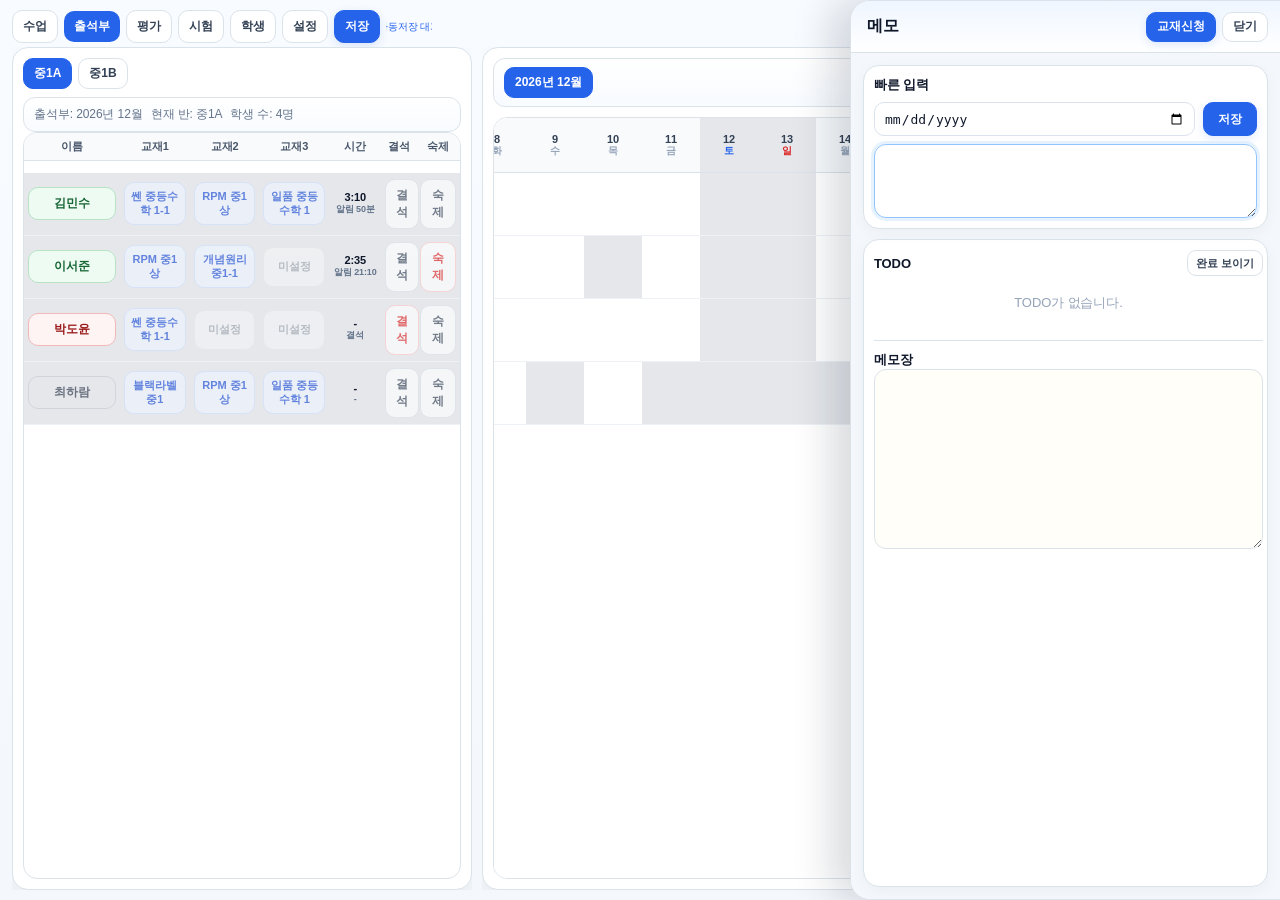
==== sandsu_attendance_ui_exam_message_bookfocus_v59.html @ 3b25e24c "Add files via upload" ====
<!DOCTYPE html>
<html lang="ko">
<head>
  <meta charset="UTF-8" />
  <meta name="viewport" content="width=device-width, initial-scale=1.0" />
  <title>수앤수</title>
  <link rel="icon" type="image/x-icon" href="./sandsu_icon.ico">
  <link rel="shortcut icon" type="image/x-icon" href="./sandsu_icon.ico">
  <link id="themeStylesheet" rel="stylesheet" href="">
  <script src="./pdf.min.js"></script>
  <style>
    :root{
      --bg:#f4f7fb;
      --card:#ffffff;
      --line:#dbe3ea;
      --line-strong:#cbd5e1;
      --text:#0f172a;
      --muted:#64748b;
      --primary:#2563eb;
      --primary-strong:#1d4ed8;
      --primary-soft:#eff6ff;
      --success:#16a34a;
      --success-soft:#eefbf3;
      --warn:#d97706;
      --warn-soft:#fff8ef;
      --danger:#dc2626;
      --danger-soft:#fff4f4;
      --shadow:0 10px 28px rgba(15,23,42,.06);
      --shadow-soft:0 4px 14px rgba(15,23,42,.04);
      --radius:16px;
      --radius-sm:10px
    }
    *{box-sizing:border-box}
    html,body{height:100%}
    body{margin:0;font-family:"Segoe UI","Apple SD Gothic Neo","Malgun Gothic",sans-serif;background:var(--bg);color:var(--text);overflow:hidden}
    .app{width:100%;height:100vh;padding:12px;display:flex;flex-direction:column;overflow:hidden}.header{display:flex;align-items:center;gap:10px;margin-bottom:4px;flex:0 0 auto}.title-wrap{width:100%}.title-wrap h1{margin:0;font-size:24px}
    .top-actions,.row,.viewer-toolbar-left,.viewer-toolbar-right,.class-tabs,.main-tabs{display:flex;gap:6px;flex-wrap:wrap;align-items:center}
    .main-tabs-top{justify-content:space-between;align-items:flex-start;gap:10px;flex-wrap:nowrap;margin-bottom:4px}
    .main-tabs-left{display:flex;gap:6px;flex-wrap:wrap;align-items:center;min-width:0}
    .main-tabs-top .alert-board{margin-left:auto;min-width:220px;flex:0 0 auto}

    button{border:0;border-radius:10px;padding:7px 10px;cursor:pointer;font-weight:700;font-size:12px}.btn-primary{background:var(--primary);color:#fff}.btn-soft{background:#eef2f7;color:var(--text)}.btn-danger{background:var(--danger);color:#fff}.btn-save{background:var(--success);color:#fff}
    .card{background:var(--card);border:1px solid var(--line);border-radius:var(--radius);box-shadow:var(--shadow)} .section{padding:8px} #attendancePanel .section{display:flex;flex-direction:column;height:100%;min-height:0} #attendancePanel .class-tabs,#attendancePanel .toolbar{flex:0 0 auto} #attendancePanel .table-wrap{flex:1 1 auto;min-height:0} .main-tab{background:#e9edf5;color:#334155}.main-tab.active{background:var(--primary);color:#fff}
    .panel{display:none;min-height:0}.panel.active{display:block;min-height:0;height:calc(100vh - 92px)}.workspace{display:grid;grid-template-columns:460px minmax(0,1fr);gap:10px;height:100%;min-height:0}.left-panel,.right-panel{min-width:0;display:flex;flex-direction:column;min-height:0}.right-panel{background:var(--card);border:1px solid var(--line);border-radius:var(--radius);box-shadow:var(--shadow);overflow:hidden}
    .class-tab{background:#edf2ff;color:#1d4ed8;border:1px solid #c7d2fe;padding:6px 10px;font-size:12px}.class-tab.active{background:#1d4ed8;color:#fff}
    .toolbar{display:flex;justify-content:space-between;align-items:center;gap:6px;margin-bottom:8px;flex-wrap:wrap}.toolbar .meta{display:flex;gap:8px;flex-wrap:wrap;color:var(--muted);font-size:12px}
    .table-wrap{overflow-y:auto;overflow-x:hidden;border:1px solid var(--line);border-radius:12px;background:#fff;flex:1;min-height:0}
    table{width:100%;border-collapse:collapse;table-layout:fixed} th,td{padding:6px 4px;border-bottom:1px solid #eef2f7;text-align:center;vertical-align:middle} th{background:#f8fafc;font-size:11px;color:#475569;position:sticky;top:0;z-index:1}
    .name-btn{width:100%;padding:7px 6px;font-size:12px;background:#f1f5f9;color:var(--text);border:1px solid #dbe3ee}.name-btn.checked{background:var(--success-soft);color:#166534;border-color:#b7e3c3}.name-btn.late{background:var(--warn-soft);color:#92400e;border-color:#f2cf9d}.name-btn.absent{background:var(--danger-soft);color:#991b1b;border-color:#f2b8b8}.name-btn.alerted{background:var(--warn-soft);color:#92400e;border-color:#f2cf9d}.name-btn.offday{background:#e5e7eb;color:#6b7280;border-color:#d1d5db}.name-btn.offday.checked{background:var(--success-soft);color:#166534;border-color:#b7e3c3}.name-btn.offday.alerted{background:var(--warn-soft);color:#92400e;border-color:#f2cf9d}.name-btn.offday.absent{background:var(--danger-soft);color:#991b1b;border-color:#f2b8b8}
    .book-btn{background:var(--primary-soft);color:#1d4ed8;width:100%;border:1px solid #cfe0ff;padding:7px 5px;min-height:40px;font-size:11px;line-height:1.25;word-break:break-word;white-space:normal;overflow-wrap:anywhere}.book-btn.empty{background:#f3f4f6;color:#9ca3af;border-color:#e5e7eb}
    .time-cell{font-weight:800;font-size:11px}.small{font-size:9px;color:var(--muted)}.header{justify-content:space-between;gap:12px}.header-left{display:flex;align-items:center;gap:10px;flex-wrap:wrap;min-width:0}.header-right{display:flex;justify-content:flex-end;align-items:flex-start;flex:1 1 auto;min-width:0}.title-wrap{width:auto}.title-wrap h1{margin:0;font-size:24px}.alert-board{display:flex;gap:6px;flex-wrap:wrap;justify-content:flex-end;align-items:flex-start;min-height:32px}.alert-card{background:#fecaca;border:1px solid #ef4444;color:#991b1b;border-radius:10px;padding:4px 8px;min-width:0;cursor:pointer;box-shadow:0 2px 8px rgba(15,23,42,.06);display:flex;flex-direction:row;align-items:center;gap:4px;line-height:1}.alert-card:hover{transform:translateY(-1px)}.alert-card .name{font-weight:800;font-size:12px;color:#991b1b}.alert-card .time{font-size:11px;color:#991b1b}.alert-card .meta{display:none}.alert-empty{font-size:12px;color:#94a3b8;padding:6px 2px}
    .settings-grid{display:grid;grid-template-columns:1.05fr 1.2fr;gap:12px;height:100%;min-height:0}.settings-card{padding:14px;min-height:0;overflow:auto}.settings-card h3{margin:0 0 10px;font-size:16px}
    input,select{height:38px;border-radius:10px;border:1px solid var(--line);padding:0 10px;background:#fff;font-size:13px;min-width:0}.grow{flex:1}
    .list-box{border:1px solid var(--line);border-radius:14px;background:#fafcff;max-height:280px;overflow:auto;padding:8px}.list-item{display:flex;justify-content:space-between;gap:10px;align-items:center;background:#fff;border:1px solid #e8edf5;border-radius:12px;padding:8px 10px;margin-bottom:8px}.list-item:last-child{margin-bottom:0}
    .book-info{min-width:0;flex:1}.book-info .title{font-weight:800;margin-bottom:4px}.book-controls{display:flex;gap:8px;flex-shrink:0;flex-wrap:wrap;justify-content:flex-end}
    .pdf-browser-grid{display:grid;grid-template-columns:1fr 1.2fr;gap:10px;min-height:360px}.folder-tree,.pdf-picker-panel{border:1px solid var(--line);border-radius:14px;background:#fafcff;padding:10px;overflow:auto;max-height:420px}
    .tree-item{padding:6px 8px;border-radius:8px;cursor:pointer;font-size:12px;margin-bottom:2px;white-space:nowrap;overflow:hidden;text-overflow:ellipsis}.tree-item:hover{background:#eef4ff}.tree-item.active{background:#dbeafe;color:#1d4ed8;font-weight:700}
    .tree-folder{color:#334155}.tree-file{color:#475569}.indent-0{padding-left:8px}.indent-1{padding-left:22px}.indent-2{padding-left:36px}.indent-3{padding-left:50px}.indent-4{padding-left:64px}.indent-5{padding-left:78px}
    .pdf-path-box{padding:10px 12px;border:1px solid #cfe0ff;border-radius:10px;background:#eff6ff;font-size:12px;color:#1d4ed8;word-break:break-all;min-height:42px;display:flex;align-items:center}
    .pdf-tabs{display:flex;gap:6px;padding:8px;background:#f1f5f9;border-bottom:1px solid #e2e8f0;overflow-x:auto;min-height:46px;align-items:center}.pdf-tab{padding:6px 10px;border-radius:10px;background:#e2e8f0;font-size:12px;cursor:pointer;white-space:nowrap;display:inline-flex;align-items:center;gap:6px}.pdf-tab.active{background:var(--primary);color:#fff}.pdf-tab.mirae-tab{background:#fee2e2;color:#991b1b;border:1px solid #fecaca}.pdf-tab.mirae-tab.active{background:#dc2626;color:#fff;border-color:#dc2626}.tab-close{width:18px;height:18px;border-radius:999px;display:inline-flex;align-items:center;justify-content:center;font-size:11px;background:rgba(255,255,255,.35);color:inherit;padding:0;flex-shrink:0}
    .viewer-toolbar{display:flex;align-items:center;justify-content:space-between;gap:10px;padding:8px 10px;border-bottom:1px solid #e2e8f0;background:#fff}.page-indicator{font-size:12px;color:var(--muted);min-width:88px;text-align:center}
    .page-jump{display:flex;align-items:center;gap:6px}
    .page-jump input{width:84px;height:34px;text-align:center}
    .save-status{font-size:11px;color:#64748b;padding:0 4px}
    .settings-data-actions{display:flex;gap:8px;flex-wrap:wrap;justify-content:flex-end;margin-top:14px}

    .pdf-viewer-stack{position:relative;flex:1;background:#f7f9fc;min-height:0;overflow:hidden}.pdf-pane{position:absolute;inset:0;display:none;background:#f7f9fc;overflow:auto}.pdf-pane.active{display:block}
    .pdf-canvas-wrap{min-height:100%;display:flex;flex-direction:column;align-items:center;padding:10px;gap:14px}
    .pdf-page-block{position:relative;width:100%;display:flex;flex-direction:column;align-items:center}
    .pdf-page-label{position:sticky;top:8px;display:inline-block;background:rgba(255,255,255,.92);border:1px solid #dbe3ee;border-radius:999px;padding:3px 8px;font-size:11px;color:#475569;margin-bottom:6px}
    .pdf-placeholder{background:#fff;border:1px solid #e5e7eb;box-shadow:0 4px 20px rgba(15,23,42,.06)}
    .pdf-canvas{box-shadow:0 4px 20px rgba(15,23,42,.10);background:#fff;display:block}
    .pdf-empty{display:flex;align-items:center;justify-content:center;height:100%;color:var(--muted);font-size:14px;background:linear-gradient(180deg,#fff 0%,#f8fbff 100%)}
    .hint{background:#fff7ed;border:1px solid #fed7aa;color:#9a3412;border-radius:14px;padding:12px 14px;font-size:13px;line-height:1.6;margin-bottom:12px}.footer-note{margin-top:14px;font-size:13px;color:var(--muted)}
  
    .lookup-layout{display:flex;flex-direction:column;gap:10px;height:100%;min-height:0}
    .lookup-toolbar{display:flex;justify-content:space-between;align-items:center;gap:8px;flex-wrap:wrap}
    .month-tabs{display:flex;gap:6px;flex-wrap:wrap;align-items:center}
    .month-tab{background:#eef2ff;color:#334155;border:1px solid #c7d2fe;padding:6px 10px;font-size:12px}
    .month-tab.active{background:#1d4ed8;color:#fff}
    .lookup-meta{display:flex;gap:8px;flex-wrap:wrap;color:var(--muted);font-size:12px}
    .lookup-legend{display:flex;gap:8px;flex-wrap:wrap;align-items:center}
    .legend-chip{display:inline-flex;align-items:center;gap:6px;padding:6px 10px;border-radius:999px;border:1px solid #e5e7eb;background:#fff;font-size:12px;color:#475569}
    .legend-dot{width:12px;height:12px;border-radius:999px;border:1px solid #d1d5db;background:#fff}
    .legend-dot.absent{background:#fee2e2;border-color:#fca5a5}
    .legend-dot.homework{background:#fef3c7;border-color:#fcd34d}
    .lookup-table-wrap{overflow:auto;border:1px solid var(--line);border-radius:12px;background:#fff;flex:1;min-height:0}
    .lookup-calendar{table-layout:auto;min-width:max-content}
    .lookup-calendar th,.lookup-calendar td{min-width:58px;padding:0}
    .lookup-calendar th{font-size:11px}
    .lookup-name-col{position:sticky;left:0;z-index:3;min-width:92px;background:#f8fafc;border-right:1px solid #e5e7eb}
    .lookup-name-cell{position:sticky;left:0;z-index:2;background:#fff;border-right:1px solid #e5e7eb;padding:6px 8px;font-weight:800;text-align:center;white-space:nowrap}
    .lookup-day-header{display:flex;flex-direction:column;align-items:center;justify-content:center;padding:8px 4px;line-height:1.15}
    .lookup-day-num{font-weight:800;color:#334155}
    .lookup-day-week{font-size:10px;color:#94a3b8}
    .lookup-day-week.sun{color:#dc2626}
    .lookup-day-week.sat{color:#2563eb}
    .lookup-cell{height:54px;font-size:11px;font-weight:700;color:#334155;background:#fff}
    .lookup-cell-inner{display:flex;align-items:center;justify-content:center;width:100%;height:100%;padding:4px 3px;text-align:center;line-height:1.2;white-space:pre-line}
    .lookup-cell.absent{background:#fee2e2;color:#991b1b}
    .lookup-cell.homework{background:#fef3c7;color:#92400e}
    .lookup-cell.empty{color:#cbd5e1}.lookup-cell.offday,.lookup-name-cell.offday{background:#e5e7eb;color:#6b7280}.weekday-checks{display:flex;flex-wrap:wrap;gap:8px 10px;align-items:center}.weekday-checks label{display:inline-flex;align-items:center;gap:4px;font-size:12px;color:#475569}.weekday-checks input{height:auto;width:auto}.small-input{width:120px}
    .lookup-empty{padding:18px 12px;text-align:center;color:#64748b}
    .lookup-cell.editable{cursor:pointer}
    .lookup-cell.editable:hover{outline:2px solid #bfdbfe;outline-offset:-2px}
    .modal-backdrop{position:fixed;inset:0;background:rgba(15,23,42,.45);display:none;align-items:center;justify-content:center;padding:20px;z-index:1000}
    .modal-backdrop.show{display:flex}
    .modal-card{width:min(420px,100%);background:#fff;border:1px solid var(--line);border-radius:18px;box-shadow:0 20px 50px rgba(15,23,42,.25);padding:16px}
    .modal-title{font-size:18px;font-weight:800;margin:0 0 6px}
    .modal-sub{font-size:12px;color:var(--muted);margin-bottom:14px}
    .modal-grid{display:grid;grid-template-columns:1fr 1fr;gap:10px;margin-bottom:12px}
    .modal-field{display:flex;flex-direction:column;gap:6px}
    .modal-field label{font-size:12px;color:#475569;font-weight:700}
    .modal-checks{display:flex;gap:14px;align-items:center;margin:12px 0 16px}.modal-checks label{display:inline-flex;align-items:center;gap:6px;font-size:13px;color:#334155}.modal-checks input{width:auto;height:auto}
    .modal-actions{display:flex;justify-content:space-between;gap:8px;flex-wrap:wrap}
    .modal-actions-right{display:flex;gap:8px;flex-wrap:wrap}

    .exam-cell{height:60px;font-size:11px;font-weight:700;color:#111827;background:#fff}
    .exam-cell-inner{display:flex;align-items:center;justify-content:center;width:100%;height:100%;padding:4px 6px;text-align:center;line-height:1.25;white-space:pre-line}
    .exam-cell.full{background:#dcfce7;color:#166534}
    .exam-cell.high{background:#ecfccb;color:#3f6212}
    .exam-cell.low{background:#fee2e2;color:#b91c1c}
    .exam-cell.na{background:#e5e7eb;color:#6b7280}
    .exam-cell.sem1,.exam-cell.sem2{background:#fff;color:#111827;box-shadow:inset 0 0 0 2px #fca5a5}
    .exam-head.sem1,.exam-head.sem2{box-shadow:inset 0 0 0 2px #fca5a5;border-radius:0}
    .exam-head.sem1 .lookup-day-num,.exam-head.sem1 .lookup-day-week,.exam-head.sem2 .lookup-day-num,.exam-head.sem2 .lookup-day-week{color:#b91c1c}


    .message-toolbar-actions{display:flex;gap:8px;flex-wrap:wrap;align-items:center}
    .message-copy-help{font-size:12px;color:#64748b}
    .message-table-wrap{overflow:auto;border:1px solid var(--line);border-radius:12px;background:#fff;flex:1;min-height:0;overscroll-behavior:contain;scrollbar-gutter:stable}
    .message-table-wrap.editing-message{scroll-behavior:auto}
    .message-table{table-layout:auto;width:100%;min-width:980px}
    .message-table th,.message-table td{padding:6px;border-bottom:1px solid #eef2f7;vertical-align:top}
    .message-table th{position:sticky;top:0;z-index:2;background:#f8fafc}
    .message-name-col{position:sticky;left:0;z-index:3;min-width:92px;background:#f8fafc;border-right:1px solid #e5e7eb}
    .message-name-cell{position:sticky;left:0;z-index:1;background:#fff;border-right:1px solid #e5e7eb;padding:6px 8px;font-weight:800;text-align:center;white-space:nowrap}
    .message-row-off .message-name-cell{background:#f8fafc;color:#94a3b8}
    .message-input,.message-textarea{width:100%;border:1px solid #dbe3ee;border-radius:10px;padding:8px 10px;background:#fff;font-size:12px;font-family:inherit}
    .message-input{height:36px}
    .message-textarea{display:block;width:100%;min-height:160px;resize:none;line-height:1.45;overflow:auto}
    .message-input.score{text-align:center;width:72px}
    .message-col-meta{width:248px;min-width:248px}
    .message-col-message{width:auto;min-width:560px}
    .message-col-copy{width:92px;min-width:92px;text-align:center}
    .message-col-meta-col{width:248px}
    .message-col-message-col{width:560px}
    .message-col-copy-col{width:92px}
    .message-meta-stack{display:flex;flex-direction:column;gap:8px;width:100%;min-width:0}
    .message-meta-top{display:grid;grid-template-columns:minmax(0,1fr) 84px;gap:8px;width:100%}.message-meta-comments{display:flex;flex-direction:column;gap:8px;width:100%}.message-comment-plain{height:36px}.message-result{display:block;width:100%;min-width:0;min-height:160px;height:160px;max-height:320px;overflow-y:hidden;resize:none;overscroll-behavior:contain}.message-copy-btn-wrap{display:flex;flex-direction:column;gap:6px;align-items:stretch;width:100%}
    .message-copy-btn-wrap{display:flex;flex-direction:column;justify-content:center;gap:6px}
    .message-empty{padding:18px 12px;text-align:center;color:#64748b}
    .message-row-filled td{background:#ecfdf5}
    .message-row-filled .message-name-cell{background:#dcfce7;color:#166534}
    .order-controls{display:flex;gap:6px;flex-wrap:wrap;align-items:center}
    .order-btn{min-width:34px;padding:7px 8px}
    .class-select-row{display:flex;gap:8px;align-items:center}


    .exam-plan-wrap{display:flex;flex-direction:column;gap:10px;height:100%;min-height:0}
    .exam-plan-card{border:1px solid var(--line);border-radius:14px;background:#fff;overflow:auto}
    .exam-plan-card.exam-plan-tight{overflow-x:hidden}
    .exam-plan-table{table-layout:fixed;width:100%}
    .exam-plan-table th,.exam-plan-table td{border:1px solid #e5e7eb;padding:0;vertical-align:top}
    .exam-plan-table th{background:#f8fafc}
    .exam-plan-left-head{position:sticky;left:0;z-index:3;background:#f8fafc;width:64px;min-width:64px;font-weight:800;font-size:10px;letter-spacing:-0.2px}
    .exam-plan-left-cell{position:sticky;left:0;z-index:2;background:#fff;padding:6px 4px;font-weight:800;white-space:nowrap;font-size:10px;letter-spacing:-0.2px;text-align:center}
    .exam-plan-school-head{font-size:10px;font-weight:800;color:#334155;padding:6px 4px;text-align:center;letter-spacing:-0.2px}
    .exam-plan-sub-head{font-size:9px;font-weight:700;color:#64748b;padding:5px 2px;text-align:center;letter-spacing:-0.3px}
    .exam-plan-field{width:100%;border:0;min-height:34px;padding:4px 4px;font:inherit;font-size:10px;line-height:1.25;background:#fff;resize:none}
    .exam-plan-field:focus{outline:2px solid #bfdbfe;outline-offset:-2px}
    .exam-plan-field.publisher{min-height:26px;text-align:center;padding:4px 2px}
    .exam-plan-field.range{min-height:54px}
    .exam-plan-field.schedule,.exam-plan-field.math-date{text-align:center;font-weight:700;min-height:28px;padding:5px 4px}
    .exam-plan-calendar-cell{padding:6px 4px;background:#fff;cursor:pointer}
    .exam-plan-calendar-cell:hover{background:#f8fbff}
    .mini-cal-wrap{display:flex;flex-direction:column;gap:4px}
    .mini-cal-head{font-size:10px;font-weight:800;color:#334155;text-align:center}
    .mini-cal-grid{display:grid;grid-template-columns:repeat(7,minmax(0,1fr));gap:2px}
    .mini-cal-day{border:1px solid #e5e7eb;border-radius:6px;min-height:44px;padding:2px;background:#fff;display:flex;flex-direction:column;gap:2px}
    .mini-cal-day.has-exam{background:#eff6ff;border-color:#bfdbfe}
    .mini-cal-day.has-math{background:#fef2f2;border-color:#fca5a5}
    .mini-cal-num{font-size:9px;font-weight:800;color:#334155;line-height:1}
    .mini-cal-day.sun .mini-cal-num{color:#dc2626}
    .mini-cal-day.sat .mini-cal-num{color:#2563eb}
    .mini-cal-tags{display:flex;flex-direction:column;gap:1px}
    .mini-cal-tag{font-size:8px;line-height:1.15;padding:1px 3px;border-radius:999px;background:#dbeafe;color:#1d4ed8;white-space:nowrap;overflow:hidden;text-overflow:ellipsis}
    .mini-cal-tag.math{background:#fee2e2;color:#b91c1c}
    .calendar-editor-head{display:flex;justify-content:space-between;gap:10px;align-items:center;margin-bottom:10px}
    .calendar-entry-list{display:flex;flex-direction:column;gap:8px;max-height:50vh;overflow:auto}
    .calendar-entry-row{display:grid;grid-template-columns:150px 92px 1fr 72px;gap:8px;align-items:center}
    #examCalendarModal .modal-card{width:min(980px,96vw);max-width:min(980px,96vw)}
    .makeup-tabs-row{display:flex;justify-content:space-between;gap:8px;align-items:center;flex-wrap:wrap}
    .makeup-tab-actions{display:flex;gap:8px;flex-wrap:wrap;align-items:center}
    .makeup-tab{background:#eef2ff;color:#334155;border:1px solid #c7d2fe;padding:6px 10px;font-size:12px}
    .makeup-tab.active{background:#1d4ed8;color:#fff}
    .makeup-table{table-layout:fixed;min-width:100%}
    .makeup-table th,.makeup-table td{border:1px solid #e5e7eb;padding:0;vertical-align:top}
    .makeup-time-head{width:84px;min-width:84px;background:#f8fafc;font-size:12px;font-weight:800}
    .makeup-col-head{min-width:130px;background:#f8fafc;font-size:12px;font-weight:800}
    .makeup-count-head{width:72px;min-width:72px;background:#f8fafc;font-size:12px;font-weight:800}
    .makeup-time-input{width:70px;height:30px;border:1px solid #dbe3ee;border-radius:10px;padding:0 8px;text-align:center;font-weight:800;font-size:12px;background:#f8fafc;display:block;margin:0 auto}
    .makeup-time-display{padding:12px 8px;text-align:center;font-weight:800;color:#334155}
    .makeup-cell-btn{width:100%;min-height:82px;border:0;border-radius:0;background:#fff;padding:8px;display:flex;flex-direction:column;align-items:flex-start;justify-content:flex-start;gap:4px}.makeup-cell-btn.drop-target{background:#eef6ff;box-shadow:inset 0 0 0 2px #60a5fa}
    .makeup-cell-btn:hover{background:#f8fbff}
    .makeup-name-list{display:flex;flex-wrap:wrap;gap:4px}
    .makeup-name-chip{display:inline-flex;align-items:center;padding:3px 7px;border-radius:999px;background:#e8f0ff;color:#1d4ed8;font-size:11px;font-weight:700;gap:4px;cursor:pointer}
    .makeup-name-chip.status-red{background:#fee2e2;color:#b91c1c;border:1px solid #fca5a5}
    .makeup-name-chip.status-gray{background:#e5e7eb;color:#4b5563;border:1px solid #d1d5db}
    .makeup-name-chip .remove{border:0;background:transparent;color:inherit;font-size:11px;padding:0;cursor:pointer;line-height:1}
    .makeup-placeholder{color:#94a3b8;font-size:12px}
    .makeup-cell-meta{font-size:11px;color:#64748b;margin-top:auto}
    .makeup-count-cell{padding:12px 8px;text-align:center;font-weight:800;font-size:13px;background:#fafafa}
    .makeup-unassigned-label{background:#f8fafc;font-weight:800;text-align:center;padding:10px 8px}
    .makeup-unassigned-box{padding:10px;min-height:72px;background:#fff}
    .makeup-unassigned-cell{padding:10px 8px;min-height:72px;background:#fff;vertical-align:top}
    .makeup-unassigned-groups{display:grid;grid-template-columns:repeat(7,minmax(0,1fr));gap:8px 10px;align-items:start}
    .makeup-unassigned-group{min-height:40px}
    .makeup-unassigned-group-title{display:none}
    .makeup-unassigned-list{display:flex;flex-wrap:wrap;gap:6px;align-items:flex-start}
    .makeup-unassigned-chip{display:inline-flex;align-items:center;padding:4px 9px;border-radius:999px;background:#f3f4f6;color:#374151;font-size:12px;font-weight:700;cursor:grab}
    .makeup-empty{color:#94a3b8;font-size:12px}
    .makeup-modal-list{border:1px solid var(--line);border-radius:12px;padding:12px;max-height:62vh;overflow:auto;background:#fafcff}
    .makeup-modal-grid{display:grid;grid-template-columns:repeat(auto-fit,minmax(150px,1fr));gap:8px 12px}
    .makeup-student-item{display:flex;align-items:center;gap:8px;font-size:13px;color:#334155;padding:6px 8px;border:1px solid #e5e7eb;border-radius:10px;background:#fff}
    #makeupCellModal .modal-card{width:min(1180px,96vw);max-width:min(1180px,96vw)}
    .makeup-selected-box{border:1px solid #dbe3ee;border-radius:12px;padding:10px;background:#f8fbff;min-height:48px}
    .makeup-selected-box .makeup-name-list{margin-top:6px}
    .makeup-helper{font-size:12px;color:#64748b}

    .exam-page-subtabs{display:flex;gap:8px;align-items:center;flex-wrap:wrap}
    .exam-subtab{background:#eef2ff;color:#334155;border:1px solid #c7d2fe;padding:7px 12px;font-size:12px;border-radius:10px;cursor:pointer;font-weight:700}
    .exam-subtab.active{background:#1d4ed8;color:#fff}
    .exam-subpanel{display:none;min-height:0;flex:1 1 auto}
    .exam-subpanel.active{display:flex;flex-direction:column;min-height:0;gap:10px}
    .exam-schedule-layout{display:grid;grid-template-columns:minmax(380px,0.92fr) minmax(460px,1.08fr);gap:10px;min-height:0;flex:1 1 auto}
    .exam-schedule-left,.exam-schedule-right{min-width:0;display:flex;flex-direction:column;min-height:0}
    .exam-schedule-card{background:#fff;border:1px solid var(--line);border-radius:14px;overflow:hidden;box-shadow:var(--shadow)}
    .exam-schedule-card.headpad{padding:14px 12px 12px;min-height:58px;overflow:visible}
    .exam-schedule-left .exam-schedule-card{flex:1 1 auto;min-height:0;overflow:auto}
    .exam-track-table{width:100%;border-collapse:collapse;table-layout:fixed}
    .exam-track-table th,.exam-track-table td{border:1px solid #e5e7eb;padding:6px 6px;vertical-align:middle}
    .exam-track-table thead th{position:sticky;top:0;background:#f8fafc;z-index:2}
    .exam-track-school-head{width:112px;font-size:12px;font-weight:800;background:#f8fafc}
    .exam-track-sub-head{font-size:12px;font-weight:800;background:#f8fafc;width:72px}
    .exam-track-range-head{font-size:12px;font-weight:800;background:#f8fafc}
    .exam-track-school-cell{font-weight:800;background:#fcfcff;font-size:12px;text-align:center}
    .exam-track-cell{font-size:12px;text-align:center;font-weight:700;background:#fff}
    .exam-track-input{width:100%;border:1px solid #dbe3ee;border-radius:8px;padding:6px 7px;font-size:12px;background:#fff}
    .exam-track-input.publisher{max-width:72px;text-align:center;margin:0 auto}
    .exam-track-input.range{min-height:60px;resize:vertical;line-height:1.35}
    .exam-calendar-toolbar{display:flex;flex-direction:column;justify-content:flex-start;gap:8px;align-items:stretch}
    .exam-calendar-month{display:flex;gap:8px;align-items:center;flex-wrap:wrap}
    .exam-school-legend{display:flex;gap:6px;flex-wrap:wrap;align-items:flex-start;width:100%;padding-top:0;overflow:visible}
    .exam-school-chip{display:inline-flex;align-items:center;justify-content:center;gap:6px;padding:8px 10px;border-radius:999px;border:1px solid #e5e7eb;background:#fff;font-size:12px;font-weight:700;cursor:pointer;line-height:1.2;min-height:34px;vertical-align:middle;white-space:nowrap}
    .exam-school-dot{width:10px;height:10px;border-radius:999px;display:inline-block;flex:0 0 10px}
    .exam-calendar-wrap{padding:10px;display:flex;flex-direction:column;gap:10px;min-height:0;flex:1 1 auto;overflow-y:auto;overflow-x:hidden;height:100%}
    .exam-big-calendar-scroll{display:flex;flex-direction:column;gap:14px;min-height:max-content;flex:0 0 auto;padding-right:2px}
    .exam-month-block{display:flex;flex-direction:column;gap:6px}
    .exam-big-calendar{display:grid;grid-template-columns:repeat(7,minmax(0,1fr));gap:6px;min-height:0}
    .exam-big-weekday{padding:8px 6px;text-align:center;font-size:11px;font-weight:800;color:#64748b;background:#f8fafc;border:1px solid #e5e7eb;border-radius:10px}
    .exam-big-day{min-height:132px;border:1px solid #e5e7eb;border-radius:12px;background:#fff;padding:6px;display:flex;flex-direction:column;gap:4px;position:relative;overflow:hidden}
    .exam-big-day.outside{background:#f8fafc;color:#94a3b8}
    .exam-big-day.blank{border-style:dashed}
    .exam-big-day.today{box-shadow:inset 0 0 0 2px #93c5fd}
    .exam-big-num{font-size:12px;font-weight:800;color:#334155}
    .exam-big-tags{display:flex;flex-direction:column;gap:3px;margin-top:2px;min-height:0}
    .exam-big-tag,.exam-big-tag-placeholder{padding:3px 5px;border-radius:8px;font-size:10px;line-height:1.2;border:1px solid transparent;min-height:32px;display:flex;align-items:center}.exam-big-tag{color:#111827;white-space:normal;word-break:break-word}.exam-big-tag-placeholder{visibility:hidden;background:transparent;border-color:transparent;pointer-events:none}
    .exam-big-tag.math{border-color:#fca5a5 !important;color:#991b1b !important;font-weight:800}
    .exam-big-range{font-size:10px;color:#6b7280;margin-top:auto}


    .rounded-label{display:inline-flex;align-items:center;justify-content:center;padding:3px 8px;border-radius:10px;background:#eef2ff;border:1px solid #dbe3ff;color:#334155;font-weight:800;line-height:1.2;min-height:24px;font-size:12px}
    .rounded-label.compact{padding:3px 8px;min-height:24px;font-size:11px}
    .rounded-label.time{background:#f8fafc;border-color:#dbe3ee;color:#334155;min-width:56px}
    .rounded-label.school{background:#eff6ff;border-color:#bfdbfe;color:#1d4ed8}
    .lookup-name-cell,.message-name-cell,.exam-track-school-cell,.makeup-time-head,.makeup-col-head,.makeup-count-head,.makeup-unassigned-label{background:#fff}
    .lookup-name-cell .rounded-label,.message-name-cell .rounded-label{justify-content:center;min-width:0;width:auto;max-width:100%;margin:0 auto}
    .calendar-entry-mathdays,.calendar-entry-subjects{width:100%;border:1px solid #dbe3ee;border-radius:10px;padding:8px 10px;background:#fff;font-size:12px}
    .calendar-entry-row{display:grid;grid-template-columns:132px 132px 180px 1fr 72px;gap:8px;align-items:center}
    #examCalendarModal .modal-card{width:min(1180px,97vw);max-width:min(1180px,97vw)}
    .exam-plan-meta-hidden{display:none !important}
    .exam-big-day{min-height:132px}
    .exam-big-day.sun .exam-big-num{color:#dc2626}.exam-big-day.sat .exam-big-num{color:#2563eb}
    .exam-big-tag{padding:3px 7px;border-radius:0;font-size:10px;line-height:1.2;color:#111827;border:1px solid transparent;white-space:normal;word-break:break-word;margin-left:-1px;margin-right:-1px}
    .exam-big-tag.range-start{border-top-left-radius:10px;border-bottom-left-radius:10px}
    .exam-big-tag.range-mid{border-radius:0}
    .exam-big-tag.range-end{border-top-right-radius:10px;border-bottom-right-radius:10px}
    .exam-big-tag.range-single{border-radius:10px}
    .exam-big-tag.math{background:#fee2e2 !important;border-color:#fca5a5 !important;color:#991b1b !important;font-weight:800;border-radius:10px !important}


    .exam-calendar-modal-card{width:min(860px,94vw);max-width:min(860px,94vw)}
    .calendar-editor-head.compact{display:flex;justify-content:space-between;align-items:center;gap:10px;flex-wrap:wrap;margin-bottom:10px}
    .calendar-entry-list{display:flex;flex-direction:column;gap:10px}
    .calendar-entry-row{display:flex;flex-direction:column;gap:8px;padding:12px;border:1px solid #e5e7eb;border-radius:14px;background:#fafcff}
    .calendar-entry-main{display:grid;grid-template-columns:132px 132px minmax(0,1fr) 72px;gap:8px;align-items:center}
    .calendar-entry-math-box{display:flex;flex-direction:column;gap:8px;border:1px solid #e5e7eb;border-radius:12px;background:#fff;padding:10px}
    .calendar-entry-math-head{display:flex;justify-content:space-between;align-items:center;gap:8px;flex-wrap:wrap}
    .calendar-entry-math-list{display:flex;flex-wrap:wrap;gap:8px}
    .calendar-entry-math-item{display:flex;align-items:center;gap:6px}
    .calendar-entry-math-item input{width:148px}
    .calendar-math-empty{font-size:12px;color:#94a3b8}
    .exam-school-chip{padding:8px 10px;min-height:34px;line-height:1.2;overflow:visible}
    .exam-school-legend{padding-top:0;align-items:flex-start}
    .exam-calendar-toolbar{padding-top:2px}
    .exam-big-tag.math{color:#fff !important;background:#111827 !important;border-color:#111827 !important}
    .makeup-time-input{width:60px;height:24px;min-height:24px;padding:0 6px;border-radius:10px;border:1px solid #dbe3ee;background:#f8fafc;font-weight:800;font-size:12px;line-height:1.2}


.exam-school-row{display:flex;gap:8px;align-items:center;margin-bottom:8px}.exam-school-row input{flex:1}.calendar-entry-row{border:1px solid #e5e7eb;border-radius:14px;padding:12px;background:#fff;margin-bottom:10px}.calendar-entry-main{display:grid;grid-template-columns:1fr 1fr auto;gap:8px;align-items:end}.calendar-entry-main .field{display:flex;flex-direction:column;gap:6px}.calendar-entry-main .field label,.calendar-math-item label{font-size:12px;color:#475569;font-weight:700}.calendar-entry-math-box{margin-top:10px;padding-top:10px;border-top:1px solid #eef2f7}.calendar-entry-math-head{display:flex;justify-content:space-between;align-items:center;margin-bottom:8px}.calendar-entry-math-item{display:grid;grid-template-columns:1fr 1fr auto;gap:8px;align-items:end;margin-bottom:8px}.calendar-entry-math-item .field{display:flex;flex-direction:column;gap:6px}

    /* redesign A2 conservative visual pass */
    body{
      letter-spacing:-.1px;
      font-family:"Pretendard","Segoe UI","Apple SD Gothic Neo","Malgun Gothic",sans-serif;
      background:linear-gradient(180deg,#f8fbff 0%,var(--bg) 100%);
      color:var(--text);
    }
    .app{
      padding:10px 12px;
      background:linear-gradient(180deg,#f8fbff 0%,var(--bg) 100%);
    }
    .header{
      margin-bottom:8px;
      padding:4px 2px 2px;
      border-bottom:1px solid rgba(219,227,234,.8);
    }
    .title-wrap h1{
      font-size:22px;
      font-weight:800;
      letter-spacing:-.45px;
    }
    .workspace,.settings-grid,.pdf-browser-grid,.exam-schedule-layout{
      gap:12px;
    }
    .card,
    .right-panel,
    .exam-schedule-card,
    .exam-plan-card,
    .settings-card,
    .modal-card{
      border:1px solid var(--line);
      border-radius:var(--radius);
      box-shadow:var(--shadow);
      background:var(--card);
    }
    .section{
      padding:10px;
    }
    .toolbar,
    .lookup-toolbar,
    .viewer-toolbar{
      gap:8px;
    }
    .toolbar,
    .lookup-toolbar{
      padding:8px 10px;
      border:1px solid var(--line);
      border-radius:12px;
      background:linear-gradient(180deg,#ffffff 0%,#f8fbff 100%);
    }
    .viewer-toolbar{
      padding:10px 12px;
      border-bottom:1px solid var(--line);
      background:#fcfdff;
    }
    .table-wrap,
    .lookup-table-wrap,
    .message-table-wrap,
    .folder-tree,
    .pdf-picker-panel,
    .list-box,
    .makeup-modal-list,
    .makeup-selected-box{
      border:1px solid var(--line);
      border-radius:14px;
      background:var(--card);
    }

    /* buttons: scoped by role only, do not override generic button sizing */
    .btn-primary,
    .btn-save{
      background:var(--primary);
      color:#fff;
      border:1px solid var(--primary);
      box-shadow:0 3px 10px rgba(37,99,235,.14);
    }
    .btn-primary:hover,
    .btn-save:hover{
      background:var(--primary-strong);
      border-color:var(--primary-strong);
    }
    .btn-soft{
      background:#fff;
      color:#334155;
      border:1px solid var(--line);
    }
    .btn-soft:hover{
      background:#f8fbff;
      border-color:#bfd3f8;
      color:#1d4ed8;
    }
    .btn-danger{
      background:#fff;
      color:var(--danger);
      border:1px solid #fecaca;
    }
    .btn-danger:hover{
      background:var(--danger-soft);
      border-color:#fca5a5;
    }

    .main-tab,
    .class-tab,
    .month-tab,
    .exam-subtab,
    .makeup-tab{
      border-radius:10px;
      box-shadow:none;
    }

    .main-tab:not(.active),
    .class-tab:not(.active),
    .month-tab:not(.active),
    .exam-subtab:not(.active),
    .makeup-tab:not(.active){
      background:#fff;
      color:#334155;
      border:1px solid var(--line);
    }
    .main-tab.active,
    .class-tab.active,
    .month-tab.active,
    .exam-subtab.active,
    .makeup-tab.active{
      background:var(--primary);
      color:#fff;
      border-color:var(--primary);
    }

    th{
      background:#f8fafc;
      color:#475569;
      font-weight:800;
      border-bottom:1px solid var(--line);
    }
    .toolbar .meta,
    .lookup-meta,
    .message-copy-help,
    .save-status,
    .small{
      color:var(--muted);
    }

    input,select,
    .message-input,.message-textarea,
    .exam-track-input,
    .exam-plan-field,
    .makeup-time-input,
    .page-jump input{
      border:1px solid var(--line);
      background:#fff;
      color:var(--text);
      border-radius:10px;
    }
    input:focus,select:focus,
    .message-input:focus,.message-textarea:focus,
    .exam-track-input:focus,
    .exam-plan-field:focus,
    .makeup-time-input:focus,
    .page-jump input:focus{
      outline:none;
      border-color:#93c5fd;
      box-shadow:0 0 0 3px rgba(37,99,235,.12);
    }

    .pdf-tabs{
      display:flex;
      gap:7px;
      padding:8px 10px;
      background:#f7fafe;
      border-bottom:1px solid var(--line);
      overflow-x:auto;
      min-height:46px;
      align-items:center;
    }
    .pdf-tab{
      padding:6px 10px;
      border-radius:10px;
      background:#fff;
      border:1px solid var(--line);
      font-size:12px;
      cursor:pointer;
      white-space:nowrap;
      display:inline-flex;
      align-items:center;
      gap:6px;
      color:#475569;
      box-shadow:var(--shadow-soft);
    }
    .pdf-tab.active{
      background:var(--primary);
      color:#fff;
      border-color:var(--primary);
    }
    .pdf-tab.mirae-tab{
      background:#fff5f5;
      color:#991b1b;
      border:1px solid #fecaca;
    }
    .pdf-tab.mirae-tab.active{
      background:#dc2626;
      color:#fff;
      border-color:#dc2626;
    }
    .pdf-viewer-stack,.pdf-pane{
      background:#f5f8fc;
    }
    .pdf-canvas-wrap{
      padding:12px;
      gap:16px;
    }
    .pdf-page-label{
      top:10px;
      background:rgba(255,255,255,.94);
      border:1px solid #dbe3ee;
      border-radius:999px;
      box-shadow:0 2px 8px rgba(15,23,42,.05);
    }
    .pdf-canvas{
      box-shadow:0 10px 24px rgba(15,23,42,.10);
    }
    .pdf-placeholder{
      box-shadow:0 8px 20px rgba(15,23,42,.06);
    }
    .pdf-empty{
      background:linear-gradient(180deg,#ffffff 0%,#f7fbff 100%);
      color:#64748b;
    }

    .alert-board{gap:6px;}
    .alert-card{
      background:#fffaf2;
      border:1px solid #f9d8aa;
      border-radius:11px;
      padding:6px 9px;
      box-shadow:var(--shadow-soft);
    }
    .hint{
      background:#fffaf2;
      border:1px solid #f9d8aa;
      color:#9a3412;
      border-radius:14px;
    }

    /* important: keep original attendance button/book sizing intact */
    #attendancePanel .name-btn,
    #attendancePanel .book-btn,
    #attendancePanel table button{
      box-shadow:none;
    }


    .app-shell{display:grid;grid-template-columns:460px minmax(0,1fr);gap:10px;flex:1 1 auto;min-height:0;overflow:hidden}
    .fixed-sidebar,.content-shell{min-width:0;min-height:0;display:flex;flex-direction:column}
    .fixed-sidebar{overflow:hidden}
    .content-shell{overflow:hidden}
    .sidebar-card{display:flex;flex-direction:column;height:100%;min-height:0}
    .sidebar-head{display:flex;flex-direction:column;gap:8px;flex:0 0 auto}
    .sidebar-toolbar{margin-bottom:0}
    .sidebar-table-wrap{flex:1 1 auto;min-height:0}
    .panel{display:none;min-height:0;flex:1 1 auto;overflow:hidden}
    .panel.active{display:block;height:100%;min-height:0}
    .lesson-panel{height:100%;min-height:0}
    .panel-card{height:100%;min-height:0}
    .panel-class-tabs{display:none!important}
    #attendancePanel{padding:0;background:transparent;border:0;box-shadow:none}
    #attendancePanel .right-panel{height:100%}
    #settingsPanel{overflow:auto;padding-right:2px}
    #settingsPanel .settings-shell{display:flex;flex-direction:column;gap:12px;min-height:100%}
    .settings-subtabs{display:flex;gap:8px;flex-wrap:wrap;align-items:center}
    .settings-subtab{background:#fff;color:#334155;border:1px solid var(--line);border-radius:10px;padding:8px 12px;font-size:12px;font-weight:800;cursor:pointer}
    .settings-subtab.active{background:var(--primary);color:#fff;border-color:var(--primary)}
    .settings-subpanel{display:none}
    .settings-subpanel.active{display:block}
    .settings-stack{display:flex;flex-direction:column;gap:12px}
    .settings-card h3{margin:0 0 12px;font-size:17px}
    .settings-section-help{font-size:12px;color:var(--muted);margin:-4px 0 10px}
    .settings-grid-tight{display:grid;grid-template-columns:1fr 1fr;gap:12px}
    .settings-grid-tight .card{min-width:0}
    .settings-form-stack{display:flex;flex-direction:column;gap:10px}
    .settings-list-card{display:flex;flex-direction:column;gap:10px}
    .settings-danger-zone{border:1px solid #fecaca;background:#fff7f7}
    .settings-danger-zone h3{color:#b91c1c}
    .settings-class-board{display:grid;grid-template-columns:repeat(auto-fit,minmax(260px,1fr));gap:12px}
    .settings-class-card{border:1px solid var(--line);border-radius:16px;background:#fff;box-shadow:var(--shadow-soft);padding:14px;display:flex;flex-direction:column;gap:12px;min-height:180px}
    .settings-class-card.active{border-color:#93c5fd;box-shadow:0 0 0 3px rgba(37,99,235,.12)}
    .settings-class-card.dragging{opacity:.55}
    .settings-class-card.drop-before{box-shadow:inset 4px 0 0 #2563eb,var(--shadow-soft)}
    .settings-class-card.drop-after{box-shadow:inset -4px 0 0 #2563eb,var(--shadow-soft)}
    .settings-class-head{display:flex;align-items:flex-start;justify-content:space-between;gap:8px}
    .settings-class-title-wrap{display:flex;flex-direction:column;gap:6px;min-width:0}
    .settings-class-title{display:none}
    .settings-class-meta{font-size:12px;color:var(--muted)}
    .settings-class-actions{display:flex;gap:6px;flex-wrap:wrap;justify-content:flex-end}
    .settings-class-handle{cursor:grab}
    .settings-class-weekdays{display:flex;flex-wrap:wrap;gap:8px 10px;align-items:center}
    .settings-class-weekdays label{display:inline-flex;align-items:center;gap:4px;font-size:12px;color:#475569}
    .settings-class-weekdays input{width:auto;height:auto}
    .settings-class-foot{margin-top:auto;display:flex;justify-content:space-between;align-items:center;gap:8px}
    .settings-class-add-card{justify-content:center}
    .settings-class-add-card .row{width:100%}
    .settings-hidden-tools{display:none!important}

    .settings-class-student-layout{display:grid;grid-template-columns:minmax(320px,.78fr) minmax(520px,1.22fr);gap:12px}
    .settings-class-student-layout .card{min-width:0}
    .settings-student-panel-head{display:flex;justify-content:space-between;align-items:flex-start;gap:8px;margin-bottom:10px}
    .settings-student-board{display:flex;flex-direction:column;gap:10px}
    .settings-student-card{border:1px solid var(--line);border-radius:16px;background:#fff;box-shadow:var(--shadow-soft);padding:14px;display:flex;flex-direction:column;gap:12px}
    .settings-student-card.dragging{opacity:.55}
    .settings-student-card.drop-before{box-shadow:inset 0 4px 0 #2563eb,var(--shadow-soft)}
    .settings-student-card.drop-after{box-shadow:inset 0 -4px 0 #2563eb,var(--shadow-soft)}
    .settings-student-card-head{display:flex;justify-content:space-between;align-items:center;gap:10px}
    .settings-student-title{font-size:15px;font-weight:800;color:#0f172a}
    .settings-student-meta{font-size:12px;color:#64748b}
    .settings-student-actions{display:flex;gap:6px;flex-wrap:wrap;align-items:center}
    .settings-student-grid{display:grid;grid-template-columns:1fr 1fr;gap:10px}
    .settings-student-field{display:flex;flex-direction:column;gap:6px}
    .settings-student-field label{font-size:12px;font-weight:700;color:#475569}
    .settings-student-books{display:grid;grid-template-columns:repeat(3,minmax(0,1fr));gap:8px}
    .settings-student-weekdays{display:flex;flex-wrap:wrap;gap:8px 10px;align-items:center}
    .settings-student-weekdays label{display:inline-flex;align-items:center;gap:4px;font-size:12px;color:#475569}
    .settings-student-weekdays input{width:auto;height:auto}
    .settings-student-footer{display:flex;justify-content:space-between;align-items:center;gap:10px;flex-wrap:wrap}
    .settings-student-add-card{border-style:dashed;background:#f8fbff}
    .settings-student-add-head{display:flex;justify-content:space-between;align-items:center;gap:8px}
    .settings-empty-card{padding:22px 16px;border:1px dashed #cbd5e1;border-radius:16px;background:#f8fafc;color:#64748b;text-align:center}
    @media (max-width: 1180px){
      .settings-class-student-layout{grid-template-columns:1fr}
      .settings-student-grid{grid-template-columns:1fr}
      .settings-student-books{grid-template-columns:1fr}
    }
    @media (max-width: 1100px){
      .settings-grid-tight{grid-template-columns:1fr}
      .settings-class-board{grid-template-columns:1fr}
    }

    .sidebar-row-sync td{transition:height .08s ease}
    .right-row-sync td{transition:height .08s ease}
    .sidebar-sync-spacer td,.right-sync-spacer td{padding:0!important;border:0!important;background:transparent!important;height:0}
    .row-hover-sync td{background:#eef6ff!important}
    .row-hover-sync .lookup-cell,.row-hover-sync .lookup-cell-inner,.row-hover-sync .exam-cell,.row-hover-sync .exam-cell-inner{background:#eef6ff!important}
    .row-hover-sync .message-input,.row-hover-sync .message-textarea,.row-hover-sync .message-copy-btn-wrap button,.row-hover-sync .name-btn,.row-hover-sync .book-btn{box-shadow:inset 0 0 0 2px #bfdbfe!important;background:#f8fbff!important}

  
    /* compact settings v22 */
    .settings-section-help{display:none!important}
    .settings-class-student-layout{display:grid;grid-template-columns:340px minmax(0,1fr);gap:12px}
    .settings-class-board,.settings-student-board{display:flex;flex-direction:column;gap:8px}
    .settings-class-card{
      border:1px solid var(--line);
      border-radius:10px;
      background:#fff;
      box-shadow:none;
      padding:4px 8px;
      display:flex;
      flex-direction:column;
      gap:2px;
      min-height:0 !important;
      height:auto !important;
      align-self:flex-start;
    }
    .settings-class-card.active{border-color:#93c5fd;background:#f8fbff}
    .settings-class-card.dragging{opacity:.55}
    .settings-class-card.drop-before{box-shadow:inset 0 3px 0 #2563eb}
    .settings-class-card.drop-after{box-shadow:inset 0 -3px 0 #2563eb}
    .settings-class-head{
      display:grid;
      grid-template-columns:auto auto minmax(88px,1fr) auto auto auto auto;
      gap:5px;
      align-items:center;
    }
    .settings-class-title-wrap{display:flex;align-items:center;gap:8px;min-width:0}
    .settings-class-title{font-size:12px;font-weight:800;white-space:nowrap}
    .settings-class-meta{font-size:11px;color:#64748b;white-space:nowrap}
    .settings-class-name-edit{
      height:26px;border:1px solid var(--line);border-radius:8px;padding:0 8px;font-size:12px;min-width:0;width:100%;
    }
    .settings-class-actions{display:flex;gap:6px;align-items:center}
    .settings-class-handle,.settings-student-handle{cursor:grab}
    .settings-class-weekdays,.settings-student-weekdays{
      display:flex;flex-wrap:wrap;gap:1px 8px;align-items:center
    }
    .settings-class-weekdays label,.settings-student-weekdays label{
      display:inline-flex;align-items:center;gap:3px;font-size:11px;color:#475569;line-height:1;margin:0;padding:0
    }
    .settings-class-weekdays input,.settings-student-weekdays input{width:auto;height:auto;margin:0}
    .settings-class-foot{display:none!important}
    .settings-class-add-card .settings-class-head{grid-template-columns:1fr auto}
    .settings-class-add-row{display:grid;grid-template-columns:minmax(0,1fr) auto;gap:8px;align-items:center}
    .settings-hidden-tools{display:none!important}
    .settings-student-panel-head{margin-bottom:6px}
    #settingsActiveClassText{font-size:13px;font-weight:800;color:#0f172a}
    .settings-student-card{
      border:1px solid var(--line);
      border-radius:12px;
      background:#fff;
      box-shadow:none;
      padding:8px 10px;
      display:flex;
      flex-direction:column;
      gap:6px;
    }
    .settings-student-card.dragging{opacity:.55}
    .settings-student-card.drop-before{box-shadow:inset 0 3px 0 #2563eb}
    .settings-student-card.drop-after{box-shadow:inset 0 -3px 0 #2563eb}
    .settings-student-card-head{
      display:grid;
      grid-template-columns:minmax(120px,1fr) 86px auto;
      gap:8px;
      align-items:center;
    }
    .settings-student-title,.settings-student-meta,.settings-student-footer,.settings-student-field label{display:none!important}
    .settings-student-actions{display:flex;gap:6px;align-items:center;justify-content:flex-end}
    .settings-student-grid{display:block}
    .settings-student-inline{
      display:grid;
      grid-template-columns:minmax(92px,.72fr) 84px 92px minmax(300px,2fr) auto auto;
      gap:8px;
      align-items:center;
    }
    .settings-student-name,.settings-student-alert,.settings-student-grade{
      height:30px;border:1px solid var(--line);border-radius:8px;padding:0 8px;font-size:12px;width:100%;
    }
    .settings-student-books{display:grid;grid-template-columns:repeat(3,minmax(0,1fr));gap:6px}
    .settings-student-books select{height:30px;font-size:12px;padding:0 8px}
    .settings-student-add-card .settings-student-inline{
      grid-template-columns:minmax(92px,.72fr) 84px 92px minmax(300px,2fr) auto auto;
    }


    .pdf-browser-grid{display:grid;grid-template-columns:minmax(320px,0.95fr) minmax(420px,1.05fr);gap:10px;min-height:360px;align-items:start}
    .pdf-browser-grid>*{min-width:0}
    .pdf-picker-panel{max-height:none}
    @media (max-width:1100px){.pdf-browser-grid{grid-template-columns:1fr}}

    .book-btn.mirae-btn{background:#fff1f2;color:#be123c;border-color:#fecdd3}
    .book-btn.mirae-btn:hover{background:#ffe4e6}
    .mirae-split-wrap{display:grid;grid-template-columns:1fr 1fr;gap:4px;width:100%}
    .mirae-split-wrap .book-btn{min-height:40px;padding:7px 3px;font-size:11px}
    .book-btn.mirae-print-btn{background:#eff6ff;color:#1d4ed8;border-color:#bfdbfe}
    .book-btn.mirae-print-btn:hover{background:#dbeafe}
    .mirae-split-wrap{display:grid;grid-template-columns:1fr 1fr;gap:4px;width:100%}
    .mirae-split-wrap .book-btn{min-height:40px;padding:7px 3px;font-size:11px}
    .book-btn.mirae-print-btn{background:#eff6ff;color:#1d4ed8;border-color:#bfdbfe}
    .book-btn.mirae-print-btn:hover{background:#dbeafe}
    .settings-class-type-btn{min-width:48px;padding:6px 8px;font-size:11px}
    .settings-class-type-btn.active{background:#dc2626;color:#fff;border-color:#dc2626}
    .settings-student-book.mirae-disabled{background:#f8fafc;color:#94a3b8}



    /* memo tab additions */
    .memo-layout{display:grid;grid-template-columns:minmax(0,1fr) minmax(0,1fr);gap:12px;height:100%;min-height:0}
    .memo-card{display:flex;flex-direction:column;min-height:0;background:#fff;border:1px solid var(--line);border-radius:16px;box-shadow:var(--shadow);overflow:hidden}
    .memo-card-head{display:flex;justify-content:space-between;align-items:center;gap:8px;padding:10px 12px;border-bottom:1px solid var(--line);background:#f8fbff}
    .memo-card-title{font-size:15px;font-weight:900;color:#0f172a}
    .memo-search{width:180px;height:32px;font-size:12px}
    .memo-list{flex:1 1 auto;min-height:0;overflow:auto;padding:10px;display:flex;flex-direction:column;gap:8px}
    #studentMemoList{overflow:hidden}
    #studentMemoList .memo-student-scroll{flex:1 1 auto;min-height:0;overflow:auto;padding:0 10px 10px;display:flex;flex-direction:column;gap:8px}
    .memo-empty{padding:18px 12px;text-align:center;color:#94a3b8;font-size:13px}
    .memo-item{border:1px solid #e5e7eb;border-radius:12px;background:#fff;padding:9px 10px;text-align:left;position:relative}
    .memo-item-head{display:flex;justify-content:space-between;gap:8px;align-items:center;margin-bottom:5px;font-size:12px;color:#64748b;font-weight:800;padding-right:34px}
    .memo-student-name{color:#1d4ed8;font-weight:900}
    .memo-date{color:#64748b;font-weight:800}
    .memo-content{font-size:13px;line-height:1.45;color:#0f172a;white-space:pre-wrap;word-break:break-word}
    .todo-item{display:grid;grid-template-columns:24px minmax(0,1fr) auto;gap:8px;align-items:start;border:1px solid #e5e7eb;border-radius:12px;background:#fff;padding:9px 10px;text-align:left}
    .todo-item.completed{opacity:.55;background:#f8fafc}
    .todo-check{width:18px;height:18px;margin-top:2px}
    .todo-date{font-size:11px;color:#1d4ed8;font-weight:900;white-space:nowrap;margin-top:2px}
    .todo-date.none{color:#94a3b8}

    .memo-class-box{padding:10px;border-bottom:1px solid #eef2f7;background:#f8fafc}
    .memo-class-name{font-size:14px;font-weight:900;color:#1d4ed8;margin-bottom:8px}
    .memo-class-textarea{width:100%;height:256px;border:1px solid #dbe3ee;border-radius:12px;padding:10px;font-family:inherit;font-size:13px;line-height:1.45;resize:none;background:#fff;outline:none}
    .memo-class-textarea:focus{border-color:#60a5fa;box-shadow:0 0 0 3px rgba(96,165,250,.18)}
    .memo-section-label{padding:8px 10px 0;font-size:12px;font-weight:900;color:#64748b}
    .message-att-day.offday{background:#e5e7eb!important;color:#64748b!important;border-color:#cbd5e1!important}
    .message-att-day.offday .message-att-text{color:#64748b!important}
    .memo-floating-tab{position:fixed;right:0;top:45%;transform:translateY(-50%);z-index:900;border-radius:12px 0 0 12px;background:#dc2626;color:#fff;border:1px solid #b91c1c;box-shadow:0 8px 20px rgba(220,38,38,.24);padding:14px 8px;writing-mode:vertical-rl;letter-spacing:1px}
    .memo-drawer{position:fixed;right:42px;top:118px;width:360px;max-height:calc(100vh - 150px);background:#eff6ff;border:1px solid #93c5fd;border-radius:18px;box-shadow:0 16px 36px rgba(37,99,235,.18);z-index:1200;display:none;flex-direction:column;overflow:hidden}
    .memo-drawer.show{display:flex}
    .memo-drawer-head{display:flex;justify-content:space-between;align-items:center;padding:10px 12px;border-bottom:1px solid #bfdbfe;background:#dbeafe;color:#1e3a8a;font-weight:900}
    .memo-drawer-body{padding:12px;display:flex;flex-direction:column;gap:8px;overflow:auto;min-height:0}
    .memo-drawer textarea{width:100%;min-height:82px;border:1px solid #93c5fd;border-radius:12px;padding:10px;font-family:inherit;font-size:13px;line-height:1.45;resize:vertical;background:#fff}
    .memo-drawer-help{display:none}

    .memo-drawer-context{display:none;border:1px solid #bfdbfe;background:#f8fbff;border-radius:14px;padding:10px;line-height:1.5;font-size:13px;color:#0f172a}
    .memo-drawer-context.show{display:block}
    .memo-drawer-context-title{font-weight:900;color:#1d4ed8;margin-bottom:6px;display:flex;justify-content:space-between;gap:8px;align-items:center}
    .memo-drawer-context-body{max-height:260px;overflow:auto;border-top:1px solid #e5e7eb;padding-top:8px}
    .memo-context-section{margin-bottom:12px}
    .memo-context-section:last-child{margin-bottom:0}
    .memo-context-section-title{font-weight:900;color:#0f172a;margin-bottom:4px}
    .memo-popup-card{width:min(520px,94vw);max-height:82vh;display:flex;flex-direction:column}
    .memo-popup-body{overflow:auto;border:1px solid #e5e7eb;border-radius:12px;background:#fff;padding:12px;line-height:1.5;font-size:13px}
    .memo-popup-section{margin-bottom:14px}
    .memo-popup-section:last-child{margin-bottom:0}
    .memo-popup-section-title{font-weight:900;color:#0f172a;margin-bottom:6px}
    .memo-popover{position:fixed;z-index:1500;width:310px;max-height:360px;display:none;background:#fff;border:1px solid #bfdbfe;border-radius:14px;box-shadow:0 16px 34px rgba(15,23,42,.18);padding:10px;text-align:left}
    .memo-popover.show{display:block}
    .memo-popover:before{content:'';position:absolute;left:-8px;top:18px;border-top:8px solid transparent;border-bottom:8px solid transparent;border-right:8px solid #bfdbfe}
    .memo-popover:after{content:'';position:absolute;left:-7px;top:18px;border-top:8px solid transparent;border-bottom:8px solid transparent;border-right:8px solid #fff}
    .memo-popover-head{display:flex;justify-content:space-between;align-items:center;gap:8px;font-weight:900;color:#1d4ed8;margin-bottom:8px}
    .memo-popover-body{max-height:300px;overflow:auto;border-top:1px solid #e5e7eb;padding-top:8px;line-height:1.5;font-size:13px;color:#0f172a}
    .memo-button-gray{background:#e5e7eb!important;color:#475569!important;border:1px solid #d1d5db!important}
    .memo-button-blue{background:#2563eb!important;color:#fff!important;border:1px solid #1d4ed8!important}
    .message-meta-top.memo-version{grid-template-columns:minmax(0,1fr) 72px 64px;gap:6px}
    .message-col-meta.memo-version{width:220px;min-width:220px}
    .message-col-meta-col.memo-version{width:220px}



    /* memo compact blue refinements */
    .memo-drawer{background:#eff6ff!important;border:1px solid #93c5fd!important;box-shadow:0 16px 36px rgba(37,99,235,.18)!important}
    .memo-drawer-head{background:#dbeafe!important;border-bottom:1px solid #bfdbfe!important;color:#1e3a8a!important}
    .memo-drawer textarea{min-height:82px!important;border:1px solid #93c5fd!important;background:#fff!important}
    .memo-drawer-context{border:1px solid #bfdbfe!important;background:#f8fbff!important}
    .memo-item{border:1px solid #dbeafe!important;border-radius:12px!important;background:#fff!important;padding:7px 8px!important;text-align:left!important;display:grid!important;grid-template-columns:44px 68px minmax(0,1fr) 24px 24px!important;gap:6px!important;align-items:center!important;min-height:36px!important;position:static!important}
    .memo-item-head{display:contents!important}
    .memo-student-name{color:#1d4ed8!important;font-weight:900!important;white-space:nowrap!important;overflow:hidden!important;text-overflow:ellipsis!important}
    .memo-date{color:#64748b!important;font-weight:800!important;white-space:nowrap!important;text-align:center!important}
    .memo-content{font-size:13px!important;line-height:1.25!important;color:#0f172a!important;white-space:nowrap!important;overflow:hidden!important;text-overflow:ellipsis!important;word-break:keep-all!important;min-width:0!important}
    .todo-item{border:1px solid #dbeafe!important;border-radius:12px!important;background:#fff!important;padding:7px 8px!important;display:grid!important;grid-template-columns:auto minmax(0,1fr) 58px 24px 24px!important;gap:7px!important;align-items:center!important;text-align:left!important;min-height:36px!important}
    .todo-item.completed{opacity:.55!important;text-decoration:line-through!important;background:#f8fafc!important}
    .todo-date{font-size:12px!important;color:#2563eb!important;font-weight:900!important;white-space:nowrap!important;text-align:center!important;margin-top:0!important}
    .todo-date.none{color:#94a3b8!important}
    .todo-check{width:18px!important;height:18px!important;margin:0!important}
    .memo-delete-btn{position:static!important;width:24px!important;height:24px!important;border-radius:999px!important;padding:0!important;background:#f1f5f9!important;color:#64748b!important;border:1px solid #dbe3ee!important;display:flex!important;align-items:center!important;justify-content:center!important}
    .memo-delete-btn:hover{background:#fee2e2!important;color:#b91c1c!important;border-color:#fca5a5!important}
    .memo-edit-btn{position:static!important;width:24px!important;height:24px!important;border-radius:999px!important;padding:0!important;background:#f1f5f9!important;color:#2563eb!important;border:1px solid #dbe3ee!important;display:flex!important;align-items:center!important;justify-content:center!important;font-size:12px!important;line-height:1!important}
    .memo-edit-btn:hover{background:#dbeafe!important;color:#1d4ed8!important;border-color:#93c5fd!important}
    .memo-edit-field{display:flex;flex-direction:column;gap:6px;margin-bottom:10px}
    .memo-edit-field label{font-size:12px;font-weight:800;color:#475569}
    .memo-edit-textarea{width:100%;min-height:110px;border:1px solid #dbe3ee;border-radius:10px;padding:8px 10px;font-family:inherit;font-size:13px;line-height:1.45;resize:vertical;background:#fff}
    .settings-class-alarm-btn{width:30px!important;height:30px!important;min-width:30px!important;padding:0!important;border-radius:999px!important;display:flex!important;align-items:center!important;justify-content:center!important;font-size:14px!important;line-height:1!important}
    .settings-class-alarm-btn.off{background:#fee2e2!important;color:#991b1b!important;border-color:#fca5a5!important}


    /* fix4 todo alarm + compact save status */
    .save-status{display:inline-flex!important;flex-direction:column!important;align-items:center!important;justify-content:center!important;gap:0!important;line-height:1.05!important;font-size:10px!important;width:46px!important;min-width:46px!important;max-width:46px!important;height:24px!important;white-space:normal!important;text-align:center!important;padding:0!important;overflow:hidden!important}
    .save-status .save-status-line{display:block!important;height:11px!important;line-height:11px!important;white-space:nowrap!important}
    .main-tabs-top .alert-board{display:grid!important;grid-template-columns:minmax(0,1fr) minmax(220px,auto)!important;align-items:start!important;gap:8px!important;width:calc(100vw - 500px)!important;max-width:calc(100vw - 500px)!important;min-width:280px!important}
    .todo-alert-group,.late-alert-group{display:flex;gap:6px;flex-wrap:wrap;align-items:flex-start;min-height:30px}
    .todo-alert-group{justify-content:flex-start}
    .late-alert-group{justify-content:flex-end}
    .todo-alert-card{background:#fecaca!important;border:1px solid #ef4444!important;color:#991b1b!important;border-radius:10px!important;padding:6px 9px!important;min-width:0!important;cursor:pointer!important;box-shadow:0 2px 8px rgba(220,38,38,.14)!important;display:flex!important;flex-direction:row!important;align-items:center!important;gap:4px!important;line-height:1!important}
    .todo-alert-card .name{font-weight:900!important;font-size:12px!important;color:#991b1b!important;max-width:54px!important;overflow:hidden!important;text-overflow:ellipsis!important;white-space:nowrap!important}
    .todo-alert-card .time{font-size:11px!important;color:#991b1b!important}
    .todo-alert-card .meta{display:none!important}



    /* fix5 memo monthly grouping */
    .memo-month-group{border:1px solid #dbeafe;border-radius:12px;background:#f8fbff;overflow:hidden}
    .memo-month-summary{cursor:pointer;padding:8px 10px;font-size:13px;font-weight:900;color:#1d4ed8;list-style:none;display:flex;justify-content:space-between;align-items:center}
    .memo-month-summary::-webkit-details-marker{display:none}
    .memo-month-summary:after{content:'펼치기';font-size:11px;color:#64748b;font-weight:800}
    .memo-month-group[open] .memo-month-summary:after{content:'접기'}
    .memo-month-body{padding:0 8px 8px;display:flex;flex-direction:column;gap:6px}
    .todo-month-group{border:1px solid #e5e7eb;border-radius:12px;background:#f8fafc;overflow:hidden}
    .todo-month-summary{cursor:pointer;padding:8px 10px;font-size:13px;font-weight:900;color:#475569;list-style:none;display:flex;justify-content:space-between;align-items:center}
    .todo-month-summary::-webkit-details-marker{display:none}
    .todo-month-summary:after{content:'펼치기';font-size:11px;color:#64748b;font-weight:800}
    .todo-month-group[open] .todo-month-summary:after{content:'접기'}
    .todo-month-body{padding:0 8px 8px;display:flex;flex-direction:column;gap:6px}
    .checkbus-open-btn{position:fixed!important;right:0!important;top:calc(45% + 64px)!important;transform:translateY(-50%)!important;z-index:901!important;width:32px!important;height:58px!important;min-width:32px!important;max-width:32px!important;border-radius:12px 0 0 12px!important;background:linear-gradient(180deg,#ff4b1f 0%,#ef233c 100%)!important;color:#fff!important;border:1px solid #b91c1c!important;border-right:0!important;box-shadow:0 8px 20px rgba(220,38,38,.24)!important;padding:0!important;display:flex!important;align-items:center!important;justify-content:center!important;cursor:pointer!important;writing-mode:horizontal-tb!important;letter-spacing:0!important;overflow:hidden!important;box-sizing:border-box!important}
    .checkbus-open-btn:hover{filter:brightness(1.06)!important;transform:translateY(-50%) translateX(-1px)!important}
    .checkbus-open-btn img{width:21px!important;height:21px!important;border-radius:5px!important;display:block!important;object-fit:cover!important;box-shadow:0 1px 3px rgba(0,0,0,.14)!important;flex:0 0 21px!important;pointer-events:none!important}
    .checkbus-open-btn span{display:none!important}
    

    .matholic-open-btn{position:fixed!important;right:0!important;top:calc(45% + 128px)!important;transform:translateY(-50%)!important;z-index:902!important;width:32px!important;height:58px!important;min-width:32px!important;max-width:32px!important;border-radius:12px 0 0 12px!important;background:#bdf25f!important;color:#fff!important;border:1px solid #8cc63f!important;border-right:0!important;box-shadow:0 8px 20px rgba(140,198,63,.24)!important;padding:0!important;display:flex!important;align-items:center!important;justify-content:center!important;cursor:pointer!important;writing-mode:horizontal-tb!important;letter-spacing:0!important;overflow:hidden!important;box-sizing:border-box!important}
    .matholic-open-btn:hover{filter:brightness(1.04)!important;transform:translateY(-50%) translateX(-1px)!important}
    .matholic-open-btn img{width:24px!important;height:24px!important;border-radius:50%!important;display:block!important;object-fit:cover!important;box-shadow:none!important;flex:0 0 24px!important;pointer-events:none!important}
    .matholic-open-btn span{display:none!important}
    
    .checkbus-setting-row{margin-top:12px;display:flex;flex-direction:column;gap:6px;max-width:320px}
    .checkbus-setting-row label{font-size:12px;font-weight:800;color:#475569}


    /* book request popup additions */
    .memo-todo-actions{display:flex;gap:8px;align-items:center;flex-wrap:wrap}
    .book-request-card{width:min(820px,96vw);max-height:88vh;display:flex;flex-direction:column}
    .book-request-body{flex:1 1 auto;min-height:0;overflow:auto;border:1px solid var(--line);border-radius:14px;background:#fff}
    .book-request-table{width:100%;border-collapse:collapse;table-layout:fixed}
    .book-request-table th,.book-request-table td{border:1px solid #e5e7eb;padding:7px 8px;text-align:center;vertical-align:middle}
    .book-request-table th{background:#f8fafc;font-size:12px;font-weight:900;color:#334155;position:sticky;top:0;z-index:1}
    .book-request-class-row td{background:#eff6ff;color:#1d4ed8;font-weight:900;text-align:left;font-size:13px;padding:8px 10px}
    .book-request-student{font-weight:900;color:#0f172a;white-space:nowrap}
    .book-request-comment-wrap{border:1px solid var(--line);border-radius:14px;background:#fff;margin-top:10px;padding:10px}
    .book-request-comment-title{font-size:12px;font-weight:900;color:#334155;margin-bottom:6px}
    .book-request-comment{width:100%;min-height:132px;border:1px solid #dbe3ee;border-radius:10px;padding:8px 10px;font-family:inherit;font-size:13px;line-height:1.55;resize:vertical;background:#fff}
    .book-request-input{width:100%;height:32px;border:1px solid #dbe3ee;border-radius:8px;padding:0 8px;text-align:center;font-size:12px;background:#fff}
    .book-request-input:focus{outline:none;border-color:#93c5fd;box-shadow:0 0 0 3px rgba(37,99,235,.12)}
    .book-request-empty{padding:24px 12px;text-align:center;color:#64748b;font-size:13px}
    @media print{
      body.book-request-printing *{visibility:hidden!important}
      body.book-request-printing #bookRequestModal,
      body.book-request-printing #bookRequestModal *{visibility:visible!important}
      body.book-request-printing #bookRequestModal{position:absolute!important;inset:0!important;background:#fff!important;display:block!important;padding:0!important}
      body.book-request-printing #bookRequestModal .modal-card{width:100%!important;max-width:none!important;max-height:none!important;border:0!important;box-shadow:none!important;border-radius:0!important;padding:0!important}
      body.book-request-printing #bookRequestModal .modal-actions,
      body.book-request-printing #bookRequestModal .modal-sub{display:none!important}
      body.book-request-printing #bookRequestModal .modal-title{font-size:18px!important;margin:0 0 10px!important;padding:0!important}
      body.book-request-printing #bookRequestModal .book-request-body{border:0!important;overflow:visible!important}
      body.book-request-printing #bookRequestModal .book-request-input{border:0!important;box-shadow:none!important;height:auto!important;padding:0!important;font-weight:700!important;appearance:none!important;-webkit-appearance:none!important;text-align:center!important}
      body.book-request-printing #bookRequestModal .book-request-comment{border:1px solid #111!important;min-height:132px!important;resize:none!important}
    }



    /* message tab card redesign */
    .message-card-panel{height:100%;display:flex;flex-direction:column;gap:8px;overflow:hidden!important}
    .message-card-toolbar{flex:0 0 auto;align-items:center}
    .message-month-tabs{display:grid!important;grid-template-columns:repeat(12,minmax(42px,1fr));gap:5px;flex:1 1 auto;min-width:0}
    .message-month-btn{height:30px!important;padding:0 4px!important;border-radius:999px!important;font-size:12px!important;font-weight:900!important}
    .message-card-meta{flex:0 0 auto}
    .message-hidden-sync{display:none!important}
    .message-student-card-wrap{flex:1 1 auto;min-height:0;overflow:hidden;display:flex}
    .message-student-card{flex:1 1 auto;min-width:0;border:1px solid #dbe3ee;border-radius:18px;background:linear-gradient(180deg,#ffffff 0%,#f8fafc 100%);box-shadow:0 10px 28px rgba(15,23,42,.07);padding:14px;display:flex;flex-direction:column;gap:12px;overflow:hidden}
    .message-card-head{display:flex;align-items:center;justify-content:space-between;gap:12px;padding:2px 2px 6px;border-bottom:1px solid #e5e7eb;flex:0 0 auto}
    .message-card-kicker{font-size:12px;font-weight:800;color:#64748b;margin-bottom:3px}
    .message-card-title{font-size:24px;font-weight:950;color:#0f172a;letter-spacing:-.04em}
    .message-card-score{min-width:82px;border:1px solid #dbeafe;background:#eff6ff;border-radius:14px;padding:8px 10px;text-align:center}
    .message-card-score span{display:block;font-size:11px;font-weight:900;color:#2563eb;margin-bottom:2px}.message-card-score b{font-size:18px;color:#0f172a}
    .message-card-grid{flex:1 1 auto;min-height:0;display:grid;grid-template-columns:minmax(0,1fr) minmax(0,1fr);gap:12px;overflow:hidden}
    .message-card-left,.message-card-right{min-width:0;min-height:0;display:flex;flex-direction:column;gap:10px;overflow:hidden}
    .message-card-box{border:1px solid #e5e7eb;border-radius:15px;background:#fff;padding:10px;min-width:0;overflow:hidden}
    .message-card-box label{display:block;font-size:12px;font-weight:950;color:#334155;margin-bottom:7px}
    .message-attendance-box{flex:0 0 auto}.message-memo-box{flex:1 1 auto;min-height:0}.message-right-inputs{flex:0 0 auto;display:flex;flex-direction:column;gap:8px}.message-text-box{flex:1 1 auto;display:flex;flex-direction:column;min-height:0}.message-progress-box{flex:0 0 auto}.message-comments-box{flex:0 0 auto}
    .message-att-calendar{display:grid;grid-template-columns:repeat(7,1fr);gap:4px;overflow:hidden}.message-att-week{height:20px;border-radius:7px;background:#f8fafc;color:#64748b;font-size:11px;font-weight:900;display:flex;align-items:center;justify-content:center}.message-att-day{height:42px;border:1px solid #e5e7eb;border-radius:9px;background:#fff;padding:3px 4px;min-width:0;overflow:hidden}.message-att-day.blank{border-color:transparent;background:transparent}.message-att-day.has-record{background:#f8fbff;border-color:#bfdbfe}.message-att-date{font-size:11px;font-weight:950;color:#334155;line-height:1}.message-att-text{margin-top:3px;font-size:10px;font-weight:800;color:#475569;line-height:1.15;display:-webkit-box;-webkit-line-clamp:2;-webkit-box-orient:vertical;overflow:hidden;word-break:keep-all}.message-att-day.absent{background:#fef2f2;border-color:#fecaca}.message-att-day.homework{background:#fff7ed;border-color:#fed7aa}.message-att-day.checked{background:#ecfdf5;border-color:#bbf7d0}.message-att-day.offday{background:#e5e7eb!important;border-color:#cbd5e1!important}.message-att-day.offday .message-att-date,.message-att-day.offday .message-att-text{color:#64748b!important}.message-att-summary{margin-top:8px;font-size:13px;font-weight:900;color:#334155;display:flex;gap:12px;align-items:center;white-space:nowrap}
    .message-memo-list{display:flex;flex-direction:column;gap:5px;max-height:100%;overflow:hidden}.message-memo-line{display:grid;grid-template-columns:42px minmax(0,1fr);gap:6px;align-items:start;font-size:12px;line-height:1.25}.message-memo-line span{font-weight:900;color:#2563eb}.message-memo-line p{margin:0;color:#334155;display:-webkit-box;-webkit-line-clamp:2;-webkit-box-orient:vertical;overflow:hidden;word-break:keep-all}
    .message-muted-line{font-size:12px;color:#94a3b8;font-weight:800;padding:3px 0}.message-comment-grid{display:flex;flex-direction:column;gap:8px}.message-card-action-btn{width:100%;height:32px;border-radius:10px;font-size:12px;font-weight:900}.message-card-panel .message-result{flex:1 1 auto;min-height:120px;height:100%;max-height:none;overflow:hidden;resize:none;line-height:1.45;background:#fbfdff}.message-card-empty{width:100%;border:1px dashed #cbd5e1;border-radius:16px;background:#f8fafc;color:#64748b;font-weight:900;display:flex;align-items:center;justify-content:center}.name-btn.message-selected{background:#dbeafe!important;color:#1d4ed8!important;border-color:#93c5fd!important;box-shadow:inset 0 0 0 2px #bfdbfe!important}.time-cell.message-select-cell{cursor:pointer;border-radius:8px}.time-cell.message-selected{background:#dbeafe!important;color:#1d4ed8!important;box-shadow:inset 0 0 0 2px #bfdbfe!important}



    /* student tab 3-column redesign polish */
    .message-card-panel{background:#f3f6fa;border-radius:16px;padding:8px;gap:8px}
    .message-student-card{background:#f8fafc!important;border:1px solid #d8e0ea!important;border-radius:20px!important;box-shadow:0 10px 24px rgba(15,23,42,.055)!important;padding:12px!important;gap:10px!important}
    .message-card-head{background:#fff;border:1px solid #e5eaf1;border-radius:16px;padding:10px 12px!important;box-shadow:0 4px 12px rgba(15,23,42,.035);border-bottom:1px solid #e5eaf1!important}
    .message-card-title{font-size:22px!important;letter-spacing:-.03em}.message-card-kicker{font-size:11px!important;color:#64748b!important}
    .message-card-score{border-color:#e0e7ff!important;background:#f8fafc!important;border-radius:12px!important;padding:7px 9px!important;box-shadow:none!important}
    .message-card-score span{font-size:10px!important;color:#64748b!important}.message-card-score b{font-size:17px!important}
    .message-card-grid{grid-template-columns:minmax(0,1fr) minmax(0,1fr) minmax(0,1fr)!important;gap:10px!important;align-items:stretch}
    .message-card-col{min-width:0;min-height:0;display:flex;flex-direction:column;gap:9px;overflow:hidden}
    .message-card-left,.message-card-right{min-width:0;min-height:0;display:flex;flex-direction:column;gap:9px;overflow:hidden}
    .message-card-box{border:1px solid #e3e9f1!important;border-radius:15px!important;background:#fff!important;padding:9px!important;box-shadow:0 3px 10px rgba(15,23,42,.025)}
    .message-card-box label{font-size:11px!important;color:#334155!important;margin-bottom:6px!important;letter-spacing:-.01em}
    .message-attendance-box{flex:0 0 auto}.message-quick-note-box{flex:1 1 auto;min-height:0;display:flex;flex-direction:column}.message-student-memo-box{flex:1 1 auto;min-height:0;display:flex;flex-direction:column}.message-text-box{flex:1 1 auto;min-height:0;display:flex;flex-direction:column}.message-progress-box,.message-comments-box{flex:0 0 auto}
    .message-att-calendar{gap:3px!important}.message-att-week{height:18px!important;border-radius:6px!important;font-size:10px!important;background:#f1f5f9!important}.message-att-day{height:46px!important;border-radius:8px!important;padding:4px!important}.message-att-date{font-size:13px!important;font-weight:900!important}.message-att-text{font-size:11px!important;line-height:1.15!important;margin-top:0!important;display:flex!important;align-items:center!important;justify-content:center!important;text-align:center!important;height:20px!important}
    .message-att-summary{margin-top:6px!important;font-size:12px!important;gap:10px!important;justify-content:center;color:#475569!important;background:#f8fafc;border:1px solid #e5e7eb;border-radius:10px;padding:5px 6px}
    .message-quick-note{flex:1 1 auto;min-height:100px;width:100%;resize:none;border:0;background:#fffef8;border-radius:12px;padding:10px;font-size:12px;line-height:1.45;font-family:inherit;outline:none;box-shadow:inset 0 0 0 1px #f1e7c8;background-image:linear-gradient(#fffef8,#fffef8),repeating-linear-gradient(to bottom,transparent 0,transparent 26px,rgba(203,175,96,.20) 27px);background-origin:border-box;background-clip:padding-box,border-box}
    .message-quick-note:focus{box-shadow:inset 0 0 0 2px #bfdbfe;background:#fff}
    .message-memo-list{flex:1 1 auto;min-height:0;overflow:auto!important;padding-right:3px;gap:7px!important}.message-memo-line{background:#f8fafc;border:1px solid #e5e7eb;border-radius:10px;padding:7px;grid-template-columns:40px minmax(0,1fr)!important}.message-muted-line{background:#f8fafc;border:1px dashed #cbd5e1;border-radius:10px;text-align:center;padding:10px!important}
    .message-input,.message-textarea{border-color:#e3e9f1!important;border-radius:11px!important;background:#fbfdff!important}.message-input:focus,.message-textarea:focus{border-color:#93c5fd!important;box-shadow:0 0 0 3px rgba(147,197,253,.22)!important;background:#fff!important}
    .message-card-panel .message-result{min-height:160px!important;background:#fffef8!important;line-height:1.45!important}.message-comment-grid{gap:6px!important}.message-card-action-btn{height:30px!important;border-radius:10px!important;font-size:12px!important}.message-right-inputs{gap:7px!important}

    .message-memo-main-grid{grid-template-columns:minmax(0,1fr) minmax(0,1fr) minmax(0,1fr)!important;height:100%;min-height:0}
    .message-card-head-compact{margin-bottom:0!important;flex:0 0 auto}
    .message-student-memo-box{flex:1 1 auto;min-height:0;display:flex;flex-direction:column}
    .message-memo-list{flex:1 1 auto;min-height:0;overflow:auto;padding-right:2px}
    .message-new-memo{width:100%;min-height:54px;max-height:84px;resize:vertical;border:1px solid #dfe7f0;border-radius:12px;background:#fffef8;padding:8px 9px;font-size:13px;line-height:1.35;outline:none;margin-bottom:8px}
    .message-new-memo:focus{border-color:#93c5fd;box-shadow:0 0 0 3px rgba(147,197,253,.18)}
    .message-todo-box{height:100%;min-height:0;display:flex;flex-direction:column}
    .message-todo-head{display:flex;align-items:center;justify-content:space-between;gap:8px;margin-bottom:8px;flex:0 0 auto}
    .message-todo-head label{margin:0!important}.message-todo-head .btn-soft{height:28px;padding:0 9px;font-size:12px;border-radius:9px}
    .message-todo-list{flex:1 1 auto;min-height:0;overflow:auto;padding-right:2px}
    .message-card-todo-col .todo-item,.message-memo-list .memo-item{min-height:34px;border-radius:10px;background:#fbfdff;border:1px solid #edf2f7;margin-bottom:5px;padding:5px 6px}
    .message-memo-list .memo-item.pinned{background:#fff7ed!important;border-color:#fed7aa!important;box-shadow:inset 3px 0 0 #fb923c}
    .memo-pin-btn{width:24px;height:24px;border:0;border-radius:8px;background:#f1f5f9;color:#64748b;font-weight:900;cursor:pointer;flex:0 0 auto}
    .memo-item.pinned .memo-pin-btn{background:#ffedd5;color:#ea580c}
    .message-pinned-memos{margin-bottom:6px}.message-mini-section-title{font-size:11px;font-weight:950;color:#ea580c;margin:2px 0 5px}
    .message-card-att-col .message-attendance-box{flex:0 0 auto}.message-card-text-col .message-text-box{flex:1 1 auto;min-height:0;display:flex;flex-direction:column}.message-card-text-col .message-result{flex:1 1 auto;min-height:0}

    .message-todo-add{display:grid;grid-template-columns:1fr auto;gap:6px;margin-bottom:8px;flex:0 0 auto}.message-todo-date{grid-column:1/2;height:28px;border:1px solid #dfe7f0;border-radius:9px;padding:0 7px;font-size:12px}.message-todo-new{grid-column:1/2;min-height:46px;border:1px solid #dfe7f0;border-radius:10px;padding:7px 8px;resize:vertical;font-size:13px;background:#fffef8}.message-todo-add-btn{grid-column:2/3;grid-row:1/3;border-radius:10px;padding:0 10px}


    /* memo unified cleanup: restore drawer input, remove embedded add inputs, stronger columns */
    .message-card-grid.message-memo-main-grid{grid-template-columns:minmax(0,1fr) minmax(0,1fr) minmax(0,1fr)!important;grid-template-rows:auto minmax(0,1fr)!important;gap:10px!important}
    .message-card-head-wide{grid-column:1 / 3;grid-row:1;display:flex!important;align-items:center;justify-content:space-between;gap:12px;margin:0!important;background:linear-gradient(180deg,#ffffff 0%,#f8fafc 100%)!important;border:1px solid #dbeafe!important;border-radius:15px!important;box-shadow:0 4px 12px rgba(37,99,235,.05)!important;padding:10px 12px!important}
    .message-card-att-col{grid-column:1;grid-row:2}.message-card-text-col{grid-column:2;grid-row:2}.message-card-todo-col{grid-column:3;grid-row:1 / 3}
    .message-card-att-col .message-card-head,.message-card-text-col .message-card-head{display:none!important}
    .message-student-memo-box .message-memo-list{padding-right:3px!important;overflow:auto!important}
    .message-new-memo,.message-todo-add{display:none!important}
    .message-card-todo-col .message-card-box{background:linear-gradient(180deg,#fffefa 0%,#fbfaf6 100%)!important;border-color:#e8dfca!important;box-shadow:inset 3px 0 0 #d6b85a,0 3px 10px rgba(92,64,20,.035)!important}
    .message-card-todo-col label{color:#5f4b1b!important}
    .message-card-todo-col .todo-item{background:#ffffff!important;border-color:#e9dfc7!important}
    .message-card-todo-col .todo-month-group{background:#fffefa!important;border-color:#e8dfca!important}
    .message-todo-head{border-bottom:1px solid #eee5d2;padding-bottom:6px;margin-bottom:8px!important}
    .message-memo-list .memo-item{display:grid!important;grid-template-columns:42px minmax(0,1fr) 26px 26px 24px!important;align-items:center!important;gap:5px!important}
    .message-memo-list .memo-pin-btn,.message-memo-list .memo-edit-btn,.message-memo-list .memo-delete-btn{font-size:14px!important;line-height:1!important;display:flex!important;align-items:center!important;justify-content:center!important}
    .message-memo-list .memo-edit-btn{background:#eef6ff!important;color:#2563eb!important;border-radius:8px!important}
    .message-memo-list .memo-item .memo-date{font-size:11px!important;font-weight:900!important;color:#2563eb!important;white-space:nowrap!important}
    .message-memo-list .memo-item .memo-content{font-size:12px!important;line-height:1.25!important;white-space:normal!important;overflow:hidden!important;display:-webkit-box!important;-webkit-line-clamp:2!important;-webkit-box-orient:vertical!important}

    /* final cleanup: remove heavy memo/todo effects, simple line icons, neutral memo drawer */
    .message-card-todo-col .message-card-box{background:#fffdf8!important;border-color:#e8dfca!important;box-shadow:none!important}
    .message-card-todo-col .todo-item{background:#fff!important;border-color:#e8dfca!important;box-shadow:none!important}
    .message-card-todo-col .todo-month-group{background:#fffdf8!important;border-color:#e8dfca!important;box-shadow:none!important}
    .message-memo-list .memo-item.pinned{background:#fff8e8!important;border-color:#f1d8a8!important;box-shadow:none!important}
    .message-memo-list .memo-pin-btn,.message-memo-list .memo-edit-btn,.message-memo-list .memo-delete-btn{background:transparent!important;border:0!important;color:#64748b!important;border-radius:7px!important;padding:0!important;width:24px!important;height:24px!important;box-shadow:none!important}
    .message-memo-list .memo-pin-btn:hover,.message-memo-list .memo-edit-btn:hover,.message-memo-list .memo-delete-btn:hover{background:#f1f5f9!important;color:#0f172a!important;border:0!important}
    .message-memo-list .memo-item.pinned .memo-pin-btn{background:transparent!important;color:#475569!important}
    .memo-icon-line{width:15px;height:15px;display:block;stroke:currentColor;stroke-width:1.8;fill:none;stroke-linecap:round;stroke-linejoin:round}
    .memo-drawer{background:#fff!important;border:1px solid #e5e7eb!important;border-radius:18px!important;box-shadow:0 14px 34px rgba(15,23,42,.14)!important}
    .memo-drawer-head{background:#f8fafc!important;border-bottom:1px solid #e5e7eb!important;color:#0f172a!important}
    .memo-drawer textarea{border:1px solid #dbe3ee!important;border-radius:12px!important;background:#fff!important}
    .memo-drawer textarea:focus{border-color:#93c5fd!important;box-shadow:0 0 0 3px rgba(147,197,253,.22)!important;outline:none!important}
    .memo-drawer input[type=date]{height:34px;border:1px solid #dbe3ee;border-radius:10px;padding:0 9px;background:#fff}
    .memo-drawer-context{border:1px solid #e5e7eb!important;background:#f8fafc!important;border-radius:12px!important}
    .memo-drawer-context-title{color:#0f172a!important}

    /* 우측 메모 버튼: 팝업형 박스 대신 슬라이드 사이드바 */
    .memo-drawer{position:fixed!important;right:0!important;top:0!important;width:min(430px,92vw)!important;height:100vh!important;max-height:none!important;border:1px solid var(--line)!important;border-right:0!important;border-radius:20px 0 0 20px!important;background:var(--card)!important;z-index:1600!important;display:flex!important;flex-direction:column!important;overflow:hidden!important;transform:translateX(105%)!important;transition:transform .22s ease!important;box-shadow:-18px 0 40px rgba(15,23,42,.16)!important}
    .memo-drawer.show{transform:translateX(0)!important}
    .memo-drawer-head{height:52px!important;flex:0 0 auto!important;display:flex!important;align-items:center!important;justify-content:space-between!important;gap:8px!important;padding:0 12px 0 16px!important;background:linear-gradient(180deg,var(--primary-soft),var(--card))!important;border-bottom:1px solid var(--line)!important;color:var(--text)!important;font-weight:900!important}
    .memo-drawer-head-actions{display:flex;align-items:center;gap:6px;flex:0 0 auto}
    .memo-drawer-head-actions .btn-primary,.memo-drawer-head-actions .btn-soft{height:30px!important;padding:0 10px!important;border-radius:10px!important;font-size:12px!important;white-space:nowrap!important}
    .memo-drawer-body{flex:1 1 auto!important;min-height:0!important;overflow:auto!important;padding:12px!important;gap:10px!important;background:var(--bg)!important}
    .memo-drawer-section{background:var(--card)!important;border:1px solid var(--line)!important;border-radius:var(--radius)!important;padding:10px;display:flex;flex-direction:column;gap:8px;box-shadow:var(--shadow-soft)!important}
    .memo-drawer-section-title{font-size:13px;font-weight:900;color:var(--text);display:flex;align-items:center;justify-content:space-between;gap:8px}
    .memo-drawer-section-title .btn-soft{height:26px!important;padding:0 8px!important;border-radius:9px!important;font-size:11px!important}
    .memo-drawer-input-row{display:flex;gap:8px;align-items:center}
    .memo-drawer-input-row input[type=date]{flex:1}
    .memo-drawer-input-row .btn-primary{height:34px;padding:0 14px}
    .memo-drawer-todo-list{display:flex;flex-direction:column;gap:6px;max-height:32vh;overflow:auto}
    .memo-drawer-todo-list .todo-item{grid-template-columns:22px minmax(0,1fr) 52px 24px 24px;background:var(--card)!important;border-color:var(--line)!important;box-shadow:none!important}
    .memo-drawer .memo-edit-btn,.memo-drawer .memo-delete-btn{background:transparent!important;border:0!important;color:#64748b!important;border-radius:7px!important;padding:0!important;width:24px!important;height:24px!important;display:flex!important;align-items:center!important;justify-content:center!important;box-shadow:none!important;font-size:0!important}
    .memo-drawer .memo-edit-btn:hover,.memo-drawer .memo-delete-btn:hover{background:#f1f5f9!important;color:#0f172a!important}
    .quick-memo-pad{min-height:36vh!important;height:36vh!important;resize:vertical!important}


    .message-send-actions{display:grid!important;grid-template-columns:1fr 1fr 1fr;gap:6px;margin-top:7px;flex:0 0 auto}
    .message-send-actions .message-card-action-btn{width:100%!important;height:30px!important}
    .message-mark-sent-btn.done{background:#dcfce7!important;border-color:#86efac!important;color:#166534!important}
    .message-text-box.message-sent-done-box{background:#f0fdf4!important;border-color:#86efac!important}
    .message-card-panel .message-result.message-sent-done{background:#dcfce7!important;border-color:#86efac!important;color:#166534!important;font-weight:800}
    .message-card-panel .message-result.message-sent-done:focus{background:#dcfce7!important}


    /* fix5 memo tab alignment/theme tuning */
    .message-card-panel{background:var(--bg)!important;border:0!important}
    .message-student-card{background:var(--card)!important;border:1px solid var(--line)!important;border-radius:var(--radius)!important;box-shadow:var(--shadow-soft)!important}
    .message-card-grid.message-memo-main-grid{grid-template-columns:minmax(0,1fr) minmax(0,1fr) minmax(0,1fr)!important;grid-template-rows:auto minmax(0,1fr)!important;gap:10px!important}
    .message-card-head-wide{grid-column:1 / 3!important;grid-row:1!important;background:var(--primary-soft)!important;border:1px solid #cfe0ff!important;box-shadow:none!important;color:var(--text)!important}
    .message-card-head-wide .message-card-kicker{color:var(--primary-strong)!important}.message-card-head-wide .message-card-title{color:var(--text)!important}
    .message-card-score{background:#fff!important;border-color:#cfe0ff!important}
    .message-card-att-col,.message-card-text-col{display:grid!important;grid-template-rows:260px minmax(0,1fr)!important;gap:10px!important;min-height:0!important}
    .message-card-att-col .message-attendance-box,.message-card-text-col .message-compose-box{height:260px!important;min-height:260px!important;max-height:260px!important;display:flex!important;flex-direction:column!important}
    .message-card-att-col .message-student-memo-box,.message-card-text-col .message-sms-box{min-height:0!important;height:100%!important;display:flex!important;flex-direction:column!important}
    .message-compose-box .message-right-inputs{flex:1 1 auto!important;min-height:0!important;display:flex!important;flex-direction:column!important;gap:7px!important}
    .message-compose-box .message-comment-grid{flex:1 1 auto!important;min-height:0!important;display:flex!important;flex-direction:column!important;gap:7px!important}
    .message-compose-box .message-comment{height:34px!important}
    .message-sms-box .message-result{flex:1 1 auto!important;min-height:0!important;height:auto!important;background:#fbfdff!important}
    .message-sms-box.message-sent-done-box{background:var(--success-soft)!important;border-color:#b7e3c3!important}
    .message-sms-box .message-result.message-sent-done{background:var(--success-soft)!important;border-color:#b7e3c3!important;color:#166534!important}
    .message-mark-sent-btn.done{background:var(--success)!important;border-color:var(--success)!important;color:#fff!important}
    .message-card-box{background:var(--card)!important;border-color:var(--line)!important;box-shadow:none!important}
    .message-card-box label{color:var(--text)!important}
    .message-card-todo-col .message-card-box{background:var(--warn-soft)!important;border-color:#fed7aa!important;box-shadow:none!important}
    .message-card-todo-col label{color:#92400e!important}
    .message-card-todo-col .todo-item{background:#fff!important;border-color:#fde7c7!important;box-shadow:none!important}
    .message-card-todo-col .todo-month-group{background:#fffaf2!important;border-color:#fed7aa!important;box-shadow:none!important}
    .message-card-todo-col .todo-month-summary{color:#92400e!important}
    .message-input,.message-textarea{border-color:var(--line)!important;background:#fff!important}
    .message-input:focus,.message-textarea:focus{border-color:#93c5fd!important;box-shadow:0 0 0 3px rgba(147,197,253,.18)!important}

  

    /* fix6: memo tab top boxes - match progress/comment block to full attendance calendar height, do not clip attendance */
    .message-card-grid.message-memo-main-grid{grid-template-rows:auto minmax(0,1fr)!important;}
    .message-card-att-col,.message-card-text-col{grid-template-rows:335px minmax(0,1fr)!important;}
    .message-card-att-col .message-attendance-box,
    .message-card-text-col .message-compose-box{height:335px!important;min-height:335px!important;max-height:335px!important;}
    .message-card-att-col .message-attendance-box{overflow:hidden!important;}
    .message-card-text-col .message-compose-box{overflow:hidden!important;}
    .message-att-calendar{flex:0 0 auto!important;}
    .message-att-summary{flex:0 0 auto!important;}
    .message-compose-box .message-right-inputs{height:100%!important;}
    .message-compose-box .message-comment-grid{flex:1 1 auto!important;}
    .message-compose-box .message-comment{height:38px!important;min-height:38px!important;}


    /* fix8: 학생 탭 레이아웃 - TODO 제거, 출결/학생메모/문자 3열 재배치 */
    .message-card-grid.message-memo-main-grid{grid-template-columns:minmax(0,1fr) minmax(0,1fr) minmax(0,1fr)!important;grid-template-rows:auto minmax(0,1fr)!important;gap:10px!important;height:100%!important;min-height:0!important}
    .message-card-head-wide{grid-column:1 / 4!important;grid-row:1!important}
    .message-card-att-col{grid-column:1!important;grid-row:2!important;display:flex!important;flex-direction:column!important;min-height:0!important;height:100%!important}
    .message-card-memo-col{grid-column:2!important;grid-row:2!important;display:flex!important;flex-direction:column!important;min-height:0!important;height:100%!important}
    .message-card-text-col{grid-column:3!important;grid-row:2!important;display:flex!important;flex-direction:column!important;min-height:0!important;height:100%!important;gap:10px!important}
    .message-card-att-col .message-attendance-box{flex:1 1 auto!important;height:100%!important;min-height:0!important;max-height:none!important;display:flex!important;flex-direction:column!important;overflow:hidden!important}
    .message-card-memo-col .message-student-memo-box{flex:1 1 auto!important;height:100%!important;min-height:0!important;display:flex!important;flex-direction:column!important;overflow:hidden!important}
    .message-card-text-col .message-compose-box{flex:0 0 auto!important;height:auto!important;min-height:0!important;max-height:none!important;display:flex!important;flex-direction:column!important;overflow:hidden!important}
    .message-card-text-col .message-sms-box{flex:1 1 auto!important;min-height:0!important;height:auto!important;display:flex!important;flex-direction:column!important;overflow:hidden!important}
    .message-card-text-col .message-result{flex:1 1 auto!important;min-height:0!important;height:auto!important}
    .message-card-memo-col .message-memo-list{flex:1 1 auto!important;min-height:0!important;overflow:auto!important}
    .message-card-todo-col{display:none!important}


    /* fix9: 학생탭 달력 여유 높이 + 문자 작성/전송 상태 */
    .message-card-att-col .message-attendance-box{padding:12px!important}
    .message-card-att-col .message-att-calendar{flex:1 1 auto!important;min-height:0!important;display:grid!important;grid-template-columns:repeat(7,1fr)!important;grid-auto-rows:minmax(28px,1fr)!important;gap:5px!important;align-content:stretch!important}
    .message-card-att-col .message-att-week{height:auto!important;min-height:24px!important}
    .message-card-att-col .message-att-day{height:auto!important;min-height:46px!important;padding:5px 4px!important}
    .message-card-att-col .message-att-date{font-size:11px!important}.message-card-att-col .message-att-text{font-size:10px!important;line-height:1.18!important;margin-top:3px!important}
    .message-send-actions{grid-template-columns:1fr 1fr 1fr 1fr!important}
    .message-status-draft.message-sms-box{background:#fffbeb!important;border-color:#fcd34d!important}
    .message-status-draft.message-result{background:#fef3c7!important;border-color:#fcd34d!important;color:#92400e!important;font-weight:800!important}
    .message-status-draft.message-result:focus{background:#fef3c7!important;border-color:#f59e0b!important}
    .message-status-sent.message-sms-box{background:var(--success-soft)!important;border-color:#86efac!important}
    .message-status-sent.message-result{background:#dcfce7!important;border-color:#86efac!important;color:#166534!important;font-weight:800!important}
    .message-status-sent.message-result:focus{background:#dcfce7!important;border-color:#22c55e!important}
    .message-status-draft-btn{background:#fffbeb!important;border-color:#fcd34d!important;color:#92400e!important;font-weight:900!important}
    .message-status-sent-btn{background:#f0fdf4!important;border-color:#86efac!important;color:#166534!important;font-weight:900!important}
    .message-status-draft-btn.active{background:#f59e0b!important;border-color:#d97706!important;color:#fff!important}
    .message-status-sent-btn.active{background:var(--success)!important;border-color:var(--success)!important;color:#fff!important}
    .name-btn.message-status-draft-name{background:#fef3c7!important;border-color:#fcd34d!important;color:#92400e!important}
    .name-btn.message-status-sent-name{background:#dcfce7!important;border-color:#86efac!important;color:#166534!important}
    .name-btn.message-selected.message-status-draft-name{box-shadow:0 0 0 2px rgba(245,158,11,.32)!important}
    .name-btn.message-selected.message-status-sent-name{box-shadow:0 0 0 2px rgba(34,197,94,.32)!important}


    /* fix10: 학생탭 출결 요약 확대 + 코멘트 4/5 추가 대응 */
    .message-card-att-col .message-att-calendar{grid-auto-rows:auto!important;gap:4px!important}
    .message-card-att-col .message-att-week{height:18px!important;min-height:18px!important;padding:0!important;font-size:10px!important}
    .message-card-att-col .message-att-day{min-height:48px!important;padding:5px 4px!important}
    .message-card-att-col .message-att-summary{margin-top:auto!important;padding:16px 8px!important;min-height:68px!important;font-size:17px!important;gap:18px!important;border-radius:12px!important;background:#f8fbff!important;border:1px solid #dbeafe!important;color:#1e293b!important;box-shadow:inset 0 0 0 1px rgba(219,234,254,.55)!important;display:flex!important;align-items:center!important;justify-content:center!important}
    .message-compose-box .message-comment-grid{gap:6px!important}
    .message-compose-box .message-comment{height:32px!important;min-height:32px!important}
    .message-card-text-col .message-sms-box{flex:1 1 0!important;min-height:120px!important}
    .message-card-text-col .message-result{min-height:0!important}


    /* fix11: 학생탭 출결 달력 행간 정리 + 실행 초기 상태 */
    .message-card-att-col .message-att-calendar{
      flex:0 0 auto!important;
      align-content:start!important;
      grid-auto-rows:auto!important;
      row-gap:3px!important;
      column-gap:4px!important;
    }
    .message-card-att-col .message-att-week{
      height:16px!important;
      min-height:16px!important;
      line-height:16px!important;
      padding:0!important;
      margin:0!important;
    }
    .message-card-att-col .message-att-day{
      min-height:60px!important;
      padding:7px 5px!important;
      margin:0!important;
    }
    .message-card-att-col .message-att-date{
      font-size:13px!important;
      line-height:1.05!important;
      font-weight:950!important;
    }
    .message-card-att-col .message-att-text{
      font-size:12px!important;
      line-height:1.18!important;
      margin-top:5px!important;
      font-weight:900!important;
    }
    .message-card-att-col .message-att-summary{margin-top:auto!important;}



    /* fix12: 날짜칸 정보영역 높이 보강 - 시간/숙제/결석 두 줄 표시 시 잘림 방지 */
    .message-card-att-col .message-att-day{
      min-height:88px!important;
      padding:7px 5px 8px!important;
      display:flex!important;
      flex-direction:column!important;
      overflow:hidden!important;
    }
    .message-card-att-col .message-att-date{
      flex:0 0 auto!important;
      display:block!important;
      text-align:left!important;
      margin:0 0 4px 0!important;
    }
    .message-card-att-col .message-att-text{
      flex:1 1 auto!important;
      min-height:48px!important;
      height:auto!important;
      margin:0!important;
      padding:2px 1px!important;
      display:flex!important;
      align-items:center!important;
      justify-content:center!important;
      text-align:center!important;
      font-size:12px!important;
      line-height:1.28!important;
      font-weight:900!important;
      white-space:normal!important;
      word-break:keep-all!important;
      overflow:visible!important;
      -webkit-line-clamp:unset!important;
      -webkit-box-orient:initial!important;
    }



    .exam-unified-layout{display:grid;grid-template-columns:minmax(520px,1.35fr) minmax(250px,.72fr) minmax(250px,.72fr);gap:10px;min-height:0;flex:1 1 auto}
    .exam-unified-col{min-width:0;display:flex;flex-direction:column;min-height:0;background:#fff;border:1px solid var(--line);border-radius:14px;box-shadow:var(--shadow);overflow:hidden}
    .exam-unified-col.calendar{background:transparent;border:0;box-shadow:none;gap:10px;overflow:visible}
    .exam-schedule-card.calendar-card{flex:1 1 auto;min-height:0;overflow:hidden}
    .exam-range-panel-head{padding:12px 14px;border-bottom:1px solid #e5e7eb;background:#f8fafc;font-size:13px;font-weight:900;color:#334155}
    .exam-range-summary-list{flex:1 1 auto;min-height:0;overflow:auto;padding:10px;display:flex;flex-direction:column;gap:8px}
    .exam-range-summary-card{border:1px solid #e5e7eb;border-radius:12px;background:#fff;padding:10px 11px;display:flex;flex-direction:column;gap:6px;cursor:pointer}
    .exam-range-summary-card:hover{border-color:#93c5fd;background:#f8fbff}
    .exam-range-summary-title{display:flex;justify-content:space-between;gap:8px;align-items:center;font-size:13px;font-weight:900;color:#111827}
    .exam-range-summary-publisher{font-size:11px;font-weight:800;color:#64748b;background:#f1f5f9;border:1px solid #e2e8f0;border-radius:999px;padding:2px 7px;white-space:nowrap}
    .exam-range-summary-period{font-size:11px;color:#64748b;font-weight:700}
    .exam-range-summary-text{font-size:12px;line-height:1.45;color:#334155;white-space:pre-wrap;word-break:break-word}
    .exam-range-empty{margin:auto;color:#94a3b8;font-size:13px;font-weight:800;text-align:center}
    .exam-calendar-range-editor{margin-top:12px;border-top:1px solid #e5e7eb;padding-top:12px;display:flex;flex-direction:column;gap:8px}
    .exam-calendar-range-editor-title{font-size:13px;font-weight:900;color:#334155;margin-bottom:2px}
    .exam-calendar-range-row{display:grid;grid-template-columns:64px 1fr;gap:6px;align-items:start}
    .exam-calendar-range-row .track-label{font-size:12px;font-weight:900;color:#334155;padding-top:7px;text-align:center;background:#f8fafc;border:1px solid #e5e7eb;border-radius:9px;min-height:32px}
    .exam-calendar-range-row textarea{width:100%;min-height:58px;border:1px solid #dbe3ee;border-radius:10px;padding:7px 8px;font-size:12px;line-height:1.35;resize:vertical}
    .exam-school-row{display:block;border:1px solid #e5e7eb;border-radius:14px;background:#fff;padding:10px;margin-bottom:10px}.exam-school-row-top{display:flex;gap:8px;align-items:center;margin-bottom:8px}.exam-school-row-top input{flex:1}.exam-school-track-grid{display:grid;grid-template-columns:repeat(3,minmax(0,1fr));gap:6px}.exam-school-track-item{display:grid;grid-template-columns:auto 48px 1fr;gap:5px;align-items:center;font-size:12px;font-weight:800;color:#334155;background:#f8fafc;border:1px solid #e5e7eb;border-radius:10px;padding:6px}.exam-school-track-item input[type="text"]{width:100%;min-width:0;border:1px solid #dbe3ee;border-radius:8px;padding:5px 6px;font-size:12px;background:#fff}


    /* exam compact cleanup: school manager + schedule/range modal */
    #examSchoolManagerModal .modal-card{width:min(520px,94vw)!important;max-width:min(520px,94vw)!important;padding:16px!important;border-radius:16px!important}
    #examSchoolManagerModal .modal-title{font-size:17px!important;margin-bottom:2px!important}
    #examSchoolManagerModal .modal-sub{display:none!important}
    #examSchoolManagerList{max-height:58vh!important;margin-bottom:8px!important;padding:8px!important;background:#f8fafc!important;border:1px solid #e5e7eb!important;border-radius:12px!important}
    #examCalendarModal .modal-card.exam-calendar-modal-card{width:min(620px,94vw)!important;max-width:min(620px,94vw)!important;padding:16px!important;border-radius:16px!important}
    #examCalendarModal .modal-title{font-size:17px!important;margin-bottom:2px!important}
    #examCalendarModal .modal-sub{font-size:12px!important;margin-bottom:8px!important}
    .calendar-entry-list{gap:6px!important}
    .calendar-entry-row{padding:9px!important;border-radius:12px!important;margin-bottom:6px!important;background:#fff!important}
    .calendar-entry-main{display:grid!important;grid-template-columns:1fr 1fr 54px!important;gap:6px!important;align-items:end!important}
    .calendar-entry-main .field{gap:3px!important}
    .calendar-entry-main .field label,.calendar-math-item label{font-size:11px!important;font-weight:800!important;color:#64748b!important}
    .calendar-entry-main input,.calendar-entry-math-item input{height:30px!important;padding:4px 7px!important;font-size:12px!important;border-radius:9px!important}
    .calendar-entry-main .calendar-entry-delete,.calendar-entry-math-item .calendar-math-delete{height:30px!important;min-height:30px!important;padding:0 8px!important;font-size:11px!important;border-radius:9px!important}
    .calendar-entry-math-box{margin-top:7px!important;padding:7px!important;border:1px solid #eef2f7!important;border-radius:10px!important;background:#fafcff!important}
    .calendar-entry-math-head{margin-bottom:6px!important;font-size:12px!important}
    .calendar-entry-math-head .btn-soft{height:28px!important;min-height:28px!important;padding:0 8px!important;font-size:11px!important;border-radius:9px!important}
    .calendar-entry-math-item{display:grid!important;grid-template-columns:1fr 1fr 54px!important;gap:6px!important;margin-bottom:6px!important;align-items:end!important}
    .exam-calendar-range-editor{margin-top:8px!important;padding-top:8px!important;gap:6px!important}
    .exam-calendar-range-editor-title{font-size:12px!important;margin-bottom:0!important}
    .exam-calendar-range-row{display:grid!important;grid-template-columns:52px 1fr!important;gap:6px!important;align-items:start!important}
    .exam-calendar-range-row .track-label{min-height:30px!important;padding:7px 4px 0!important;font-size:11px!important;border-radius:8px!important}
    .exam-calendar-range-row textarea{min-height:44px!important;padding:6px 7px!important;font-size:12px!important;border-radius:9px!important;resize:vertical!important}
    .exam-school-row{padding:8px!important;margin-bottom:7px!important;border-radius:12px!important;background:#fff!important}
    .exam-school-row-top{gap:6px!important;margin-bottom:6px!important}
    .exam-school-row-top input{height:30px!important;padding:4px 8px!important;font-size:12px!important;border-radius:9px!important}
    .exam-school-row-delete{height:30px!important;min-height:30px!important;padding:0 9px!important;font-size:11px!important;border-radius:9px!important}
    .exam-school-track-grid{display:grid!important;grid-template-columns:1fr!important;gap:4px!important}
    .exam-school-track-item{display:grid!important;grid-template-columns:18px 42px 1fr!important;gap:5px!important;align-items:center!important;padding:4px 6px!important;border-radius:9px!important;font-size:11px!important;background:#fbfdff!important}
    .exam-school-track-item input[type="checkbox"]{width:14px!important;height:14px!important;margin:0!important}
    .exam-school-track-item input[type="text"]{height:26px!important;padding:3px 6px!important;font-size:11px!important;border-radius:8px!important}
    .exam-range-summary-list{padding:8px!important;gap:7px!important}
    .exam-range-summary-card{padding:9px 10px!important;border-radius:12px!important;gap:7px!important}
    .exam-range-summary-title{font-size:13px!important;line-height:1.2!important;border-bottom:1px solid #eef2f7!important;padding-bottom:5px!important}
    .exam-range-summary-items{display:flex!important;flex-direction:column!important;gap:6px!important}
    .exam-range-summary-item{display:grid!important;grid-template-columns:58px 58px 1fr!important;gap:6px!important;align-items:start!important}
    .exam-range-summary-track{font-size:11px!important;font-weight:900!important;color:#1f2937!important;background:#f8fafc!important;border:1px solid #e5e7eb!important;border-radius:8px!important;text-align:center!important;padding:5px 4px!important;line-height:1.15!important}
    .exam-range-summary-publisher{font-size:11px!important;font-weight:800!important;color:#64748b!important;background:#f1f5f9!important;border:1px solid #e2e8f0!important;border-radius:8px!important;padding:5px 4px!important;text-align:center!important;white-space:nowrap!important;overflow:hidden!important;text-overflow:ellipsis!important}
    .exam-range-summary-text{font-size:12px!important;line-height:1.35!important;color:#334155!important;white-space:pre-wrap!important;word-break:break-word!important;padding:4px 0!important}

    /* exam modal final compact pass */
    #examSchoolManagerModal .modal-card{width:min(440px,92vw)!important;max-width:min(440px,92vw)!important;padding:12px!important;border-radius:14px!important}
    #examCalendarModal .modal-card.exam-calendar-modal-card{width:min(500px,92vw)!important;max-width:min(500px,92vw)!important;padding:12px!important;border-radius:14px!important}
    #examSchoolManagerModal .modal-title,#examCalendarModal .modal-title{font-size:16px!important;margin:0 0 6px!important;line-height:1.2!important}
    #examCalendarModal .modal-sub{display:inline-block!important;font-size:12px!important;font-weight:900!important;color:#334155!important;background:#f8fafc!important;border:1px solid #e5e7eb!important;border-radius:999px!important;padding:4px 9px!important;margin:0 0 8px!important}
    #examSchoolManagerList{max-height:56vh!important;padding:6px!important;margin-bottom:6px!important}
    #examSchoolManagerModal .row{margin:4px 0!important}
    #examSchoolManagerModal .modal-actions,#examCalendarModal .modal-actions{margin-top:8px!important;padding-top:8px!important;border-top:1px solid #eef2f7!important}
    .exam-school-row{padding:6px!important;margin-bottom:5px!important;border-radius:10px!important}
    .exam-school-row-top{margin-bottom:5px!important}
    .exam-school-track-grid{gap:3px!important}
    .exam-school-track-item{grid-template-columns:16px 38px 1fr!important;padding:3px 5px!important;font-size:11px!important}
    .exam-school-track-item input[type="text"]{height:24px!important;font-size:11px!important;padding:2px 5px!important}
    .calendar-entry-row{padding:7px!important;margin-bottom:5px!important;border-radius:10px!important}
    .calendar-entry-main{grid-template-columns:1fr 1fr 46px!important;gap:5px!important}
    .calendar-entry-main input,.calendar-entry-math-item input{height:28px!important;font-size:12px!important}
    .calendar-entry-math-box{margin-top:5px!important;padding:6px!important;border-radius:9px!important}
    .calendar-entry-math-head{margin-bottom:5px!important}
    .calendar-entry-math-item{grid-template-columns:1fr 1fr 46px!important;gap:5px!important;margin-bottom:5px!important}
    .exam-calendar-range-editor{margin-top:7px!important;padding-top:7px!important}
    .exam-calendar-range-editor-title{font-size:12px!important}
    .exam-calendar-range-row .track-label{min-height:28px!important;padding:6px 3px 0!important;font-size:11px!important}
    .exam-calendar-range-row textarea{min-height:40px!important;font-size:12px!important;padding:5px 7px!important}
    .exam-range-summary-card{overflow:hidden!important;padding:0!important;border-radius:12px!important;gap:0!important}
    .exam-range-summary-title{padding:7px 10px!important;margin:0!important;border-bottom:1px solid rgba(255,255,255,.35)!important;color:#fff!important}
    .exam-range-summary-items{padding:8px 9px!important}


    /* exam manager/order + compact modal requested pass */
    #examSchoolManagerModal .modal-card{width:min(620px,94vw)!important;max-width:min(620px,94vw)!important;padding:12px!important}
    .exam-school-row{padding:6px!important;margin-bottom:5px!important;border-radius:10px!important;background:#fff!important;border:1px solid #e5e7eb!important}
    .exam-school-matrix{display:grid;gap:4px;align-items:center}
    .exam-school-matrix.middle{grid-template-columns:118px repeat(3,1fr)!important}
    .exam-school-matrix.high{grid-template-columns:118px repeat(6,1fr)!important}
    .exam-school-name-input{height:28px!important;padding:3px 7px!important;font-size:12px!important;border:1px solid #dbe3ee!important;border-radius:8px!important;min-width:0!important;width:100%!important}
    .exam-school-track-head{height:28px!important;display:flex!important;align-items:center!important;justify-content:center!important;gap:4px!important;background:#f8fafc!important;border:1px solid #e5e7eb!important;border-radius:8px!important;font-size:11px!important;font-weight:900!important;color:#334155!important;white-space:nowrap!important}
    .exam-school-track-head input{width:13px!important;height:13px!important;margin:0!important}
    .exam-school-controls{display:flex!important;gap:3px!important;align-items:center!important;justify-content:flex-start!important}
    .exam-school-controls button{height:25px!important;min-height:25px!important;padding:0 6px!important;font-size:10px!important;border-radius:7px!important}
    .exam-school-publisher-input{height:25px!important;padding:2px 5px!important;font-size:11px!important;border:1px solid #dbe3ee!important;border-radius:7px!important;min-width:0!important;width:100%!important;text-align:center!important}
    .exam-range-summary-item{display:grid!important;grid-template-columns:56px 1fr!important;gap:6px!important;align-items:start!important}
    .exam-range-summary-publisher{display:none!important}
    .exam-range-summary-track{padding:5px 4px!important}
    #examCalendarModal .modal-card.exam-calendar-modal-card{width:min(560px,94vw)!important;max-width:min(560px,94vw)!important;padding:12px!important}
    #examCalendarModal .modal-sub{margin-bottom:6px!important}
    .calendar-entry-row{padding:6px!important;margin-bottom:5px!important;border-radius:10px!important}
    .calendar-entry-compact{display:grid!important;grid-template-columns:150px 1fr 42px!important;gap:6px!important;align-items:stretch!important}
    .calendar-entry-dates{display:grid!important;grid-template-rows:1fr 1fr!important;gap:4px!important}
    .calendar-entry-date-line{display:grid!important;grid-template-columns:44px 1fr!important;gap:4px!important;align-items:center!important}
    .calendar-entry-date-line label{font-size:11px!important;font-weight:900!important;color:#475569!important;text-align:right!important;white-space:nowrap!important}
    .calendar-entry-date-line input{height:27px!important;padding:3px 5px!important;font-size:11px!important;border-radius:7px!important}
    .calendar-entry-math-box{margin-top:0!important;padding:5px!important;border:1px solid #eef2f7!important;border-radius:8px!important;background:#fafcff!important;min-width:0!important}
    .calendar-entry-math-head{margin:0 0 4px!important;font-size:11px!important;font-weight:900!important}
    .calendar-entry-math-head .btn-soft{height:24px!important;min-height:24px!important;padding:0 6px!important;font-size:10px!important;border-radius:7px!important}
    .calendar-entry-math-list{display:flex!important;flex-direction:column!important;gap:3px!important}
    .calendar-entry-math-item{display:grid!important;grid-template-columns:1fr 86px 34px!important;gap:4px!important;margin-bottom:0!important;align-items:center!important}
    .calendar-entry-math-item .field{display:block!important}
    .calendar-entry-math-item label{display:none!important}
    .calendar-entry-math-item input{height:25px!important;padding:2px 5px!important;font-size:11px!important;border-radius:7px!important}
    .calendar-entry-math-item .calendar-math-delete{height:25px!important;min-height:25px!important;padding:0!important;font-size:10px!important;border-radius:7px!important}
    .calendar-entry-delete{height:auto!important;min-height:100%!important;padding:0 5px!important;font-size:10px!important;border-radius:8px!important}
    .exam-calendar-range-editor{margin-top:6px!important;padding-top:6px!important;border-top:1px solid #eef2f7!important;gap:4px!important}
    .exam-calendar-range-editor-title{display:none!important}
    .exam-calendar-range-row{display:grid!important;grid-template-columns:54px 1fr!important;gap:5px!important;align-items:center!important;margin-bottom:4px!important}
    .exam-calendar-range-row .track-label{height:28px!important;min-height:28px!important;padding:7px 3px 0!important;font-size:11px!important;border-radius:7px!important}
    .exam-calendar-range-row textarea{height:30px!important;min-height:30px!important;max-height:68px!important;padding:5px 7px!important;font-size:12px!important;border-radius:7px!important;resize:vertical!important;line-height:1.25!important}


  
    /* exam final compact patch: no checkboxes, draggable school order, narrow range editor */
    #examSchoolManagerModal .modal-card{width:min(500px,94vw)!important;padding:14px!important;border-radius:14px!important}
    #examSchoolManagerModal .modal-title{font-size:16px!important;margin-bottom:2px!important}
    #examSchoolManagerModal .modal-sub{display:none!important}
    #examSchoolManagerList{max-height:380px!important;margin-bottom:8px!important}
    .exam-school-draggable-row{cursor:default!important}
    .exam-school-draggable-row.dragging{opacity:.55!important}
    .exam-school-draggable-row.drop-before{box-shadow:inset 0 3px 0 #2563eb!important}
    .exam-school-draggable-row.drop-after{box-shadow:inset 0 -3px 0 #2563eb!important}
    .exam-school-matrix{display:grid!important;gap:4px!important;align-items:center!important}
    .exam-school-matrix.middle{grid-template-columns:118px repeat(3,1fr)!important}
    .exam-school-matrix.high{grid-template-columns:118px repeat(6,1fr)!important}
    .exam-school-name-wrap{display:flex!important;gap:4px!important;align-items:center!important;min-width:0!important}
    .exam-school-drag-handle{width:26px!important;min-width:26px!important;height:27px!important;min-height:27px!important;padding:0!important;font-size:13px!important;cursor:grab!important;border-radius:7px!important}
    .exam-school-name-input{height:27px!important;padding:2px 6px!important;font-size:12px!important;border-radius:7px!important;min-width:0!important;width:100%!important}
    .exam-school-track-head{height:27px!important;min-height:27px!important;padding:0 4px!important;font-size:11px!important;border-radius:7px!important}
    .exam-school-track-head input{display:none!important}
    .exam-school-controls{height:25px!important;display:flex!important;align-items:center!important;justify-content:flex-start!important}
    .exam-school-controls .exam-school-row-delete{height:25px!important;min-height:25px!important;padding:0 8px!important;font-size:10px!important;border-radius:7px!important}
    .exam-school-publisher-input{height:25px!important;padding:2px 5px!important;font-size:11px!important;border-radius:7px!important;text-align:center!important}
    #examCalendarModal .modal-card{width:min(500px,94vw)!important;padding:14px!important;border-radius:14px!important}
    #examCalendarModal .modal-title{font-size:16px!important;margin-bottom:2px!important}
    #examCalendarModal .modal-sub{font-size:12px!important;margin-bottom:8px!important}
    #examCalendarEntryList .calendar-entry-row{padding:6px!important;margin-bottom:5px!important;border-radius:10px!important}
    #examCalendarEntryList .calendar-entry-compact{grid-template-columns:160px 1fr 44px!important;gap:6px!important;align-items:start!important}
    #examCalendarEntryList .calendar-entry-date-line{grid-template-columns:34px 1fr!important;gap:4px!important;margin-bottom:4px!important}
    #examCalendarEntryList .calendar-entry-date-line label{font-size:11px!important}
    #examCalendarEntryList input[type="date"]{height:27px!important;padding:2px 4px!important;font-size:11px!important;border-radius:7px!important}
    #examCalendarEntryList .calendar-entry-math-box{margin-top:0!important;padding-top:0!important;border-top:0!important}
    #examCalendarEntryList .calendar-entry-math-head{height:27px!important;margin-bottom:4px!important}
    #examCalendarEntryList .calendar-entry-math-head b{font-size:11px!important}
    #examCalendarEntryList .calendar-entry-math-head button{height:24px!important;min-height:24px!important;padding:0 7px!important;font-size:10px!important}
    #examCalendarEntryList .calendar-entry-math-item{grid-template-columns:1fr 38px!important;gap:4px!important;margin-bottom:3px!important}
    #examCalendarEntryList .calendar-math-date-delete{height:27px!important;min-height:27px!important;padding:0 5px!important;font-size:10px!important}
    #examCalendarEntryList .calendar-entry-delete{height:27px!important;min-height:27px!important;padding:0 6px!important;font-size:10px!important}
    .exam-calendar-range-editor{width:100%!important;max-width:472px!important;margin-top:6px!important;padding-top:6px!important;gap:4px!important}
    .exam-calendar-range-row{grid-template-columns:52px 1fr!important;gap:5px!important;margin-bottom:3px!important;align-items:center!important}
    .exam-calendar-range-row .track-label{height:27px!important;min-height:27px!important;padding:6px 3px 0!important;font-size:11px!important;border-radius:7px!important}
    .exam-calendar-range-row input.exam-calendar-range-input{height:27px!important;min-height:27px!important;padding:3px 7px!important;font-size:12px!important;border:1px solid #dbe3ee!important;border-radius:7px!important;width:100%!important}
    .makeup-unassigned-cell.drop-target{background:#eef6ff!important;box-shadow:inset 0 0 0 2px #60a5fa!important}


    /* exam modal tight correction: working order buttons, no school modal scroll, flush calendar modal */
    #examSchoolManagerModal .modal-card{width:min(760px,96vw)!important;max-width:min(760px,96vw)!important;padding:12px!important;border-radius:14px!important;overflow:visible!important}
    #examSchoolManagerList{max-height:none!important;overflow:visible!important;padding:0!important;margin:6px 0 8px!important;background:transparent!important;border:0!important;border-radius:0!important}
    #examSchoolManagerModal .modal-actions{margin-top:8px!important;padding-top:8px!important}
    .exam-school-row{padding:5px!important;margin-bottom:5px!important;border-radius:10px!important}
    .exam-school-matrix{display:grid!important;gap:4px!important;align-items:center!important}
    .exam-school-matrix.middle{grid-template-columns:132px repeat(3,88px) 42px!important}
    .exam-school-matrix.high{grid-template-columns:132px repeat(6,78px) 42px!important}
    .exam-school-name-wrap{display:grid!important;grid-template-columns:26px 1fr!important;gap:4px!important;align-items:center!important;min-width:0!important}
    .exam-school-order-buttons{display:grid!important;grid-template-rows:1fr 1fr!important;gap:2px!important;width:26px!important;height:29px!important}
    .exam-school-order-buttons button{width:26px!important;height:13px!important;min-height:13px!important;padding:0!important;border-radius:5px!important;font-size:9px!important;line-height:1!important}
    .exam-school-name-input{height:29px!important;min-height:29px!important;font-size:12px!important;padding:3px 6px!important}
    .exam-school-track-head{height:29px!important;min-height:29px!important;font-size:11px!important;padding:0 3px!important}
    .exam-school-controls{height:29px!important;min-height:29px!important;align-self:stretch!important;display:flex!important;align-items:stretch!important;justify-content:stretch!important}
    .exam-school-controls .exam-school-row-delete{width:42px!important;height:29px!important;min-height:29px!important;padding:0!important;font-size:10px!important;border-radius:7px!important}
    .exam-school-publisher-spacer{height:25px!important}
    .exam-school-publisher-input{height:25px!important;min-height:25px!important;font-size:11px!important;padding:2px 4px!important}

    #examCalendarModal .modal-card.exam-calendar-modal-card,#examCalendarModal .modal-card{width:min(444px,96vw)!important;max-width:min(444px,96vw)!important;padding:10px!important;border-radius:14px!important;overflow:visible!important}
    #examCalendarModal .modal-title{margin:0!important;padding:7px 10px!important;border-radius:10px!important;font-size:15px!important;line-height:1.15!important;text-align:center!important;color:#fff!important}
    #examCalendarModal .modal-sub{display:none!important}
    #examCalendarEntryList{margin:7px 0 0!important;padding:0!important}
    #examCalendarEntryList .calendar-entry-row{padding:0!important;margin:0 0 5px!important;border:0!important;background:transparent!important;border-radius:0!important}
    #examCalendarEntryList .calendar-entry-compact{display:grid!important;grid-template-columns:128px 1fr 38px!important;gap:4px!important;align-items:stretch!important;width:100%!important}
    #examCalendarEntryList .calendar-entry-dates{gap:3px!important}
    #examCalendarEntryList .calendar-entry-date-line{grid-template-columns:28px 1fr!important;gap:3px!important;margin:0!important}
    #examCalendarEntryList .calendar-entry-date-line label{font-size:10px!important;text-align:left!important;color:#334155!important}
    #examCalendarEntryList input[type="date"]{height:26px!important;min-height:26px!important;padding:2px 3px!important;font-size:10px!important;border-radius:6px!important}
    #examCalendarEntryList .calendar-entry-math-box{padding:0!important;margin:0!important;border:0!important;background:transparent!important;border-radius:0!important}
    #examCalendarEntryList .calendar-entry-math-head{height:24px!important;margin:0 0 3px!important;padding:0!important}
    #examCalendarEntryList .calendar-entry-math-head b{font-size:10px!important}
    #examCalendarEntryList .calendar-entry-math-head button{height:22px!important;min-height:22px!important;padding:0 5px!important;font-size:10px!important;border-radius:6px!important}
    #examCalendarEntryList .calendar-entry-math-list{gap:3px!important}
    #examCalendarEntryList .calendar-entry-math-item{grid-template-columns:1fr 32px!important;gap:3px!important;margin:0!important}
    #examCalendarEntryList .calendar-math-date-input{height:25px!important;min-height:25px!important;padding:2px 3px!important;font-size:10px!important;border-radius:6px!important}
    #examCalendarEntryList .calendar-math-date-delete{height:25px!important;min-height:25px!important;padding:0!important;font-size:10px!important;border-radius:6px!important}
    #examCalendarEntryList .calendar-entry-delete{height:55px!important;min-height:55px!important;padding:0!important;font-size:10px!important;border-radius:7px!important;align-self:stretch!important}
    .exam-calendar-range-editor{width:100%!important;max-width:none!important;margin:5px 0 0!important;padding:5px 0 0!important;border-top:1px solid #eef2f7!important;gap:3px!important}
    .exam-calendar-range-row{grid-template-columns:42px 1fr!important;gap:4px!important;margin:0 0 3px!important;width:100%!important}
    .exam-calendar-range-row .track-label{height:26px!important;min-height:26px!important;padding:6px 2px 0!important;font-size:10px!important;border-radius:6px!important}
    .exam-calendar-range-row input.exam-calendar-range-input{height:26px!important;min-height:26px!important;padding:2px 5px!important;font-size:11px!important;border-radius:6px!important;width:100%!important}
    #examCalendarModal .modal-actions{margin-top:7px!important;padding-top:7px!important}



    /* exam modal bugfix pass: restore school header, math date add, school manager polish */
    #examCalendarModal .modal-title{display:none!important}
    #examCalendarModal .modal-sub#examCalendarMeta{display:block!important;width:100%!important;box-sizing:border-box!important;margin:0 0 7px!important;padding:8px 10px!important;border-radius:10px!important;text-align:center!important;font-size:15px!important;font-weight:900!important;line-height:1.15!important;color:#fff!important}
    #examCalendarModal .modal-card.exam-calendar-modal-card,#examCalendarModal .modal-card{width:min(430px,96vw)!important;max-width:min(430px,96vw)!important;padding:8px!important}
    #examCalendarEntryList .calendar-entry-compact{grid-template-columns:124px 1fr 36px!important;gap:3px!important}
    #examCalendarEntryList .calendar-entry-delete{height:55px!important;min-height:55px!important}
    .exam-calendar-range-editor{margin-top:4px!important;padding-top:4px!important}
    .exam-calendar-range-row{grid-template-columns:40px 1fr!important;gap:3px!important}
    #examSchoolManagerModal .modal-card{width:min(760px,96vw)!important;max-width:min(760px,96vw)!important;padding:12px!important;overflow:visible!important}
    #examSchoolManagerList{max-height:none!important;overflow:visible!important}
    .exam-school-name-wrap{height:34px!important;align-items:stretch!important}
    .exam-school-order-buttons{height:34px!important}
    .exam-school-order-buttons button{height:16px!important;min-height:16px!important}
    .exam-school-name-input{height:34px!important;min-height:34px!important;font-weight:800!important}
    .exam-school-controls{height:34px!important;min-height:34px!important}
    .exam-school-controls .exam-school-row-delete{height:34px!important;min-height:34px!important;font-weight:800!important}
    .exam-school-publisher-input::placeholder{color:transparent!important}


    /* settings school manager relocation + 30pct larger exam calendar modal */
    #manageExamSchoolsBtn.settings-subtab{background:#fff;color:#334155;border:1px solid var(--line);}
    #manageExamSchoolsBtn.settings-subtab:hover{background:#f8fbff;border-color:#bfdbfe;color:#1d4ed8;}

    #examCalendarModal .modal-card.exam-calendar-modal-card,#examCalendarModal .modal-card{
      width:min(560px,96vw)!important;max-width:min(560px,96vw)!important;padding:12px!important;border-radius:15px!important;
    }
    #examCalendarModal .modal-sub#examCalendarMeta{
      margin:0 0 9px!important;padding:10px 12px!important;font-size:19px!important;line-height:1.2!important;border-radius:11px!important;
    }
    #examCalendarEntryList{margin:9px 0 0!important;}
    #examCalendarEntryList .calendar-entry-row{margin:0 0 7px!important;}
    #examCalendarEntryList .calendar-entry-compact{
      grid-template-columns:156px 1fr 48px!important;gap:6px!important;align-items:stretch!important;width:100%!important;
    }
    #examCalendarEntryList .calendar-entry-dates{gap:5px!important;}
    #examCalendarEntryList .calendar-entry-date-line{grid-template-columns:34px 1fr!important;gap:5px!important;}
    #examCalendarEntryList .calendar-entry-date-line label{font-size:13px!important;font-weight:900!important;display:flex!important;align-items:center!important;}
    #examCalendarEntryList input[type="date"]{height:34px!important;min-height:34px!important;padding:4px 6px!important;font-size:13px!important;border-radius:8px!important;}
    #examCalendarEntryList .calendar-entry-math-head{height:31px!important;margin:0 0 5px!important;}
    #examCalendarEntryList .calendar-entry-math-head b{font-size:13px!important;}
    #examCalendarEntryList .calendar-entry-math-head button{height:29px!important;min-height:29px!important;padding:0 9px!important;font-size:12px!important;border-radius:8px!important;}
    #examCalendarEntryList .calendar-entry-math-list{gap:5px!important;}
    #examCalendarEntryList .calendar-entry-math-item{grid-template-columns:1fr 42px!important;gap:5px!important;}
    #examCalendarEntryList .calendar-math-date-input{width:100%!important;min-width:0!important;height:32px!important;min-height:32px!important;padding:4px 6px!important;font-size:13px!important;border-radius:8px!important;}
    #examCalendarEntryList .calendar-math-date-delete{height:32px!important;min-height:32px!important;font-size:12px!important;border-radius:8px!important;}
    #examCalendarEntryList .calendar-entry-delete{height:73px!important;min-height:73px!important;font-size:12px!important;border-radius:8px!important;}
    #addExamCalendarEntryBtn{height:32px!important;min-height:32px!important;font-size:13px!important;padding:0 12px!important;border-radius:9px!important;}
    .exam-calendar-range-editor{margin-top:7px!important;padding-top:7px!important;gap:5px!important;}
    .exam-calendar-range-row{grid-template-columns:54px 1fr!important;gap:5px!important;margin:0 0 5px!important;}
    .exam-calendar-range-row .track-label{height:32px!important;min-height:32px!important;padding:8px 3px 0!important;font-size:12px!important;border-radius:8px!important;}
    .exam-calendar-range-row input.exam-calendar-range-input{height:32px!important;min-height:32px!important;padding:4px 8px!important;font-size:13px!important;border-radius:8px!important;}
    #examCalendarModal .modal-actions{margin-top:9px!important;padding-top:9px!important;}
    #examCalendarModal .modal-actions button{height:32px!important;min-height:32px!important;font-size:13px!important;border-radius:9px!important;}

    /* final: school manager as settings page + restore exam calendar school header */
    .settings-school-manager-card{height:auto!important;min-height:0!important;overflow:visible!important;}
    .settings-school-manager-list{display:block!important;overflow:visible!important;max-height:none!important;padding:0!important;margin:0!important;background:transparent!important;border:0!important;}
    .settings-school-manager-card .exam-school-row{max-width:100%!important;}
    #examCalendarModal .modal-card.exam-calendar-modal-card{width:min(560px,96vw)!important;max-width:min(560px,96vw)!important;padding:12px!important;}
    #examCalendarModal .modal-title{display:block!important;margin:0 0 9px!important;padding:10px 12px!important;border-radius:11px!important;text-align:center!important;font-size:19px!important;font-weight:900!important;line-height:1.2!important;color:#fff!important;background:#2563eb!important;border:1px solid #2563eb!important;}
    #examCalendarModal .modal-sub#examCalendarMeta{display:none!important;}
    #examCalendarEntryList .calendar-entry-compact{grid-template-columns:156px 1fr 48px!important;gap:6px!important;}
    #examCalendarEntryList .calendar-entry-math-list{width:100%!important;}
    #examCalendarEntryList .calendar-entry-math-item{grid-template-columns:1fr 42px!important;gap:5px!important;}

    /* requested: compact subject field beside math date, no layout break */
    #examCalendarEntryList .calendar-entry-math-item{grid-template-columns:132px minmax(66px,1fr) 42px!important;gap:5px!important;align-items:end!important;}
    #examCalendarEntryList .calendar-entry-math-item .field{min-width:0!important;gap:3px!important;}
    #examCalendarEntryList .calendar-entry-math-item .field label{font-size:11px!important;line-height:1.1!important;white-space:nowrap!important;}
    #examCalendarEntryList .calendar-math-subject-input{width:100%!important;min-width:0!important;height:32px!important;min-height:32px!important;padding:4px 6px!important;font-size:13px!important;border-radius:8px!important;}

  

    /* school manager row polish: matched heights + right drag handle */
    .settings-school-manager-card .exam-school-row{padding:6px!important;margin-bottom:6px!important;border-radius:12px!important;background:#fff!important;border:1px solid #e5e7eb!important;}
    .settings-school-manager-card .exam-school-matrix{display:grid!important;gap:5px!important;align-items:stretch!important;}
    .settings-school-manager-card .exam-school-matrix.middle{grid-template-columns:150px repeat(3,92px) 48px 32px!important;}
    .settings-school-manager-card .exam-school-matrix.high{grid-template-columns:150px repeat(6,78px) 48px 32px!important;}
    .settings-school-manager-card .exam-school-name-wrap{display:block!important;height:36px!important;min-height:36px!important;}
    .settings-school-manager-card .exam-school-name-input{height:36px!important;min-height:36px!important;width:100%!important;box-sizing:border-box!important;font-size:13px!important;font-weight:900!important;padding:4px 8px!important;border-radius:9px!important;}
    .settings-school-manager-card .exam-school-track-head{height:36px!important;min-height:36px!important;box-sizing:border-box!important;font-size:12px!important;font-weight:900!important;}
    .settings-school-manager-card .exam-school-controls{height:36px!important;min-height:36px!important;display:flex!important;align-items:stretch!important;justify-content:stretch!important;}
    .settings-school-manager-card .exam-school-controls .exam-school-row-delete{height:36px!important;min-height:36px!important;width:100%!important;padding:0!important;font-size:11px!important;font-weight:900!important;border-radius:9px!important;}
    .settings-school-manager-card .exam-school-drag-cell{height:36px!important;min-height:36px!important;display:flex!important;align-items:stretch!important;justify-content:stretch!important;}
    .settings-school-manager-card .exam-school-drag-handle{height:36px!important;min-height:36px!important;width:32px!important;min-width:32px!important;padding:0!important;border-radius:9px!important;font-size:16px!important;font-weight:900!important;cursor:grab!important;line-height:1!important;}
    .settings-school-manager-card .exam-school-drag-handle:active{cursor:grabbing!important;}
    .settings-school-manager-card .exam-school-publisher-spacer{height:27px!important;min-height:27px!important;}
    .settings-school-manager-card .exam-school-publisher-input{height:27px!important;min-height:27px!important;font-size:11px!important;padding:2px 5px!important;border-radius:8px!important;}


    /* final requested cleanup: todo done hidden by default, school rows two-line aligned with left drag */
    .settings-school-manager-card .exam-school-row{padding:6px!important;margin-bottom:6px!important;border-radius:12px!important;background:#fff!important;border:1px solid #e5e7eb!important;}
    .settings-school-manager-card .exam-school-matrix{display:grid!important;gap:5px!important;align-items:stretch!important;grid-auto-rows:auto!important;}
    .settings-school-manager-card .exam-school-matrix.middle{grid-template-columns:34px 150px repeat(3,92px) 50px!important;}
    .settings-school-manager-card .exam-school-matrix.high{grid-template-columns:34px 150px repeat(6,78px) 50px!important;}
    .settings-school-manager-card .exam-school-drag-cell,.settings-school-manager-card .exam-school-name-wrap,.settings-school-manager-card .exam-school-controls{grid-row:span 2!important;height:68px!important;min-height:68px!important;display:flex!important;align-items:stretch!important;justify-content:stretch!important;}
    .settings-school-manager-card .exam-school-drag-handle{width:34px!important;min-width:34px!important;height:68px!important;min-height:68px!important;padding:0!important;border-radius:9px!important;font-size:16px!important;font-weight:900!important;cursor:grab!important;line-height:1!important;}
    .settings-school-manager-card .exam-school-drag-handle:active{cursor:grabbing!important;}
    .settings-school-manager-card .exam-school-name-input{height:68px!important;min-height:68px!important;width:100%!important;box-sizing:border-box!important;font-size:13px!important;font-weight:900!important;padding:4px 8px!important;border-radius:9px!important;text-align:center!important;}
    .settings-school-manager-card .exam-school-controls .exam-school-row-delete{height:68px!important;min-height:68px!important;width:100%!important;padding:0!important;font-size:11px!important;font-weight:900!important;border-radius:9px!important;}
    .settings-school-manager-card .exam-school-track-head{height:31px!important;min-height:31px!important;box-sizing:border-box!important;font-size:12px!important;font-weight:900!important;padding:0 4px!important;border-radius:8px!important;}
    .settings-school-manager-card .exam-school-publisher-input{height:32px!important;min-height:32px!important;font-size:11px!important;padding:2px 5px!important;border-radius:8px!important;text-align:center!important;}
    .settings-school-manager-card .exam-school-publisher-input::placeholder{color:transparent!important;}


    /* requested: hide school save, mark makeup dates in exam calendar */
    #examSchoolManagerSaveBtn{display:none!important;}
    .exam-big-day.makeup-day{background:var(--primary)!important;color:#fff!important;border-color:var(--primary)!important;}
    .exam-big-day.makeup-day .exam-big-num{color:#fff!important;font-weight:900!important;}

  

    /* final actual patch: todo drawer + class settings alignment */
    #memoDrawer{max-height:calc(100vh - 130px)!important;}
    #memoDrawer .memo-drawer-body{flex:1 1 auto!important;min-height:0!important;overflow:hidden!important;display:flex!important;flex-direction:column!important;}
    #memoDrawer .memo-drawer-input-section{flex:0 0 auto!important;position:sticky!important;top:0!important;z-index:3!important;}
    #memoDrawer .memo-drawer-todo-section{flex:1 1 auto!important;min-height:0!important;display:flex!important;flex-direction:column!important;}
    #memoDrawer .memo-drawer-todo-list{flex:1 1 auto!important;min-height:0!important;max-height:none!important;overflow-y:auto!important;overflow-x:hidden!important;padding-right:2px!important;}
    #memoDrawer .memo-drawer-pad-section,#quickMemoPad{display:none!important;}
    .settings-class-board{align-items:stretch!important;width:100%!important;}
    .settings-class-card{width:100%!important;align-self:stretch!important;box-sizing:border-box!important;}
    .settings-class-head{grid-template-columns:30px minmax(92px,1fr) auto auto 30px auto!important;width:100%!important;align-items:center!important;gap:6px!important;}
    .settings-class-drag-cell{justify-content:center!important;}
    .settings-class-handle{width:26px!important;height:26px!important;min-width:26px!important;padding:0!important;border-radius:8px!important;display:flex!important;align-items:center!important;justify-content:center!important;}
    .settings-class-name-edit{height:28px!important;min-width:0!important;width:100%!important;box-sizing:border-box!important;}
    .settings-class-type-btn{height:28px!important;min-width:48px!important;padding:0 8px!important;white-space:nowrap!important;}
    .settings-class-title-wrap{display:flex!important;align-items:center!important;justify-content:center!important;min-width:34px!important;}
    .settings-class-title{display:none!important;}
    .settings-class-meta{font-size:12px!important;font-weight:900!important;color:#475569!important;white-space:nowrap!important;}
    .settings-class-delete{height:28px!important;padding:0 10px!important;white-space:nowrap!important;}
    .settings-class-add-card{width:100%!important;align-self:stretch!important;box-sizing:border-box!important;}
    .settings-class-add-card .settings-class-head{display:none!important;}
    .settings-class-add-row{width:100%!important;box-sizing:border-box!important;display:grid!important;grid-template-columns:minmax(0,1fr) auto!important;gap:6px!important;}
    .settings-class-add-row .settings-class-name-edit{width:100%!important;box-sizing:border-box!important;}


    /* user patch: memo drawer full-height todo scroll + compact class name width */
    #memoDrawer{
      top:0!important;
      right:0!important;
      height:100vh!important;
      max-height:none!important;
      width:min(430px,92vw)!important;
      display:flex!important;
      flex-direction:column!important;
      overflow:hidden!important;
    }
    #memoDrawer .memo-drawer-body{
      flex:1 1 auto!important;
      min-height:0!important;
      overflow:hidden!important;
      display:flex!important;
      flex-direction:column!important;
      gap:10px!important;
    }
    #memoDrawer .memo-drawer-input-section{
      flex:0 0 auto!important;
      position:sticky!important;
      top:0!important;
      z-index:4!important;
    }
    #memoDrawer #quickMemoText{
      min-height:74px!important;
      height:74px!important;
      resize:vertical!important;
    }
    #memoDrawer .memo-drawer-todo-section{
      flex:1 1 auto!important;
      min-height:0!important;
      overflow:hidden!important;
      display:flex!important;
      flex-direction:column!important;
    }
    #memoDrawer .memo-drawer-todo-section .memo-drawer-section-title{
      flex:0 0 auto!important;
    }
    #memoDrawer #memoDrawerTodoList{
      flex:1 1 auto!important;
      min-height:0!important;
      max-height:none!important;
      overflow-y:auto!important;
      overflow-x:hidden!important;
      padding-right:4px!important;
    }
    #memoDrawer .memo-drawer-pad-section{display:none!important;}
    #memoDrawer #quickMemoPad{display:none!important;}

    .settings-class-card{width:100%!important;box-sizing:border-box!important;align-self:stretch!important;}
    .settings-class-head{
      display:grid!important;
      grid-template-columns:30px 116px auto auto 42px 30px auto!important;
      align-items:center!important;
      gap:6px!important;
      width:100%!important;
      box-sizing:border-box!important;
    }
    .settings-class-name-edit{
      width:116px!important;
      min-width:0!important;
      max-width:116px!important;
      box-sizing:border-box!important;
    }
    .settings-class-title-wrap{min-width:0!important;justify-content:center!important;}
    .settings-class-meta{white-space:nowrap!important;font-size:12px!important;font-weight:900!important;color:#475569!important;}
    .settings-class-add-card{width:100%!important;box-sizing:border-box!important;align-self:stretch!important;}
    .settings-class-add-card .settings-class-head{display:none!important;}
    .settings-class-add-row{
      display:grid!important;
      grid-template-columns:116px auto!important;
      gap:6px!important;
      align-items:center!important;
      width:auto!important;
      max-width:calc(116px + 6px + 72px)!important;
      box-sizing:border-box!important;
    }
    .settings-class-add-row .settings-class-name-edit{
      width:116px!important;
      max-width:116px!important;
    }


    /* user requested fix: compact class name column + reliable TODO drawer scroll */
    #memoDrawer{
      height:100vh!important;
      max-height:none!important;
      overflow:hidden!important;
    }
    #memoDrawer .memo-drawer-head{
      flex:0 0 52px!important;
      height:52px!important;
      box-sizing:border-box!important;
    }
    #memoDrawer .memo-drawer-body{
      flex:1 1 auto!important;
      height:calc(100vh - 52px)!important;
      min-height:0!important;
      overflow:hidden!important;
      display:flex!important;
      flex-direction:column!important;
      box-sizing:border-box!important;
    }
    #memoDrawer .memo-drawer-input-section{
      flex:0 0 auto!important;
      position:sticky!important;
      top:0!important;
      z-index:5!important;
      box-sizing:border-box!important;
    }
    #memoDrawer .memo-drawer-todo-section{
      flex:1 1 0!important;
      min-height:0!important;
      overflow:hidden!important;
      display:flex!important;
      flex-direction:column!important;
      box-sizing:border-box!important;
    }
    #memoDrawer .memo-drawer-todo-section .memo-drawer-section-title{
      flex:0 0 auto!important;
    }
    #memoDrawer #memoDrawerTodoList,
    #memoDrawer .memo-drawer-todo-list{
      flex:1 1 0!important;
      height:0!important;
      min-height:0!important;
      max-height:none!important;
      overflow-y:auto!important;
      overflow-x:hidden!important;
      overscroll-behavior:contain!important;
      padding-right:4px!important;
      box-sizing:border-box!important;
    }
    #memoDrawer #memoDrawerTodoList .todo-month-group{
      flex:0 0 auto!important;
    }

    .settings-class-card,
    .settings-class-add-card{
      width:100%!important;
      max-width:100%!important;
      box-sizing:border-box!important;
      overflow:hidden!important;
    }
    .settings-class-head{
      display:grid!important;
      grid-template-columns:30px 72px 48px 42px 30px minmax(44px,1fr)!important;
      align-items:center!important;
      gap:6px!important;
      width:100%!important;
      max-width:100%!important;
      box-sizing:border-box!important;
    }
    .settings-class-name-edit{
      width:72px!important;
      min-width:72px!important;
      max-width:72px!important;
      height:28px!important;
      box-sizing:border-box!important;
      overflow:hidden!important;
      text-overflow:ellipsis!important;
      white-space:nowrap!important;
      padding-left:7px!important;
      padding-right:7px!important;
    }
    .settings-class-type-btn{
      width:48px!important;
      min-width:48px!important;
      max-width:48px!important;
      height:28px!important;
      padding:0 4px!important;
      box-sizing:border-box!important;
      white-space:nowrap!important;
    }
    .settings-class-title-wrap{
      min-width:0!important;
      width:42px!important;
      max-width:42px!important;
      overflow:hidden!important;
      display:flex!important;
      align-items:center!important;
      justify-content:center!important;
    }
    .settings-class-meta{
      font-size:12px!important;
      font-weight:900!important;
      color:#475569!important;
      white-space:nowrap!important;
      overflow:hidden!important;
      text-overflow:ellipsis!important;
    }
    .settings-class-actions{
      min-width:0!important;
      display:flex!important;
      align-items:center!important;
      gap:6px!important;
      justify-content:flex-end!important;
    }
    .settings-class-delete{
      height:28px!important;
      min-width:44px!important;
      padding:0 8px!important;
      box-sizing:border-box!important;
      white-space:nowrap!important;
    }
    .settings-class-add-row{
      display:grid!important;
      grid-template-columns:72px auto!important;
      gap:6px!important;
      align-items:center!important;
      width:max-content!important;
      max-width:100%!important;
      box-sizing:border-box!important;
    }
    .settings-class-add-row .settings-class-name-edit{
      width:72px!important;
      min-width:72px!important;
      max-width:72px!important;
    }


    /* requested patch: memo drawer quick input fixed, TODO+memo pad share one scroll */
    #memoDrawer .memo-drawer-body{overflow:hidden!important;display:flex!important;flex-direction:column!important;min-height:0!important;}
    #memoDrawer .memo-drawer-input-section{flex:0 0 auto!important;position:sticky!important;top:0!important;z-index:6!important;}
    #memoDrawer .memo-drawer-todo-section{flex:1 1 0!important;min-height:0!important;overflow-y:auto!important;overflow-x:hidden!important;display:block!important;padding-right:4px!important;box-sizing:border-box!important;}
    #memoDrawer #memoDrawerTodoList,#memoDrawer .memo-drawer-todo-list{height:auto!important;min-height:auto!important;max-height:none!important;overflow:visible!important;padding-right:0!important;}
    #memoDrawer .memo-drawer-pad-section{display:block!important;flex:0 0 auto!important;margin-top:10px!important;border-top:1px solid var(--line)!important;padding-top:10px!important;}
    #memoDrawer #quickMemoPad{display:block!important;width:100%!important;min-height:150px!important;height:180px!important;resize:vertical!important;border:1px solid var(--line)!important;border-radius:12px!important;padding:10px!important;background:#fffef8!important;box-sizing:border-box!important;font-size:13px!important;line-height:1.45!important;}
</style>
</head>
<body>
<div class="app"><div class="main-tabs main-tabs-top"><div class="main-tabs-left"><button class="main-tab" data-panel="attendancePanel">수업</button><button class="main-tab active" data-panel="attendanceLookupPanel">출석부</button><button class="main-tab" data-panel="monthlyExamPanel">평가</button><button class="main-tab" data-panel="examSchedulePanel">시험</button><button class="main-tab" data-panel="messagePanel">학생</button><button class="main-tab" data-panel="settingsPanel">설정</button><button class="btn-save" id="saveBtn">저장</button><span class="save-status" id="saveStatus">저장됨</span></div><div class="alert-board" id="lateAlertBoard"></div></div>
<div class="app-shell">
  <aside class="fixed-sidebar">
    <div class="card section sidebar-card">
      <div class="sidebar-head">
        <div class="class-tabs" id="classTabs"></div>
        <div class="toolbar sidebar-toolbar"><div class="meta"><span id="todayText"></span><span id="activeClassText"></span><span id="studentCountText"></span></div></div>
      </div>
      <div class="table-wrap sidebar-table-wrap" id="sidebarTableWrap"><table id="sidebarTable"><thead><tr><th style="width:22%">이름</th><th style="width:16%">교재1</th><th style="width:16%">교재2</th><th style="width:16%">교재3</th><th style="width:12%">시간</th><th style="width:8%">결석</th><th style="width:10%">숙제</th></tr></thead><tbody id="attendanceBody"></tbody></table></div>
    </div>
  </aside>
  <main class="content-shell">
    <section class="panel" id="attendancePanel"><div class="right-panel lesson-panel"><div class="pdf-tabs" id="pdfTabs"></div><div class="viewer-toolbar"><div class="viewer-toolbar-left"><button class="btn-soft" id="prevPageBtn">이전</button><button class="btn-soft" id="nextPageBtn">다음</button><span class="page-indicator" id="pageIndicator">- / -</span><div class="page-jump"><input id="pageJumpInput" type="number" min="1" placeholder="페이지"><button class="btn-soft" id="pageJumpBtn">이동</button><button class="btn-soft" id="printPdfBtn">인쇄</button></div></div><div class="viewer-toolbar-right"><button class="btn-soft" id="zoomOutBtn">축소</button><button class="btn-soft" id="fitWidthBtn">너비맞춤</button><button class="btn-soft" id="zoomInBtn">확대</button></div></div><div class="pdf-viewer-stack" id="pdfViewerStack"><div class="pdf-empty" id="pdfEmptyState">교재를 누르면 여기에 열립니다.</div></div></div></section>

    <section class="panel active" id="attendanceLookupPanel"><div class="card section lookup-layout panel-card" style="height:100%;"><div class="lookup-toolbar"><div class="month-tabs" id="attendanceMonthTabs"></div><div class="lookup-meta"><span id="lookupMonthText">선택 월: -</span><span id="lookupClassText">반: -</span><span id="lookupRangeText">월간 출결표</span></div></div><div class="class-tabs panel-class-tabs" id="lookupClassTabs"></div><div class="lookup-table-wrap" id="attendanceLookupTableWrap"><table class="lookup-calendar"><thead id="attendanceLookupHead"></thead><tbody id="attendanceLookupBody"></tbody></table></div></div></section>
    <section class="panel" id="monthlyExamPanel"><div class="card section lookup-layout panel-card" style="height:100%;"><div class="lookup-toolbar"><div class="month-tabs" id="examYearTabs"></div><div class="lookup-meta"><span id="examYearText">선택 연도: -</span><span id="examClassText">반: -</span><span id="examRangeText">월말평가표</span></div></div><div class="class-tabs panel-class-tabs" id="examClassTabs"></div><div class="lookup-table-wrap" id="monthlyExamTableWrap"><table class="lookup-calendar"><thead id="monthlyExamHead"></thead><tbody id="monthlyExamBody"></tbody></table></div></div></section>

    <section class="panel" id="examSchedulePanel"><div class="card section lookup-layout panel-card" style="height:100%;"><div class="lookup-toolbar"><div class="exam-page-subtabs"><button class="exam-subtab active" data-exam-subtab="schedule">일정</button><button class="exam-subtab" data-exam-subtab="makeup">보강</button></div><div class="message-toolbar-actions"><button class="btn-primary" id="addMakeupTabBtn">보강 날짜탭 추가</button><input type="date" id="makeupTabDatePicker" hidden><button type="button" class="btn-danger" id="deleteMakeupTabBtn">현재 날짜탭 삭제</button><button class="btn-danger" id="examScheduleResetBtn">리셋</button></div></div><div class="lookup-meta exam-plan-meta-hidden"><span id="examPlanMeta"></span></div><div class="exam-subpanel active" id="examScheduleSubpanel"><div class="exam-unified-layout"><div class="exam-unified-col calendar"><div class="exam-schedule-card headpad"><div class="exam-calendar-toolbar"><div class="exam-school-legend" id="examSchoolLegend"></div></div></div><div class="exam-schedule-card calendar-card"><div class="exam-calendar-wrap"><div class="exam-big-calendar-scroll" id="examBigCalendar"></div></div></div></div><div class="exam-unified-col"><div class="exam-range-panel-head">중학교 시험범위</div><div class="exam-range-summary-list" id="examMiddleRangeList"></div></div><div class="exam-unified-col"><div class="exam-range-panel-head">고등학교 시험범위</div><div class="exam-range-summary-list" id="examHighRangeList"></div></div></div></div><div class="exam-subpanel" id="examMakeupSubpanel"><div class="makeup-tabs-row"><div class="month-tabs" id="makeupDateTabs"></div><div class="makeup-tab-actions"><span class="small" id="makeupTabInfo"></span></div></div><div class="exam-plan-card" style="flex:1;min-height:0;"><table class="makeup-table"><thead id="makeupTableHead"></thead><tbody id="makeupTableBody"></tbody></table></div></div></div></section>



    <section class="panel" id="memoPanel" style="display:none;"><div id="studentMemoList"></div><div id="todoList"></div><input id="memoStudentSearch" type="hidden"></section>
    <section class="panel" id="messagePanel"><div class="card section lookup-layout panel-card message-card-panel"><div class="lookup-toolbar message-card-toolbar"><div class="month-tabs message-month-tabs" id="messageMonthTabs"></div><div class="message-toolbar-actions"><button class="btn-primary" id="copyMonthlyMessagesBtn">현재 월 전체 복사</button><span class="message-copy-help" id="messageCopyStatus">진도/점수/코멘트만 복사</span></div></div><div class="lookup-meta message-card-meta"><span id="messageMonthText">선택 월: -</span><span id="messageClassText">반: -</span><span id="messageCountText">학생 수: -</span></div><div class="class-tabs panel-class-tabs" id="messageClassTabs"></div><div class="message-student-card-wrap" id="messageStudentCardWrap"></div><div class="message-table-wrap message-hidden-sync" id="messageTableWrap"><table class="message-table"><thead id="messageTableHead"></thead><tbody id="messageTableBody"></tbody></table></div></div></section>
    

<section class="panel" id="settingsPanel"><div class="settings-shell">
  <div class="card section">
    <div class="settings-subtabs" id="settingsSubTabs">
      <button type="button" class="settings-subtab active" data-settings-subtab="classstudents">반/학생 관리</button>
      <button type="button" class="settings-subtab" data-settings-subtab="schools">학교관리</button>
      <button type="button" class="settings-subtab" data-settings-subtab="pdfs">PDF 관리</button>
      <button type="button" class="settings-subtab" data-settings-subtab="data">관리</button>
    </div>
  </div>

  <div class="settings-subpanel active" data-settings-subpanel="classstudents">
    <div class="settings-class-student-layout">
      <div class="card settings-card">
        <h3>반 관리</h3>
        <div class="settings-hidden-tools">
          <select id="classSelect" class="grow"></select>
          <div class="order-controls">
            <button class="btn-soft order-btn" id="moveClassUpBtn">↑</button>
            <button class="btn-soft order-btn" id="moveClassDownBtn">↓</button>
            <button class="btn-danger" id="deleteClassBtn">선택 반 삭제</button>
          </div>
          <div class="weekday-checks" id="classWeekdays"></div>
          <button class="btn-soft" id="saveClassScheduleBtn">반 설정 저장</button>
          <div class="row"><input id="studentName" class="grow" placeholder="학생 이름" /></div>
          <div class="row">
            <select id="studentBook1" class="grow"></select>
            <select id="studentBook2" class="grow"></select>
            <select id="studentBook3" class="grow"></select>
          </div>
          <div class="weekday-checks" id="studentWeekdays"></div>
          <div class="row"><input id="studentAlertTime" class="small-input" placeholder="알람시간 HH:MM" /></div>
          <div class="row"><button class="btn-primary" id="addStudentBtn">학생 추가</button></div>
        </div>
        <div class="settings-class-board" id="classCardBoard"></div>
      </div>

      <div class="card settings-card">
        <div class="settings-student-panel-head" style="margin-bottom:4px;">
          <div>
            <h3 style="margin-bottom:4px;">학생 관리</h3>
            <div id="settingsActiveClassText">-</div>
          </div>
        </div>
        <div class="settings-student-board" id="settingsStudentCardBoard"></div>
      </div>
    </div>
  </div>

  <div class="settings-subpanel" data-settings-subpanel="schools">
    <div class="card settings-card settings-school-manager-card">
      <div class="settings-student-panel-head" style="margin-bottom:8px;">
        <div>
          <h3 style="margin-bottom:4px;">학교관리</h3>
          <div class="settings-section-help">학교 순서와 출판사를 관리한다. 이 순서대로 시험 학교 목록과 시험범위가 표시된다.</div>
        </div>
        <div class="row" style="margin:0;">
          <button class="btn-primary" id="addExamSchoolRowBtn">학교 추가</button>
        </div>
      </div>
      <div id="examSchoolManagerList" class="settings-school-manager-list"></div>
    </div>
  </div>

  <div class="settings-subpanel" data-settings-subpanel="pdfs">
    <div class="card settings-card">
      <h3>PDF 관리</h3>
      <div class="row">
        <button class="btn-soft" id="selectPdfFolderBtn">PDF 폴더 선택</button>
        <button class="btn-soft" id="refreshPdfFolderBtn">새로고침</button>
        <span class="small" id="pdfFolderStatus">선택된 폴더 없음</span>
      </div>

      <div class="settings-hidden-tools">
        <div class="row"><input id="bookName" class="grow" placeholder="교재 이름 예: 쎈 중등수학 1-1" /></div>
        <div class="row">
          <input id="bookPdfPath" class="grow" placeholder="PDF 관리 탭에서 선택하면 자동 입력됨" readonly />
          <button class="btn-soft" id="clearSelectedPdfBtn">지우기</button>
        </div>
        <div class="pdf-path-box grow" id="selectedPdfPath">선택된 PDF 없음</div>
        <div class="row"><button class="btn-primary" id="addBookBtn">교재 추가</button></div>
      </div>

      <div class="pdf-browser-grid" style="margin-top:10px;">
        <div class="folder-tree" id="pdfTreeBox"></div>
        <div class="pdf-picker-panel">
          <div class="pdf-path-box grow" id="selectedPdfPathMirror">선택된 PDF 없음</div>
          <div class="list-box" id="bookListBox" style="margin-top:10px;"></div>
        </div>
      </div>
    </div>
  </div>

  <div class="settings-subpanel" data-settings-subpanel="data">
    <div class="settings-grid-tight">
      <div class="card settings-card">
        <h3>내보내기 / 불러오기</h3>
        <div class="settings-section-help">현재 설정과 기록을 JSON으로 저장하거나 불러온다.</div>
        <div class="settings-data-actions" style="justify-content:flex-start;">
          <button class="btn-danger" id="exportBtn">데이터 내보내기</button>
          <button class="btn-danger" id="importBtn">데이터 불러오기</button>
          <input type="file" id="importFile" accept="application/json" hidden>
        </div>
        <div class="checkbus-setting-row">
          <label for="checkbusTeacherName">출결버스 강사이름</label>
          <input id="checkbusTeacherName" type="text" placeholder="예: 김선생" />
        </div>
        <div class="checkbus-setting-row" id="themeSettingRow">
          <label for="themeSelect">테마</label>
          <select id="themeSelect">
            <option value="default.css">default.css</option>
            <option value="notion.css">notion.css</option>
          </select>
          <div class="small">themes 폴더에 CSS 파일을 넣으면 목록에 표시됩니다.</div>
        </div>
      </div>
      <div class="card settings-card settings-danger-zone">
        <h3>초기화</h3>
        <div class="settings-section-help">주의: 아래 기능은 되돌리기 어렵다.</div>
        <div class="row">
          <button class="btn-soft" id="clearPdfMemoryBtn">PDF 페이지 기억 초기화</button>
          <button class="btn-danger" id="clearAllBtn">전체 데이터 초기화</button>
        </div>
        <div class="footer-note">설정값/출석기록/교재 파일 경로는 data/academy_data.json에 저장된다.</div>
      </div>
    </div>
  </div>
</div></section>


  </main>
</div></div>




<button type="button" class="memo-floating-tab" id="memoFloatingBtn">메모</button>
<button type="button" class="checkbus-open-btn" id="openCheckbusBtn" title="출결버스 열기/반 선택"><img src="[data-uri]" alt="출결버스"><span>출결</span></button>
<button type="button" class="matholic-open-btn" id="openMatholicBtn" title="매쓰홀릭 열기"><img src="[data-uri]" alt="매쓰홀릭"><span>매쓰</span></button>

<div class="memo-drawer" id="memoDrawer">
  <div class="memo-drawer-head"><span>메모</span><div class="memo-drawer-head-actions"><button type="button" class="btn-primary" id="drawerBookRequestBtn">교재신청</button><button type="button" class="btn-soft" id="memoDrawerCloseBtn">닫기</button></div></div>
  <div class="memo-drawer-body">
    <div class="memo-drawer-section memo-drawer-input-section">
      <div class="memo-drawer-section-title">빠른 입력</div>
      <div class="memo-drawer-context" id="memoDrawerContext">
        <div class="memo-drawer-context-title"><span id="memoDrawerContextTitle">학생 메모</span><button type="button" class="btn-soft" id="memoDrawerContextClearBtn">해제</button></div>
        <div class="memo-drawer-context-body" id="memoDrawerContextBody"></div>
      </div>
      <div class="memo-drawer-input-row"><input type="date" id="quickMemoDate"><button type="button" class="btn-primary" id="quickMemoSaveBtn">저장</button></div>
      <textarea id="quickMemoText" placeholder=""></textarea>
      <div class="memo-drawer-help">학생이름으로 시작하면 학생메모로 저장됩니다.<br>학생이름으로 시작하지 않으면 TODO로 저장됩니다. 날짜를 선택하면 TODO 마감일로 사용됩니다.</div>
    </div>
    <div class="memo-drawer-section memo-drawer-todo-section">
      <div class="memo-drawer-section-title"><span>TODO</span><button type="button" class="btn-soft" id="hideDoneTodosBtn" data-hide-done="1">완료 보이기</button></div>
      <div class="memo-drawer-todo-list" id="memoDrawerTodoList"></div>
      <div class="memo-drawer-pad-section">
        <div class="memo-drawer-section-title"><span>메모장</span></div>
        <textarea id="quickMemoPad" placeholder=""></textarea>
      </div>
    </div>
  </div>
</div>

<div class="memo-popover" id="messageMemoPopover">
  <div class="memo-popover-head"><span id="messageMemoPopoverTitle">메모</span><button type="button" class="btn-soft" id="messageMemoPopoverCloseBtn">×</button></div>
  <div class="memo-popover-body" id="messageMemoPopoverBody"></div>
</div>

<div class="modal-backdrop" id="studentMemoPopupModal">
  <div class="modal-card memo-popup-card">
    <h3 class="modal-title" id="studentMemoPopupTitle">메모</h3>
    <div class="modal-sub" id="studentMemoPopupSub">-</div>
    <div class="memo-popup-body" id="studentMemoPopupBody"></div>
    <div class="modal-actions" style="margin-top:12px;justify-content:flex-end;"><button class="btn-soft" id="studentMemoPopupCloseBtn" type="button">닫기</button></div>
  </div>
</div>


<div class="modal-backdrop" id="memoEditModal">
  <div class="modal-card" style="width:min(460px,94vw);">
    <h3 class="modal-title" id="memoEditTitle">수정</h3>
    <div class="modal-sub" id="memoEditSub">날짜와 내용을 수정합니다.</div>
    <div class="memo-edit-field">
      <label for="memoEditDate">날짜</label>
      <input id="memoEditDate" type="date">
    </div>
    <div class="memo-edit-field">
      <label for="memoEditContent">내용</label>
      <textarea id="memoEditContent" class="memo-edit-textarea"></textarea>
    </div>
    <div class="modal-actions">
      <span></span>
      <div class="modal-actions-right">
        <button class="btn-soft" id="memoEditCancelBtn" type="button">취소</button>
        <button class="btn-primary" id="memoEditSaveBtn" type="button">저장</button>
      </div>
    </div>
  </div>
</div>

<div class="modal-backdrop" id="lookupEditModal">
  <div class="modal-card">
    <h3 class="modal-title">출결 수정</h3>
    <div class="modal-sub" id="lookupEditMeta">-</div>
    <div class="modal-grid">
      <div class="modal-field" style="grid-column:1 / -1;">
        <label for="lookupEditTime">시간</label>
        <input id="lookupEditTime" type="time" />
      </div>
    </div>
    <div class="modal-checks">
      <label><input type="checkbox" id="lookupEditAbsent"> 결석</label>
      <label><input type="checkbox" id="lookupEditHomework"> 숙제</label>
    </div>
    <div class="modal-actions">
      <button class="btn-soft" id="lookupEditClearBtn">기록 비우기</button>
      <div class="modal-actions-right">
        <button class="btn-soft" id="lookupEditCancelBtn">취소</button>
        <button class="btn-primary" id="lookupEditSaveBtn">저장</button>
      </div>
    </div>
  </div>
</div>

<div class="modal-backdrop" id="examCalendarModal">
  <div class="modal-card exam-calendar-modal-card">
    <h3 class="modal-title">시험 일정 편집</h3>
    <div class="modal-sub" id="examCalendarMeta">-</div>
    <div class="calendar-entry-list" id="examCalendarEntryList"></div>
    <div class="calendar-editor-head compact" style="justify-content:flex-start;margin-top:10px;">
      <button class="btn-primary" id="addExamCalendarEntryBtn">시험일정 추가</button>
    </div>
    <div class="exam-calendar-range-editor" id="examCalendarRangeEditor"></div>
    <div class="modal-actions">
      <button class="btn-soft" id="examCalendarClearBtn">전체 비우기</button>
      <div class="modal-actions-right">
        <button class="btn-soft" id="examCalendarCancelBtn">취소</button>
        <button class="btn-primary" id="examCalendarSaveBtn">저장</button>
      </div>
    </div>
  </div>
</div>

<div class="modal-backdrop" id="examEditModal">
  <div class="modal-card">
    <h3 class="modal-title">월말평가 점수 입력</h3>
    <div class="modal-sub" id="examEditMeta">-</div>
    <div class="modal-grid">
      <div class="modal-field" style="grid-column:1 / -1;">
        <label for="examScore1">월말평가</label>
        <input id="examScore1" type="number" min="0" max="100" placeholder="예: 82" />
      </div>
      <div class="modal-field">
        <label for="examScore2">1차 재시험</label>
        <input id="examScore2" type="number" min="0" max="100" placeholder="재시험" />
      </div>
      <div class="modal-field">
        <label for="examScore3">2차 재시험</label>
        <input id="examScore3" type="number" min="0" max="100" placeholder="추가 재시험" />
      </div>
    </div>
    <div class="modal-checks">
      <label><input type="checkbox" id="examAbsent"> 응시 안 함</label>
    </div>
    <div class="modal-actions">
      <button class="btn-soft" id="examEditClearBtn">기록 비우기</button>
      <div class="modal-actions-right">
        <button class="btn-soft" id="examEditCancelBtn">취소</button>
        <button class="btn-primary" id="examEditSaveBtn">저장</button>
      </div>
    </div>
  </div>
</div>



<div class="modal-backdrop" id="bookRequestModal">
  <div class="modal-card book-request-card">
    <h3 class="modal-title">교재신청</h3>
    <div class="modal-sub">초등반 학생의 교재1/교재2 기준 신청 교재만 표시한다. 필요하면 드롭다운으로 수정하고, 하단 빈칸에 적은 뒤 인쇄한다.</div>
    <div class="book-request-body" id="bookRequestBody"></div>
    <div class="modal-actions">
      <span class="small" id="bookRequestMeta"></span>
      <div class="modal-actions-right">
        <button class="btn-soft" id="bookRequestCloseBtn" type="button">닫기</button>
        <button class="btn-primary" id="bookRequestPrintBtn" type="button">인쇄</button>
      </div>
    </div>
  </div>
</div>

<script>
if (!window.pdfjsLib) { alert('pdf.min.js 파일을 index.html과 같은 폴더에 넣어줘.'); }
if (window.pdfjsLib) { pdfjsLib.GlobalWorkerOptions.workerSrc = './pdf.worker.min.js'; }
function getSandsuWindowTitle(){
  const d=new Date();
  const y=d.getFullYear();
  const m=String(d.getMonth()+1).padStart(2,'0');
  const day=String(d.getDate()).padStart(2,'0');
  const w=['일','월','화','수','목','금','토'][d.getDay()];
  return `수앤수-${y}.${m}.${day}(${w})`;
}
function lockSandsuWindowTitle(){
  const title=getSandsuWindowTitle();
  if(document.title!==title) document.title=title;
}
lockSandsuWindowTitle();
setInterval(lockSandsuWindowTitle, 1000);
const STORAGE_KEY='academy_attendance_pdfjs_stable_core_v1';
const BACKUP_KEY='academy_attendance_pdfjs_stable_core_v1_backup';
const VIEW_KEY='academy_attendance_pdfjs_stable_core_v1_view';
const PDF_HANDLE_DB='academy_pdf_handle_db';
const PDF_HANDLE_STORE='handles';
const PDF_FOLDER_NAME_KEY='academy_pdf_folder_known_name_v1';
function getCurrentDateKey(){const now=new Date(); const y=now.getFullYear(); const m=String(now.getMonth()+1).padStart(2,'0'); const d=String(now.getDate()).padStart(2,'0'); return `${y}-${m}-${d}`;}
const INITIAL_DATE_KEY=getCurrentDateKey();
let lastSeenDateKey=getCurrentDateKey();
const LATE_MINUTES=50;
const WEEKDAY_LABELS=['일','월','화','수','목','금','토'];
const WEEKDAY_KEYS=['sun','mon','tue','wed','thu','fri','sat'];
const SCHOOL_GRADE_OPTIONS=[
  {value:'E1',label:'초1',family:'E',year:1,hints:['초1','초등1','초등 1','초등학교 1','1학년 초']},
  {value:'E2',label:'초2',family:'E',year:2,hints:['초2','초등2','초등 2','초등학교 2','2학년 초']},
  {value:'E3',label:'초3',family:'E',year:3,hints:['초3','초등3','초등 3','초등학교 3','3학년 초']},
  {value:'E4',label:'초4',family:'E',year:4,hints:['초4','초등4','초등 4','초등학교 4','4학년 초']},
  {value:'E5',label:'초5',family:'E',year:5,hints:['초5','초등5','초등 5','초등학교 5','5학년 초']},
  {value:'E6',label:'초6',family:'E',year:6,hints:['초6','초등6','초등 6','초등학교 6','6학년 초']},
  {value:'M1',label:'중1',family:'M',year:1,hints:['중1','중등1','중등 1','중학교 1','1학년 중']},
  {value:'M2',label:'중2',family:'M',year:2,hints:['중2','중등2','중등 2','중학교 2','2학년 중']},
  {value:'M3',label:'중3',family:'M',year:3,hints:['중3','중등3','중등 3','중학교 3','3학년 중']},
  {value:'H1',label:'고1',family:'H',year:1,hints:['고1','고등1','고등 1','고등학교 1','1학년 고']},
  {value:'H2',label:'고2',family:'H',year:2,hints:['고2','고등2','고등 2','고등학교 2','2학년 고']},
  {value:'H3',label:'고3',family:'H',year:3,hints:['고3','고등3','고등 3','고등학교 3','3학년 고']}
];
const SCHOOL_GRADE_ORDER=SCHOOL_GRADE_OPTIONS.map(item=>item.value);
function normalizeSchoolGradeValue(value){
  const raw=String(value||'').trim();
  if(!raw) return '';
  const direct=SCHOOL_GRADE_OPTIONS.find(item=>item.value===raw);
  if(direct) return direct.value;
  const compact=raw.replace(/\s+/g,'');
  const byLabel=SCHOOL_GRADE_OPTIONS.find(item=>item.label===compact || item.hints.includes(compact));
  if(byLabel) return byLabel.value;
  return '';
}
function getSchoolGradeInfo(value){ return SCHOOL_GRADE_OPTIONS.find(item=>item.value===normalizeSchoolGradeValue(value)) || null; }
function getSchoolGradeLabel(value){ return getSchoolGradeInfo(value)?.label || ''; }
function buildSchoolGradeOptions(selectedValue='', placeholder='학년'){
  const selected=normalizeSchoolGradeValue(selectedValue);
  return `<option value="">${placeholder}</option>`+SCHOOL_GRADE_OPTIONS.map(item=>`<option value="${item.value}"${item.value===selected?' selected':''}>${item.label}</option>`).join('');
}
function promoteSchoolGrade(value){
  const normalized=normalizeSchoolGradeValue(value);
  if(!normalized) return '';
  const idx=SCHOOL_GRADE_ORDER.indexOf(normalized);
  if(idx<0) return normalized;
  return SCHOOL_GRADE_ORDER[Math.min(idx+1,SCHOOL_GRADE_ORDER.length-1)];
}
function ensureStudentGradeFields(student){
  const normalized=normalizeSchoolGradeValue(student?.schoolGrade || student?.miraeGrade);
  student.schoolGrade=normalized;
  student.miraeGrade=normalized;
  return student;
}
function extractMiraeGradeText(record){
  return [record?.__gradeName, record?.gradeCd?.cdNm, record?.schulNm, record?.grpNm, record?.schoolGradeNm].filter(Boolean).join(' ').replace(/\s+/g,' ').trim();
}
function matchesMiraeStudentGrade(student, record){
  const info=getSchoolGradeInfo(student?.schoolGrade || student?.miraeGrade);
  if(!info) return true;
  const text=extractMiraeGradeText(record).replace(/\s+/g,'');
  if(!text) return true;
  const familyHints=info.family==='E' ? ['초','초등'] : info.family==='M' ? ['중','중등'] : ['고','고등'];
  const familyMatched=familyHints.some(h=>text.includes(h));
  const yearMatched=[`${info.year}`,`${info.year}학년`].some(h=>text.includes(h));
  if(familyMatched && yearMatched) return true;
  return [info.label,...info.hints].some(h=>text.includes(String(h).replace(/\s+/g,'')));
}
function runYearlyGradePromotion(){
  const currentYear=String(new Date().getFullYear());
  const savedYear=String(state?.lastGradePromotionYear||'').trim();
  if(!savedYear){ state.lastGradePromotionYear=currentYear; return; }
  const diff=Number(currentYear)-Number(savedYear);
  if(!Number.isFinite(diff) || diff<=0){ state.lastGradePromotionYear=currentYear; return; }
  let changed=false;
  for(let step=0; step<diff; step++){
    (state.classes||[]).forEach(cls=>{
      (cls.students||[]).forEach(student=>{
        ensureStudentGradeFields(student);
        const next=promoteSchoolGrade(student.schoolGrade);
        if(next && next!==student.schoolGrade){
          student.schoolGrade=next;
          student.miraeGrade=next;
          changed=true;
        }
      });
    });
  }
  state.lastGradePromotionYear=currentYear;
  if(changed){
    try{
      const raw=JSON.stringify(state);
      localStorage.setItem(STORAGE_KEY,raw);
      localStorage.setItem(BACKUP_KEY,raw);
    }catch(e){}
  }
}

let EXAM_PLAN_SCHOOLS=[
  {school:'봉서중', tracks:['1','2','3']},
  {school:'화산중', tracks:['1','2','3']},
  {school:'완주고', tracks:['공수','대수','미적1','확통','미적2','기하']},
  {school:'한별고', tracks:['공수','대수','미적1','확통','미적2','기하']},
  {school:'완산고', tracks:['공수','대수','미적1','확통','미적2','기하']},
  {school:'우석고', tracks:['공수','대수','미적1','확통','미적2','기하']},
  {school:'제일고', tracks:['공수','대수','미적1','확통','미적2','기하']},
  {school:'기계공고', tracks:['공수','대수','미적1','확통','미적2','기하']}
];
function getTracksForSchoolName(name){
  const clean=String(name||'').trim();
  if(!clean) return [];
  if(clean.endsWith('중')) return ['1','2','3'];
  if(clean.endsWith('고')) return ['공수','대수','미적1','확통','미적2','기하'];
  return ['1'];
}
function isMiddleExamSchool(name){ return String(name||'').trim().endsWith('중'); }
function isHighExamSchool(name){ return String(name||'').trim().endsWith('고'); }
function getAllExamTrackChoicesForSchool(name){ return isHighExamSchool(name) ? ['공수','대수','미적1','확통','미적2','기하'] : ['1','2','3']; }
function getExamTrackDisplayLabel(school, track){ return isHighExamSchool(school) ? track : `중${track}`; }
function cloneExamPlanSchools(){
  return (EXAM_PLAN_SCHOOLS||[]).map(g=>({school:String(g.school||''), tracks:[...(g.tracks||[])]}));
}
function normalizeExamPlanSchools(list){
  const result=[]; const seen=new Set();
  (Array.isArray(list)?list:[]).forEach(item=>{
    const school=String(item?.school||'').trim();
    if(!school || seen.has(school)) return;
    seen.add(school);
    const tracks=(Array.isArray(item?.tracks) && item.tracks.length?item.tracks:getTracksForSchoolName(school)).map(v=>String(v||'').trim()).filter(Boolean);
    result.push({school, tracks:tracks.length?tracks:getTracksForSchoolName(school)});
  });
  return result.length?result:cloneExamPlanSchools();
}
function syncExamPlannerSchools(planner){
  planner.examInfo ||= {}; planner.schoolInfo ||= {};
  const valid=new Set(EXAM_PLAN_SCHOOLS.map(g=>g.school));
  Object.keys(planner.examInfo).forEach(key=>{ if(!valid.has(key)) delete planner.examInfo[key]; });
  Object.keys(planner.schoolInfo).forEach(key=>{ if(!valid.has(key)) delete planner.schoolInfo[key]; });
  EXAM_PLAN_SCHOOLS.forEach(group=>{
    planner.examInfo[group.school] ||= {};
    planner.schoolInfo[group.school] ||= {calendarMonth:getCurrentDateKey().slice(0,7), calendarEntries:[]};
    group.tracks.forEach(track=>{ planner.examInfo[group.school][track] ||= {publisher:'', range:''}; });
    Object.keys(planner.examInfo[group.school]).forEach(track=>{ if(!group.tracks.includes(track)) delete planner.examInfo[group.school][track]; });
  });
  planner.schoolGroups=cloneExamPlanSchools();
  return planner;
}
const EXAM_PLAN_ROWS=[
  {key:'publisher', label:'출판사', kind:'track'},
  {key:'examCalendar', label:'시험달력', kind:'schoolCalendar'},
  {key:'range', label:'시험범위', kind:'track'}
];
const KOREA_PUBLIC_HOLIDAYS={
  '2025':['2025-01-01','2025-01-27','2025-01-28','2025-01-29','2025-01-30','2025-03-01','2025-03-03','2025-05-05','2025-05-06','2025-06-06','2025-08-15','2025-10-03','2025-10-05','2025-10-06','2025-10-07','2025-10-08','2025-10-09','2025-12-25'],
  '2026':['2026-01-01','2026-02-16','2026-02-17','2026-02-18','2026-03-01','2026-03-02','2026-05-05','2026-05-24','2026-05-25','2026-06-06','2026-08-15','2026-08-17','2026-09-24','2026-09-25','2026-09-26','2026-10-03','2026-10-05','2026-10-09','2026-12-25'],
  '2027':['2027-01-01','2027-02-05','2027-02-06','2027-02-07','2027-03-01','2027-05-05','2027-05-13','2027-06-06','2027-06-07','2027-08-15','2027-08-16','2027-09-14','2027-09-15','2027-09-16','2027-10-03','2027-10-04','2027-10-09','2027-12-25']
};
const MAKEUP_COLUMNS=[
  {key:'middle1', label:'중1'},
  {key:'middle2', label:'중2'},
  {key:'middle3', label:'중3'},
  {key:'individual', label:'개별'},
  {key:'high1', label:'고1'},
  {key:'high2', label:'고2'},
  {key:'high3', label:'고3'}
];
function getExamPlanColumnMap(){
  const out=[];
  EXAM_PLAN_SCHOOLS.forEach(group=>{
    group.tracks.forEach(track=>out.push({school:group.school, track}));
  });
  return out;
}
function formatShortDateLabel(dateStr){
  const normalized=normalizeDateString(dateStr);
  if(!normalized) return '';
  const d=new Date(`${normalized}T00:00:00`);
  return `${d.getMonth()+1}/${d.getDate()}(${WEEKDAY_LABELS[d.getDay()]})`;
}
function formatShortPeriodLabel(value){
  const str=String(value||'').trim();
  if(!str) return '';
  return str.replace(/\s+/g,'');
}

function normalizeMonthString(value){
  const str=String(value||'').trim();
  return /^\d{4}-\d{2}$/.test(str)?str:'';
}
function getMonthLabel(monthStr){
  const normalized=normalizeMonthString(monthStr);
  if(!normalized) return '';
  const [y,m]=normalized.split('-');
  return `${Number(m)}월`;
}
function getMonthDates(monthStr){
  const normalized=normalizeMonthString(monthStr);
  if(!normalized) return [];
  const [year,month]=normalized.split('-').map(Number);
  const last=new Date(year, month, 0).getDate();
  return Array.from({length:last}, (_,idx)=>`${normalized}-${String(idx+1).padStart(2,'0')}`);
}
function normalizeExamCalendarEntry(entry){
  const startDate=normalizeDateString(entry?.startDate || entry?.date);
  const endDate=normalizeDateString(entry?.endDate || entry?.date || entry?.startDate);
  const a=startDate && endDate && startDate<=endDate ? startDate : (endDate||startDate);
  const b=startDate && endDate && startDate<=endDate ? endDate : (startDate||endDate);
  const mathItems=Array.isArray(entry?.mathItems)?entry.mathItems:[];
  const rawMathDates=mathItems.length ? mathItems.map(item=>item?.date) : (Array.isArray(entry?.mathDates) ? entry.mathDates : parseLooseDateList(String(entry?.mathDaysText || entry?.mathDays || '')));
  const normalizedMathDates=normalizeDateArray((rawMathDates.length ? rawMathDates : (entry?.isMath===true && a ? [a] : [])).filter(Boolean));
  const mathLabels={};
  mathItems.forEach(item=>{ const d=normalizeDateString(item?.date); if(d) mathLabels[d]=String(item?.subject||'').trim(); });
  return {
    startDate:a,
    endDate:b,
    isMath:entry?.isMath===true || normalizedMathDates.length>0,
    mathDates:normalizedMathDates,
    mathItems:normalizedMathDates.map(d=>({date:d, subject:String(mathLabels[d]||'').trim()})),
    mathLabels,
    subjects:String(entry?.subjects||'').trim()
  };
}
function parseLooseDateToken(token, fallbackMonth=''){
  const raw=String(token||'').trim();
  if(!raw) return '';
  if(/^\d{4}-\d{2}-\d{2}$/.test(raw)) return raw;
  const m=raw.match(/^(\d{1,2})[./-](\d{1,2})$/);
  if(m){
    const baseYear=(normalizeMonthString(fallbackMonth)||getCurrentDateKey().slice(0,7)).slice(0,4);
    return `${baseYear}-${String(Number(m[1])).padStart(2,'0')}-${String(Number(m[2])).padStart(2,'0')}`;
  }
  return '';
}
function parseLooseDateList(text, fallbackMonth=''){
  return Array.from(new Set(String(text||'').split(/[,\s]+/).map(token=>parseLooseDateToken(token, fallbackMonth)).filter(Boolean))).sort();
}
function formatLooseDateList(dates){
  return (Array.isArray(dates)?dates:[]).map(date=>{
    const normalized=normalizeDateString(date);
    if(!normalized) return '';
    const d=new Date(`${normalized}T00:00:00`);
    return `${d.getMonth()+1}/${d.getDate()}`;
  }).filter(Boolean).join(', ');
}
function isWeekendDate(dateStr){
  const day=new Date(`${dateStr}T00:00:00`).getDay();
  return day===0 || day===6;
}
function isPublicHoliday(dateStr){
  const normalized=normalizeDateString(dateStr);
  if(!normalized) return false;
  const year=normalized.slice(0,4);
  return (KOREA_PUBLIC_HOLIDAYS[year]||[]).includes(normalized);
}
function isSkippedCalendarDate(dateStr){
  return isWeekendDate(dateStr) || isPublicHoliday(dateStr);
}
function getEntryActiveDates(entry){
  const dates=[];
  if(!entry?.startDate || !entry?.endDate) return dates;
  let current=new Date(`${entry.startDate}T00:00:00`);
  const end=new Date(`${entry.endDate}T00:00:00`);
  while(current<=end){
    const dateStr=`${current.getFullYear()}-${String(current.getMonth()+1).padStart(2,'0')}-${String(current.getDate()).padStart(2,'0')}`;
    if(!isSkippedCalendarDate(dateStr)) dates.push(dateStr);
    current.setDate(current.getDate()+1);
  }
  return dates;
}
function normalizeExamCalendarEntries(entries){
  return (Array.isArray(entries)?entries:[])
    .map(normalizeExamCalendarEntry)
    .filter(item=>item.startDate && item.endDate)
    .sort((a,b)=>a.startDate.localeCompare(b.startDate) || a.endDate.localeCompare(b.endDate) || Number(b.isMath)-Number(a.isMath) || a.subjects.localeCompare(b.subjects,'ko') || formatLooseDateList(a.mathDates).localeCompare(formatLooseDateList(b.mathDates),'ko'));
}
function getSchoolColorMap(){
  const palette=['#60a5fa','#34d399','#f59e0b','#a78bfa','#f472b6','#22c55e','#f97316','#06b6d4'];
  const map={};
  EXAM_PLAN_SCHOOLS.forEach((group,idx)=>{ map[group.school]=palette[idx % palette.length]; });
  return map;
}
function getExamCalendarViewMonth(planner){
  const current=getCurrentDateKey().slice(0,7);
  planner.calendarViewMonth=current;
  return current;
}
function renderBigCalendarHtml(month, planner){
  const colorMap=getSchoolColorMap();
  const [year, mon]=month.split('-').map(Number);
  const first=new Date(year, mon-1, 1);
  const last=new Date(year, mon, 0);
  const leadingBlanks=first.getDay();
  const trailingBlanks=6-last.getDay();
  const monthDates=[];
  for(let day=1; day<=last.getDate(); day++){
    monthDates.push(`${year}-${String(mon).padStart(2,'0')}-${String(day).padStart(2,'0')}`);
  }
  const visibleSet=new Set(monthDates);
  const todayKey=getCurrentDateKey();
  const makeupDateSet=new Set((planner?.makeupTabs||[]).map(tab=>normalizeDateString(tab?.date)).filter(Boolean));
  const dayEvents={};
  const laneDates=[];
  EXAM_PLAN_SCHOOLS.forEach(group=>{
    const entries=normalizeExamCalendarEntries(planner?.schoolInfo?.[group.school]?.calendarEntries);
    entries.forEach((entry, entryIndex)=>{
      const allActiveDates=getEntryActiveDates(entry).filter(dateStr=>visibleSet.has(dateStr));
      if(!allActiveDates.length) return;
      let lane=0;
      while(true){
        const usedDates=laneDates[lane] || new Set();
        const conflict=allActiveDates.some(dateStr=>usedDates.has(dateStr));
        if(!conflict) break;
        lane+=1;
      }
      laneDates[lane] ||= new Set();
      allActiveDates.forEach(dateStr=>laneDates[lane].add(dateStr));
      allActiveDates.forEach((dateStr, idx)=>{
        dayEvents[dateStr] ||= {};
        const isMathDay=(entry.mathDates||[]).includes(dateStr);
        const typeClass=allActiveDates.length===1 ? 'range-single' : idx===0 ? 'range-start' : idx===allActiveDates.length-1 ? 'range-end' : 'range-mid';
        const laneSubject=isMathDay ? (entry.mathLabels?.[dateStr] || entry.subjects || '수학') : entry.subjects;
        dayEvents[dateStr][lane]={school:group.school,color:colorMap[group.school],subjects:laneSubject,isMath:isMathDay,typeClass,entryKey:`${group.school}_${entryIndex}`};
      });
    });
  });
  const cells=[];
  for(let i=0;i<leadingBlanks;i++){
    cells.push('<div class="exam-big-day outside blank"></div>');
  }
  for(const dateStr of monthDates){
    const d=new Date(`${dateStr}T00:00:00`);
    const dayOfWeek=d.getDay();
    const laneMap=dayEvents[dateStr]||{};
    const laneIndexes=Object.keys(laneMap).map(Number).sort((a,b)=>a-b);
    const highestLane=laneIndexes.length?laneIndexes[laneIndexes.length-1]:-1;
    const tags=[];
    for(let lane=0; lane<=highestLane; lane++){
      const ev=laneMap[lane];
      if(ev){
        tags.push(`<div class="exam-big-tag ${ev.typeClass}${ev.isMath?' math':''}" style="background:${ev.isMath ? '#111827' : ev.color+'26'};border-color:${ev.isMath ? '#111827' : ev.color};color:${ev.isMath ? '#fff' : '#111827'};"><b>${escapeHtml(ev.school)}</b>${ev.subjects?` · ${escapeHtml(ev.subjects)}`:''}</div>`);
      }else{
        tags.push('<div class="exam-big-tag-placeholder"></div>');
      }
    }
    const classes=['exam-big-day', dayOfWeek===0?'sun':dayOfWeek===6?'sat':''];
    if(makeupDateSet.has(dateStr)) classes.push('makeup-day');
    if(dateStr===todayKey) classes.push('today');
    cells.push(`<div class="${classes.filter(Boolean).join(' ')}"><div class="exam-big-num">${d.getDate()}</div><div class="exam-big-tags">${tags.join('')}</div></div>`);
  }
  for(let i=0;i<trailingBlanks;i++){
    cells.push('<div class="exam-big-day outside blank"></div>');
  }
  return `<div class="exam-month-block"><div class="exam-big-calendar"><div class="exam-big-weekday">일</div><div class="exam-big-weekday">월</div><div class="exam-big-weekday">화</div><div class="exam-big-weekday">수</div><div class="exam-big-weekday">목</div><div class="exam-big-weekday">금</div><div class="exam-big-weekday">토</div>${cells.join('')}</div></div>`;
}
function normalizePlainHourString(value){
  const raw=String(value||'').trim();
  if(!raw) return '';
  const match=raw.match(/^(\d{1,2})(?::?(\d{2}))?$/);
  if(!match) return '';
  const hour=Math.max(0, Math.min(23, Number(match[1])));
  const minute=match[2]!==undefined ? Math.max(0, Math.min(59, Number(match[2]))) : 0;
  return `${hour}:${String(minute).padStart(2,'0')}`;
}
function addOneHourText(timeStr, offset){
  const normalized=normalizePlainHourString(timeStr) || '2:00';
  const [h,m]=normalized.split(':').map(Number);
  const total=(h*60+m)+(offset*60);
  const hh=((total%(24*60))+(24*60))%(24*60);
  return `${Math.floor(hh/60)}:${String(hh%60).padStart(2,'0')}`;
}
function sortKoreanNames(names){
  return [...new Set((names||[]).map(v=>String(v||'').trim()).filter(Boolean))].sort((a,b)=>a.localeCompare(b,'ko'));
}
function buildDefaultMakeupRows(startTime='2:00'){
  return Array.from({length:7},(_,idx)=>({
    time:addOneHourText(startTime, idx),
    middle1:[], middle2:[], middle3:[], high1:[], high2:[], high3:[]
  }));
}
function createDefaultMakeupTab(dateStr=''){
  const normalizedDate=normalizeDateString(dateStr) || getCurrentDateKey();
  return {id:uid('makeupTab'), date:normalizedDate, startTime:'2:00', rows:buildDefaultMakeupRows('2:00')};
}
function getDefaultExamPlannerData(){
  const examInfo={};
  const schoolInfo={};
  EXAM_PLAN_SCHOOLS.forEach(group=>{
    examInfo[group.school]={};
    schoolInfo[group.school]={calendarMonth:getCurrentDateKey().slice(0,7), calendarEntries:[]};
    group.tracks.forEach(track=>{
      examInfo[group.school][track]={publisher:'', range:''};
    });
  });
  return {examInfo, schoolInfo, schoolGroups:cloneExamPlanSchools(), calendarViewMonth:getCurrentDateKey().slice(0,7), makeupTabs:[createDefaultMakeupTab(getCurrentDateKey())]};
}
function normalizeExamPlannerData(value){
  const base=getDefaultExamPlannerData();
  const src=(value && typeof value==='object') ? value : {};
  if(Array.isArray(src.schoolGroups)){ EXAM_PLAN_SCHOOLS=normalizeExamPlanSchools(src.schoolGroups); }
  EXAM_PLAN_SCHOOLS.forEach(group=>{
    base.examInfo[group.school] ||= {};
    base.schoolInfo[group.school] ||= {calendarMonth:getCurrentDateKey().slice(0,7), calendarEntries:[]};
    const schoolSource=src?.schoolInfo?.[group.school] || {};
    const legacyTrackDates=(src?.examInfo?.[group.school] && typeof src.examInfo[group.school]==='object') ? Object.values(src.examInfo[group.school]) : [];
    const legacyDate=(legacyTrackDates.find(v=>String(v?.date||'').trim())?.date)||'';
    const legacyEntries=[];
    if(normalizeDateString(schoolSource.mathDate)) legacyEntries.push({startDate:normalizeDateString(schoolSource.mathDate), endDate:normalizeDateString(schoolSource.mathDate), isMath:true, subjects:'수학'});
    if(normalizeDateString(legacyDate)) legacyEntries.push({startDate:normalizeDateString(legacyDate), endDate:normalizeDateString(legacyDate), isMath:false, subjects:''});
    base.schoolInfo[group.school]={
      calendarMonth:normalizeMonthString(schoolSource.calendarMonth) || (normalizeDateString(schoolSource.mathDate)||normalizeDateString(legacyDate)||getCurrentDateKey()).slice(0,7),
      calendarEntries:normalizeExamCalendarEntries(schoolSource.calendarEntries || legacyEntries)
    };
    group.tracks.forEach(track=>{
      const cell=src?.examInfo?.[group.school]?.[track] || {};
      base.examInfo[group.school][track]={
        publisher:String(cell.publisher||'').trim().slice(0,8),
        range:String(cell.range||'').trim()
      };
    });
  });
  base.calendarViewMonth=normalizeMonthString(src.calendarViewMonth) || getCurrentDateKey().slice(0,7);
  const tabs=Array.isArray(src.makeupTabs) ? src.makeupTabs : [];
  base.makeupTabs=tabs.map(tab=>{
    const startTime=normalizePlainHourString(tab?.startTime) || '2:00';
    const rawRows=Array.isArray(tab?.rows) && tab.rows.length ? tab.rows.slice(0,7) : buildDefaultMakeupRows(startTime);
    const rows=Array.from({length:7},(_,idx)=>{
      const row=rawRows[idx] || {};
      return {
        time:addOneHourText(startTime, idx),
        middle1:sortKoreanNames(row.middle1).slice(0,9),
        middle2:sortKoreanNames(row.middle2).slice(0,9),
        middle3:sortKoreanNames(row.middle3).slice(0,9),
        individual:sortKoreanNames(row.individual).slice(0,9),
        high1:sortKoreanNames(row.high1).slice(0,9),
        high2:sortKoreanNames(row.high2).slice(0,9),
        high3:sortKoreanNames(row.high3).slice(0,9),
        makeupStatus:(row.makeupStatus && typeof row.makeupStatus==='object') ? row.makeupStatus : {}
      };
    });
    return {id:String(tab?.id||uid('makeupTab')), date:normalizeDateString(tab?.date) || getCurrentDateKey(), startTime, rows};
  }).filter(tab=>tab.id);
  if(!base.makeupTabs.length) base.makeupTabs=[createDefaultMakeupTab(getCurrentDateKey())];
  syncExamPlannerSchools(base);
  return base;
}


const defaultData={activeClassId:'class_1',selectedBookId:null,classes:[{id:'class_1',name:'중1A',offDays:['sat','sun'],students:[{id:'stu_1',name:'김민수',books:['book_1','book_2','book_3'],offDays:['sat','sun'],alertTime:''},{id:'stu_2',name:'이서준',books:['book_2','book_4',''],offDays:['thu','sat','sun'],alertTime:'21:10'},{id:'stu_3',name:'박도윤',books:['book_1','',''],offDays:['sat','sun'],alertTime:''},{id:'stu_4',name:'최하람',books:['book_5','book_2','book_3'],offDays:['mon','wed','fri','sat','sun'],alertTime:''}]},{id:'class_2',name:'중1B',offDays:['sun'],students:[{id:'stu_5',name:'정수아',books:['book_4','book_1',''],offDays:['sun'],alertTime:'18:30'},{id:'stu_6',name:'윤하준',books:['book_2','book_3','book_5'],offDays:['sun'],alertTime:''},{id:'stu_7',name:'강민호',books:['book_1','',''],offDays:['tue','thu','sun'],alertTime:''}]}],books:[{id:'book_1',name:'쎈 중등수학 1-1',pdf:'중1/ssen_middle_1-1.pdf'},{id:'book_2',name:'RPM 중1 상',pdf:'중1/rpm_mid1_top.pdf'},{id:'book_3',name:'일품 중등수학 1',pdf:'중1/ilpoom_mid1.pdf'},{id:'book_4',name:'개념원리 중1-1',pdf:'중1/gaenyeom_mid1-1.pdf'},{id:'book_5',name:'블랙라벨 중1',pdf:'중1/blacklabel_mid1.pdf'}] ,attendance:{[INITIAL_DATE_KEY]:{class_1:{stu_1:{checkedAt:new Date(Date.now()-20*60000).toISOString(),absent:false,homeworkMissing:false},stu_2:{checkedAt:new Date(Date.now()-55*60000).toISOString(),absent:false,homeworkMissing:true},stu_3:{checkedAt:null,absent:true,homeworkMissing:false},stu_4:{checkedAt:null,absent:false,homeworkMissing:false}},class_2:{stu_5:{checkedAt:new Date(Date.now()-10*60000).toISOString(),absent:false,homeworkMissing:false},stu_6:{checkedAt:null,absent:false,homeworkMissing:true},stu_7:{checkedAt:new Date(Date.now()-70*60000).toISOString(),absent:false,homeworkMissing:false}}}},pdfMemory:{},monthlyExams:{},monthlyMessages:{},checkbusTeacherName:'',quickMemoPad:'',examPlanner:getDefaultExamPlannerData()};

let pdfFolderHandle=null, openPdfTabs=[], pdfTreeEntries=[];
let selectedLookupMonth='';
let selectedMessageMonth='';
let selectedMessageStudentId='';
var selectedExamYear='';
let selectedMakeupTabId='';
let selectedExamPlannerTab='schedule';
let selectedSettingsSubtab='classstudents';
let examCalendarEditTarget=null;
let state=loadState();
runYearlyGradePromotion();
const pdfState=new Map();
let isDirty=false;
let backupTimer=null;
let autoSaveTimer=null;
let lookupEditTarget=null;
let examEditTarget=null;

function cloneData(obj){return typeof structuredClone==='function'?structuredClone(obj):JSON.parse(JSON.stringify(obj));}
function escapeHtml(value){return String(value??'').replace(/&/g,'&amp;').replace(/</g,'&lt;').replace(/>/g,'&gt;').replace(/"/g,'&quot;').replace(/'/g,'&#39;');}
function safeParse(raw){try{return JSON.parse(raw);}catch(e){return null;}}
function getCurrentViewState(){
  return {
    activeClassId:state?.activeClassId||"",
    selectedBookId:state?.selectedBookId||null,
    pdfMemory:state?.pdfMemory||{},
    openPdfTabs:sanitizeOpenPdfTabs(openPdfTabs||[], state?.books||[]),
    selectedLookupMonth:selectedLookupMonth||"",
    selectedMessageMonth:selectedMessageMonth||"",
    selectedMessageStudentId:selectedMessageStudentId||"",
    selectedExamYear:selectedExamYear||"",
    selectedMakeupTabId:selectedMakeupTabId||""
  };
}
function makePersistPayload(){
  const payload=cloneData(state||{});
  payload.__viewState=getCurrentViewState();
  return payload;
}
function loadStateFromServerSync(){
  try{
    const xhr=new XMLHttpRequest();
    xhr.open("GET","/api/load?ts="+Date.now(),false);
    xhr.send(null);
    if(xhr.status>=200 && xhr.status<300){
      const res=safeParse(xhr.responseText);
      if(res && res.ok && res.data) return res.data;
    }
  }catch(e){}
  return null;
}
function saveStateToServerSync(payload){
  try{
    const xhr=new XMLHttpRequest();
    xhr.open("POST","/api/save",false);
    xhr.setRequestHeader("Content-Type","application/json;charset=UTF-8");
    xhr.send(JSON.stringify(payload));
    if(xhr.status>=200 && xhr.status<300){
      const res=safeParse(xhr.responseText);
      return !res || res.ok!==false;
    }
  }catch(e){}
  return false;
}
function normalizeWeekdayArray(value){return Array.from(new Set((Array.isArray(value)?value:[]).map(v=>String(v||'').toLowerCase()).filter(v=>WEEKDAY_KEYS.includes(v))));}
function normalizeTimeString(value){const str=String(value||'').trim(); if(!str) return ''; const match=str.match(/^(\d{1,2}):(\d{2})$/); if(!match) return ''; const hh=Number(match[1]), mm=Number(match[2]); if(hh<0 || hh>23 || mm<0 || mm>59) return ''; return `${String(hh).padStart(2,'0')}:${String(mm).padStart(2,'0')}`;}
function normalizeAlertTimeString(value){const str=String(value||'').trim(); if(!str) return ''; if(str==='0') return '0'; return normalizeTimeString(str);}
function getWeekdayKeyFromDate(dateStr){const day=new Date(`${dateStr}T00:00:00`).getDay(); return WEEKDAY_KEYS[day];}
function isClassOffOnDate(cls, dateStr){return normalizeWeekdayArray(cls?.offDays).includes(getWeekdayKeyFromDate(dateStr)) || normalizeDateArray(cls?.offDateList).includes(normalizeDateString(dateStr));}
function toggleClassSpecificOffDate(classId,dateStr){const cls=state.classes.find(c=>c.id===classId); const normalizedDate=normalizeDateString(dateStr); if(!cls || !normalizedDate) return false; cls.offDateList=normalizeDateArray(cls.offDateList); const exists=cls.offDateList.includes(normalizedDate); cls.offDateList=exists?cls.offDateList.filter(d=>d!==normalizedDate):[...cls.offDateList,normalizedDate].sort(); markDirty(); renderAttendanceTable(); renderAttendanceLookup(); return !exists;}
function isStudentOffOnDate(student, dateStr){return normalizeWeekdayArray(student?.offDays).includes(getWeekdayKeyFromDate(dateStr));}
function isStudentUnavailableOnDate(cls, student, dateStr){return isClassOffOnDate(cls,dateStr) || isStudentOffOnDate(student,dateStr);}
function renderWeekdayChecks(containerId, values){const wrap=document.getElementById(containerId); if(!wrap) return; wrap.innerHTML=''; WEEKDAY_KEYS.forEach((key,idx)=>{const label=document.createElement('label'); const input=document.createElement('input'); input.type='checkbox'; input.value=key; input.checked=normalizeWeekdayArray(values).includes(key); label.appendChild(input); label.appendChild(document.createTextNode(WEEKDAY_LABELS[idx])); wrap.appendChild(label);});}
function getCheckedWeekdays(containerId){const wrap=document.getElementById(containerId); if(!wrap) return []; return Array.from(wrap.querySelectorAll('input[type="checkbox"]:checked')).map(el=>el.value);}
function formatOffDays(days){const arr=normalizeWeekdayArray(days); return arr.length ? arr.map(k=>WEEKDAY_LABELS[WEEKDAY_KEYS.indexOf(k)]).join(', ') : '없음';}

function normalizeDateString(value){const str=String(value||'').trim(); return /^\d{4}-\d{2}-\d{2}$/.test(str)?str:'';}
function normalizeDateArray(values){return Array.from(new Set((Array.isArray(values)?values:[]).map(normalizeDateString).filter(Boolean))).sort();}
function normalizeStudentLifecycle(student){
  const createdAt=normalizeDateString(student?.createdAt);
  const deletedAt=normalizeDateString(student?.deletedAt);
  const normalizedGrade=normalizeSchoolGradeValue(student?.schoolGrade || student?.miraeGrade);
  return {...student,schoolGrade:normalizedGrade,miraeGrade:normalizedGrade,createdAt,deletedAt};
}
function isStudentDeletedOnDate(student,dateStr){
  const deletedAt=normalizeDateString(student?.deletedAt);
  return !!(deletedAt && dateStr>=deletedAt);
}
function isStudentActiveOnDate(student,dateStr){
  const createdAt=normalizeDateString(student?.createdAt);
  const deletedAt=normalizeDateString(student?.deletedAt);
  if(createdAt && dateStr<createdAt) return false;
  if(deletedAt && dateStr>=deletedAt) return false;
  return true;
}
function isStudentWithinMonth(student,monthKey){
  if(!monthKey) return true;
  const monthStart=`${monthKey}-01`;
  const [yy,mm]=monthKey.split('-').map(Number);
  const lastDay=String(new Date(yy, mm, 0).getDate()).padStart(2,'0');
  const monthEnd=`${monthKey}-${lastDay}`;
  const createdAt=normalizeDateString(student?.createdAt);
  const deletedAt=normalizeDateString(student?.deletedAt);
  if(createdAt && createdAt>monthEnd) return false;
  if(deletedAt && deletedAt<monthStart) return false;
  return true;
}
function isStudentVisibleInSettings(student){
  const deletedAt=normalizeDateString(student?.deletedAt);
  return !deletedAt;
}
function getActiveStudents(cls,dateStr=getCurrentDateKey()){
  return (cls?.students||[]).filter(student=>!isStudentDeletedOnDate(student,dateStr));
}
function moveDeletedStudentsToBottom(students){
  return (students||[])
    .map((student,index)=>({student,index,deleted:!!normalizeDateString(student?.deletedAt)}))
    .sort((a,b)=>Number(a.deleted)-Number(b.deleted) || a.index-b.index)
    .map(item=>item.student);
}
function getLookupStudentsForMonth(cls,monthKey){
  return moveDeletedStudentsToBottom((cls?.students||[]).filter(student=>isStudentWithinMonth(student,monthKey)));
}
function getInactiveStudentReason(cls,student,dateStr){
  const createdAt=normalizeDateString(student?.createdAt);
  const deletedAt=normalizeDateString(student?.deletedAt);
  if(createdAt && dateStr<createdAt) return 'notYet';
  if(deletedAt && dateStr>=deletedAt) return 'deleted';
  if(isStudentUnavailableOnDate(cls,student,dateStr)) return 'offday';
  return '';
}

let activeSyncedRightWrap=null;
let suppressSidebarScrollSync=false;
let suppressRightScrollSync=false;
let sharedLayoutSyncFrame=0;
function getActivePanelId(){
  return document.querySelector('.panel.active')?.id || 'attendancePanel';
}
function getElementaryAttendanceOrderRank(cls, student, dateStr=getCurrentDateKey()){
  if(normalizeDateString(student?.deletedAt)) return 99;
  if(!cls?.isElementary) return 1;
  if(isStudentUnavailableOnDate(cls, student, dateStr)) return 98;
  const att=normalizeDateString(dateStr)===getCurrentDateKey() ? getTodayAttendance(cls.id, student.id) : getAttendanceRecord(dateStr, cls.id, student.id);
  const status=getStudentStatus(att);
  if(status==='checked') return 0;
  if(status==='absent' || status==='alerted') return 2;
  return 1;
}
function applyElementaryAttendanceOrder(cls, students, dateStr=getCurrentDateKey()){
  const list=Array.isArray(students)?students:[];
  const originalIndex=new Map((cls?.students||[]).map((student,index)=>[student.id,index]));
  return [...list].sort((a,b)=>{
    const deletedDiff=Number(!!normalizeDateString(a?.deletedAt))-Number(!!normalizeDateString(b?.deletedAt));
    if(deletedDiff) return deletedDiff;
    if(cls?.isElementary){
      const rankDiff=getElementaryAttendanceOrderRank(cls,a,dateStr)-getElementaryAttendanceOrderRank(cls,b,dateStr);
      if(rankDiff) return rankDiff;
    }
    return (originalIndex.get(a.id)??9999)-(originalIndex.get(b.id)??9999);
  });
}
function getSidebarStudentsForPanel(panelId=getActivePanelId()){
  const cls=state.classes.find(c=>c.id===state.activeClassId)||state.classes[0];
  if(!cls) return [];
  if(panelId==='attendanceLookupPanel') return applyElementaryAttendanceOrder(cls, getLookupStudentsForMonth(cls,getLookupSelectedMonth()));
  if(panelId==='monthlyExamPanel'){
    const examSlots=[1,2,3,4,5,6,7,8,9,10,11,12,'s1mid','s1final','s2mid','s2final'];
    const selectedYear=getSelectedExamYear();
    return applyElementaryAttendanceOrder(cls, moveDeletedStudentsToBottom((cls.students||[]).filter(student=>examSlots.some(slot=>isStudentWithinExamSlot(student,selectedYear,slot)))));
  }
  if(panelId==='messagePanel') return applyElementaryAttendanceOrder(cls, getLookupStudentsForMonth(cls,getSelectedMessageMonth()));
  return applyElementaryAttendanceOrder(cls, getActiveStudents(cls,getCurrentDateKey()));
}
function getSidebarInfoText(panelId=getActivePanelId()){
  if(panelId==='attendanceLookupPanel') return '출석부: '+formatMonthLabel(getLookupSelectedMonth());
  if(panelId==='monthlyExamPanel') return '평가: '+getSelectedExamYear()+'년';
  if(panelId==='messagePanel') return '학생: '+formatMonthLabel(getSelectedMessageMonth());
  return '오늘: '+formatTodayText();
}
function getCurrentSyncConfig(panelId=getActivePanelId()){
  if(panelId==='attendanceLookupPanel') return {wrap:document.getElementById('attendanceLookupTableWrap'), rowSelector:'#attendanceLookupBody tr[data-student-id]', tbody:document.getElementById('attendanceLookupBody')};
  if(panelId==='monthlyExamPanel') return {wrap:document.getElementById('monthlyExamTableWrap'), rowSelector:'#monthlyExamBody tr[data-student-id]', tbody:document.getElementById('monthlyExamBody')};
  if(panelId==='messagePanel') return null;
  return null;
}
function setTableRowHeight(row,height){
  if(!row) return;
  const value=height ? `${height}px` : '';
  row.style.height=value;
  [...row.children].forEach(cell=>{ cell.style.height=value; });
}
function ensureSyncSpacer(tbody,id,type='left'){
  if(!tbody) return null;
  let spacer=document.getElementById(id);
  if(!spacer){
    spacer=document.createElement('tr');
    spacer.id=id;
    spacer.className=type==='right' ? 'right-sync-spacer' : 'sidebar-sync-spacer';
    const td=document.createElement('td');
    td.colSpan=999;
    td.style.height='0px';
    spacer.appendChild(td);
    tbody.prepend(spacer);
  }
  return spacer;
}
function setSyncSpacerHeight(spacer,height){
  if(!spacer) return;
  const value=`${Math.max(0, Math.round(height||0))}px`;
  spacer.style.height=value;
  const cell=spacer.firstElementChild;
  if(cell) cell.style.height=value;
}
function clearHoverSync(){
  document.querySelectorAll('.row-hover-sync').forEach(row=>row.classList.remove('row-hover-sync'));
}
function toggleHoverSync(studentId,on){
  if(!studentId) return;
  document.querySelectorAll(`tr[data-student-id="${studentId}"]`).forEach(row=>row.classList.toggle('row-hover-sync', !!on));
}
function bindHoverSyncRows(rows){
  rows.forEach(row=>{
    if(!row || row.dataset.hoverBound==='1') return;
    row.dataset.hoverBound='1';
    const syncOn=()=>toggleHoverSync(row.dataset.studentId,true);
    const syncOff=()=>toggleHoverSync(row.dataset.studentId,false);
    row.addEventListener('mouseenter', syncOn);
    row.addEventListener('mouseleave', syncOff);
    row.addEventListener('focusin', syncOn);
    row.addEventListener('focusout', syncOff);
  });
}
function bindSharedScrollSync(){
  const sidebarWrap=document.getElementById('sidebarTableWrap');
  if(sidebarWrap && !sidebarWrap.dataset.syncBound){
    sidebarWrap.dataset.syncBound='1';
    sidebarWrap.addEventListener('scroll',()=>{
      if(suppressSidebarScrollSync || !activeSyncedRightWrap) return;
      suppressRightScrollSync=true;
      activeSyncedRightWrap.scrollTop=sidebarWrap.scrollTop;
      requestAnimationFrame(()=>{ suppressRightScrollSync=false; });
    });
  }
  ['attendanceLookupTableWrap','monthlyExamTableWrap','messageTableWrap'].forEach(id=>{
    const wrap=document.getElementById(id);
    if(wrap && !wrap.dataset.syncBound){
      wrap.dataset.syncBound='1';
      wrap.addEventListener('scroll',()=>{
        if(wrap!==activeSyncedRightWrap || suppressRightScrollSync) return;
        const sidebar=document.getElementById('sidebarTableWrap');
        if(!sidebar) return;
        suppressSidebarScrollSync=true;
        sidebar.scrollTop=wrap.scrollTop;
        requestAnimationFrame(()=>{ suppressSidebarScrollSync=false; });
      });
    }
  });
}
function refreshSharedScrollBinding(){
  bindSharedScrollSync();
  const sidebarWrap=document.getElementById('sidebarTableWrap');
  const config=getCurrentSyncConfig();
  activeSyncedRightWrap=config?.wrap||null;
  if(!sidebarWrap) return;
  if(activeSyncedRightWrap) sidebarWrap.scrollTop=activeSyncedRightWrap.scrollTop;
}
function syncSharedSidebarLayout(){
  cancelAnimationFrame(sharedLayoutSyncFrame);
  sharedLayoutSyncFrame=requestAnimationFrame(()=>{
    refreshSharedScrollBinding();
    clearHoverSync();
    const sidebarBody=document.getElementById('attendanceBody');
    const sidebarRows=[...document.querySelectorAll('#attendanceBody tr[data-student-id]')];
    const config=getCurrentSyncConfig();
    const activeRightRows=config ? [...document.querySelectorAll(config.rowSelector)] : [];
    const sidebarSpacer=ensureSyncSpacer(sidebarBody,'sidebarSyncSpacer','left');
    const rightSpacer=config?.tbody ? ensureSyncSpacer(config.tbody,'activeRightSyncSpacer','right') : null;
    setSyncSpacerHeight(sidebarSpacer,0);
    setSyncSpacerHeight(rightSpacer,0);
    sidebarRows.forEach(row=>{ row.classList.add('sidebar-row-sync'); setTableRowHeight(row,null); });
    document.querySelectorAll('#attendanceLookupBody tr[data-student-id], #monthlyExamBody tr[data-student-id], #messageTableBody tr[data-student-id]').forEach(row=>{
      row.classList.add('right-row-sync');
      setTableRowHeight(row,null);
    });
    bindHoverSyncRows(sidebarRows);
    bindHoverSyncRows(activeRightRows);
    if(!config) return;
    const firstLeft=sidebarRows[0];
    const firstRight=activeRightRows[0];
    if(firstLeft && firstRight){
      const delta=Math.round(firstRight.getBoundingClientRect().top-firstLeft.getBoundingClientRect().top);
      if(delta>0) setSyncSpacerHeight(sidebarSpacer,delta);
      else if(delta<0) setSyncSpacerHeight(rightSpacer,Math.abs(delta));
    }
    const sidebarMap=new Map(sidebarRows.map(row=>[row.dataset.studentId,row]));
    activeRightRows.forEach(rightRow=>{
      const leftRow=sidebarMap.get(rightRow.dataset.studentId);
      if(!leftRow) return;
      const height=Math.max(leftRow.getBoundingClientRect().height, rightRow.getBoundingClientRect().height);
      setTableRowHeight(leftRow,height);
      setTableRowHeight(rightRow,height);
    });
  });
}
window.addEventListener('resize', syncSharedSidebarLayout);
function getExamKey(year,month){
  const specialMap={s1mid:'S1M',s1final:'S1F',s2mid:'S2M',s2final:'S2F'};
  if(typeof month==='string' && specialMap[month]) return `${year}-${specialMap[month]}`;
  return `${year}-${String(month).padStart(2,'0')}`;
}
function getExamDisplayLabel(month){
  const labels={s1mid:'1학기\n1차고사',s1final:'1학기\n2차고사',s2mid:'2학기\n1차고사',s2final:'2학기\n2차고사'};
  return labels[month]||`${month}월`;
}
function getExamHeaderClass(month){
  return (month==='s1mid' || month==='s1final') ? 'sem1' : (month==='s2mid' || month==='s2final') ? 'sem2' : '';
}
function getExamActiveDate(year,month){
  const map={s1mid:`${year}-04-30`,s1final:`${year}-06-30`,s2mid:`${year}-09-30`,s2final:`${year}-11-30`};
  return map[month] || `${getExamKey(year,month)}-01`;
}
function isStudentWithinExamSlot(student,year,slot){
  const slotText=String(slot);
  if(typeof slot!=='string' || /^\d{1,2}$/.test(slotText)){
    return isStudentWithinMonth(student,getExamKey(year,slotText));
  }
  const activeDate=getExamActiveDate(year,slot);
  const createdAt=normalizeDateString(student?.createdAt);
  const deletedAt=normalizeDateString(student?.deletedAt);
  if(createdAt && activeDate<createdAt) return false;
  if(deletedAt && activeDate>=deletedAt) return false;
  return true;
}
function normalizeScoreValue(value){
  if(value===null || value===undefined || value==='') return '';
  const num=Number(value);
  if(!Number.isFinite(num)) return '';
  return Math.max(0, Math.min(100, Math.round(num)));
}
function normalizeScoreArray(values){
  const arr=Array.isArray(values)?values:[];
  return [0,1,2].map(idx=>normalizeScoreValue(arr[idx]));
}
function normalizeMonthlyExamValue(value){
  if(Array.isArray(value)) return {scores:normalizeScoreArray(value), absent:false};
  if(value && typeof value==='object') return {scores:normalizeScoreArray(value.scores), absent:value.absent===true};
  return {scores:['','',''], absent:false};
}
function getMonthlyExamRecord(classId,studentId,monthKey){
  return normalizeMonthlyExamValue(state.monthlyExams?.[classId]?.[studentId]?.[monthKey]);
}
function ensureMonthlyExamRecord(classId,studentId,monthKey){
  state.monthlyExams ||= {};
  state.monthlyExams[classId] ||= {};
  state.monthlyExams[classId][studentId] ||= {};
  state.monthlyExams[classId][studentId][monthKey]=normalizeMonthlyExamValue(state.monthlyExams[classId][studentId][monthKey]);
  return state.monthlyExams[classId][studentId][monthKey];
}
function cleanupMonthlyExamRecord(classId,studentId,monthKey){
  const record=state.monthlyExams?.[classId]?.[studentId]?.[monthKey];
  if(!record) return;
  const normalized=normalizeMonthlyExamValue(record);
  if(normalized.absent || normalized.scores.some(v=>v!=='')) {
    state.monthlyExams[classId][studentId][monthKey]=normalized;
    return;
  }
  delete state.monthlyExams[classId][studentId][monthKey];
  if(!Object.keys(state.monthlyExams[classId][studentId]).length) delete state.monthlyExams[classId][studentId];
  if(!Object.keys(state.monthlyExams[classId]).length) delete state.monthlyExams[classId];
}
function getLatestScore(values){
  const normalized=normalizeScoreArray(values);
  for(let i=normalized.length-1;i>=0;i--){ if(normalized[i]!=='' ) return normalized[i]; }
  return '';
}
function getExamCellInfo(record){
  const normalizedRecord=normalizeMonthlyExamValue(record);
  if(normalizedRecord.absent) return {text:'응시 안 함', className:'na'};
  const visible=normalizedRecord.scores.filter(v=>v!=='');
  if(!visible.length) return {text:'', className:''};
  const latest=getLatestScore(normalizedRecord.scores);
  let className='';
  if(latest===100) className='full';
  else if(latest!=='' && latest>=90) className='high';
  else if(latest!=='' && latest<70) className='low';
  return {text:visible.join(' / '), className};
}

function normalizeMessageScoreValue(value){
  const str=String(value??'').trim();
  if(!str) return '';
  if(/^\d{1,3}$/.test(str)) return String(Math.max(0, Math.min(999, Number(str))));
  return str;
}
function getMessageDerivedScore(classId, studentId, monthKey){
  const examRecord=getMonthlyExamRecord(classId,studentId,monthKey);
  if(examRecord?.absent) return '';
  const firstScore=normalizeScoreValue(examRecord?.scores?.[0]);
  if(firstScore==='') return '';
  return String(firstScore);
}
function normalizeMonthlyMessageStatus(value){
  const raw=String(value?.messageStatus||value?.status||'').trim();
  if(raw==='draft' || raw==='sent') return raw;
  if(value?.sentDone===true) return 'sent';
  if(value?.draftDone===true || value?.writeDone===true) return 'draft';
  return '';
}
function normalizeMonthlyMessageValue(value){
  const comments=Array.isArray(value?.comments)?value.comments:[];
  const messageStatus=normalizeMonthlyMessageStatus(value);
  return {
    progress:String(value?.progress||'').trim(),
    comments:[0,1,2,3,4].map(idx=>String(comments[idx]||'').trim()),
    message:String(value?.message||'').trim(),
    messageStatus,
    sentDone:messageStatus==='sent'
  };
}
function getMonthlyMessageRecord(classId,studentId,monthKey){
  return normalizeMonthlyMessageValue(state.monthlyMessages?.[classId]?.[studentId]?.[monthKey]);
}
function getMonthlyMessageStatus(classId, studentId, monthKey){
  return getMonthlyMessageRecord(classId,studentId,monthKey).messageStatus || '';
}
function ensureMonthlyMessageRecord(classId,studentId,monthKey){
  state.monthlyMessages ||= {};
  state.monthlyMessages[classId] ||= {};
  state.monthlyMessages[classId][studentId] ||= {};
  state.monthlyMessages[classId][studentId][monthKey]=normalizeMonthlyMessageValue(state.monthlyMessages[classId][studentId][monthKey]);
  return state.monthlyMessages[classId][studentId][monthKey];
}
function cleanupMonthlyMessageRecord(classId,studentId,monthKey){
  const record=state.monthlyMessages?.[classId]?.[studentId]?.[monthKey];
  if(!record) return;
  const normalized=normalizeMonthlyMessageValue(record);
  if(normalized.progress || normalized.comments.some(Boolean) || normalized.message || normalized.messageStatus || normalized.sentDone){
    state.monthlyMessages[classId][studentId][monthKey]=normalized;
    return;
  }
  delete state.monthlyMessages[classId][studentId][monthKey];
  if(!Object.keys(state.monthlyMessages[classId][studentId]).length) delete state.monthlyMessages[classId][studentId];
  if(!Object.keys(state.monthlyMessages[classId]).length) delete state.monthlyMessages[classId];
}

function clampPdfRatio(value){const num=Number(value); if(!Number.isFinite(num)) return 0; return Math.max(0, Math.min(1, num));}
function normalizePdfMemoryEntry(entry){
  if(typeof entry==='number') return {page:Math.max(1, Math.floor(entry)), ratio:0};
  if(entry && typeof entry==='object'){
    const page=Math.max(1, Math.floor(Number(entry.page)||1));
    const ratio=clampPdfRatio(entry.ratio);
    return {page, ratio};
  }
  return {page:1, ratio:0};
}
function normalizePdfMemoryMap(map){
  const result={};
  if(!map || typeof map!=='object') return result;
  Object.entries(map).forEach(([key, value])=>{ result[key]=normalizePdfMemoryEntry(value); });
  return result;
}
function sanitizeOpenPdfTabs(tabs, books){
  const bookIds=new Set((books||[]).map(book=>book.id));
  const seen=new Set();
  return (Array.isArray(tabs)?tabs:[]).filter(tab=>{
    if(!tab || typeof tab!=='object') return false;
    const id=String(tab.id||'').trim();
    const bookId=String(tab.bookId||'').trim();
    if(!id || !bookId || !bookIds.has(bookId)) return false;
    if(seen.has(id)) return false;
    seen.add(id);
    return true;
  }).map(tab=>({
    id:String(tab.id),
    bookId:String(tab.bookId),
    name:String(tab.name||getBookName(tab.bookId)||'교재'),
    context:(tab.context && typeof tab.context==='object') ? { ...tab.context } : null
  }));
}

function getPdfMemoryEntry(viewerKey){ return normalizePdfMemoryEntry(state.pdfMemory?.[viewerKey]); }
function setPdfMemoryEntry(viewerKey, page, ratio=0){
  if(!state.pdfMemory || typeof state.pdfMemory!=='object') state.pdfMemory={};
  state.pdfMemory[viewerKey]={page:Math.max(1, Math.floor(Number(page)||1)), ratio:clampPdfRatio(ratio)};
}
function getPageBlockByNumber(info, page){ return info?.wrap?.querySelector(`.pdf-page-block[data-page="${page}"]`) || null; }
function getCurrentPageOffsetRatio(info, page){
  if(!info?.container || !info?.wrap) return 0;
  const block=getPageBlockByNumber(info, page);
  if(!block) return 0;
  const offset=Math.max(0, info.container.scrollTop - block.offsetTop);
  const height=Math.max(1, block.offsetHeight);
  return clampPdfRatio(offset / height);
}

function normalizeParsed(parsed){
  const normalizedAttendance=parsed.attendance||{};
  Object.values(normalizedAttendance).forEach(dayMap=>{
    Object.values(dayMap||{}).forEach(classMap=>{
      Object.values(classMap||{}).forEach(item=>{
        if(item.homeworkMissing===undefined){
          item.homeworkMissing=false;
          delete item.homework;
        }
        if(item.lateAcknowledged===undefined){
          item.lateAcknowledged=false;
        }
      });
    });
  });
  const classes=(parsed.classes||cloneData(defaultData.classes)).map(cls=>({
    ...cls,
    isElementary:cls?.isElementary===true,
    noLateAlarm:cls?.noLateAlarm===true,
    offDays:normalizeWeekdayArray(cls?.offDays),
    offDateList:normalizeDateArray(cls?.offDateList),
    students:(cls.students||[]).map(student=>normalizeStudentLifecycle({
      ...student,
      offDays:normalizeWeekdayArray(student?.offDays),
      alertTime:normalizeAlertTimeString(student?.alertTime)
    }))
  }));
  const monthlyExams={};
  Object.entries(parsed.monthlyExams||{}).forEach(([classId,classMap])=>{
    monthlyExams[classId]={};
    Object.entries(classMap||{}).forEach(([studentId,studentMap])=>{
      monthlyExams[classId][studentId]={};
      Object.entries(studentMap||{}).forEach(([monthKey,values])=>{
        monthlyExams[classId][studentId][monthKey]=normalizeMonthlyExamValue(values);
      });
    });
  });
  const monthlyMessages={};
  Object.entries(parsed.monthlyMessages||{}).forEach(([classId,classMap])=>{
    monthlyMessages[classId]={};
    Object.entries(classMap||{}).forEach(([studentId,studentMap])=>{
      monthlyMessages[classId][studentId]={};
      Object.entries(studentMap||{}).forEach(([monthKey,value])=>{
        monthlyMessages[classId][studentId][monthKey]=normalizeMonthlyMessageValue(value);
      });
    });
  });
  const checkbusTeacherName=String(parsed.checkbusTeacherName||'').trim();
  const classMemos=normalizeClassMemos(parsed.classMemos);
  const studentQuickMemos=normalizeStudentQuickMemos(parsed.studentQuickMemos);
  const quickMemoPad=String(parsed.quickMemoPad||'');
  return {...cloneData(defaultData),...parsed,classes,books:parsed.books||cloneData(defaultData.books),attendance:normalizedAttendance,pdfMemory:normalizePdfMemoryMap(parsed.pdfMemory),monthlyExams,monthlyMessages,classMemos,studentQuickMemos,quickMemoPad,checkbusTeacherName,examPlanner:normalizeExamPlannerData(parsed.examPlanner)};
}

function loadState(){
  const serverParsed=loadStateFromServerSync();
  const mainRaw=localStorage.getItem(STORAGE_KEY);
  const backupRaw=localStorage.getItem(BACKUP_KEY);
  let parsed=serverParsed || safeParse(mainRaw) || safeParse(backupRaw);
  if(!parsed) return cloneData(defaultData);
  const embeddedView=(parsed && typeof parsed==="object" && parsed.__viewState && typeof parsed.__viewState==="object") ? parsed.__viewState : {};
  if(parsed && typeof parsed==="object") delete parsed.__viewState;
  const merged=normalizeParsed(parsed);
  const view=safeParse(localStorage.getItem(VIEW_KEY))||embeddedView||{};
  if(view.activeClassId) merged.activeClassId=view.activeClassId;
  if(view.selectedBookId!==undefined) merged.selectedBookId=view.selectedBookId;
  if(view.pdfMemory && typeof view.pdfMemory==="object"){
    merged.pdfMemory={...merged.pdfMemory,...normalizePdfMemoryMap(view.pdfMemory)};
  }
  if(Array.isArray(view.openPdfTabs)) openPdfTabs=sanitizeOpenPdfTabs(view.openPdfTabs, merged.books);
  if(typeof view.selectedLookupMonth==="string") selectedLookupMonth=view.selectedLookupMonth;
  if(typeof view.selectedMessageMonth==="string") selectedMessageMonth=view.selectedMessageMonth;
  if(typeof view.selectedMessageStudentId==="string") selectedMessageStudentId=view.selectedMessageStudentId;
  if(typeof view.selectedExamYear==="string") selectedExamYear=view.selectedExamYear;
  if(typeof view.selectedMakeupTabId==="string") selectedMakeupTabId=view.selectedMakeupTabId;
  if(merged.selectedBookId && !openPdfTabs.some(tab=>tab.id===merged.selectedBookId)) merged.selectedBookId=openPdfTabs[0]?.id||null;
  return merged;
}
function persistViewState(){
  try{
    localStorage.setItem(VIEW_KEY,JSON.stringify({
      activeClassId:state.activeClassId,
      selectedBookId:state.selectedBookId,
      pdfMemory:state.pdfMemory||{},
      openPdfTabs:sanitizeOpenPdfTabs(openPdfTabs||[], state.books||[]),
      selectedLookupMonth:selectedLookupMonth||'',
      selectedMessageMonth:selectedMessageMonth||'',
      selectedMessageStudentId:selectedMessageStudentId||'',
      selectedExamYear:selectedExamYear||'',
      selectedMakeupTabId:selectedMakeupTabId||''
    }));
  }catch(e){}
}

function updateSaveStatus(text, mode){
  const el=document.getElementById('saveStatus');
  if(!el) return;
  const raw=String(text||'');
  let first=raw, second='';
  const timeMatch=raw.match(/^(.*?)(\d{1,2}:\d{2})$/);
  if(timeMatch){ first=timeMatch[1].trim(); second=timeMatch[2]; }
  else if(raw==='저장 안됨'){ first='저장'; second='안됨'; }
  else if(raw==='저장 실패'){ first='저장'; second='실패'; }
  el.innerHTML=`<span class="save-status-line">${escapeHtml(first)}</span>${second?`<span class="save-status-line">${escapeHtml(second)}</span>`:''}`;
  el.style.color = mode==='error' ? '#dc2626' : mode==='dirty' ? '#d97706' : mode==='auto' ? '#2563eb' : '#64748b';
}

function scheduleBackupSave(){
  clearTimeout(backupTimer);
  backupTimer=setTimeout(()=>{ saveBackupOnly(); },300);
}

function markDirty(){
  isDirty=true;
  updateSaveStatus('저장 안됨','dirty');
  persistViewState();
  scheduleBackupSave();
}

function saveBackupOnly(){
  try{
    const payload=makePersistPayload();
    localStorage.setItem(BACKUP_KEY,JSON.stringify(payload));
    persistViewState();
    const ok=saveStateToServerSync(payload);
    if(ok){
      isDirty=false;
      const now=new Date();
      const hh=String(now.getHours()).padStart(2,"0");
      const mm=String(now.getMinutes()).padStart(2,"0");
      updateSaveStatus(`자동저장 ${hh}:${mm}`,"auto");
    }
  }catch(e){}
}
function saveState(mode="manual"){
  try{
    const payload=makePersistPayload();
    const raw=JSON.stringify(payload);
    localStorage.setItem(STORAGE_KEY,raw);
    localStorage.setItem(BACKUP_KEY,raw);
    persistViewState();
    const ok=saveStateToServerSync(payload);
    if(!ok) throw new Error("json save failed");
    isDirty=false;
    const now=new Date();
    const hh=String(now.getHours()).padStart(2,"0");
    const mm=String(now.getMinutes()).padStart(2,"0");
    updateSaveStatus(`${mode==="auto"?"자동저장":"저장됨"} ${hh}:${mm}`,mode==="auto"?"auto":"saved");
    return true;
  }catch(e){
    updateSaveStatus("저장 실패","error");
    alert("저장 중 오류가 발생했어.");
    return false;
  }
}
function openHandleDb(){return new Promise((resolve,reject)=>{const request=indexedDB.open(PDF_HANDLE_DB,1);request.onupgradeneeded=()=>{const db=request.result; if(!db.objectStoreNames.contains(PDF_HANDLE_STORE)) db.createObjectStore(PDF_HANDLE_STORE);};request.onsuccess=()=>resolve(request.result);request.onerror=()=>reject(request.error);});}
async function savePdfFolderHandle(handle){const db=await openHandleDb(); return new Promise((resolve,reject)=>{const tx=db.transaction(PDF_HANDLE_STORE,'readwrite'); tx.objectStore(PDF_HANDLE_STORE).put(handle,'pdfFolder'); tx.oncomplete=()=>resolve(); tx.onerror=()=>reject(tx.error);});}
async function loadPdfFolderHandle(){const db=await openHandleDb(); return new Promise((resolve,reject)=>{const tx=db.transaction(PDF_HANDLE_STORE,'readonly'); const req=tx.objectStore(PDF_HANDLE_STORE).get('pdfFolder'); req.onsuccess=()=>resolve(req.result||null); req.onerror=()=>reject(req.error);});}
async function queryPdfFolderPermission(handle){if(!handle) return 'denied'; try{return await handle.queryPermission({mode:'read'});}catch(e){return 'denied';}}
async function ensurePdfFolderPermission(handle, requestPermission=true){if(!handle) return false; const current=await queryPdfFolderPermission(handle); if(current==='granted') return true; if(!requestPermission) return false; try{const requested=await handle.requestPermission({mode:'read'}); return requested==='granted';}catch(e){return false;}}
async function walkPdfTree(dirHandle,prefix='',depth=0,list=[]){const folders=[],files=[]; for await(const entry of dirHandle.values()){if(entry.kind==='directory') folders.push(entry); else if(entry.kind==='file' && entry.name.toLowerCase().endsWith('.pdf')) files.push(entry);} folders.sort((a,b)=>a.name.localeCompare(b.name,'ko')); files.sort((a,b)=>a.name.localeCompare(b.name,'ko')); for(const folder of folders){const folderPath=prefix?`${prefix}/${folder.name}`:folder.name; list.push({type:'folder',name:folder.name,path:folderPath,depth}); await walkPdfTree(folder,folderPath,depth+1,list);} for(const file of files){const filePath=prefix?`${prefix}/${file.name}`:file.name; list.push({type:'file',name:file.name,path:filePath,depth});} return list;}
async function refreshPdfTree(requestPermission=true){pdfTreeEntries=[]; if(!pdfFolderHandle){renderPdfTree(); return;} const ok=await ensurePdfFolderPermission(pdfFolderHandle, requestPermission); if(!ok){renderPdfTree(); updatePdfFolderStatus(); return;} pdfTreeEntries=await walkPdfTree(pdfFolderHandle); renderPdfTree();}
function renderPdfTree(){const box=document.getElementById('pdfTreeBox'); if(!box) return; box.innerHTML=''; if(!pdfFolderHandle){box.innerHTML='<div class="small">먼저 PDF 폴더를 선택해줘.</div>'; return;} if(!pdfTreeEntries.length){box.innerHTML='<div class="small">PDF 폴더는 기억되어 있어. 목록이 안 보이면 새로고침을 눌러 권한을 다시 허용해줘.</div>'; return;} const selectedPath=document.getElementById('bookPdfPath')?.value||''; pdfTreeEntries.forEach(entry=>{const div=document.createElement('div'); div.className=`tree-item indent-${Math.min(entry.depth,5)} ${entry.type==='folder'?'tree-folder':'tree-file'}`; if(entry.type==='file' && selectedPath===entry.path) div.classList.add('active'); div.textContent=entry.type==='folder'?`📁 ${entry.name}`:`📄 ${entry.name}`; if(entry.type==='file'){div.onclick=()=>{document.getElementById('bookPdfPath').value=entry.path; document.getElementById('selectedPdfPath').textContent=entry.path; syncSelectedPdfPathMirrors(); renderPdfTree();};} box.appendChild(div);});}
async function initPdfFolderHandle(){try{pdfFolderHandle=await loadPdfFolderHandle();}catch(e){pdfFolderHandle=null;} updatePdfFolderStatus(); await refreshPdfTree(false);}
function getRememberedPdfFolderName(){try{return localStorage.getItem(PDF_FOLDER_NAME_KEY)||'';}catch(e){return '';}}
function setRememberedPdfFolderName(name){try{ if(name) localStorage.setItem(PDF_FOLDER_NAME_KEY,String(name)); }catch(e){}}
function updatePdfFolderStatus(){
  const el=document.getElementById('pdfFolderStatus');
  if(!el) return;
  const rememberedName=getRememberedPdfFolderName();
  if(!pdfFolderHandle){
    el.textContent=rememberedName?`이전 PDF 폴더: ${rememberedName} · 다시 선택 필요`:'선택된 폴더 없음';
    return;
  }
  setRememberedPdfFolderName(pdfFolderHandle.name);
  queryPdfFolderPermission(pdfFolderHandle).then(status=>{
    el.textContent=status==='granted'?`선택됨: ${pdfFolderHandle.name}`:`선택됨: ${pdfFolderHandle.name} · 권한 필요(새로고침 클릭)`;
  }).catch(()=>{el.textContent=`선택됨: ${pdfFolderHandle.name} · 권한 확인 필요`;});
}
function getPdfFileEntries(){return (pdfTreeEntries||[]).filter(entry=>entry.type==='file');}
function makeBookNameFromPath(path){const filename=String(path||'').split('/').pop()||''; return filename.replace(/\.pdf$/i,'');}
function upsertBooksFromPdfTree(){const files=getPdfFileEntries(); if(!files.length) return 0; const byPdf=new Map((state.books||[]).filter(book=>book?.pdf).map(book=>[book.pdf,book])); let added=0; files.forEach(file=>{const existing=byPdf.get(file.path); if(existing){ if(!existing.name || existing.name===existing.pdf || /\.pdf$/i.test(existing.name)) existing.name=makeBookNameFromPath(file.path); existing.autoImported=true; return; } state.books.push({id:uid('book'),name:makeBookNameFromPath(file.path),pdf:file.path,autoImported:true}); added+=1;}); return added;}

function uid(prefix){return prefix+'_'+Math.random().toString(36).slice(2,10);}
function getTodayAttendance(classId,studentId){const todayKey=getCurrentDateKey(); return state.attendance[todayKey]?.[classId]?.[studentId]||{checkedAt:null,absent:false,homeworkMissing:false};}
function ensureTodayAttendance(classId,studentId){const todayKey=getCurrentDateKey(); state.attendance[todayKey] ||= {}; state.attendance[todayKey][classId] ||= {}; state.attendance[todayKey][classId][studentId] ||= {checkedAt:null,absent:false,homeworkMissing:false,lateAcknowledged:false}; return state.attendance[todayKey][classId][studentId];}
function getAttendanceRecord(dateStr,classId,studentId){return state.attendance?.[dateStr]?.[classId]?.[studentId]||{checkedAt:null,absent:false,homeworkMissing:false,lateAcknowledged:false};}
function ensureAttendanceRecord(dateStr,classId,studentId){state.attendance[dateStr] ||= {}; state.attendance[dateStr][classId] ||= {}; state.attendance[dateStr][classId][studentId] ||= {checkedAt:null,absent:false,homeworkMissing:false,lateAcknowledged:false}; return state.attendance[dateStr][classId][studentId];}
function deleteAttendanceRecordIfEmpty(dateStr,classId,studentId){const row=state.attendance?.[dateStr]?.[classId]?.[studentId]; if(!row) return; if(row.checkedAt || row.absent || row.homeworkMissing) return; delete state.attendance[dateStr][classId][studentId]; if(!Object.keys(state.attendance[dateStr][classId]).length) delete state.attendance[dateStr][classId]; if(!Object.keys(state.attendance[dateStr]).length) delete state.attendance[dateStr];}
function formatDateLabel(dateStr){const d=new Date(`${dateStr}T00:00:00`); const weekday=WEEKDAY_LABELS[d.getDay()]; return `${dateStr} (${weekday})`; }
function closeLookupEditModal(){const modal=document.getElementById('lookupEditModal'); if(modal) modal.classList.remove('show'); lookupEditTarget=null;}
function openLookupEditModal(classId,studentId,dateStr){const cls=state.classes.find(c=>c.id===classId); const student=cls?.students.find(s=>s.id===studentId); if(!cls || !student || !isStudentActiveOnDate(student,dateStr)) return; const row=getAttendanceRecord(dateStr,classId,studentId); lookupEditTarget={dateStr,classId,studentId}; document.getElementById('lookupEditMeta').textContent=`${cls.name} · ${student.name} · ${formatDateLabel(dateStr)}`; document.getElementById('lookupEditTime').value=row.checkedAt?formatTime(row.checkedAt):''; document.getElementById('lookupEditAbsent').checked=!!row.absent; document.getElementById('lookupEditHomework').checked=!!row.homeworkMissing; document.getElementById('lookupEditModal').classList.add('show'); toggleLookupEditTimeState();}
function toggleLookupEditTimeState(){const absent=document.getElementById('lookupEditAbsent')?.checked; const timeInput=document.getElementById('lookupEditTime'); if(!timeInput) return; timeInput.disabled=!!absent; if(absent) timeInput.value='';}
function saveLookupEditModal(){if(!lookupEditTarget) return; const {dateStr,classId,studentId}=lookupEditTarget; const timeValue=normalizeTimeString(document.getElementById('lookupEditTime').value); const absent=!!document.getElementById('lookupEditAbsent').checked; const homeworkMissing=!!document.getElementById('lookupEditHomework').checked; const row=ensureAttendanceRecord(dateStr,classId,studentId); row.absent=absent; row.homeworkMissing=homeworkMissing; row.checkedAt=(!absent && timeValue)?`${dateStr}T${timeValue}:00`:null; row.lateAcknowledged=false; deleteAttendanceRecordIfEmpty(dateStr,classId,studentId); markDirty(); renderHeaderAlerts(); renderAttendanceTable(); renderAttendanceLookup(); closeLookupEditModal(); }
function getStudentAlertType(student, att, cls=null){
  if(!att || att.absent || !att.checkedAt || att.lateAcknowledged) return null;
  if(String(student?.alertTime||'').trim()==='0') return null;
  if(cls?.noLateAlarm===true) return null;
  const customTime=normalizeTimeString(student?.alertTime);
  if(customTime){
    const now=new Date();
    const [hh,mm]=customTime.split(':').map(Number);
    const alertAt=new Date(now.getFullYear(), now.getMonth(), now.getDate(), hh, mm, 0, 0);
    if(Date.now() >= alertAt.getTime()) return {label:`${customTime} 알림`, sortAt:alertAt.getTime()};
    return null;
  }
  const checked=new Date(att.checkedAt).getTime();
  if((Date.now()-checked)/60000 >= LATE_MINUTES) return {label:`${LATE_MINUTES}분 경과`, sortAt:checked + LATE_MINUTES*60000};
  return null;
}
function getLateAlertItems(){
  const items=[];
  const todayKey=getCurrentDateKey();
  state.classes.forEach(cls=>{
    if(isClassOffOnDate(cls,todayKey)) return;
    (cls.students||[]).forEach(student=>{
      if(isStudentOffOnDate(student,todayKey)) return;
      const att=getTodayAttendance(cls.id,student.id);
      const alertType=getStudentAlertType(student, att, cls);
      if(alertType){
        items.push({classId:cls.id,className:cls.name,studentId:student.id,studentName:student.name,checkedAt:att.checkedAt,alertLabel:alertType.label,sortAt:alertType.sortAt});
      }
    });
  });
  items.sort((a,b)=>a.sortAt-b.sortAt || new Date(a.checkedAt)-new Date(b.checkedAt));
  return items;
}
function acknowledgeLateAlert(classId,studentId){const row=ensureTodayAttendance(classId,studentId); if(!row.checkedAt || row.absent) return; row.lateAcknowledged=true; markDirty(); renderHeaderAlerts(); renderAttendanceTable();}
function getDateOffsetKey(dateStr, offsetDays){
  const normalized=normalizeDateString(dateStr);
  if(!normalized) return '';
  const d=new Date(`${normalized}T00:00:00`);
  d.setDate(d.getDate()+Number(offsetDays||0));
  return `${d.getFullYear()}-${String(d.getMonth()+1).padStart(2,'0')}-${String(d.getDate()).padStart(2,'0')}`;
}
function getTodoAlertShortText(text){
  const compact=String(text||'').trim();
  return compact.length>5 ? compact.slice(0,5) : compact;
}
function getDueTodoAlertItems(){
  const today=getCurrentDateKey();
  state.todos=normalizeTodos(state.todos);
  return state.todos.filter(todo=>{
    if(todo.completed || !todo.dueDate) return false;
    const alertStart=getDateOffsetKey(todo.dueDate,-1);
    return !!alertStart && today>=alertStart;
  }).sort(compareTodos);
}
function completeTodoFromAlert(todoId){
  const todo=(state.todos||[]).find(item=>item.id===todoId);
  if(!todo) return;
  todo.completed=true;
  state.todos=normalizeTodos(state.todos);
  markDirty();
  renderHeaderAlerts();
  renderMemoPanel();
}
function renderHeaderAlerts(){
  const board=document.getElementById('lateAlertBoard');
  if(!board) return;
  const items=getLateAlertItems();
  const dueTodos=getDueTodoAlertItems();
  board.innerHTML='';
  const todoGroup=document.createElement('div');
  todoGroup.className='todo-alert-group';
  const lateGroup=document.createElement('div');
  lateGroup.className='late-alert-group';
  if(!items.length && !dueTodos.length){
    lateGroup.innerHTML='<div class="alert-empty">시간 알림 학생이 여기에 표시됩니다.</div>';
  }
  dueTodos.slice(0,6).forEach(todo=>{
    const card=document.createElement('div');
    card.className='todo-alert-card';
    const shortText=getTodoAlertShortText(todo.content);
    card.innerHTML=`<div class="name">${escapeHtml(shortText)}</div><div class="time">- ${escapeHtml(formatMemoDate(todo.dueDate))}</div><div class="meta">${escapeHtml(todo.content)}</div>`;
    card.title=todo.content;
    card.onclick=()=>completeTodoFromAlert(todo.id);
    todoGroup.appendChild(card);
  });
  items.forEach(item=>{
    const card=document.createElement('div');
    card.className='alert-card';
    card.innerHTML=`<div class="name">${item.studentName}</div><div class="time">- ${formatTime(item.checkedAt)}</div><div class="meta">${item.className}</div>`;
    card.onclick=()=>acknowledgeLateAlert(item.classId,item.studentId);
    lateGroup.appendChild(card);
  });
  board.appendChild(todoGroup);
  board.appendChild(lateGroup);
}
function handleDateRollover(){const currentKey=getCurrentDateKey(); if(currentKey===lastSeenDateKey) return; lastSeenDateKey=currentKey; renderAll();}
function formatTodayText(){const d=new Date(), y=d.getFullYear(), m=String(d.getMonth()+1).padStart(2,'0'), day=String(d.getDate()).padStart(2,'0'), w=['일','월','화','수','목','금','토'][d.getDay()]; return `${y}-${m}-${day} (${w})`;}
function formatTime(iso){if(!iso) return '-'; const d=new Date(iso); let h=d.getHours(); const m=String(d.getMinutes()).padStart(2,'0'); if(h===0) h=12; else if(h>12) h-=12; return `${h}:${m}`;}
function getStudentStatus(att){if(att.absent) return 'absent'; if(!att.checkedAt) return 'none'; if(att.lateAcknowledged) return 'alerted'; return 'checked';}
function getBookName(bookId){return state.books.find(b=>b.id===bookId)?.name||'';}
function getBook(bookId){return state.books.find(b=>b.id===bookId)||null;}
function makeViewerKey(bookId, context){ return context && context.studentId ? `student:${context.studentId}|book:${bookId}` : `book:${bookId}`; }
function sanitizeViewerKey(key){ return String(key).replace(/[^a-zA-Z0-9_-]/g,'_'); }

function generateBridgeRequestId(){ return 'mirae_'+Date.now()+'_'+Math.random().toString(36).slice(2,8); }
function requestMiraeBridge(command, payload={}){
  return new Promise((resolve, reject)=>{
    const requestId = generateBridgeRequestId();
    const timer = setTimeout(()=>{
      window.removeEventListener('message', onMessage);
      reject(new Error('확장 응답이 아직 없어. 확장 프로그램이 켜져 있는지 확인해줘.'));
    }, 25000);
    function onMessage(event){
      const data = event.data || {};
      if(event.source !== window) return;
      if(data.source !== 'SANDSU_MIRAE_EXT' || data.requestId !== requestId) return;
      clearTimeout(timer);
      window.removeEventListener('message', onMessage);
      if(data.ok===false) reject(new Error(data.error || '미래엔 확장 처리 실패'));
      else resolve(data);
    }
    window.addEventListener('message', onMessage);
    window.postMessage({source:'SANDSU_APP', target:'SANDSU_MIRAE_EXT', requestId, command, payload}, '*');
  });
}

function requestCheckbusBridge(command, payload={}){
  return new Promise((resolve, reject)=>{
    const requestId = generateBridgeRequestId();
    const timer = setTimeout(()=>{
      window.removeEventListener('message', onMessage);
      reject(new Error('수앤수 보조창 익스텐션 응답이 없어. 보조창 익스텐션이 켜져 있는지 확인해줘.'));
    }, 30000);
    function onMessage(event){
      const data = event.data || {};
      if(event.source !== window) return;
      if(data.source !== 'SANDSU_CHECKBUS_EXT' || data.requestId !== requestId) return;
      clearTimeout(timer);
      window.removeEventListener('message', onMessage);
      if(data.ok===false) reject(new Error(data.error || '출결버스 처리 실패'));
      else resolve(data);
    }
    window.addEventListener('message', onMessage);
    window.postMessage({source:'SANDSU_APP', target:'SANDSU_CHECKBUS_EXT', requestId, command, payload}, '*');
  });
}


function getCheckbusClassPayload(){
  const cls=state.classes.find(c=>c.id===state.activeClassId)||state.classes[0];
  return {
    teacherName:String(state.checkbusTeacherName||'').trim(),
    className:String(cls?.name||'').trim(),
    classId:String(cls?.id||'')
  };
}
async function openCheckbusForCurrentClass(){
  const payload=getCheckbusClassPayload();
  if(!payload.className) return alert('현재 선택된 반이 없어.');
  if(!payload.teacherName) return alert('설정 > 데이터 관리에서 출결버스 강사이름을 먼저 입력해줘.');
  try{
    await requestCheckbusBridge('CHECKBUS_FOCUS_CLASS', payload);
  }catch(err){
    alert(err?.message || '출결버스 열기 실패');
  }
}


async function prepareCheckbusSmsForStudent(cls, student, monthKey){
  const payload=getCheckbusClassPayload();
  if(!payload.className) return alert('현재 선택된 반이 없어.');
  if(!payload.teacherName) return alert('설정 > 데이터 관리에서 출결버스 강사이름을 먼저 입력해줘.');
  if(!student || !student.name) return alert('학생을 먼저 선택해줘.');

  const record=getMonthlyMessageRecord(cls.id, student.id, monthKey);
  const message=String(record?.message || '').trim();
  if(!message) return alert('문자내용이 비어 있어.');

  try{
    const res=await requestCheckbusBridge('CHECKBUS_SMS_PREPARE', {
      ...payload,
      studentName:String(student.name||'').trim(),
      message
    });
    const target=res?.targetLabel ? `\n수신번호: ${res.targetLabel}` : '';
    
  }catch(err){
    alert(err?.message || '출결버스 문자 입력 실패');
  }
}


async function openMatholicFocus(){
  try{
    await requestCheckbusBridge('MATHOLIC_FOCUS', {});
  }catch(err){
    alert(err?.message || '매쓰홀릭 열기 실패');
  }
}

function ensureCheckbusButtonDocked(){
  const btn=document.getElementById('openCheckbusBtn');
  if(!btn) return;
  if(btn.parentElement!==document.body){
    document.body.appendChild(btn);
  }
  // 메모 버튼의 실제 렌더링 크기를 읽어서 출결버스 버튼만 동일 크기로 맞춘다.
  // 메모 버튼 CSS/크기는 변경하지 않는다.
  const memo=document.getElementById('memoFloatingBtn');
  if(memo){
    const rect=memo.getBoundingClientRect();
    if(rect.width>0 && rect.height>0){
      btn.style.setProperty('width', Math.round(rect.width)+'px', 'important');
      btn.style.setProperty('min-width', Math.round(rect.width)+'px', 'important');
      btn.style.setProperty('max-width', Math.round(rect.width)+'px', 'important');
      btn.style.setProperty('height', Math.round(rect.height)+'px', 'important');
      btn.style.setProperty('min-height', Math.round(rect.height)+'px', 'important');
      btn.style.setProperty('max-height', Math.round(rect.height)+'px', 'important');
    }
  }
}


function ensureMatholicButtonDocked(){
  const btn=document.getElementById('openMatholicBtn');
  if(!btn) return;
  if(btn.parentElement!==document.body){
    document.body.appendChild(btn);
  }
  const checkbus=document.getElementById('openCheckbusBtn');
  if(checkbus){
    const rect=checkbus.getBoundingClientRect();
    if(rect.width>0 && rect.height>0){
      btn.style.setProperty('width', Math.round(rect.width)+'px', 'important');
      btn.style.setProperty('min-width', Math.round(rect.width)+'px', 'important');
      btn.style.setProperty('max-width', Math.round(rect.width)+'px', 'important');
      btn.style.setProperty('height', Math.round(rect.height)+'px', 'important');
      btn.style.setProperty('min-height', Math.round(rect.height)+'px', 'important');
      btn.style.setProperty('max-height', Math.round(rect.height)+'px', 'important');
    }
  }
}

function renderCheckbusTeacherSetting(){
  const input=document.getElementById('checkbusTeacherName');
  if(!input) return;
  input.value=String(state.checkbusTeacherName||'');
}

function getMiraeOverlayStyles(){
  return `
    .mirae-overlay-root{height:100%;display:flex;flex-direction:column;background:#fff;border:1px solid #fecaca;border-radius:16px;overflow:hidden}
    .mirae-overlay-head{height:40px;flex:0 0 40px;border-bottom:1px solid #f3d0d0;display:flex;align-items:center;justify-content:space-between;padding:0 12px;background:#fff5f5;font-weight:800;color:#991b1b}
    .mirae-overlay-topbar{flex:0 0 auto;padding:6px 8px;border-bottom:1px solid #f3d0d0;display:flex;gap:6px;align-items:center;background:#fff;overflow-x:auto}
    .mirae-overlay-topbar select,.mirae-overlay-topbar button,.mirae-overlay-main button{height:28px;border:1px solid #d1d5db;border-radius:8px;background:#fff;font-size:12px;padding:0 10px;cursor:pointer}
    .mirae-overlay-body{flex:1 1 auto;min-height:0;display:flex;overflow:hidden}
    .mirae-overlay-left{width:132px;flex:0 0 132px;border-right:1px solid #e5e7eb;display:flex;flex-direction:column;background:#fcfcfc;min-height:0}
    .mirae-overlay-week-top{flex:0 0 auto;width:100%;display:flex;justify-content:center;align-items:center;padding:6px 4px 4px;border-bottom:1px solid #e5e7eb;background:#fcfcfc}
    .mirae-overlay-week-nav{display:flex;align-items:center;justify-content:center;gap:6px;width:100%;max-width:96px;margin:0 auto}
    .mirae-overlay-week-btn{width:20px;height:20px;min-height:20px;border:1px solid #ccc;border-radius:6px;background:#fff;cursor:pointer;font-size:12px;padding:0;display:flex;align-items:center;justify-content:center;flex:0 0 20px}
    .mirae-overlay-week-label{font-size:10px;font-weight:700;min-width:48px;text-align:center;line-height:1.2;display:flex;align-items:center;justify-content:center}
    .mirae-overlay-left-cols{flex:1 1 auto;min-height:0;display:flex}
    .mirae-overlay-col{flex:1 1 0;min-width:0;display:flex;flex-direction:column;align-items:center;gap:6px;padding:6px 4px;overflow-y:auto}
    .mirae-overlay-col-title{font-size:11px;font-weight:700;margin-bottom:2px;position:sticky;top:0;background:#fcfcfc;z-index:2;width:100%;text-align:center}
    .mirae-overlay-btn{width:94%;min-height:34px;cursor:pointer;font-size:11px;line-height:1.15;padding:4px 2px;white-space:normal;word-break:keep-all;border:1px solid #ddd;border-radius:8px;background:#f8f8f8}
    .mirae-overlay-btn.edit{background:#ffe6e6}
    .mirae-overlay-btn.print{background:#fff2f2}
    .mirae-overlay-main{flex:1 1 auto;min-width:0;min-height:0;display:flex;flex-direction:column;background:#fff;position:relative}
    .mirae-overlay-placeholder{flex:1 1 auto;display:flex;align-items:center;justify-content:center;color:#666;font-size:14px;background:linear-gradient(to bottom,#fff,#fafafa)}
    .mirae-overlay-modal-host{position:absolute;inset:0;overflow:auto;background:#fff}
    .mirae-overlay-status{flex:0 0 auto;padding:8px 10px;border-top:1px solid #e8e8e8;background:#fafafa;font-size:12px;color:#666}
    .mirae-overlay-copy{height:100%}
    .mirae-overlay-copy .dimed{display:none !important}
    .mirae-overlay-copy .modal-popup{position:static !important;inset:auto !important;width:100% !important;height:100% !important;display:block !important;background:transparent !important}
    .mirae-overlay-copy .popup-inner{width:100% !important;height:100% !important;max-height:none !important;display:flex !important;flex-direction:column !important;border-radius:0 !important;box-shadow:none !important;margin:0 !important}
    .mirae-overlay-copy .popup-header,.mirae-overlay-copy .popup-head{flex:0 0 auto !important}
    .mirae-overlay-copy .popup-body{flex:1 1 auto !important;min-height:0 !important;overflow:auto !important}
    .mirae-overlay-copy .popup-footer{flex:0 0 auto !important}
    .mirae-overlay-copy input:not([type="button"]):not([type="submit"]):not([type="reset"]),.mirae-overlay-copy select,.mirae-overlay-copy textarea{pointer-events:none;opacity:.92}
  `;
}
function getMiraeViewerKey(student){ return `mirae:${student.id}`; }
function getStudentById(studentId){ for(const cls of (state.classes||[])){ const stu=(cls.students||[]).find(s=>s.id===studentId); if(stu) return stu; } return null; }
function buildMiraeAutoSelectPayload(student){
  const info=getSchoolGradeInfo(student?.schoolGrade || student?.miraeGrade);
  const studentName=String(student?.name||'').trim();
  const payload={
    studentName,
    studentNameNormalized:studentName.replace(/\s+/g,''),
    grade:info?.label || String(student?.miraeGrade||'').trim(),
    gradeCode:info?.value || '',
    gradeLabel:info?.label || '',
    gradeFamily:info?.family || '',
    gradeYear:info?.year || '',
    gradeHints:Array.isArray(info?.hints)?[...info.hints]:[],
    matchMode:'grade_name'
  };
  const savedMemberId=String(student?.miraeUrl||student?.miraeMemberId||'').trim();
  if(savedMemberId) payload.mberId=savedMemberId;
  return payload;
}
async function ensureMiraeStudentContext(student, pane){ if(!student) throw new Error('학생 정보를 찾지 못했어.'); if(!String(student.miraeGrade||'').trim()) throw new Error('학생 설정에서 미래엔 학년을 먼저 선택해줘.'); setMiraeStatus(pane, `${student.name} 학생 작업영역 여는 중...`); await requestMiraeBridge('AUTO_SELECT_STUDENT', buildMiraeAutoSelectPayload(student)); return refreshMiraeOverlay(pane, true); }
function ensureMiraeTabEntry(student){
  const viewerKey=getMiraeViewerKey(student);
  const tabName=`미래엔-${student.name}`;
  const existing=openPdfTabs.find(t=>t.id===viewerKey);
  if(existing){ existing.name=tabName; existing.studentId=student.id; existing.type='mirae'; return existing; }
  const entry={id:viewerKey, bookId:null, name:tabName, context:{studentId:student.id, studentName:student.name}, studentId:student.id, type:'mirae'};
  openPdfTabs.push(entry);
  return entry;
}
function ensureMiraePane(student){
  const viewer=document.getElementById('pdfViewerStack');
  const empty=document.getElementById('pdfEmptyState');
  if(empty) empty.style.display='none';
  let styleEl=document.getElementById('miraeOverlayProgramStyle');
  if(!styleEl){ styleEl=document.createElement('style'); styleEl.id='miraeOverlayProgramStyle'; styleEl.textContent=getMiraeOverlayStyles(); document.head.appendChild(styleEl); }
  const viewerKey=getMiraeViewerKey(student);
  let pane=document.getElementById(`pdfPane_${sanitizeViewerKey(viewerKey)}`);
  if(!pane){
    pane=document.createElement('div');
    pane.className='pdf-pane mirae-pane';
    pane.id=`pdfPane_${sanitizeViewerKey(viewerKey)}`;
    viewer.appendChild(pane);
  }
  pane.dataset.viewerKey=viewerKey;
  pane.dataset.studentId=student.id;
  pane.innerHTML=`<div class="mirae-overlay-root">
    <div class="mirae-overlay-head"><div>숙제 작업영역 · ${student.name}</div><div style="display:flex;gap:6px;"><button class="mirae-head-refresh">새로고침</button><button class="mirae-head-close">닫기</button></div></div>
    <div class="mirae-overlay-topbar"></div>
    <div class="mirae-overlay-body">
      <div class="mirae-overlay-left">
        <div class="mirae-overlay-week-top"><div class="mirae-overlay-week-nav"><button class="mirae-overlay-week-btn prev">&lt;</button><div class="mirae-overlay-week-label">-</div><button class="mirae-overlay-week-btn next">&gt;</button></div></div>
        <div class="mirae-overlay-left-cols"><div class="mirae-overlay-col"><div class="mirae-overlay-col-title">채점</div><div class="score-col" style="width:100%;display:flex;flex-direction:column;align-items:center;gap:6px;"></div></div><div class="mirae-overlay-col"><div class="mirae-overlay-col-title">인쇄</div><div class="print-col" style="width:100%;display:flex;flex-direction:column;align-items:center;gap:6px;"></div></div></div>
      </div>
      <div class="mirae-overlay-main"><div class="mirae-overlay-placeholder">학생 자동선택 후 내용을 불러오는 중...</div><div class="mirae-overlay-modal-host"></div></div>
    </div>
    <div class="mirae-overlay-status">초기화 중...</div>
  </div>`;
  return pane;
}
function createMiraePane(student){
  ensureMiraeTabEntry(student);
  const pane=ensureMiraePane(student);
  state.selectedBookId=getMiraeViewerKey(student);
  renderPdfTabs();
  activatePdfPane(state.selectedBookId);
  persistViewState();
  return pane;
}
function buildMiraeSrcDoc(modalHtml, pageAssets){
  const assets=pageAssets||{};
  const styles=assets.styles||'';
  const bodyClass=assets.bodyClass||'';
  const htmlClass=assets.htmlClass||'';
  return `<!doctype html><html class="${htmlClass}"><head><meta charset="utf-8"><base href="https://class.miraenmath.co.kr/">${styles}<style>html,body{margin:0;padding:0;height:100%;background:#fff;overflow:auto;} .dimed{display:none !important;} .modal-popup{position:static !important; inset:auto !important; width:100% !important; height:100% !important; display:block !important; background:transparent !important; margin:0 !important;} .popup-inner{width:100% !important; height:100% !important; max-height:none !important; margin:0 !important; box-shadow:none !important; border-radius:0 !important;} 
    .exam-cell{height:60px;font-size:11px;font-weight:700;color:#111827;background:#fff}
    .exam-cell-inner{display:flex;align-items:center;justify-content:center;width:100%;height:100%;padding:4px 6px;text-align:center;line-height:1.25;white-space:pre-line}
    .exam-cell.full{background:#dcfce7;color:#166534}
    .exam-cell.high{background:#ecfccb;color:#3f6212}
    .exam-cell.low{background:#fee2e2;color:#b91c1c}
    .exam-cell.na{background:#e5e7eb;color:#6b7280}


    .message-toolbar-actions{display:flex;gap:8px;flex-wrap:wrap;align-items:center}
    .message-copy-help{font-size:12px;color:#64748b}
    .message-table-wrap{overflow:auto;border:1px solid var(--line);border-radius:12px;background:#fff;flex:1;min-height:0;overscroll-behavior:contain;scrollbar-gutter:stable}
    .message-table-wrap.editing-message{scroll-behavior:auto}
    .message-table{table-layout:auto;width:100%;min-width:980px}
    .message-table th,.message-table td{padding:6px;border-bottom:1px solid #eef2f7;vertical-align:top}
    .message-table th{position:sticky;top:0;z-index:2;background:#f8fafc}
    .message-name-col{position:sticky;left:0;z-index:3;min-width:92px;background:#f8fafc;border-right:1px solid #e5e7eb}
    .message-name-cell{position:sticky;left:0;z-index:1;background:#fff;border-right:1px solid #e5e7eb;padding:6px 8px;font-weight:800;text-align:center;white-space:nowrap}
    .message-row-off .message-name-cell{background:#f8fafc;color:#94a3b8}
    .message-input,.message-textarea{width:100%;border:1px solid #dbe3ee;border-radius:10px;padding:8px 10px;background:#fff;font-size:12px;font-family:inherit}
    .message-input{height:36px}
    .message-textarea{display:block;width:100%;min-height:160px;resize:none;line-height:1.45;overflow:auto}
    .message-input.score{text-align:center;width:72px}
    .message-col-meta{width:248px;min-width:248px}
    .message-col-message{width:auto;min-width:560px}
    .message-col-copy{width:92px;min-width:92px;text-align:center}
    .message-col-meta-col{width:248px}
    .message-col-message-col{width:560px}
    .message-col-copy-col{width:92px}
    .message-meta-stack{display:flex;flex-direction:column;gap:8px;width:100%;min-width:0}
    .message-meta-top{display:grid;grid-template-columns:minmax(0,1fr) 84px;gap:8px;width:100%}.message-meta-comments{display:flex;flex-direction:column;gap:8px;width:100%}.message-comment-plain{height:36px}.message-result{display:block;width:100%;min-width:0;min-height:160px;height:160px;max-height:320px;overflow-y:hidden;resize:none;overscroll-behavior:contain}.message-copy-btn-wrap{display:flex;flex-direction:column;gap:6px;align-items:stretch;width:100%}
    .message-copy-btn-wrap{display:flex;flex-direction:column;justify-content:center;gap:6px}
    .message-empty{padding:18px 12px;text-align:center;color:#64748b}
    .message-row-filled td{background:#ecfdf5}
    .message-row-filled .message-name-cell{background:#dcfce7;color:#166534}
    .order-controls{display:flex;gap:6px;flex-wrap:wrap;align-items:center}
    .order-btn{min-width:34px;padding:7px 8px}
    .class-select-row{display:flex;gap:8px;align-items:center}


    .exam-plan-wrap{display:flex;flex-direction:column;gap:10px;height:100%;min-height:0}
    .exam-plan-card{border:1px solid var(--line);border-radius:14px;background:#fff;overflow:auto}
    .exam-plan-card.exam-plan-tight{overflow-x:hidden}
    .exam-plan-table{table-layout:fixed;width:100%}
    .exam-plan-table th,.exam-plan-table td{border:1px solid #e5e7eb;padding:0;vertical-align:top}
    .exam-plan-table th{background:#f8fafc}
    .exam-plan-left-head{position:sticky;left:0;z-index:3;background:#f8fafc;width:64px;min-width:64px;font-weight:800;font-size:10px;letter-spacing:-0.2px}
    .exam-plan-left-cell{position:sticky;left:0;z-index:2;background:#fff;padding:6px 4px;font-weight:800;white-space:nowrap;font-size:10px;letter-spacing:-0.2px;text-align:center}
    .exam-plan-school-head{font-size:10px;font-weight:800;color:#334155;padding:6px 4px;text-align:center;letter-spacing:-0.2px}
    .exam-plan-sub-head{font-size:9px;font-weight:700;color:#64748b;padding:5px 2px;text-align:center;letter-spacing:-0.3px}
    .exam-plan-field{width:100%;border:0;min-height:34px;padding:4px 4px;font:inherit;font-size:10px;line-height:1.25;background:#fff;resize:none}
    .exam-plan-field:focus{outline:2px solid #bfdbfe;outline-offset:-2px}
    .exam-plan-field.publisher{min-height:26px;text-align:center;padding:4px 2px}
    .exam-plan-field.range{min-height:54px}
    .exam-plan-field.schedule,.exam-plan-field.math-date{text-align:center;font-weight:700;min-height:28px;padding:5px 4px}
    .exam-plan-calendar-cell{padding:6px 4px;background:#fff;cursor:pointer}
    .exam-plan-calendar-cell:hover{background:#f8fbff}
    .mini-cal-wrap{display:flex;flex-direction:column;gap:4px}
    .mini-cal-head{font-size:10px;font-weight:800;color:#334155;text-align:center}
    .mini-cal-grid{display:grid;grid-template-columns:repeat(7,minmax(0,1fr));gap:2px}
    .mini-cal-day{border:1px solid #e5e7eb;border-radius:6px;min-height:44px;padding:2px;background:#fff;display:flex;flex-direction:column;gap:2px}
    .mini-cal-day.has-exam{background:#eff6ff;border-color:#bfdbfe}
    .mini-cal-day.has-math{background:#fef2f2;border-color:#fca5a5}
    .mini-cal-num{font-size:9px;font-weight:800;color:#334155;line-height:1}
    .mini-cal-day.sun .mini-cal-num{color:#dc2626}
    .mini-cal-day.sat .mini-cal-num{color:#2563eb}
    .mini-cal-tags{display:flex;flex-direction:column;gap:1px}
    .mini-cal-tag{font-size:8px;line-height:1.15;padding:1px 3px;border-radius:999px;background:#dbeafe;color:#1d4ed8;white-space:nowrap;overflow:hidden;text-overflow:ellipsis}
    .mini-cal-tag.math{background:#fee2e2;color:#b91c1c}
    .calendar-editor-head{display:flex;justify-content:space-between;gap:10px;align-items:center;margin-bottom:10px}
    .calendar-entry-list{display:flex;flex-direction:column;gap:8px;max-height:50vh;overflow:auto}
    .calendar-entry-row{display:grid;grid-template-columns:150px 92px 1fr 72px;gap:8px;align-items:center}
    #examCalendarModal .modal-card{width:min(980px,96vw);max-width:min(980px,96vw)}
    .makeup-tabs-row{display:flex;justify-content:space-between;gap:8px;align-items:center;flex-wrap:wrap}
    .makeup-tab-actions{display:flex;gap:8px;flex-wrap:wrap;align-items:center}
    .makeup-tab{background:#eef2ff;color:#334155;border:1px solid #c7d2fe;padding:6px 10px;font-size:12px}
    .makeup-tab.active{background:#1d4ed8;color:#fff}
    .makeup-table{table-layout:fixed;min-width:100%}
    .makeup-table th,.makeup-table td{border:1px solid #e5e7eb;padding:0;vertical-align:top}
    .makeup-time-head{width:84px;min-width:84px;background:#f8fafc;font-size:12px;font-weight:800}
    .makeup-col-head{min-width:130px;background:#f8fafc;font-size:12px;font-weight:800}
    .makeup-count-head{width:72px;min-width:72px;background:#f8fafc;font-size:12px;font-weight:800}
    .makeup-time-input{width:70px;height:30px;border:1px solid #dbe3ee;border-radius:10px;padding:0 8px;text-align:center;font-weight:800;font-size:12px;background:#f8fafc;display:block;margin:0 auto}
    .makeup-time-display{padding:12px 8px;text-align:center;font-weight:800;color:#334155}
    .makeup-cell-btn{width:100%;min-height:82px;border:0;border-radius:0;background:#fff;padding:8px;display:flex;flex-direction:column;align-items:flex-start;justify-content:flex-start;gap:4px}.makeup-cell-btn.drop-target{background:#eef6ff;box-shadow:inset 0 0 0 2px #60a5fa}
    .makeup-cell-btn:hover{background:#f8fbff}
    .makeup-name-list{display:flex;flex-wrap:wrap;gap:4px}
    .makeup-name-chip{display:inline-flex;align-items:center;padding:3px 7px;border-radius:999px;background:#e8f0ff;color:#1d4ed8;font-size:11px;font-weight:700;gap:4px;cursor:pointer}
    .makeup-name-chip.status-red{background:#fee2e2;color:#b91c1c;border:1px solid #fca5a5}
    .makeup-name-chip.status-gray{background:#e5e7eb;color:#4b5563;border:1px solid #d1d5db}
    .makeup-name-chip .remove{border:0;background:transparent;color:inherit;font-size:11px;padding:0;cursor:pointer;line-height:1}
    .makeup-placeholder{color:#94a3b8;font-size:12px}
    .makeup-cell-meta{font-size:11px;color:#64748b;margin-top:auto}
    .makeup-count-cell{padding:12px 8px;text-align:center;font-weight:800;font-size:13px;background:#fafafa}
    .makeup-unassigned-label{background:#f8fafc;font-weight:800;text-align:center;padding:10px 8px}
    .makeup-unassigned-box{padding:10px;min-height:72px;background:#fff}
    .makeup-unassigned-cell{padding:10px 8px;min-height:72px;background:#fff;vertical-align:top}
    .makeup-unassigned-groups{display:grid;grid-template-columns:repeat(7,minmax(0,1fr));gap:8px 10px;align-items:start}
    .makeup-unassigned-group{min-height:40px}
    .makeup-unassigned-group-title{display:none}
    .makeup-unassigned-list{display:flex;flex-wrap:wrap;gap:6px;align-items:flex-start}
    .makeup-unassigned-chip{display:inline-flex;align-items:center;padding:4px 9px;border-radius:999px;background:#f3f4f6;color:#374151;font-size:12px;font-weight:700;cursor:grab}
    .makeup-empty{color:#94a3b8;font-size:12px}
    .makeup-modal-list{border:1px solid var(--line);border-radius:12px;padding:12px;max-height:62vh;overflow:auto;background:#fafcff}
    .makeup-modal-grid{display:grid;grid-template-columns:repeat(auto-fit,minmax(150px,1fr));gap:8px 12px}
    .makeup-student-item{display:flex;align-items:center;gap:8px;font-size:13px;color:#334155;padding:6px 8px;border:1px solid #e5e7eb;border-radius:10px;background:#fff}
    #makeupCellModal .modal-card{width:min(1180px,96vw);max-width:min(1180px,96vw)}
    .makeup-selected-box{border:1px solid #dbe3ee;border-radius:12px;padding:10px;background:#f8fbff;min-height:48px}
    .makeup-selected-box .makeup-name-list{margin-top:6px}
    .makeup-helper{font-size:12px;color:#64748b}

    .exam-page-subtabs{display:flex;gap:8px;align-items:center;flex-wrap:wrap}
    .exam-subtab{background:#eef2ff;color:#334155;border:1px solid #c7d2fe;padding:7px 12px;font-size:12px;border-radius:10px;cursor:pointer;font-weight:700}
    .exam-subtab.active{background:#1d4ed8;color:#fff}
    .exam-subpanel{display:none;min-height:0;flex:1 1 auto}
    .exam-subpanel.active{display:flex;flex-direction:column;min-height:0;gap:10px}
    .exam-schedule-layout{display:grid;grid-template-columns:minmax(380px,0.92fr) minmax(460px,1.08fr);gap:10px;min-height:0;flex:1 1 auto}
    .exam-schedule-left,.exam-schedule-right{min-width:0;display:flex;flex-direction:column;min-height:0}
    .exam-schedule-card{background:#fff;border:1px solid var(--line);border-radius:14px;overflow:hidden;box-shadow:var(--shadow)}
    .exam-schedule-card.headpad{padding:14px 12px 12px;min-height:58px;overflow:visible}
    .exam-schedule-left .exam-schedule-card{flex:1 1 auto;min-height:0;overflow:auto}
    .exam-track-table{width:100%;border-collapse:collapse;table-layout:fixed}
    .exam-track-table th,.exam-track-table td{border:1px solid #e5e7eb;padding:6px 6px;vertical-align:middle}
    .exam-track-table thead th{position:sticky;top:0;background:#f8fafc;z-index:2}
    .exam-track-school-head{width:112px;font-size:12px;font-weight:800;background:#f8fafc}
    .exam-track-sub-head{font-size:12px;font-weight:800;background:#f8fafc;width:72px}
    .exam-track-range-head{font-size:12px;font-weight:800;background:#f8fafc}
    .exam-track-school-cell{font-weight:800;background:#fcfcff;font-size:12px;text-align:center}
    .exam-track-cell{font-size:12px;text-align:center;font-weight:700;background:#fff}
    .exam-track-input{width:100%;border:1px solid #dbe3ee;border-radius:8px;padding:6px 7px;font-size:12px;background:#fff}
    .exam-track-input.publisher{max-width:72px;text-align:center;margin:0 auto}
    .exam-track-input.range{min-height:60px;resize:vertical;line-height:1.35}
    .exam-calendar-toolbar{display:flex;flex-direction:column;justify-content:flex-start;gap:8px;align-items:stretch}
    .exam-calendar-month{display:flex;gap:8px;align-items:center;flex-wrap:wrap}
    .exam-school-legend{display:flex;gap:6px;flex-wrap:wrap;align-items:flex-start;width:100%;padding-top:0;overflow:visible}
    .exam-school-chip{display:inline-flex;align-items:center;justify-content:center;gap:6px;padding:8px 10px;border-radius:999px;border:1px solid #e5e7eb;background:#fff;font-size:12px;font-weight:700;cursor:pointer;line-height:1.2;min-height:34px;vertical-align:middle;white-space:nowrap}
    .exam-school-dot{width:10px;height:10px;border-radius:999px;display:inline-block;flex:0 0 10px}
    .exam-calendar-wrap{padding:10px;display:flex;flex-direction:column;gap:10px;min-height:0;flex:1 1 auto;overflow-y:auto;overflow-x:hidden;height:100%}
    .exam-big-calendar-scroll{display:flex;flex-direction:column;gap:14px;min-height:max-content;flex:0 0 auto;padding-right:2px}
    .exam-month-block{display:flex;flex-direction:column;gap:6px}
    .exam-big-calendar{display:grid;grid-template-columns:repeat(7,minmax(0,1fr));gap:6px;min-height:0}
    .exam-big-weekday{padding:8px 6px;text-align:center;font-size:11px;font-weight:800;color:#64748b;background:#f8fafc;border:1px solid #e5e7eb;border-radius:10px}
    .exam-big-day{min-height:132px;border:1px solid #e5e7eb;border-radius:12px;background:#fff;padding:6px;display:flex;flex-direction:column;gap:4px;position:relative;overflow:hidden}
    .exam-big-day.outside{background:#f8fafc;color:#94a3b8}
    .exam-big-day.blank{border-style:dashed}
    .exam-big-day.today{box-shadow:inset 0 0 0 2px #93c5fd}
    .exam-big-num{font-size:12px;font-weight:800;color:#334155}
    .exam-big-tags{display:flex;flex-direction:column;gap:3px;margin-top:2px;min-height:0}
    .exam-big-tag,.exam-big-tag-placeholder{padding:3px 5px;border-radius:8px;font-size:10px;line-height:1.2;border:1px solid transparent;min-height:32px;display:flex;align-items:center}.exam-big-tag{color:#111827;white-space:normal;word-break:break-word}.exam-big-tag-placeholder{visibility:hidden;background:transparent;border-color:transparent;pointer-events:none}
    .exam-big-tag.math{border-color:#fca5a5 !important;color:#991b1b !important;font-weight:800}
    .exam-big-range{font-size:10px;color:#6b7280;margin-top:auto}


    /* compact settings v22 */
    .settings-section-help{display:none!important}
    .settings-class-student-layout{display:grid;grid-template-columns:340px minmax(0,1fr);gap:12px}
    .settings-class-board,.settings-student-board{display:flex;flex-direction:column;gap:8px}
    .settings-class-card{
      border:1px solid var(--line);
      border-radius:10px;
      background:#fff;
      box-shadow:none;
      padding:4px 8px;
      display:flex;
      flex-direction:column;
      gap:2px;
    }
    .settings-class-card.active{border-color:#93c5fd;background:#f8fbff}
    .settings-class-card.dragging{opacity:.55}
    .settings-class-card.drop-before{box-shadow:inset 0 3px 0 #2563eb}
    .settings-class-card.drop-after{box-shadow:inset 0 -3px 0 #2563eb}
    .settings-class-head{
      display:grid;
      grid-template-columns:auto auto minmax(88px,1fr) auto auto auto auto;
      gap:5px;
      align-items:center;
    }
    .settings-class-title-wrap{display:flex;align-items:center;gap:8px;min-width:0}
    .settings-class-title{font-size:12px;font-weight:800;white-space:nowrap}
    .settings-class-meta{font-size:11px;color:#64748b;white-space:nowrap}
    .settings-class-name-edit{
      height:26px;border:1px solid var(--line);border-radius:8px;padding:0 8px;font-size:12px;min-width:0;width:100%;
    }
    .settings-class-actions{display:flex;gap:6px;align-items:center}
    .settings-class-handle,.settings-student-handle{cursor:grab}
    .settings-class-weekdays,.settings-student-weekdays{
      display:flex;flex-wrap:wrap;gap:2px 8px;align-items:center
    }
    .settings-class-weekdays label,.settings-student-weekdays label{
      display:inline-flex;align-items:center;gap:3px;font-size:11px;color:#475569;line-height:1
    }
    .settings-class-weekdays input,.settings-student-weekdays input{width:auto;height:auto;margin:0}
    .settings-class-foot{display:none!important}
    .settings-class-add-card .settings-class-head{grid-template-columns:1fr auto}
    .settings-class-add-row{display:grid;grid-template-columns:minmax(0,1fr) auto;gap:8px;align-items:center}
    .settings-hidden-tools{display:none!important}
    .settings-student-panel-head{margin-bottom:6px}
    #settingsActiveClassText{font-size:13px;font-weight:800;color:#0f172a}
    .settings-student-card{
      border:1px solid var(--line);
      border-radius:12px;
      background:#fff;
      box-shadow:none;
      padding:8px 10px;
      display:flex;
      flex-direction:column;
      gap:6px;
    }
    .settings-student-card.dragging{opacity:.55}
    .settings-student-card.drop-before{box-shadow:inset 0 3px 0 #2563eb}
    .settings-student-card.drop-after{box-shadow:inset 0 -3px 0 #2563eb}
    .settings-student-card-head{
      display:grid;
      grid-template-columns:minmax(120px,1fr) 86px auto;
      gap:8px;
      align-items:center;
    }
    .settings-student-title,.settings-student-meta,.settings-student-footer,.settings-student-field label{display:none!important}
    .settings-student-actions{display:flex;gap:6px;align-items:center;justify-content:flex-end}
    .settings-student-grid{display:block}
    .settings-student-inline{
      display:grid;
      grid-template-columns:minmax(92px,.72fr) 84px 92px minmax(300px,2fr) auto auto;
      gap:8px;
      align-items:center;
    }
    .settings-student-name,.settings-student-alert,.settings-student-grade{
      height:30px;border:1px solid var(--line);border-radius:8px;padding:0 8px;font-size:12px;width:100%;
    }
    .settings-student-books{display:grid;grid-template-columns:repeat(3,minmax(0,1fr));gap:6px}
    .settings-student-books select{height:30px;font-size:12px;padding:0 8px}
    .settings-student-add-card .settings-student-inline{
      grid-template-columns:minmax(92px,.72fr) 84px 92px minmax(300px,2fr) auto auto;
    }


    .pdf-browser-grid{display:grid;grid-template-columns:minmax(320px,0.95fr) minmax(420px,1.05fr);gap:10px;min-height:360px;align-items:start}
    .pdf-browser-grid>*{min-width:0}
    .pdf-picker-panel{max-height:none}
    @media (max-width:1100px){.pdf-browser-grid{grid-template-columns:1fr}}

    .book-btn.mirae-btn{background:#fff1f2;color:#be123c;border-color:#fecdd3}
    .book-btn.mirae-btn:hover{background:#ffe4e6}
    .mirae-split-wrap{display:grid;grid-template-columns:1fr 1fr;gap:4px;width:100%}
    .mirae-split-wrap .book-btn{min-height:40px;padding:7px 3px;font-size:11px}
    .book-btn.mirae-print-btn{background:#eff6ff;color:#1d4ed8;border-color:#bfdbfe}
    .book-btn.mirae-print-btn:hover{background:#dbeafe}
    .mirae-split-wrap{display:grid;grid-template-columns:1fr 1fr;gap:4px;width:100%}
    .mirae-split-wrap .book-btn{min-height:40px;padding:7px 3px;font-size:11px}
    .book-btn.mirae-print-btn{background:#eff6ff;color:#1d4ed8;border-color:#bfdbfe}
    .book-btn.mirae-print-btn:hover{background:#dbeafe}
    .settings-class-type-btn{min-width:48px;padding:6px 8px;font-size:11px}
    .settings-class-type-btn.active{background:#dc2626;color:#fff;border-color:#dc2626}
    .settings-student-book.mirae-disabled{background:#f8fafc;color:#94a3b8}

</style></head><body class="${bodyClass}">${modalHtml||''}</body></html>`;
}
function setMiraeStatus(pane,msg){ const el=pane?.querySelector('.mirae-overlay-status'); if(el) el.textContent=msg; }
function setMiraePlaceholder(pane,msg){ const el=pane?.querySelector('.mirae-overlay-placeholder'); if(el) el.textContent=msg; }
function clearMiraeModal(pane,msg='좌측에서 입력/수정 또는 인쇄를 눌러.'){ const host=pane?.querySelector('.mirae-overlay-modal-host'); const ph=pane?.querySelector('.mirae-overlay-placeholder'); if(host) host.innerHTML=''; if(ph){ ph.style.display='flex'; ph.textContent=msg; } }
function wireMiraeModalIframe(pane, iframe){
  const attach=()=>{
    try{
      const doc=iframe.contentDocument;
      if(!doc || doc.__miraeBound) return;
      doc.__miraeBound=true;
      doc.addEventListener('click', async (e)=>{
        const target=e.target.closest('button,a,input[type="button"],input[type="submit"],input[type="reset"]');
        if(!target) return;
        e.preventDefault();
        e.stopPropagation();
        const actionText=(target.textContent||target.value||'').trim();
        if(!actionText) return;
        try{
          setMiraeStatus(pane, `${actionText} 실행 중...`);
          const res=await requestMiraeBridge('MIRAE_MODAL_ACTION',{text:actionText});
          if(res.closed) clearMiraeModal(pane);
          else renderMiraeModalCopy(pane,res.modalHtml||'', res.pageAssets||null);
          await refreshMiraeOverlay(pane,false).catch(()=>{});
          setMiraeStatus(pane,res.message || `${actionText} 완료`);
        }catch(err){ setMiraeStatus(pane, err?.message||`${actionText} 실패`); }
      }, true);
    }catch(err){ console.warn(err); }
  };
  iframe.addEventListener('load', attach, {once:true});
}
function renderMiraeModalCopy(pane, modalHtml, pageAssets){
  const host=pane?.querySelector('.mirae-overlay-modal-host');
  const ph=pane?.querySelector('.mirae-overlay-placeholder');
  if(!host) return;
  if(!modalHtml){ clearMiraeModal(pane); return; }
  if(ph) ph.style.display='none';
  host.innerHTML='';
  const iframe=document.createElement('iframe');
  iframe.className='mirae-overlay-frame';
  iframe.style.width='100%'; iframe.style.height='100%'; iframe.style.border='0'; iframe.style.background='#fff';
  iframe.loading='eager';
  iframe.srcdoc=buildMiraeSrcDoc(modalHtml, pageAssets);
  host.appendChild(iframe);
  wireMiraeModalIframe(pane, iframe);
}
function makeMiraeTopbarSelect(spec, field, pane){
  const sel=document.createElement('select');
  sel.dataset.field=field;
  (spec?.options||[]).forEach(op=>{ const n=document.createElement('option'); n.value=op.value; n.textContent=op.text; if(op.selected) n.selected=true; sel.appendChild(n); });
  sel.onchange=async()=>{
    try{
      setMiraeStatus(pane,'옵션 적용 중...');
      await requestMiraeBridge('MIRAE_TOPBAR_SET',{field,value:sel.value});
      await refreshMiraeOverlay(pane, false);
      setMiraeStatus(pane,'옵션 적용 완료');
    }catch(err){ setMiraeStatus(pane, err?.message || '옵션 적용 실패'); }
  };
  return sel;
}
function renderMiraeTopbar(pane, stateObj){
  const bar=pane.querySelector('.mirae-overlay-topbar');
  if(!bar) return;
  bar.innerHTML='';
  const top=stateObj?.topbar||{};
  ['type','grade','sem','unit','level','count'].forEach(field=>{ if(top[field]) bar.appendChild(makeMiraeTopbarSelect(top[field], field, pane)); });
  const gen=document.createElement('button'); gen.textContent='시험지생성'; gen.onclick=async()=>{ try{ setMiraeStatus(pane,'시험지생성 실행 중...'); await requestMiraeBridge('MIRAE_GENERATE',{}); await refreshMiraeOverlay(pane,false); setMiraeStatus(pane,'시험지생성 완료'); }catch(err){ setMiraeStatus(pane, err?.message||'시험지생성 실패'); } }; bar.appendChild(gen);
}
function renderMiraeRows(pane, stateObj){
  const scoreCol=pane.querySelector('.score-col');
  const printCol=pane.querySelector('.print-col');
  const weekLabel=pane.querySelector('.mirae-overlay-week-label');
  if(!scoreCol || !printCol || !weekLabel) return;
  scoreCol.innerHTML=''; printCol.innerHTML='';
  weekLabel.textContent=stateObj?.weekLabel || '-';
  const rows=stateObj?.rows||[];
  rows.forEach(row=>{
    const s=document.createElement('button'); s.className='mirae-overlay-btn '+(row.label==='수정'?'edit':''); s.textContent=row.dateLabel || row.label || '-'; s.title=row.date || ''; s.disabled=!row.hasScore; s.onclick=()=>openMiraeScore(pane,row.index,row.date);
    const p=document.createElement('button'); p.className='mirae-overlay-btn print'; p.textContent=row.weekdayLabel || '인쇄'; p.title=row.date || ''; p.disabled=!row.hasPrint; p.onclick=()=>openMiraePrint(pane,row.index,row.date);
    scoreCol.appendChild(s); printCol.appendChild(p);
  });
}
async function refreshMiraeOverlay(pane, clearModal=true){
  const stateObj=await requestMiraeBridge('GET_MIRAE_OVERLAY_STATE',{});
  renderMiraeTopbar(pane, stateObj);
  renderMiraeRows(pane, stateObj);
  if(clearModal) clearMiraeModal(pane);
  return stateObj;
}
async function openMiraeScore(pane,index,date){
  try{
    setMiraeStatus(pane,`${date||''} 내용 여는 중...`);
    const res=await requestMiraeBridge('OPEN_MIRAE_SCORE',{index});
    renderMiraeModalCopy(pane,res.modalHtml||'', res.pageAssets||null);
    setMiraeStatus(pane,res.message || '표시 완료');
  }catch(err){ setMiraeStatus(pane, err?.message||'열기 실패'); }
}
async function openMiraePrint(pane,index,date){
  try{
    setMiraeStatus(pane,`${date||''} 인쇄 여는 중...`);
    const res=await requestMiraeBridge('OPEN_MIRAE_PRINT',{index});
    renderMiraeModalCopy(pane,res.modalHtml||'', res.pageAssets||null);
    setMiraeStatus(pane,res.message || '표시 완료');
  }catch(err){ setMiraeStatus(pane, err?.message||'인쇄 실패'); }
}
async function moveMiraeWeek(pane,dir){
  try{ setMiraeStatus(pane,dir==='prev'?'이전 주 이동 중...':'다음 주 이동 중...'); await requestMiraeBridge('MIRAE_WEEK_NAV',{dir}); await refreshMiraeOverlay(pane,true); setMiraeStatus(pane,'주차 이동 완료'); }catch(err){ setMiraeStatus(pane, err?.message||'주차 이동 실패'); }
}
function wireMiraeModalHost(pane){ return; }
async function openMiraeWorkspace(student){
  const pane=createMiraePane(student);
  wireMiraeModalHost(pane);
  pane.querySelector('.mirae-head-close').onclick=()=>{ removeTab(getMiraeViewerKey(student)); };
  pane.querySelector('.mirae-head-refresh').onclick=()=>refreshMiraeOverlay(pane,false).then(()=>setMiraeStatus(pane,'새로고침 완료')).catch(err=>setMiraeStatus(pane, err?.message||'새로고침 실패'));
  pane.querySelector('.mirae-overlay-week-btn.prev').onclick=()=>moveMiraeWeek(pane,'prev');
  pane.querySelector('.mirae-overlay-week-btn.next').onclick=()=>moveMiraeWeek(pane,'next');
  try{
    if(!String(student.miraeGrade||'').trim()) throw new Error('학생 설정에서 미래엔 학년을 먼저 선택해줘.');
    const autoSelectPayload=buildMiraeAutoSelectPayload(student);
    setMiraeStatus(pane,`미래엔 페이지에서 ${autoSelectPayload.gradeLabel||autoSelectPayload.grade||'학년'} · ${student.name} 찾는 중...`);
    await requestMiraeBridge('AUTO_SELECT_STUDENT', autoSelectPayload);
    setMiraePlaceholder(pane,'좌측에서 입력/수정 또는 인쇄를 눌러.');
    await refreshMiraeOverlay(pane, true);
    setMiraeStatus(pane, `${student.name} 작업영역 준비 완료`);
  }catch(err){
    setMiraeStatus(pane, err?.message || '미래엔 작업영역 준비 실패');
    setMiraePlaceholder(pane, err?.message || '실패');
  }
}

function getAttendanceMonthKeys(){
  const months=new Set([getCurrentDateKey().slice(0,7)]);
  Object.keys(state.attendance||{}).forEach(date=>{ if(/^\d{4}-\d{2}-\d{2}$/.test(String(date))) months.add(String(date).slice(0,7)); });
  (state.classes||[]).forEach(cls=>{
    (cls.students||[]).forEach(student=>{
      const createdAt=normalizeDateString(student.createdAt);
      const deletedAt=normalizeDateString(student.deletedAt);
      if(createdAt) months.add(createdAt.slice(0,7));
      if(deletedAt) months.add(deletedAt.slice(0,7));
    });
  });
  return [...months].sort();
}
function formatMonthLabel(monthKey){
  if(!monthKey || monthKey.length<7) return '-';
  const [year,month]=monthKey.split('-');
  return `${year}년 ${month}월`;
}
function getLookupSelectedMonth(){
  const months=getAttendanceMonthKeys();
  if(!months.includes(selectedLookupMonth)) selectedLookupMonth=months[months.length-1];
  return selectedLookupMonth;
}
function getMonthDateList(monthKey){
  if(!monthKey || monthKey.length<7) return [];
  const [year,month]=monthKey.split('-').map(Number);
  const lastDay=new Date(year, month, 0).getDate();
  return Array.from({length:lastDay}, (_,idx)=>`${monthKey}-${String(idx+1).padStart(2,'0')}`);
}
function getWeekdayText(dateStr){
  const day=new Date(`${dateStr}T00:00:00`).getDay();
  return ['일','월','화','수','목','금','토'][day];
}
function getLookupCellInfo(item){
  if(!item) return {text:'', className:'empty'};
  if(item.absent) return {text:'결석', className:'absent'};
  if(item.homeworkMissing && item.checkedAt) return {text:formatTime(item.checkedAt), className:'homework'};
  if(item.homeworkMissing) return {text:'숙제', className:'homework'};
  if(item.checkedAt) return {text:formatTime(item.checkedAt), className:''};
  return {text:'', className:'empty'};
}
function renderAttendanceLookupMonthTabs(){
  const wrap=document.getElementById('attendanceMonthTabs');
  if(!wrap) return;
  wrap.innerHTML='';
  const selectedMonth=getLookupSelectedMonth();
  getAttendanceMonthKeys().forEach(monthKey=>{
    const btn=document.createElement('button');
    btn.className='month-tab'+(monthKey===selectedMonth?' active':'');
    btn.textContent=formatMonthLabel(monthKey);
    btn.onclick=()=>{
      selectedLookupMonth=monthKey;
      persistViewState();
      renderAttendanceLookup();
    };
    wrap.appendChild(btn);
  });
}
function renderLookupClassTabs(){
  const wrap=document.getElementById('lookupClassTabs');
  if(!wrap) return;
  wrap.innerHTML='';
  state.classes.forEach(cls=>{
    const btn=document.createElement('button');
    btn.className='class-tab'+(cls.id===state.activeClassId?' active':'');
    btn.textContent=cls.name;
    btn.onclick=()=>{
      state.activeClassId=cls.id;
      persistViewState();
      renderClassTabs();
      renderAttendanceTable();
      renderAttendanceLookup();
      renderMonthlyExamPanel();
      renderExamSchedulePanel();
      renderMessagePanel();
    };
    wrap.appendChild(btn);
  });
}

function focusAttendanceLookupToday(){
  const wrap=document.getElementById('attendanceLookupTableWrap');
  if(!wrap) return;
  const monthKey=getLookupSelectedMonth();
  const todayKey=getCurrentDateKey();
  if(!monthKey || !todayKey.startsWith(monthKey)) return;
  const dates=getMonthDateList(monthKey);
  const todayIndex=dates.indexOf(todayKey);
  if(todayIndex<0) return;
  const headers=[...document.querySelectorAll('#attendanceLookupHead th')];
  const target=headers[todayIndex];
  if(!target) return;
  const left=target.offsetLeft - Math.max(0, Math.floor((wrap.clientWidth - target.offsetWidth) / 2));
  wrap.scrollLeft=Math.max(0,left);
  setTimeout(()=>{
    const retryTarget=[...document.querySelectorAll('#attendanceLookupHead th')][todayIndex];
    if(!retryTarget) return;
    const retryLeft=retryTarget.offsetLeft - Math.max(0, Math.floor((wrap.clientWidth - retryTarget.offsetWidth) / 2));
    wrap.scrollLeft=Math.max(0,retryLeft);
  },60);
}

function renderAttendanceLookup(){
  const thead=document.getElementById('attendanceLookupHead');
  const tbody=document.getElementById('attendanceLookupBody');
  if(!thead || !tbody) return;
  renderAttendanceLookupMonthTabs();
  renderLookupClassTabs();
  const monthKey=getLookupSelectedMonth();
  const cls=state.classes.find(c=>c.id===state.activeClassId)||state.classes[0];
  const dates=getMonthDateList(monthKey);
  thead.innerHTML='';
  tbody.innerHTML='';
  document.getElementById('lookupMonthText').textContent='선택 월: '+formatMonthLabel(monthKey);
  document.getElementById('lookupClassText').textContent='반: '+(cls?.name||'-');
  document.getElementById('lookupRangeText').textContent='총 '+dates.length+'일';
  if(!cls){
    tbody.innerHTML='<tr><td class="lookup-empty">반이 없습니다.</td></tr>';
    if(getActivePanelId()==='attendanceLookupPanel') renderAttendanceTable();
    else syncSharedSidebarLayout();
    return;
  }
  const students=applyElementaryAttendanceOrder(cls, getLookupStudentsForMonth(cls,monthKey));
  const headRow=document.createElement('tr');
  dates.forEach(dateStr=>{
    const th=document.createElement('th');
    const weekday=getWeekdayText(dateStr);
    const weekdayClass=weekday==='일'?'sun':weekday==='토'?'sat':'';
    if(isClassOffOnDate(cls,dateStr)) th.classList.add('lookup-cell','offday');
    th.innerHTML=`<div class="lookup-day-header"><div class="lookup-day-num">${Number(dateStr.slice(8,10))}</div><div class="lookup-day-week ${weekdayClass}">${weekday}</div></div>`;
    th.title='클릭하면 이 날짜를 반 휴일로 켜거나 끌 수 있어';
    th.style.cursor='pointer';
    th.onclick=()=>{
      const isNowOff=toggleClassSpecificOffDate(cls.id,dateStr);
      const label=`${cls.name} ${formatDateLabel(dateStr)} ${isNowOff?'반 휴일로 설정':'반 휴일 해제'}`;
      const status=document.getElementById('messageCopyStatus');
      if(status) status.textContent=label;
    };
    headRow.appendChild(th);
  });
  thead.appendChild(headRow);
  if(!students.length){
    const tr=document.createElement('tr');
    tr.innerHTML=`<td class="lookup-empty" colspan="${dates.length}">학생이 없습니다.</td>`;
    tbody.appendChild(tr);
    if(getActivePanelId()==='attendanceLookupPanel') renderAttendanceTable();
    else syncSharedSidebarLayout();
    return;
  }
  students.forEach(student=>{
    const tr=document.createElement('tr');
    tr.dataset.studentId=student.id;
    dates.forEach(dateStr=>{
      const td=document.createElement('td');
      const inactiveReason=getInactiveStudentReason(cls,student,dateStr);
      if(inactiveReason==='notYet' || inactiveReason==='deleted'){
        td.className='lookup-cell offday';
        td.innerHTML='<div class="lookup-cell-inner">&nbsp;</div>';
      }else{
        const item=state.attendance?.[dateStr]?.[cls.id]?.[student.id];
        const cellInfo=getLookupCellInfo(item);
        td.className='lookup-cell editable'+(inactiveReason==='offday'?' offday':'')+(cellInfo.className?` ${cellInfo.className}`:'');
        td.dataset.classId=cls.id;
        td.dataset.studentId=student.id;
        td.dataset.dateStr=dateStr;
        td.innerHTML=`<div class="lookup-cell-inner">${cellInfo.text || '&nbsp;'}</div>`;
        td.title='클릭해서 출결 수정';
      }
      tr.appendChild(td);
    });
    tbody.appendChild(tr);
  });
  applyRoundedLabels();
  if(getActivePanelId()==='attendanceLookupPanel'){
    renderAttendanceTable();
    requestAnimationFrame(()=>focusAttendanceLookupToday());
  }
  else syncSharedSidebarLayout();
}
function getExamYearKeys(){
  const years=new Set([String(new Date().getFullYear())]);
  Object.keys(state.monthlyExams||{}).forEach(classId=>{
    Object.keys(state.monthlyExams[classId]||{}).forEach(studentId=>{
      Object.keys(state.monthlyExams[classId][studentId]||{}).forEach(monthKey=>{
        if(/^\d{4}-\d{2}$/.test(monthKey)) years.add(monthKey.slice(0,4));
      });
    });
  });
  (state.classes||[]).forEach(cls=>{
    (cls.students||[]).forEach(student=>{
      const createdAt=normalizeDateString(student.createdAt);
      const deletedAt=normalizeDateString(student.deletedAt);
      if(createdAt) years.add(createdAt.slice(0,4));
      if(deletedAt) years.add(deletedAt.slice(0,4));
    });
  });
  return [...years].sort();
}
function getSelectedExamYear(){
  const years=getExamYearKeys();
  if(!years.includes(selectedExamYear)) selectedExamYear=years[years.length-1];
  return selectedExamYear;
}
function renderExamYearTabs(){
  const wrap=document.getElementById('examYearTabs');
  if(!wrap) return;
  wrap.innerHTML='';
  const selectedYear=getSelectedExamYear();
  getExamYearKeys().forEach(year=>{
    const btn=document.createElement('button');
    btn.className='month-tab'+(year===selectedYear?' active':'');
    btn.textContent=`${year}년`;
    btn.onclick=()=>{
      selectedExamYear=year;
      persistViewState();
      renderMonthlyExamPanel();
    };
    wrap.appendChild(btn);
  });
}
function renderExamClassTabs(){
  const wrap=document.getElementById('examClassTabs');
  if(!wrap) return;
  wrap.innerHTML='';
  state.classes.forEach(cls=>{
    const btn=document.createElement('button');
    btn.className='class-tab'+(cls.id===state.activeClassId?' active':'');
    btn.textContent=cls.name;
    btn.onclick=()=>{
      state.activeClassId=cls.id;
      persistViewState();
      renderClassTabs();
      renderAttendanceTable();
      renderAttendanceLookup();
      renderMonthlyExamPanel();
      renderExamSchedulePanel();
      renderMessagePanel();
    };
    wrap.appendChild(btn);
  });
}
function openExamEditModal(classId,studentId,year,month){
  const cls=state.classes.find(c=>c.id===classId);
  const student=cls?.students.find(s=>s.id===studentId);
  if(!cls || !student) return;
  const monthKey=getExamKey(year,month);
  const activeDate=getExamActiveDate(year,month);
  if(!isStudentWithinExamSlot(student,year,month)) return;
  const record=getMonthlyExamRecord(classId,studentId,monthKey);
  examEditTarget={classId,studentId,year,month,monthKey};
  document.getElementById('examEditMeta').textContent=`${cls.name} · ${student.name} · ${typeof month==='string' ? getExamDisplayLabel(month).replace('\n',' ') : `${year}년 ${month}월`}`;
  document.getElementById('examScore1').value=record.scores[0];
  document.getElementById('examScore2').value=record.scores[1];
  document.getElementById('examScore3').value=record.scores[2];
  document.getElementById('examAbsent').checked=record.absent;
  document.getElementById('examEditModal').classList.add('show');
}
function closeExamEditModal(){const modal=document.getElementById('examEditModal'); if(modal) modal.classList.remove('show'); examEditTarget=null;}
function saveExamEditModal(){
  if(!examEditTarget) return;
  const {classId,studentId,monthKey}=examEditTarget;
  const values=[
    normalizeScoreValue(document.getElementById('examScore1').value),
    normalizeScoreValue(document.getElementById('examScore2').value),
    normalizeScoreValue(document.getElementById('examScore3').value)
  ];
  const absent=document.getElementById('examAbsent').checked;
  const record=ensureMonthlyExamRecord(classId,studentId,monthKey);
  record.scores[0]=values[0]; record.scores[1]=values[1]; record.scores[2]=values[2];
  record.absent=absent;
  if(absent){ record.scores=['','','']; }
  cleanupMonthlyExamRecord(classId,studentId,monthKey);
  markDirty();
  renderMonthlyExamPanel();
  renderExamSchedulePanel();
  renderMemoPanel();
  renderMessagePanel();
  closeExamEditModal();
}
function renderMonthlyExamPanel(){
  const thead=document.getElementById('monthlyExamHead');
  const tbody=document.getElementById('monthlyExamBody');
  if(!thead || !tbody) return;
  renderExamYearTabs();
  renderExamClassTabs();
  const selectedYear=getSelectedExamYear();
  const cls=state.classes.find(c=>c.id===state.activeClassId)||state.classes[0];
  const examSlots=[1,2,3,4,5,6,7,8,9,10,11,12,'s1mid','s1final','s2mid','s2final'];
  thead.innerHTML='';
  tbody.innerHTML='';
  document.getElementById('examYearText').textContent='선택 연도: '+selectedYear+'년';
  document.getElementById('examClassText').textContent='반: '+(cls?.name||'-');
  document.getElementById('examRangeText').textContent='1월 ~ 12월 + 학기고사';
  if(!cls){
    tbody.innerHTML='<tr><td class="lookup-empty">반이 없습니다.</td></tr>';
    if(getActivePanelId()==='monthlyExamPanel') renderAttendanceTable();
    else syncSharedSidebarLayout();
    return;
  }
  const students=applyElementaryAttendanceOrder(cls, moveDeletedStudentsToBottom((cls.students||[]).filter(student=>examSlots.some(slot=>isStudentWithinExamSlot(student,selectedYear,slot)))));
  const headRow=document.createElement('tr');
  examSlots.forEach(slot=>{
    const th=document.createElement('th');
    const headerClass=getExamHeaderClass(slot);
    const topLabel=typeof slot==='string' ? getExamDisplayLabel(slot).split('\n')[0] : `${slot}월`;
    const subLabel=typeof slot==='string' ? getExamDisplayLabel(slot).split('\n')[1] : '월말평가';
    th.innerHTML=`<div class="lookup-day-header exam-head ${headerClass}"><div class="lookup-day-num">${topLabel}</div><div class="lookup-day-week">${subLabel}</div></div>`;
    headRow.appendChild(th);
  });
  thead.appendChild(headRow);
  if(!students.length){
    const tr=document.createElement('tr');
    tr.innerHTML=`<td class="lookup-empty" colspan="${examSlots.length}">학생이 없습니다.</td>`;
    tbody.appendChild(tr);
    if(getActivePanelId()==='monthlyExamPanel') renderAttendanceTable();
    else syncSharedSidebarLayout();
    return;
  }
  students.forEach(student=>{
    const tr=document.createElement('tr');
    tr.dataset.studentId=student.id;
    examSlots.forEach(slot=>{
      const monthKey=getExamKey(selectedYear,slot);
      const activeDate=getExamActiveDate(selectedYear,slot);
      const td=document.createElement('td');
      if(!isStudentWithinExamSlot(student,selectedYear,slot)){
        td.className='lookup-cell offday';
        td.innerHTML='<div class="lookup-cell-inner">&nbsp;</div>';
      }else{
        const cellInfo=getExamCellInfo(getMonthlyExamRecord(cls.id,student.id,monthKey));
        const headerClass=getExamHeaderClass(slot);
        td.className='exam-cell lookup-cell editable'+(headerClass?` ${headerClass}`:'')+(cellInfo.className?` ${cellInfo.className}`:'');
        td.dataset.classId=cls.id;
        td.dataset.studentId=student.id;
        td.dataset.year=selectedYear;
        td.dataset.month=String(slot);
        td.innerHTML=`<div class="exam-cell-inner">${cellInfo.text || '&nbsp;'}</div>`;
        td.title='클릭해서 점수 입력';
      }
      tr.appendChild(td);
    });
    tbody.appendChild(tr);
  });
  applyRoundedLabels();
  if(getActivePanelId()==='monthlyExamPanel') renderAttendanceTable();
  else syncSharedSidebarLayout();
}


function getMessageMonthKeys(){
  const months=new Set([getCurrentDateKey().slice(0,7)]);
  Object.keys(state.monthlyMessages||{}).forEach(classId=>{
    Object.keys(state.monthlyMessages[classId]||{}).forEach(studentId=>{
      Object.keys(state.monthlyMessages[classId][studentId]||{}).forEach(monthKey=>{
        if(/^\d{4}-\d{2}$/.test(monthKey)) months.add(monthKey);
      });
    });
  });
  (state.classes||[]).forEach(cls=>{
    (cls.students||[]).forEach(student=>{
      const createdAt=normalizeDateString(student.createdAt);
      const deletedAt=normalizeDateString(student.deletedAt);
      if(createdAt) months.add(createdAt.slice(0,7));
      if(deletedAt) months.add(deletedAt.slice(0,7));
    });
  });
  return [...months].sort();
}
function getSelectedMessageMonth(){
  const normalized=normalizeMonthString(selectedMessageMonth);
  if(normalized) return normalized;
  const months=getMessageMonthKeys();
  selectedMessageMonth=months[months.length-1] || getCurrentDateKey().slice(0,7);
  return selectedMessageMonth;
}
function getMessageTabYear(){
  const selected=normalizeMonthString(selectedMessageMonth) || getCurrentDateKey().slice(0,7);
  return Number(selected.slice(0,4)) || new Date().getFullYear();
}
function getMessageYearMonthKeys(){
  const year=getMessageTabYear();
  return Array.from({length:12},(_,idx)=>`${year}-${String(idx+1).padStart(2,'0')}`);
}
function renderMessageMonthTabs(){
  const wrap=document.getElementById('messageMonthTabs');
  if(!wrap) return;
  wrap.innerHTML='';
  const selectedMonth=getSelectedMessageMonth();
  getMessageYearMonthKeys().forEach(monthKey=>{
    const btn=document.createElement('button');
    btn.className='month-tab message-month-btn'+(monthKey===selectedMonth?' active':'');
    btn.textContent=Number(monthKey.slice(5,7))+'월';
    btn.onclick=()=>{ selectedMessageMonth=monthKey; persistViewState(); renderAttendanceTable(); renderMessagePanel(); };
    wrap.appendChild(btn);
  });
}
function renderMessageClassTabs(){
  const wrap=document.getElementById('messageClassTabs');
  if(!wrap) return;
  wrap.innerHTML='';
  state.classes.forEach(cls=>{
    const btn=document.createElement('button');
    btn.className='class-tab'+(cls.id===state.activeClassId?' active':'');
    btn.textContent=cls.name;
    btn.onclick=()=>{ state.activeClassId=cls.id; persistViewState(); renderClassTabs(); renderAttendanceTable(); renderAttendanceLookup(); renderMonthlyExamPanel(); renderExamSchedulePanel(); renderMessagePanel(); };
    wrap.appendChild(btn);
  });
}
function formatMessageScoreForCopy(score){
  const str=String(score||'').trim();
  if(!str) return '';
  return /^\d+$/.test(str) ? `${str}점` : str;
}
function buildMessageCopyLine(studentName, record, index=1, scoreText=''){
  const normalized=normalizeMonthlyMessageValue(record);
  const parts=[studentName];
  if(normalized.progress) parts.push(normalized.progress);
  if(scoreText) parts.push(formatMessageScoreForCopy(scoreText));
  normalized.comments.filter(Boolean).forEach(comment=>parts.push(comment));
  if(parts.length<=1) return '';
  return `${index}. ${parts.join('/')}`;
}
function buildMonthlyMessageCopyText(classId, monthKey, visibleStudents){
  const lines=[];
  let index=1;
  (visibleStudents||[]).forEach(student=>{
    const scoreText=getMessageDerivedScore(classId,student.id,monthKey);
    const line=buildMessageCopyLine(student.name, getMonthlyMessageRecord(classId,student.id,monthKey), index, scoreText);
    if(line){ lines.push(line); index+=1; }
  });
  return lines.join('\n');
}
async function copyTextToClipboard(text, successText){
  if(!text.trim()){
    alert('복사할 문자 데이터가 없습니다.');
    return false;
  }
  try{
    await navigator.clipboard.writeText(text);
    const status=document.getElementById('messageCopyStatus');
    if(status) status.textContent=successText;
    alert(successText);
    return true;
  }catch(err){
    console.error(err);
    alert('클립보드 복사에 실패했습니다.');
    return false;
  }
}
async function copyMonthlyMessages(){
  const monthKey=getSelectedMessageMonth();
  const cls=state.classes.find(c=>c.id===state.activeClassId)||state.classes[0];
  if(!cls) return;
  const students=applyElementaryAttendanceOrder(cls, getLookupStudentsForMonth(cls,monthKey));
  const text=buildMonthlyMessageCopyText(cls.id,monthKey,students);
  await copyTextToClipboard(text, `${formatMonthLabel(monthKey)} ${cls.name} 문자 데이터가 복사되었습니다.`);
}
async function copySingleMessageRow(classId, studentId, monthKey){
  const cls=state.classes.find(c=>c.id===classId);
  const student=cls?.students.find(s=>s.id===studentId);
  if(!cls || !student) return;
  const text=buildMessageCopyLine(student.name, getMonthlyMessageRecord(classId,studentId,monthKey), 1, getMessageDerivedScore(classId,studentId,monthKey));
  await copyTextToClipboard(text, `${student.name} 내용이 복사되었습니다.`);
}

function normalizeStudentMemos(value){
  return (Array.isArray(value)?value:[]).map(item=>({
    id:String(item?.id||uid('memo')),
    classId:String(item?.classId||''),
    studentId:String(item?.studentId||''),
    date:normalizeDateString(item?.date)||getCurrentDateKey(),
    createdAt:String(item?.createdAt||new Date().toISOString()),
    pinned:item?.pinned===true,
    content:String(item?.content||'').trim()
  })).filter(item=>item.studentId && item.content).sort((a,b)=>(b.pinned===true)-(a.pinned===true)||b.date.localeCompare(a.date)||b.createdAt.localeCompare(a.createdAt));
}
function normalizeTodos(value){
  return (Array.isArray(value)?value:[]).map(item=>({
    id:String(item?.id||uid('todo')),
    content:String(item?.content||'').trim(),
    dueDate:normalizeDateString(item?.dueDate)||'',
    completed:item?.completed===true,
    createdAt:String(item?.createdAt||new Date().toISOString())
  })).filter(item=>item.content).sort(compareTodos);
}
function normalizeClassMemos(value){
  const result={};
  if(value && typeof value==='object'){
    Object.entries(value).forEach(([classId, content])=>{
      const text=String(content||'');
      if(text.trim()) result[String(classId)]=text;
    });
  }
  return result;
}
function getClassMemo(classId){
  state.classMemos=normalizeClassMemos(state.classMemos);
  return String(state.classMemos[classId]||'');
}
function setClassMemo(classId, value){
  state.classMemos=normalizeClassMemos(state.classMemos);
  const text=String(value||'');
  if(text.trim()) state.classMemos[classId]=text;
  else delete state.classMemos[classId];
  markDirty();
}
function getAllVisibleStudentsFlat(){
  const list=[];
  (state.classes||[]).forEach(cls=>{(cls.students||[]).forEach(student=>{if(isStudentVisibleInSettings(student)) list.push({cls,student});});});
  return list;
}
function getStudentMemoAliases(student){
  const name=String(student?.name||'').trim();
  const aliases=[];
  if(name) aliases.push(name);
  if(/^[가-힣]{3,4}$/.test(name)) aliases.push(name.slice(1));
  return [...new Set(aliases.filter(Boolean))].sort((a,b)=>b.length-a.length);
}
function findStudentAtTextStart(text){
  const raw=String(text||'').trim();
  if(!raw) return null;
  const candidates=[];
  getAllVisibleStudentsFlat().forEach(({cls,student})=>{
    getStudentMemoAliases(student).forEach(alias=>{
      if(raw===alias || raw.startsWith(alias+' ') || raw.startsWith(alias+'　') || raw.startsWith(alias+'-') || raw.startsWith(alias+'/')){
        candidates.push({cls,student,alias});
      }
    });
  });
  candidates.sort((a,b)=>b.alias.length-a.alias.length || a.student.name.localeCompare(b.student.name,'ko'));
  return candidates[0]||null;
}
function stripMemoAlias(text, alias){
  return String(text||'').trim().slice(String(alias||'').length).replace(/^[\s　\-\/,:：]+/,'').trim();
}
function formatMemoDate(dateStr){
  const d=normalizeDateString(dateStr);
  if(!d) return '';
  const dt=new Date(`${d}T00:00:00`);
  return `${dt.getMonth()+1}/${dt.getDate()}`;
}
function formatDayOnly(dateStr){
  const d=normalizeDateString(dateStr);
  if(!d) return '';
  return String(Number(d.slice(8,10)));
}
function compareTodos(a,b){
  if(a.completed!==b.completed) return a.completed?1:-1;
  const ad=a.dueDate||'9999-99-99', bd=b.dueDate||'9999-99-99';
  if(ad!==bd) return ad.localeCompare(bd);
  return String(b.createdAt||'').localeCompare(String(a.createdAt||''));
}
function getStudentMemoItems(studentId){
  return normalizeStudentMemos(state.studentMemos).filter(item=>item.studentId===studentId);
}
function getMonthlyAttendanceSummary(classId, studentId, monthKey){
  const result={absent:[], homework:[]};
  getMonthDateList(monthKey).forEach(dateStr=>{
    const row=getAttendanceRecord(dateStr,classId,studentId);
    if(row.absent) result.absent.push(formatDayOnly(dateStr));
    if(row.homeworkMissing) result.homework.push(formatDayOnly(dateStr));
  });
  result.absent=[...new Set(result.absent)];
  result.homework=[...new Set(result.homework)];
  return result;
}
function hasStudentMemoOrAttendance(classId,studentId,monthKey){
  const summary=getMonthlyAttendanceSummary(classId,studentId,monthKey);
  return summary.absent.length>0 || summary.homework.length>0 || getStudentMemoItems(studentId).length>0;
}
function getPreviousMonthKey(monthKey){
  const normalized=normalizeMonthString(monthKey);
  if(!normalized) return '';
  const [y,m]=normalized.split('-').map(Number);
  const d=new Date(y, m-2, 1);
  return `${d.getFullYear()}-${String(d.getMonth()+1).padStart(2,'0')}`;
}
function getMonthOnlyLabel(monthKey){
  const normalized=normalizeMonthString(monthKey);
  if(!normalized) return '-';
  return `${Number(normalized.slice(5,7))}월`;
}
function getMemoMonthKey(item){
  const d=normalizeDateString(item?.date);
  return d ? d.slice(0,7) : '';
}
function buildStudentMemoReferenceHtml(classId, studentId, monthKey){
  const cls=state.classes.find(c=>c.id===classId);
  const student=cls?.students.find(s=>s.id===studentId);
  if(!cls || !student) return {title:'메모', html:'<div style="color:#94a3b8;">학생 정보를 찾지 못했습니다.</div>', student:null};
  const summary=getMonthlyAttendanceSummary(classId,studentId,monthKey);
  const prevMonth=getPreviousMonthKey(monthKey);
  const allowedMonths=new Set([monthKey, prevMonth].filter(Boolean));
  const memos=getStudentMemoItems(studentId).filter(m=>allowedMonths.has(getMemoMonthKey(m)));
  const attHtml=`<div class="memo-context-section"><div class="memo-context-section-title">출결 기록 (${escapeHtml(formatMonthLabel(monthKey))})</div><div>결석: ${summary.absent.length?summary.absent.join(', '):'-'}</div><div>숙제: ${summary.homework.length?summary.homework.join(', '):'-'}</div></div>`;
  const memoHtml=`<div class="memo-context-section"><div class="memo-context-section-title">학생 메모 (${escapeHtml(getMonthOnlyLabel(prevMonth))}~${escapeHtml(getMonthOnlyLabel(monthKey))})</div>${memos.length?memos.map(m=>`<div style="margin-bottom:8px;"><b>${escapeHtml(formatMemoDate(m.date))}</b> - ${escapeHtml(m.content)}</div>`).join(''):'<div style="color:#94a3b8;">메모 없음</div>'}</div>`;
  return {title:`${student.name} 메모`, html:attHtml+memoHtml, student, cls};
}
function openStudentMemoPopup(anchorEl, classId, studentId, monthKey){
  openMessageMemoPopover(anchorEl, classId, studentId, monthKey);
}
function closeMessageMemoPopover(){
  const pop=document.getElementById('messageMemoPopover');
  if(pop) pop.classList.remove('show');
}
function openMessageMemoPopover(anchorEl, classId, studentId, monthKey){
  const info=buildStudentMemoReferenceHtml(classId, studentId, monthKey);
  const pop=document.getElementById('messageMemoPopover');
  const title=document.getElementById('messageMemoPopoverTitle');
  const body=document.getElementById('messageMemoPopoverBody');
  if(!pop || !anchorEl) return;
  if(title) title.textContent=info.title;
  if(body) body.innerHTML=info.html;
  pop.classList.add('show');
  const rect=anchorEl.getBoundingClientRect();
  const gap=10;
  const width=pop.offsetWidth || 310;
  const height=pop.offsetHeight || 260;
  let left=rect.right + gap;
  if(left + width > window.innerWidth - 8) left=rect.left - width - gap;
  let top=rect.top - 12;
  if(top + height > window.innerHeight - 8) top=window.innerHeight - height - 8;
  if(top < 8) top=8;
  pop.style.left=left+'px';
  pop.style.top=top+'px';
}
function openMemoDrawerForStudent(classId, studentId, monthKey){
  const info=buildStudentMemoReferenceHtml(classId, studentId, monthKey);
  const ctx=document.getElementById('memoDrawerContext');
  const title=document.getElementById('memoDrawerContextTitle');
  const body=document.getElementById('memoDrawerContextBody');
  if(ctx){ ctx.classList.add('show'); ctx.dataset.classId=classId; ctx.dataset.studentId=studentId; ctx.dataset.monthKey=monthKey; }
  if(title) title.textContent=info.title;
  if(body) body.innerHTML=info.html;
  toggleMemoDrawer(true, {preserve:true});
}
function clearMemoDrawerContext(){
  const ctx=document.getElementById('memoDrawerContext');
  const title=document.getElementById('memoDrawerContextTitle');
  const body=document.getElementById('memoDrawerContextBody');
  if(ctx){ ctx.classList.remove('show'); delete ctx.dataset.classId; delete ctx.dataset.studentId; delete ctx.dataset.monthKey; }
  if(title) title.textContent='학생 메모';
  if(body) body.innerHTML='';
}
function closeStudentMemoPopup(){ clearMemoDrawerContext(); toggleMemoDrawer(false); }
function saveQuickMemo(){
  const input=document.getElementById('quickMemoText');
  const dateInput=document.getElementById('quickMemoDate');
  const text=String(input?.value||'').trim();
  if(!text){ alert('내용을 입력해줘.'); return; }
  const selectedDate=normalizeDateString(dateInput?.value)||'';
  const match=findStudentAtTextStart(text);
  if(match){
    const content=stripMemoAlias(text, match.alias);
    if(!content){ alert('학생 이름 뒤에 메모 내용을 입력해줘.'); return; }
    state.studentMemos=normalizeStudentMemos(state.studentMemos);
    state.studentMemos.push({id:uid('memo'),classId:match.cls.id,studentId:match.student.id,date:selectedDate||getCurrentDateKey(),createdAt:new Date().toISOString(),content});
    state.studentMemos=normalizeStudentMemos(state.studentMemos);
  }else{
    state.todos=normalizeTodos(state.todos);
    state.todos.push({id:uid('todo'),content:text,dueDate:selectedDate,completed:false,createdAt:new Date().toISOString()});
    state.todos=normalizeTodos(state.todos);
  }
  if(input) input.value='';
  if(dateInput) dateInput.value='';
  markDirty();
  renderHeaderAlerts();
  renderMemoPanel();
  renderMessagePanel();
  renderMemoDrawerLists();
  const ctx=document.getElementById('memoDrawerContext');
  if(ctx?.classList.contains('show') && ctx.dataset.classId && ctx.dataset.studentId && ctx.dataset.monthKey){
    const ref=buildStudentMemoReferenceHtml(ctx.dataset.classId, ctx.dataset.studentId, ctx.dataset.monthKey);
    const title=document.getElementById('memoDrawerContextTitle');
    const body=document.getElementById('memoDrawerContextBody');
    if(title) title.textContent=ref.title;
    if(body) body.innerHTML=ref.html;
  }
  renderMemoDrawerLists();
}
function toggleMemoDrawer(show, options={}){
  const drawer=document.getElementById('memoDrawer');
  if(drawer) drawer.classList.toggle('show', !!show);
  if(show && !options.preserve){
    const input=document.getElementById('quickMemoText');
    const dateInput=document.getElementById('quickMemoDate');
    if(input) input.value='';
    if(dateInput) dateInput.value='';
    clearMemoDrawerContext();
  }
  if(show){
    renderMemoDrawerLists();
    setTimeout(()=>document.getElementById('quickMemoText')?.focus(),30);
  }
}
function renderMemoDrawerLists(){
  const todoBox=document.getElementById('memoDrawerTodoList');
  const pad=document.getElementById('quickMemoPad');
  if(pad && pad.value!==String(state.quickMemoPad||'')) pad.value=String(state.quickMemoPad||'');
  if(!todoBox) return;
  state.todos=normalizeTodos(state.todos);
  const hideDone=document.getElementById('hideDoneTodosBtn')?.dataset.hideDone==='1';
  const activeTodos=state.todos.filter(todo=>!todo.completed);
  const completedTodos=state.todos.filter(todo=>todo.completed);
  const parts=[];
  activeTodos.forEach(todo=>parts.push(makeTodoHtml(todo)));
  if(!hideDone && completedTodos.length){
    const doneGroups=new Map();
    completedTodos.forEach(todo=>{
      const key=(normalizeDateString(todo.dueDate)||normalizeDateString(String(todo.createdAt||'').slice(0,10))||getCurrentDateKey()).slice(0,7);
      if(!doneGroups.has(key)) doneGroups.set(key,[]);
      doneGroups.get(key).push(todo);
    });
    [...doneGroups.keys()].sort().reverse().forEach(monthKey=>{
      const items=doneGroups.get(monthKey)||[];
      parts.push(`<details class="todo-month-group"><summary class="todo-month-summary"><span>완료 ${escapeHtml(getMonthOnlyLabel(monthKey))}</span><span>${items.length}개</span></summary><div class="todo-month-body">${items.map(makeTodoHtml).join('')}</div></details>`);
    });
  }
  todoBox.innerHTML=parts.length?parts.join(''):'<div class="memo-empty">TODO가 없습니다.</div>';
  todoBox.querySelectorAll('.todo-check').forEach(chk=>{
    chk.onchange=()=>{
      const id=chk.closest('.todo-item')?.dataset.todoId;
      const todo=state.todos.find(t=>t.id===id);
      if(todo){ todo.completed=chk.checked; state.todos=normalizeTodos(state.todos); markDirty(); renderHeaderAlerts(); renderMemoPanel(); renderMemoDrawerLists(); }
    };
  });
  todoBox.querySelectorAll('.todo-edit-btn').forEach(btn=>{
    btn.onclick=()=>{
      const id=btn.closest('.todo-item')?.dataset.todoId;
      if(id) openMemoEditModal('todo', id);
    };
  });
  todoBox.querySelectorAll('.todo-delete-btn').forEach(btn=>{
    btn.onclick=()=>{
      const id=btn.closest('.todo-item')?.dataset.todoId;
      if(!id) return;
      state.todos=normalizeTodos(state.todos).filter(item=>item.id!==id);
      markDirty(); renderHeaderAlerts(); renderMemoPanel(); renderMemoDrawerLists();
    };
  });
}
function makeStudentMemoHtml(item, studentMap, options={}){
  const info=studentMap?.get ? studentMap.get(item.studentId) : null;
  const showName=options.showName!==false;
  const pinIcon='<svg class="memo-icon-line" viewBox="0 0 24 24" aria-hidden="true"><path d="M8 4h8"/><path d="M9 4l1 7-3 3v2h10v-2l-3-3 1-7"/><path d="M12 16v5"/></svg>';
  const editIcon='<svg class="memo-icon-line" viewBox="0 0 24 24" aria-hidden="true"><path d="M4 20h4l11-11a2.2 2.2 0 0 0-3-3L5 17l-1 3z"/><path d="M14 7l3 3"/></svg>';
  const deleteIcon='<svg class="memo-icon-line" viewBox="0 0 24 24" aria-hidden="true"><path d="M6 6l12 12"/><path d="M18 6L6 18"/></svg>';
  return `<div class="memo-item${item.pinned?' pinned':''}" data-memo-id="${escapeHtml(item.id)}"><span class="memo-date">${escapeHtml(formatMemoDate(item.date))}</span>${showName?`<span class="memo-student-name">${escapeHtml(info?.student?.name||'-')}</span>`:''}<div class="memo-content" title="${escapeHtml(item.content)}">${escapeHtml(item.content)}</div><button type="button" class="memo-pin-btn memo-student-pin-btn" title="상단 고정">${pinIcon}</button><button type="button" class="memo-edit-btn memo-student-edit-btn" title="수정">${editIcon}</button><button type="button" class="memo-delete-btn memo-student-delete-btn" title="삭제">${deleteIcon}</button></div>`;
}
function makeTodoHtml(todo){
  const editIcon='<svg class="memo-icon-line" viewBox="0 0 24 24" aria-hidden="true"><path d="M4 20h4l11-11a2.2 2.2 0 0 0-3-3L5 17l-1 3z"/><path d="M14 7l3 3"/></svg>';
  const deleteIcon='<svg class="memo-icon-line" viewBox="0 0 24 24" aria-hidden="true"><path d="M6 6l12 12"/><path d="M18 6L6 18"/></svg>';
  return `<div class="todo-item${todo.completed?' completed':''}" data-todo-id="${escapeHtml(todo.id)}"><input class="todo-check" type="checkbox" ${todo.completed?'checked':''}><div class="memo-content" title="${escapeHtml(todo.content)}">${escapeHtml(todo.content)}</div><div class="todo-date${todo.dueDate?'':' none'}">${todo.dueDate?escapeHtml(formatMemoDate(todo.dueDate)):'날짜없음'}</div><button type="button" class="memo-edit-btn todo-edit-btn" title="수정">${editIcon}</button><button type="button" class="memo-delete-btn todo-delete-btn" title="삭제">${deleteIcon}</button></div>`;
}

function buildBookRequestSequence(){
  const seq=[];
  for(let grade=3; grade<=6; grade++){
    for(let unit=1; unit<=12; unit++) seq.push(`${grade}-${unit}`);
  }
  ['c','d','e'].forEach(prefix=>{
    for(let num=1; num<=12; num++) seq.push(`${prefix}${num}`);
  });
  for(let num=1; num<=8; num++) seq.push(`f${num}`);
  return seq;
}
const BOOK_REQUEST_SEQUENCE=buildBookRequestSequence();
function formatBookRequestToken(token){
  const normalized=normalizeBookRequestToken(token);
  if(!normalized) return '';
  const m=normalized.match(/^([cdef])(\d+)$/);
  if(m) return `${m[1].toUpperCase()}${Number(m[2])}`;
  return normalized;
}
function buildBookRequestSelectHtml(value){
  const selected=formatBookRequestToken(value);
  const options=['', ...BOOK_REQUEST_SEQUENCE.map(formatBookRequestToken)];
  return `<select class="book-request-input">${options.map(opt=>`<option value="${escapeHtml(opt)}"${opt===selected?' selected':''}>${escapeHtml(opt)}</option>`).join('')}</select>`;
}
function normalizeBookRequestToken(token){
  return String(token||'').trim().replace(/\s+/g,'').replace(/\+/g,'').replace(/[^a-z0-9-]/gi,'').toLowerCase();
}
function extractBookProgressToken(name){
  const text=String(name||'').trim().replace(/\+/g,'');
  if(!text) return '';
  const dashMatches=[...text.matchAll(/(?:^|[^\d])(3|4|5|6)\s*-\s*(\d{1,2})\s*\+?(?=$|[^\d])/g)];
  if(dashMatches.length){
    const m=dashMatches[dashMatches.length-1];
    const token=`${Number(m[1])}-${Number(m[2])}`;
    return BOOK_REQUEST_SEQUENCE.includes(token) ? token : '';
  }
  const letterMatches=[...text.matchAll(/(?:^|[^a-zA-Z])([cdefCDEF])\s*(\d{1,2})(?=$|[^\d])/g)];
  if(letterMatches.length){
    const m=letterMatches[letterMatches.length-1];
    const token=`${m[1].toLowerCase()}${Number(m[2])}`;
    return BOOK_REQUEST_SEQUENCE.includes(token) ? token : '';
  }
  return '';
}
function getNextBookProgressToken(token){
  const normalized=normalizeBookRequestToken(token);
  const idx=BOOK_REQUEST_SEQUENCE.indexOf(normalized);
  if(idx<0 || idx>=BOOK_REQUEST_SEQUENCE.length-1) return '';
  return formatBookRequestToken(BOOK_REQUEST_SEQUENCE[idx+1]);
}
function getNextRequestBookName(bookName){
  const token=extractBookProgressToken(bookName);
  return getNextBookProgressToken(token);
}
function getElementaryClassesForBookRequest(){
  return (state.classes||[]).filter(cls=>cls?.isElementary===true || isElementaryClassName(cls?.name));
}
function buildBookRequestRows(){
  const rows=[];
  getElementaryClassesForBookRequest().forEach(cls=>{
    const students=(cls.students||[]).filter(student=>isStudentVisibleInSettings(student));
    if(!students.length) return;
    rows.push({type:'class', className:cls.name, count:students.length});
    students.forEach(student=>{
      const book1=getBookName(student.books?.[0]||'');
      const book2=getBookName(student.books?.[1]||'');
      rows.push({
        type:'student',
        className:cls.name,
        studentName:student.name,
        request1:getNextRequestBookName(book1),
        request2:getNextRequestBookName(book2)
      });
    });
  });
  return rows;
}
function renderBookRequestPopup(){
  const body=document.getElementById('bookRequestBody');
  const meta=document.getElementById('bookRequestMeta');
  if(!body) return;
  const rows=buildBookRequestRows();
  const studentCount=rows.filter(row=>row.type==='student').length;
  if(meta) meta.textContent=studentCount?`초등반 학생 ${studentCount}명`:'초등반 학생 없음';
  if(!studentCount){
    body.innerHTML='<div class="book-request-empty">초등반 학생이 없습니다.</div>';
    return;
  }
  const html=['<table class="book-request-table"><thead><tr><th style="width:24%">학생</th><th style="width:38%">신청 교재1</th><th style="width:38%">신청 교재2</th></tr></thead><tbody>'];
  rows.forEach(row=>{
    if(row.type==='class'){
      html.push(`<tr class="book-request-class-row"><td colspan="3">${escapeHtml(row.className)} · ${row.count}명</td></tr>`);
    }else{
      html.push(`<tr><td class="book-request-student">${escapeHtml(row.studentName)}</td><td>${buildBookRequestSelectHtml(row.request1||'')}</td><td>${buildBookRequestSelectHtml(row.request2||'')}</td></tr>`);
    }
  });
  html.push('</tbody></table><div class="book-request-comment-wrap"><textarea class="book-request-comment"></textarea></div>');
  body.innerHTML=html.join('');
}
function openBookRequestPopup(){
  renderBookRequestPopup();
  const modal=document.getElementById('bookRequestModal');
  if(modal) modal.classList.add('show');
}
function closeBookRequestPopup(){
  const modal=document.getElementById('bookRequestModal');
  if(modal) modal.classList.remove('show');
}
function printBookRequestPopup(){
  const modal=document.getElementById('bookRequestModal');
  if(!modal) return;
  document.body.classList.add('book-request-printing');
  setTimeout(()=>{
    window.print();
    setTimeout(()=>document.body.classList.remove('book-request-printing'),300);
  },60);
}


function getMemoSearchDateTokens(dateStr){
  const d=normalizeDateString(dateStr);
  if(!d) return [];
  const y=d.slice(0,4), m=String(Number(d.slice(5,7))), day=String(Number(d.slice(8,10)));
  const mm=d.slice(5,7), dd=d.slice(8,10);
  return [`${m}/${day}`,`${mm}/${dd}`,`${m}.${day}`,`${mm}.${dd}`,`${m}-${day}`,`${mm}-${dd}`,`${y}-${mm}-${dd}`,`${y}.${mm}.${dd}`,`${y}/${mm}/${dd}`].map(v=>v.replace(/\s+/g,''));
}
function memoMatchesSearch(item, info, q){
  if(!q) return true;
  const name=String(info?.student?.name||'').replace(/\s+/g,'');
  if(name.includes(q)) return true;
  return getMemoSearchDateTokens(item.date).some(token=>token.includes(q) || q.includes(token));
}
let memoEditTarget=null;
function closeMemoEditModal(){document.getElementById('memoEditModal')?.classList.remove('show'); memoEditTarget=null;}
function openMemoEditModal(type,id){
  const isTodo=type==='todo';
  const item=isTodo ? (state.todos||[]).find(t=>t.id===id) : (state.studentMemos||[]).find(m=>m.id===id);
  if(!item) return;
  memoEditTarget={type,id};
  const title=document.getElementById('memoEditTitle');
  const sub=document.getElementById('memoEditSub');
  const date=document.getElementById('memoEditDate');
  const content=document.getElementById('memoEditContent');
  if(title) title.textContent=isTodo?'TODO 수정':'학생 메모 수정';
  if(sub) sub.textContent=isTodo?'날짜는 TODO 마감일입니다. 비워두면 날짜없음으로 저장됩니다.':'학생 메모 날짜와 내용을 수정합니다.';
  if(date) date.value=isTodo?(normalizeDateString(item.dueDate)||''):(normalizeDateString(item.date)||getCurrentDateKey());
  if(content) content.value=String(item.content||'');
  document.getElementById('memoEditModal')?.classList.add('show');
  setTimeout(()=>content?.focus(),30);
}
function saveMemoEditModal(){
  if(!memoEditTarget) return;
  const content=String(document.getElementById('memoEditContent')?.value||'').trim();
  const dateValue=normalizeDateString(document.getElementById('memoEditDate')?.value)||'';
  if(!content) return alert('내용을 입력해줘.');
  if(memoEditTarget.type==='todo'){
    const todo=(state.todos||[]).find(t=>t.id===memoEditTarget.id);
    if(!todo) return closeMemoEditModal();
    todo.content=content; todo.dueDate=dateValue;
    state.todos=normalizeTodos(state.todos);
    markDirty(); renderHeaderAlerts(); renderMemoPanel(); renderMessagePanel();
  }else{
    const memo=(state.studentMemos||[]).find(m=>m.id===memoEditTarget.id);
    if(!memo) return closeMemoEditModal();
    memo.content=content; memo.date=dateValue||getCurrentDateKey();
    state.studentMemos=normalizeStudentMemos(state.studentMemos);
    markDirty(); renderMemoPanel(); renderMessagePanel(); renderMemoDrawerLists();
  }
  closeMemoEditModal();
}

function renderMemoPanel(){
  const memoList=document.getElementById('studentMemoList');
  const todoList=document.getElementById('todoList');
  if(!memoList || !todoList) return;
  state.studentMemos=normalizeStudentMemos(state.studentMemos);
  state.todos=normalizeTodos(state.todos);
  state.classMemos=normalizeClassMemos(state.classMemos);
  const search=String(document.getElementById('memoStudentSearch')?.value||'').trim();
  const q=search.replace(/\s+/g,'');
  const studentMap=new Map();
  getAllVisibleStudentsFlat().forEach(({cls,student})=>studentMap.set(student.id,{cls,student}));
  const cls=state.classes.find(c=>c.id===state.activeClassId)||state.classes[0];
  const classId=cls?.id||'';
  const currentMonth=getCurrentDateKey().slice(0,7);
  const classMemoValue=classId ? getClassMemo(classId) : '';
  const classBox=`<div class="memo-class-box"><div class="memo-class-name">${escapeHtml(cls?.name||'-')}</div><textarea id="classMemoTextarea" class="memo-class-textarea" placeholder="${escapeHtml(cls?.name||'선택한 반')} 반 메모">${escapeHtml(classMemoValue)}</textarea></div><div class="memo-section-label">${escapeHtml(cls?.name||'-')} 학생메모</div>`;
  const memos=state.studentMemos.filter(item=>{
    const info=studentMap.get(item.studentId);
    if(!info) return false;
    if(classId && info.cls.id!==classId) return false;
    return memoMatchesSearch(item, info, q);
  });
  if(!memos.length){
    memoList.innerHTML=classBox+'<div class="memo-student-scroll"><div class="memo-empty">이 반 학생메모가 없습니다.</div></div>';
  }else{
    const currentMemos=memos.filter(item=>getMemoMonthKey(item)===currentMonth);
    const oldGroups=new Map();
    memos.filter(item=>getMemoMonthKey(item)!==currentMonth).forEach(item=>{
      const key=getMemoMonthKey(item)||'날짜없음';
      if(!oldGroups.has(key)) oldGroups.set(key,[]);
      oldGroups.get(key).push(item);
    });
    const parts=[];
    currentMemos.forEach(item=>parts.push(makeStudentMemoHtml(item,studentMap)));
    [...oldGroups.keys()].sort().reverse().forEach(monthKey=>{
      const items=oldGroups.get(monthKey)||[];
      parts.push(`<details class="memo-month-group"><summary class="memo-month-summary"><span>${escapeHtml(getMonthOnlyLabel(monthKey))}</span><span>${items.length}개</span></summary><div class="memo-month-body">${items.map(item=>makeStudentMemoHtml(item,studentMap)).join('')}</div></details>`);
    });
    memoList.innerHTML=classBox+`<div class="memo-student-scroll">${parts.join('')}</div>`;
  }
  const classMemoTextarea=document.getElementById('classMemoTextarea');
  if(classMemoTextarea && classId){
    classMemoTextarea.addEventListener('input', e=>setClassMemo(classId,e.target.value));
    classMemoTextarea.addEventListener('change', e=>setClassMemo(classId,e.target.value));
  }
  const hideDone=document.getElementById('hideDoneTodosBtn')?.dataset.hideDone==='1';
  const activeTodos=state.todos.filter(todo=>!todo.completed);
  const completedTodos=state.todos.filter(todo=>todo.completed);
  const todoParts=[];
  activeTodos.forEach(todo=>todoParts.push(makeTodoHtml(todo)));
  if(!hideDone && completedTodos.length){
    const doneGroups=new Map();
    completedTodos.forEach(todo=>{
      const key=(normalizeDateString(todo.dueDate)||normalizeDateString(String(todo.createdAt||'').slice(0,10))||getCurrentDateKey()).slice(0,7);
      if(!doneGroups.has(key)) doneGroups.set(key,[]);
      doneGroups.get(key).push(todo);
    });
    [...doneGroups.keys()].sort().reverse().forEach(monthKey=>{
      const items=doneGroups.get(monthKey)||[];
      todoParts.push(`<details class="todo-month-group"><summary class="todo-month-summary"><span>완료 ${escapeHtml(getMonthOnlyLabel(monthKey))}</span><span>${items.length}개</span></summary><div class="todo-month-body">${items.map(makeTodoHtml).join('')}</div></details>`);
    });
  }
  todoList.innerHTML=todoParts.length?todoParts.join(''):'<div class="memo-empty">TODO가 없습니다.</div>';
  todoList.querySelectorAll('.todo-check').forEach(chk=>{
    chk.onchange=()=>{
      const id=chk.closest('.todo-item')?.dataset.todoId;
      const todo=state.todos.find(t=>t.id===id);
      if(todo){ todo.completed=chk.checked; state.todos=normalizeTodos(state.todos); markDirty(); renderHeaderAlerts(); renderMemoPanel(); }
    };
  });
  memoList.querySelectorAll('.memo-student-edit-btn').forEach(btn=>{
    btn.onclick=()=>{
      const id=btn.closest('.memo-item')?.dataset.memoId;
      if(id) openMemoEditModal('memo', id);
    };
  });
  todoList.querySelectorAll('.todo-edit-btn').forEach(btn=>{
    btn.onclick=()=>{
      const id=btn.closest('.todo-item')?.dataset.todoId;
      if(id) openMemoEditModal('todo', id);
    };
  });
  memoList.querySelectorAll('.memo-student-delete-btn').forEach(btn=>{
    btn.onclick=()=>{
      const id=btn.closest('.memo-item')?.dataset.memoId;
      if(!id) return;
      state.studentMemos=normalizeStudentMemos(state.studentMemos).filter(item=>item.id!==id);
      markDirty(); renderMemoPanel(); renderMessagePanel();
    };
  });
  todoList.querySelectorAll('.todo-delete-btn').forEach(btn=>{
    btn.onclick=()=>{
      const id=btn.closest('.todo-item')?.dataset.todoId;
      if(!id) return;
      state.todos=normalizeTodos(state.todos).filter(item=>item.id!==id);
      markDirty(); renderHeaderAlerts(); renderMemoPanel();
    };
  });
  renderMemoDrawerLists();
  syncSharedSidebarLayout();
}


function normalizeStudentQuickMemos(value){
  const result={};
  Object.entries(value||{}).forEach(([classId,classMap])=>{
    if(!classMap || typeof classMap!=='object') return;
    Object.entries(classMap).forEach(([studentId,text])=>{
      const clean=String(text||'');
      if(clean.trim()){
        result[classId] ||= {};
        result[classId][studentId]=clean;
      }
    });
  });
  return result;
}
function getStudentQuickMemo(classId, studentId){
  state.studentQuickMemos=normalizeStudentQuickMemos(state.studentQuickMemos);
  return String(state.studentQuickMemos?.[classId]?.[studentId]||'');
}
function setStudentQuickMemo(classId, studentId, value){
  state.studentQuickMemos=normalizeStudentQuickMemos(state.studentQuickMemos);
  const clean=String(value||'');
  state.studentQuickMemos[classId] ||= {};
  if(clean.trim()) state.studentQuickMemos[classId][studentId]=clean;
  else delete state.studentQuickMemos[classId][studentId];
  if(state.studentQuickMemos[classId] && !Object.keys(state.studentQuickMemos[classId]).length) delete state.studentQuickMemos[classId];
  markDirty();
}

async function copySingleMessageContent(classId, studentId, monthKey){
  const cls=state.classes.find(c=>c.id===classId);
  const student=cls?.students.find(s=>s.id===studentId);
  if(!cls || !student) return;
  const text=(getMonthlyMessageRecord(classId,studentId,monthKey).message||'').trim();
  await copyTextToClipboard(text, `${student.name} 문자 내용이 복사되었습니다.`);
}
function updateMonthlyMessageField(classId, studentId, monthKey, field, value, commentIndex=null){
  const record=ensureMonthlyMessageRecord(classId,studentId,monthKey);
  if(field==='comments' && commentIndex!==null){
    record.comments[commentIndex]=String(value||'').trim();
  }else if(field==='progress'){
    record.progress=String(value||'').trim();
  }else if(field==='message'){
    record.message=String(value||'').trim();
  }else if(field==='sentDone'){
    record.messageStatus=value===true?'sent':'';
    record.sentDone=record.messageStatus==='sent';
  }else if(field==='messageStatus'){
    const status=String(value||'').trim();
    record.messageStatus=(status==='draft'||status==='sent')?status:'';
    record.sentDone=record.messageStatus==='sent';
  }
  cleanupMonthlyMessageRecord(classId,studentId,monthKey);
  markDirty();
}
function getSelectedMessageStudent(cls, students){
  if(!cls) return null;
  const list=students || applyElementaryAttendanceOrder(cls, getLookupStudentsForMonth(cls,getSelectedMessageMonth()));
  let student=list.find(st=>st.id===selectedMessageStudentId);
  if(!student) student=list[0] || null;
  selectedMessageStudentId=student?.id || '';
  return student;
}
function getMonthlyAttendanceDetails(classId, studentId, monthKey){
  const cls=state.classes.find(c=>c.id===classId);
  const student=cls?.students?.find(st=>st.id===studentId);
  return getMonthDateList(monthKey).map(dateStr=>{
    const row=getAttendanceRecord(dateStr,classId,studentId);
    const parts=[];
    if(row.checkedAt) parts.push(formatTime(row.checkedAt));
    if(row.absent) parts.push('결석');
    if(row.homeworkMissing) parts.push('숙제');
    const inactive=!!(student && !isStudentActiveOnDate(student,dateStr));
    const isOff=!!((cls && student && isStudentUnavailableOnDate(cls,student,dateStr)) || inactive);
    let type='';
    if(row.absent) type='absent';
    else if(row.homeworkMissing) type='homework';
    else if(row.checkedAt) type='checked';
    return {dateStr, day:formatDayOnly(dateStr), text:parts.join(' · '), type, hasRecord:parts.length>0, isOff};
  });
}
function buildMessageAttendanceCalendarHtml(classId, studentId, monthKey){
  const days=['일','월','화','수','목','금','토'];
  const monthDays=getMonthlyAttendanceDetails(classId,studentId,monthKey);
  const first=monthDays[0]?.dateStr ? new Date(`${monthDays[0].dateStr}T00:00:00`).getDay() : 0;
  const absentCount=monthDays.filter(item=>item.type==='absent').length;
  const homeworkCount=monthDays.filter(item=>item.type==='homework').length;
  const cells=[];
  days.forEach(day=>cells.push(`<div class="message-att-week">${day}</div>`));
  for(let i=0;i<first;i++) cells.push('<div class="message-att-day blank"></div>');
  monthDays.forEach(item=>{
    const cls=['message-att-day'];
    if(item.isOff) cls.push('offday');
    if(item.hasRecord) cls.push('has-record');
    if(item.type) cls.push(item.type);
    cells.push(`<div class="${cls.join(' ')}"><div class="message-att-date">${escapeHtml(item.day)}</div><div class="message-att-text">${item.text?escapeHtml(item.text):''}</div></div>`);
  });
  return `<div class="message-att-calendar">${cells.join('')}</div><div class="message-att-summary"><span>결석 ${absentCount}회</span><span>숙제 ${homeworkCount}회</span></div>`;
}

function buildSelectedStudentMemoHtml(studentId){
  state.studentMemos=normalizeStudentMemos(state.studentMemos);
  const currentMonth=getCurrentDateKey().slice(0,7);
  const memos=getStudentMemoItems(studentId);
  if(!memos.length) return '<div class="message-muted-line">학생메모 없음</div>';
  const pinned=memos.filter(item=>item.pinned);
  const normal=memos.filter(item=>!item.pinned);
  const current=normal.filter(item=>getMemoMonthKey(item)===currentMonth);
  const oldGroups=new Map();
  normal.filter(item=>getMemoMonthKey(item)!==currentMonth).forEach(item=>{
    const key=getMemoMonthKey(item)||'날짜없음';
    if(!oldGroups.has(key)) oldGroups.set(key,[]);
    oldGroups.get(key).push(item);
  });
  const parts=[];
  if(pinned.length){
    parts.push(`<div class="message-pinned-memos">${pinned.map(item=>makeStudentMemoHtml(item,null,{showName:false})).join('')}</div>`);
  }
  current.forEach(item=>parts.push(makeStudentMemoHtml(item,null,{showName:false})));
  [...oldGroups.keys()].sort().reverse().forEach(monthKey=>{
    const items=oldGroups.get(monthKey)||[];
    parts.push(`<details class="memo-month-group"><summary class="memo-month-summary"><span>${escapeHtml(getMonthOnlyLabel(monthKey))}</span><span>${items.length}개</span></summary><div class="memo-month-body">${items.map(item=>makeStudentMemoHtml(item,null,{showName:false})).join('')}</div></details>`);
  });
  return parts.join('') || '<div class="message-muted-line">학생메모 없음</div>';
}
function addSelectedStudentMemo(classId, studentId, content){
  const text=String(content||'').trim();
  if(!text) return false;
  state.studentMemos=normalizeStudentMemos(state.studentMemos);
  state.studentMemos.push({id:uid('memo'),classId,studentId,date:getCurrentDateKey(),createdAt:new Date().toISOString(),pinned:false,content:text});
  state.studentMemos=normalizeStudentMemos(state.studentMemos);
  markDirty();
  return true;
}
function toggleStudentMemoPinned(id){
  state.studentMemos=normalizeStudentMemos(state.studentMemos);
  const memo=state.studentMemos.find(item=>item.id===id);
  if(!memo) return;
  memo.pinned=!memo.pinned;
  state.studentMemos=normalizeStudentMemos(state.studentMemos);
  markDirty();
  renderMessagePanel();
}
function addMessageTodo(content, dueDate){
  const text=String(content||'').trim();
  if(!text) return false;
  state.todos=normalizeTodos(state.todos);
  state.todos.push({id:uid('todo'),content:text,dueDate:normalizeDateString(dueDate)||'',completed:false,createdAt:new Date().toISOString()});
  state.todos=normalizeTodos(state.todos);
  markDirty(); renderHeaderAlerts();
  return true;
}
function buildMessageTodoPanelHtml(){
  state.todos=normalizeTodos(state.todos);
  const hideDone=document.getElementById('messageHideDoneTodosBtn')?.dataset.hideDone==='1';
  const activeTodos=state.todos.filter(todo=>!todo.completed);
  const completedTodos=state.todos.filter(todo=>todo.completed);
  const parts=[];
  activeTodos.forEach(todo=>parts.push(makeTodoHtml(todo)));
  if(!hideDone && completedTodos.length){
    const doneGroups=new Map();
    completedTodos.forEach(todo=>{
      const key=(normalizeDateString(todo.dueDate)||normalizeDateString(String(todo.createdAt||'').slice(0,10))||getCurrentDateKey()).slice(0,7);
      if(!doneGroups.has(key)) doneGroups.set(key,[]);
      doneGroups.get(key).push(todo);
    });
    [...doneGroups.keys()].sort().reverse().forEach(monthKey=>{
      const items=doneGroups.get(monthKey)||[];
      parts.push(`<details class="todo-month-group"><summary class="todo-month-summary"><span>완료 ${escapeHtml(getMonthOnlyLabel(monthKey))}</span><span>${items.length}개</span></summary><div class="todo-month-body">${items.map(makeTodoHtml).join('')}</div></details>`);
    });
  }
  return parts.length?parts.join(''):'<div class="memo-empty">TODO가 없습니다.</div>';
}
function renderMessagePanel(){
  const wrap=document.getElementById('messageStudentCardWrap');
  const thead=document.getElementById('messageTableHead');
  const tbody=document.getElementById('messageTableBody');
  if(thead) thead.innerHTML='';
  if(tbody) tbody.innerHTML='';
  if(!wrap) return;
  renderMessageMonthTabs();
  renderMessageClassTabs();
  const monthKey=getSelectedMessageMonth();
  const cls=state.classes.find(c=>c.id===state.activeClassId)||state.classes[0];
  document.getElementById('messageMonthText').textContent='선택 월: '+formatMonthLabel(monthKey);
  document.getElementById('messageClassText').textContent='반: '+(cls?.name||'-');
  document.getElementById('messageCopyStatus').textContent='';
  if(!cls){
    document.getElementById('messageCountText').textContent='학생 수: 0명';
    wrap.innerHTML='<div class="message-card-empty">반이 없습니다.</div>';
    renderAttendanceTable();
    return;
  }
  const students=applyElementaryAttendanceOrder(cls, getLookupStudentsForMonth(cls,monthKey));
  document.getElementById('messageCountText').textContent='학생 수: '+students.length+'명';
  const student=getSelectedMessageStudent(cls, students);
  if(!student){
    wrap.innerHTML='<div class="message-card-empty">학생이 없습니다.</div>';
    renderAttendanceTable();
    return;
  }
  const record=getMonthlyMessageRecord(cls.id,student.id,monthKey);
  const messageStatus=record.messageStatus || '';
  const messageStatusClass=messageStatus ? `message-status-${messageStatus}` : '';
  const derivedScore=getMessageDerivedScore(cls.id,student.id,monthKey);
  const attendanceHtml=buildMessageAttendanceCalendarHtml(cls.id,student.id,monthKey);
  const memoHtml=buildSelectedStudentMemoHtml(student.id);
  const todoHtml=buildMessageTodoPanelHtml();
  wrap.innerHTML=`
    <div class="message-student-card" data-student-id="${escapeHtml(student.id)}">
      <div class="message-card-grid message-memo-main-grid">
        <div class="message-card-head message-card-head-wide">
          <div><div class="message-card-kicker">${escapeHtml(cls.name)} · ${escapeHtml(formatMonthLabel(monthKey))}</div><div class="message-card-title">${escapeHtml(student.name)}</div></div>
          <div class="message-card-score"><span>평가</span><b>${escapeHtml(derivedScore||'-')}</b></div>
        </div>
        <div class="message-card-col message-card-att-col">
          <div class="message-card-box message-attendance-box"><label>출결</label>${attendanceHtml}</div>
        </div>
        <div class="message-card-col message-card-memo-col">
          <div class="message-card-box message-student-memo-box"><label>학생메모</label><div class="message-memo-list">${memoHtml}</div></div>
        </div>
        <div class="message-card-col message-card-text-col">
          <div class="message-card-box message-compose-box">
            <label>진도 / 코멘트</label>
            <div class="message-right-inputs">
              <input class="message-input message-progress" type="text" value="${escapeHtml(record.progress)}" placeholder="진도 입력">
              <div class="message-comment-grid"><input class="message-input message-comment" type="text" data-comment-index="0" value="${escapeHtml(record.comments[0]||'')}" placeholder="코멘트 1"><input class="message-input message-comment" type="text" data-comment-index="1" value="${escapeHtml(record.comments[1]||'')}" placeholder="코멘트 2"><input class="message-input message-comment" type="text" data-comment-index="2" value="${escapeHtml(record.comments[2]||'')}" placeholder="코멘트 3"><input class="message-input message-comment" type="text" data-comment-index="3" value="${escapeHtml(record.comments[3]||'')}" placeholder="코멘트 4"><input class="message-input message-comment" type="text" data-comment-index="4" value="${escapeHtml(record.comments[4]||'')}" placeholder="코멘트 5"></div>
              <button class="btn-soft message-card-action-btn message-row-copy-btn">내용복사</button>
            </div>
          </div>
          <div class="message-card-box message-sms-box ${messageStatusClass}">
            <label>문자내용</label>
            <textarea class="message-textarea message-result ${messageStatusClass}" rows="7" placeholder="문자 내용을 입력">${escapeHtml(record.message)}</textarea>
            <div class="message-send-actions"><button class="btn-primary message-card-action-btn message-row-message-copy-btn" type="button">문자복사</button><button class="btn-soft message-card-action-btn message-checkbus-send-btn" type="button">문자 전송</button><button class="btn-soft message-card-action-btn message-status-draft-btn ${messageStatus==='draft'?'active':''}" type="button">작성</button><button class="btn-soft message-card-action-btn message-status-sent-btn ${messageStatus==='sent'?'active':''}" type="button">전송</button></div>
          </div>
        </div>
      </div>
    </div>`;
  // 학생메모 추가는 기존 우측 메모 버튼(빠른 입력)에서 처리한다.
  wrap.querySelectorAll('.memo-student-pin-btn').forEach(btn=>{
    btn.onclick=()=>{ const id=btn.closest('.memo-item')?.dataset.memoId; if(id) toggleStudentMemoPinned(id); };
  });
  wrap.querySelectorAll('.memo-student-edit-btn').forEach(btn=>{
    btn.onclick=()=>{ const id=btn.closest('.memo-item')?.dataset.memoId; if(id) openMemoEditModal('memo', id); };
  });
  wrap.querySelectorAll('.memo-student-delete-btn').forEach(btn=>{
    btn.onclick=()=>{
      const id=btn.closest('.memo-item')?.dataset.memoId;
      if(!id) return;
      state.studentMemos=normalizeStudentMemos(state.studentMemos).filter(item=>item.id!==id);
      markDirty(); renderMessagePanel();
    };
  });
  wrap.querySelector('.message-progress')?.addEventListener('input',e=>updateMonthlyMessageField(cls.id,student.id,monthKey,'progress',e.target.value));
  wrap.querySelectorAll('.message-comment').forEach(input=>{
    input.addEventListener('input',e=>updateMonthlyMessageField(cls.id,student.id,monthKey,'comments',e.target.value, Number(e.target.dataset.commentIndex)));
  });
  const resultTextarea=wrap.querySelector('.message-result');
  if(resultTextarea){
    resultTextarea.addEventListener('input',e=>updateMonthlyMessageField(cls.id,student.id,monthKey,'message',e.target.value));
    resultTextarea.addEventListener('change',e=>updateMonthlyMessageField(cls.id,student.id,monthKey,'message',e.target.value));
  }
  wrap.querySelector('.message-row-copy-btn')?.addEventListener('click',()=>copySingleMessageRow(cls.id,student.id,monthKey));
  wrap.querySelector('.message-row-message-copy-btn')?.addEventListener('click',()=>copySingleMessageContent(cls.id,student.id,monthKey));
  wrap.querySelector('.message-checkbus-send-btn')?.addEventListener('click',()=>prepareCheckbusSmsForStudent(cls,student,monthKey));
  wrap.querySelector('.message-status-draft-btn')?.addEventListener('click',()=>{
    const rec=ensureMonthlyMessageRecord(cls.id,student.id,monthKey);
    updateMonthlyMessageField(cls.id,student.id,monthKey,'messageStatus',rec.messageStatus==='draft'?'':'draft');
    renderMessagePanel();
  });
  wrap.querySelector('.message-status-sent-btn')?.addEventListener('click',()=>{
    const rec=ensureMonthlyMessageRecord(cls.id,student.id,monthKey);
    updateMonthlyMessageField(cls.id,student.id,monthKey,'messageStatus',rec.messageStatus==='sent'?'':'sent');
    renderMessagePanel();
  });
  const bookRequestBtnInMessage=wrap.querySelector('#bookRequestBtn');
  if(bookRequestBtnInMessage){ bookRequestBtnInMessage.onclick=(e)=>{ e.preventDefault(); openBookRequestPopup(); }; }
  const hideDoneBtn=wrap.querySelector('#messageHideDoneTodosBtn');
  if(hideDoneBtn){
    const oldBtn=document.getElementById('hideDoneTodosBtn');
    const hidden=oldBtn?.dataset.hideDone==='1';
    hideDoneBtn.dataset.hideDone=hidden?'1':'0';
    hideDoneBtn.textContent=hidden?'완료 보이기':'완료 숨기기';
    hideDoneBtn.onclick=()=>{
      const next=hideDoneBtn.dataset.hideDone==='1'?'0':'1';
      hideDoneBtn.dataset.hideDone=next;
      const old=document.getElementById('hideDoneTodosBtn');
      if(old) old.dataset.hideDone=next;
      renderMessagePanel();
    };
  }
  // TODO 추가는 기존 우측 메모 버튼(빠른 입력)에서 처리한다.
  wrap.querySelectorAll('.todo-check').forEach(chk=>{
    chk.onchange=()=>{
      const id=chk.closest('.todo-item')?.dataset.todoId;
      const todo=state.todos.find(t=>t.id===id);
      if(todo){ todo.completed=chk.checked; state.todos=normalizeTodos(state.todos); markDirty(); renderHeaderAlerts(); renderMessagePanel(); }
    };
  });
  wrap.querySelectorAll('.todo-edit-btn').forEach(btn=>{
    btn.onclick=()=>{ const id=btn.closest('.todo-item')?.dataset.todoId; if(id) openMemoEditModal('todo', id); };
  });
  wrap.querySelectorAll('.todo-delete-btn').forEach(btn=>{
    btn.onclick=()=>{
      const id=btn.closest('.todo-item')?.dataset.todoId;
      if(!id) return;
      state.todos=normalizeTodos(state.todos).filter(item=>item.id!==id);
      markDirty(); renderHeaderAlerts(); renderMessagePanel();
    };
  });
  renderAttendanceTable();
}



function isElementaryClassName(name){
  const value=String(name||'').trim();
  return /초/.test(value);
}
function getAllNonElementaryStudentNames(){
  const names=[];
  (state.classes||[]).forEach(cls=>{
    if(isElementaryClassName(cls?.name)) return;
    (cls.students||[]).forEach(student=>{
      if(isStudentVisibleInSettings(student)) names.push(student.name);
    });
  });
  return sortKoreanNames(names);
}
function getMakeupColumnKeyFromClassName(className){
  const name=String(className||'').trim();
  if(!name || isElementaryClassName(name)) return '';
  if(/개별/.test(name)) return 'individual';
  if(/중\s*1/.test(name)) return 'middle1';
  if(/중\s*2/.test(name)) return 'middle2';
  if(/중\s*3/.test(name)) return 'middle3';
  if(/고\s*1/.test(name)) return 'high1';
  if(/고\s*2/.test(name)) return 'high2';
  if(/고\s*3/.test(name)) return 'high3';
  return '';
}
function getGroupedNonElementaryStudents(){
  const grouped=MAKEUP_COLUMNS.map(col=>({
    columnKey:col.key,
    classId:'',
    className:col.label,
    students:[]
  }));
  const byKey=new Map(grouped.map(group=>[group.columnKey, group]));
  (state.classes||[]).forEach(cls=>{
    const columnKey=getMakeupColumnKeyFromClassName(cls?.name);
    if(!columnKey) return;
    const target=byKey.get(columnKey);
    if(!target) return;
    (cls.students||[]).forEach(student=>{
      if(isStudentVisibleInSettings(student)) target.students.push(student);
    });
  });
  return grouped
    .map(group=>({
      ...group,
      students:group.students.sort((a,b)=>String(a?.name||'').localeCompare(String(b?.name||''),'ko'))
    }))
    .filter(group=>group.students.length);
}

function getExamPlannerState(){
  state.examPlanner=normalizeExamPlannerData(state.examPlanner);
  syncExamPlannerSchools(state.examPlanner);
  return state.examPlanner;
}
function getSelectedMakeupTab(){
  const planner=getExamPlannerState();
  if(!planner.makeupTabs.some(tab=>tab.id===selectedMakeupTabId)) selectedMakeupTabId=planner.makeupTabs[0]?.id||'';
  return planner.makeupTabs.find(tab=>tab.id===selectedMakeupTabId) || planner.makeupTabs[0] || null;
}
function getAssignedStudentsForMakeupTab(tab, excludeTarget=null){
  const names=[];
  if(!tab) return [];
  (tab.rows||[]).forEach((row,rowIdx)=>{
    MAKEUP_COLUMNS.forEach(col=>{
      (row[col.key]||[]).forEach(name=>{
        if(excludeTarget && excludeTarget.rowIndex===rowIdx && excludeTarget.columnKey===col.key && excludeTarget.name===name) return;
        names.push(name);
      });
    });
  });
  return sortKoreanNames(names);
}
function getAssignedStudentsSetForMakeupTab(tab, excludeRowIndex=null, excludeColumnKey=null){
  const set=new Set();
  if(!tab) return set;
  (tab.rows||[]).forEach((row,rowIdx)=>{
    MAKEUP_COLUMNS.forEach(col=>{
      if(excludeRowIndex===rowIdx && excludeColumnKey===col.key) return;
      (row[col.key]||[]).forEach(name=>set.add(name));
    });
  });
  return set;
}
function syncMakeupTabTimes(tab){
  if(!tab) return;
  tab.startTime=normalizePlainHourString(tab.startTime) || '2:00';
  tab.rows=Array.isArray(tab.rows)?tab.rows:[];
  while(tab.rows.length<7) tab.rows.push({time:'',middle1:[],middle2:[],middle3:[],individual:[],high1:[],high2:[],high3:[]});
  tab.rows=tab.rows.slice(0,7).map((row,idx)=>({
    time:addOneHourText(tab.startTime, idx),
    middle1:sortKoreanNames(row.middle1).slice(0,9),
    middle2:sortKoreanNames(row.middle2).slice(0,9),
    middle3:sortKoreanNames(row.middle3).slice(0,9),
    individual:sortKoreanNames(row.individual).slice(0,9),
    high1:sortKoreanNames(row.high1).slice(0,9),
    high2:sortKoreanNames(row.high2).slice(0,9),
    high3:sortKoreanNames(row.high3).slice(0,9),
    makeupStatus:(row.makeupStatus && typeof row.makeupStatus==='object') ? row.makeupStatus : {}
  }));
}

function createMathDateInput(value=''){
  const raw=(value && typeof value==='object') ? value : {date:value, subject:''};
  const item=document.createElement('div');
  item.className='calendar-entry-math-item';
  item.innerHTML=`<div class="field"><label>수학 날짜</label><input type="date" class="calendar-math-date-input" value="${escapeHtml(raw.date||'')}"></div><div class="field"><label>과목명</label><input type="text" class="calendar-math-subject-input" value="${escapeHtml(raw.subject||'')}" placeholder="예: 영어"></div><button type="button" class="btn-danger calendar-math-date-delete">삭제</button>`;
  item.querySelector('.calendar-math-date-delete').onclick=()=>{ item.remove(); refreshMathDatePlaceholder(item.parentElement); };
  return item;
}
function refreshMathDatePlaceholder(list){
  if(!list) return;
  const hasItems=!!list.querySelector('.calendar-entry-math-item');
  let empty=list.querySelector('.calendar-math-empty');
  if(hasItems){ if(empty) empty.remove(); }
  else if(!empty){ empty=document.createElement('div'); empty.className='calendar-math-empty'; empty.textContent='수학 날짜 없음'; list.appendChild(empty); }
}
function createMathItemRow(item={date:'', subject:''}){
  const row=document.createElement('div');
  row.className='calendar-entry-math-item';
  row.innerHTML=`<div class="field"><label>수학 날짜</label><input type="date" class="calendar-math-date-input" value="${escapeHtml(item.date||'')}"></div><div class="field"><label>과목명</label><input type="text" class="calendar-math-subject-input" value="${escapeHtml(item.subject||'')}" placeholder="예: 수학I"></div><button type="button" class="btn-danger calendar-math-delete">삭제</button>`;
  row.querySelector('.calendar-math-delete').onclick=()=>{ const list=row.parentElement; row.remove(); refreshMathDatePlaceholder(list); };
  return row;
}
function createCalendarEntryRow(entry={startDate:'', endDate:'', mathItems:[]}){
  const row=document.createElement('div');
  row.className='calendar-entry-row';
  row.innerHTML=`<div class="calendar-entry-compact"><div class="calendar-entry-dates"><div class="calendar-entry-date-line"><label>시작</label><input type="date" class="calendar-entry-start" value="${escapeHtml(entry.startDate||'')}"></div><div class="calendar-entry-date-line"><label>종료</label><input type="date" class="calendar-entry-end" value="${escapeHtml(entry.endDate||entry.startDate||'')}"></div></div><div class="calendar-entry-math-box"><div class="calendar-entry-math-head"><b>수학날짜</b><button type="button" class="btn-soft calendar-math-add">추가</button></div><div class="calendar-entry-math-list"></div></div><button class="btn-danger calendar-entry-delete" type="button">삭제</button></div>`;
  const mathList=row.querySelector('.calendar-entry-math-list');
  const items=Array.isArray(entry.mathItems)?entry.mathItems:[];
  if(items.length) items.forEach(item=>mathList.appendChild(createMathDateInput(item)));
  refreshMathDatePlaceholder(mathList);
  row.querySelector('.calendar-math-add').onclick=()=>{ mathList.appendChild(createMathDateInput({date:'', subject:''})); refreshMathDatePlaceholder(mathList); };
  row.querySelector('.calendar-entry-delete').onclick=()=>row.remove();
  return row;
}
function renderExamCalendarRangeEditor(school){
  const wrap=document.getElementById('examCalendarRangeEditor');
  if(!wrap) return;
  const planner=getExamPlannerState();
  const group=EXAM_PLAN_SCHOOLS.find(g=>g.school===school);
  if(!group){ wrap.innerHTML=''; return; }
  const rows=(group.tracks||[]).map(track=>{
    const record=planner.examInfo?.[school]?.[track] || {publisher:'', range:''};
    return `<div class="exam-calendar-range-row"><div class="track-label">${escapeHtml(getExamTrackDisplayLabel(school,track))}</div><input type="text" class="exam-calendar-range-input" data-track="${escapeHtml(track)}" placeholder="시험범위" value="${escapeHtml(record.range||'')}"></div>`;
  }).join('');
  wrap.innerHTML=`<div class="exam-calendar-range-editor-title">시험범위</div>${rows || '<div class="exam-range-empty">학교관리에 학교를 추가해줘.</div>'}`;
}
function openExamCalendarModal(school){
  const planner=getExamPlannerState();
  const record=planner.schoolInfo?.[school];
  if(!record) return;
  examCalendarEditTarget={school};
  const schoolColor=(getSchoolColorMap()[school]||'#2563eb');
  const titleEl=document.querySelector('#examCalendarModal .modal-title');
  if(titleEl){ titleEl.textContent=`${school}`; titleEl.style.setProperty('background', schoolColor, 'important'); titleEl.style.setProperty('border-color', schoolColor, 'important'); titleEl.style.setProperty('color', '#fff', 'important'); }
  const examMetaEl=document.getElementById('examCalendarMeta');
  if(examMetaEl){ examMetaEl.textContent=`${school}`; examMetaEl.style.setProperty('background', schoolColor, 'important'); examMetaEl.style.setProperty('border-color', schoolColor, 'important'); examMetaEl.style.setProperty('color', '#fff', 'important'); }
  const list=document.getElementById('examCalendarEntryList');
  list.innerHTML='';
  const entries=normalizeExamCalendarEntries(record.calendarEntries);
  if(entries.length) entries.forEach(entry=>list.appendChild(createCalendarEntryRow(entry)));
  else list.appendChild(createCalendarEntryRow());
  renderExamCalendarRangeEditor(school);
  document.getElementById('examCalendarModal').classList.add('show');
}
function closeExamCalendarModal(){ const modal=document.getElementById('examCalendarModal'); if(modal) modal.classList.remove('show'); examCalendarEditTarget=null; }
function saveExamCalendarModal(){
  if(!examCalendarEditTarget) return;
  const planner=getExamPlannerState();
  const school=examCalendarEditTarget.school;
  const rows=[...document.querySelectorAll('#examCalendarEntryList .calendar-entry-row')];
  const entries=normalizeExamCalendarEntries(rows.map(row=>({
    startDate:row.querySelector('.calendar-entry-start')?.value,
    endDate:row.querySelector('.calendar-entry-end')?.value,
    mathItems:[...row.querySelectorAll('.calendar-entry-math-item')].map(item=>({date:normalizeDateString(item.querySelector('.calendar-math-date-input')?.value), subject:String(item.querySelector('.calendar-math-subject-input')?.value||'').trim()})).filter(v=>v.date)
  })));
  planner.schoolInfo[school]={calendarMonth:getCurrentDateKey().slice(0,7), calendarEntries:entries};
  document.querySelectorAll('#examCalendarRangeEditor .exam-calendar-range-input').forEach(input=>{
    const track=String(input.dataset.track||'').trim();
    if(track && planner.examInfo?.[school]?.[track]) planner.examInfo[school][track].range=String(input.value||'').trim();
  });
  markDirty(); renderExamSchedulePanel(); closeExamCalendarModal();
}
function clearExamCalendarModal(){ const list=document.getElementById('examCalendarEntryList'); if(list){ list.innerHTML=''; list.appendChild(createCalendarEntryRow()); } }
function createExamSchoolManagerRow(item={school:''}){
  const planner=getExamPlannerState();
  const row=document.createElement('div');
  row.className='exam-school-row exam-school-draggable-row';
  row.dataset.original=item.school||'';
  row.draggable=true;
  const school=String(item.school||'').trim();
  function paintTracks(){
    const name=String(row.querySelector('.exam-school-name-input')?.value || school || '').trim();
    const choices=getAllExamTrackChoicesForSchool(name);
    const isHigh=isHighExamSchool(name);
    row.classList.toggle('high', isHigh);
    row.classList.toggle('middle', !isHigh);
    const gridClass=isHigh?'exam-school-matrix high':'exam-school-matrix middle';
    const headerCells=choices.map(track=>`<div class="exam-school-track-head"><span>${escapeHtml(getExamTrackDisplayLabel(name,track))}</span></div>`).join('');
    const pubCells=choices.map(track=>{
      const pub=planner.examInfo?.[school]?.[track]?.publisher || planner.examInfo?.[name]?.[track]?.publisher || '';
      return `<input type="text" class="exam-school-publisher-input" data-track="${escapeHtml(track)}" value="${escapeHtml(pub)}" maxlength="8">`;
    }).join('');
    row.innerHTML=`<div class="${gridClass}"><div class="exam-school-drag-cell"><button type="button" class="btn-soft exam-school-drag-handle" title="드래그해서 순서 이동">↕</button></div><div class="exam-school-name-wrap"><input type="text" class="exam-school-name-input" value="${escapeHtml(name)}" placeholder="학교 이름"></div>${headerCells}<div class="exam-school-controls"><button type="button" class="btn-danger exam-school-row-delete">삭제</button></div>${pubCells}</div>`;
    row.querySelector('.exam-school-name-input').addEventListener('change', ()=>{ paintTracks(); scheduleExamSchoolManagerAutoSave(); });
    row.querySelector('.exam-school-row-delete').onclick=()=>{ row.remove(); scheduleExamSchoolManagerAutoSave(); };
    row.querySelectorAll('.exam-school-publisher-input').forEach(input=>input.addEventListener('change', scheduleExamSchoolManagerAutoSave));
    const dragHandle=row.querySelector('.exam-school-drag-handle');
    if(dragHandle) dragHandle.draggable=true;
  }
  paintTracks();
  row.addEventListener('dragstart',(e)=>{
    if(!e.target.closest('.exam-school-drag-handle')){ e.preventDefault(); return; }
    row.classList.add('dragging');
    e.dataTransfer.setData('text/plain', row.dataset.original || row.querySelector('.exam-school-name-input')?.value || '');
    e.dataTransfer.effectAllowed='move';
  });
  row.addEventListener('dragend',()=>{
    row.classList.remove('dragging','drop-before','drop-after');
    row.parentElement?.querySelectorAll('.exam-school-row').forEach(el=>el.classList.remove('drop-before','drop-after'));
  });
  row.addEventListener('dragover',(e)=>{
    const dragging=row.parentElement?.querySelector('.exam-school-row.dragging');
    if(!dragging || dragging===row) return;
    e.preventDefault();
    const rect=row.getBoundingClientRect();
    const place=e.clientY > rect.top + rect.height/2 ? 'after' : 'before';
    row.parentElement.querySelectorAll('.exam-school-row').forEach(el=>el.classList.remove('drop-before','drop-after'));
    row.classList.add(place==='after'?'drop-after':'drop-before');
  });
  row.addEventListener('dragleave',()=>row.classList.remove('drop-before','drop-after'));
  row.addEventListener('drop',(e)=>{
    const dragging=row.parentElement?.querySelector('.exam-school-row.dragging');
    if(!dragging || dragging===row) return;
    e.preventDefault();
    const rect=row.getBoundingClientRect();
    const after=e.clientY > rect.top + rect.height/2;
    row.parentElement.querySelectorAll('.exam-school-row').forEach(el=>el.classList.remove('drop-before','drop-after'));
    row.parentElement.insertBefore(dragging, after ? row.nextSibling : row);
    scheduleExamSchoolManagerAutoSave();
  });
  return row;
}
let examSchoolManagerAutoSaveTimer=null;
function scheduleExamSchoolManagerAutoSave(){
  clearTimeout(examSchoolManagerAutoSaveTimer);
  examSchoolManagerAutoSaveTimer=setTimeout(()=>{
    const list=document.getElementById('examSchoolManagerList');
    if(list && document.body.contains(list)) saveExamSchoolManagerModal();
  }, 80);
}
function renderExamSchoolManagerPage(){
  const list=document.getElementById('examSchoolManagerList'); if(!list) return;
  list.innerHTML='';
  cloneExamPlanSchools().forEach(item=>list.appendChild(createExamSchoolManagerRow(item)));
}
function openExamSchoolManagerModal(){ activateSettingsSubtab('schools'); renderExamSchoolManagerPage(); }
function closeExamSchoolManagerModal(){}
function saveExamSchoolManagerModal(){
  const planner=getExamPlannerState();
  const rows=[...document.querySelectorAll('#examSchoolManagerList .exam-school-row')];
  const rawGroups=rows.map(row=>{
    const school=String(row.querySelector('.exam-school-name-input')?.value||'').trim();
    const tracks=getTracksForSchoolName(school);
    return {school, tracks};
  });
  const nextGroups=normalizeExamPlanSchools(rawGroups);
  rows.forEach((row, idx)=>{
    const original=String(row.dataset.original||'').trim();
    const nextName=nextGroups[idx]?.school;
    if(original && nextName && original!==nextName){
      if(planner.examInfo[original] && !planner.examInfo[nextName]) planner.examInfo[nextName]=planner.examInfo[original];
      if(planner.schoolInfo[original] && !planner.schoolInfo[nextName]) planner.schoolInfo[nextName]=planner.schoolInfo[original];
      delete planner.examInfo[original]; delete planner.schoolInfo[original];
    }
  });
  EXAM_PLAN_SCHOOLS=nextGroups;
  syncExamPlannerSchools(planner);
  rows.forEach((row, idx)=>{
    const school=nextGroups[idx]?.school;
    if(!school) return;
    row.querySelectorAll('.exam-school-publisher-input').forEach(input=>{
      const track=String(input.dataset.track||'').trim();
      if(!track || !planner.examInfo?.[school]?.[track]) return;
      planner.examInfo[school][track].publisher=String(input.value||'').trim().slice(0,8);
    });
  });
  markDirty(); renderExamSchedulePanel(); renderExamSchoolManagerPage();
}
function resetExamScheduleData(){
  if(!confirm('출판사를 제외한 시험 일정 내용을 전부 지울까요?')) return;
  const planner=getExamPlannerState();
  EXAM_PLAN_SCHOOLS.forEach(group=>{
    group.tracks.forEach(track=>{ planner.examInfo[group.school][track].range=''; });
    planner.schoolInfo[group.school]={calendarMonth:getCurrentDateKey().slice(0,7), calendarEntries:[]};
  });
  planner.calendarViewMonth=getCurrentDateKey().slice(0,7);
  markDirty();
  renderExamSchedulePanel();
}
function assignStudentToMakeupCell(tab,rowIndex,columnKey,name){
  name=String(name||'').trim();
  if(!tab || !name) return false;
  const assignedSet=getAssignedStudentsSetForMakeupTab(tab,rowIndex,columnKey);
  if(assignedSet.has(name)) return false;
  const row=tab.rows?.[rowIndex];
  if(!row) return false;
  const current=sortKoreanNames(row[columnKey]).slice(0,9);
  if(current.includes(name)) return false;
  if(current.length>=9){ alert('한 칸에는 최대 9명까지 넣을 수 있어.'); return false; }
  row[columnKey]=sortKoreanNames([...current, name]).slice(0,9);
  return true;
}
function removeStudentFromMakeupCell(tab,rowIndex,columnKey,name){
  const row=tab?.rows?.[rowIndex];
  if(!row) return false;
  const next=(row[columnKey]||[]).filter(item=>item!==name);
  if(next.length===(row[columnKey]||[]).length) return false;
  row[columnKey]=sortKoreanNames(next).slice(0,9);
  if(row.makeupStatus && row.makeupStatus[columnKey]){
    delete row.makeupStatus[columnKey][name];
    if(!Object.keys(row.makeupStatus[columnKey]).length) delete row.makeupStatus[columnKey];
  }
  return true;
}
function getMakeupStudentStatus(row,columnKey,name){
  const value=String(row?.makeupStatus?.[columnKey]?.[name]||'').trim();
  return value==='red' || value==='gray' ? value : '';
}
function getMakeupStatusClass(row,columnKey,name){
  const status=getMakeupStudentStatus(row,columnKey,name);
  return status ? ` status-${status}` : '';
}
function getMakeupStatusInlineStyle(row,columnKey,name){
  const status=getMakeupStudentStatus(row,columnKey,name);
  if(status==='red') return 'background:#fee2e2;color:#b91c1c;border:1px solid #fca5a5;';
  if(status==='gray') return 'background:#e5e7eb;color:#4b5563;border:1px solid #d1d5db;';
  return '';
}
function setMakeupStudentStatus(tab,rowIndex,columnKey,name,status){
  const row=tab?.rows?.[rowIndex];
  name=String(name||'').trim();
  status=String(status||'').trim();
  if(!row || !name || !(row[columnKey]||[]).includes(name)) return false;
  row.makeupStatus ||= {};
  row.makeupStatus[columnKey] ||= {};
  if(status==='red' || status==='gray') row.makeupStatus[columnKey][name]=status;
  else delete row.makeupStatus[columnKey][name];
  if(row.makeupStatus[columnKey] && !Object.keys(row.makeupStatus[columnKey]).length) delete row.makeupStatus[columnKey];
  return true;
}
function cycleMakeupStudentStatus(tab,rowIndex,columnKey,name){
  const row=tab?.rows?.[rowIndex];
  name=String(name||'').trim();
  if(!row || !name || !(row[columnKey]||[]).includes(name)) return false;
  row.makeupStatus ||= {};
  row.makeupStatus[columnKey] ||= {};
  const current=getMakeupStudentStatus(row,columnKey,name);
  if(!current) row.makeupStatus[columnKey][name]='red';
  else if(current==='red') row.makeupStatus[columnKey][name]='gray';
  else delete row.makeupStatus[columnKey][name];
  if(row.makeupStatus[columnKey] && !Object.keys(row.makeupStatus[columnKey]).length) delete row.makeupStatus[columnKey];
  return true;
}

function renderExamTrackTable(){
  const planner=getExamPlannerState();
  const thead=document.getElementById('examTrackHead');
  const tbody=document.getElementById('examTrackBody');
  if(!thead || !tbody) return;
  thead.innerHTML='';
  tbody.innerHTML='';
  const head=document.createElement('tr');
  head.innerHTML='<th class="exam-track-school-head"><span class="rounded-label compact">학교</span></th><th class="exam-track-sub-head"><span class="rounded-label compact">과목/학년</span></th><th class="exam-track-sub-head"><span class="rounded-label compact">출판사</span></th><th class="exam-track-range-head"><span class="rounded-label compact">시험범위</span></th>';
  thead.appendChild(head);
  EXAM_PLAN_SCHOOLS.forEach(group=>{
    group.tracks.forEach((track,idx)=>{
      const tr=document.createElement('tr');
      const record=planner.examInfo?.[group.school]?.[track] || {publisher:'', range:''};
      if(idx===0){
        const schoolTd=document.createElement('td');
        schoolTd.className='exam-track-school-cell';
        schoolTd.rowSpan=group.tracks.length;
        schoolTd.innerHTML=`<span class="rounded-label school">${escapeHtml(group.school)}</span>`;
        tr.appendChild(schoolTd);
      }
      tr.innerHTML += `<td class="exam-track-cell">${escapeHtml(track)}</td><td><input class="exam-track-input publisher" type="text" data-school="${escapeHtml(group.school)}" data-track="${escapeHtml(track)}" data-key="publisher" value="${escapeHtml(record.publisher||'')}" maxlength="4" placeholder="출판사"></td><td><textarea class="exam-track-input range" data-school="${escapeHtml(group.school)}" data-track="${escapeHtml(track)}" data-key="range" rows="3" placeholder="">${escapeHtml(record.range||'')}</textarea></td>`;
      tbody.appendChild(tr);
    });
  });
}
function addMonthOffset(monthStr, offset){
  const normalized=normalizeMonthString(monthStr) || getCurrentDateKey().slice(0,7);
  const [year,month]=normalized.split('-').map(Number);
  const base=new Date(year, month-1+offset, 1);
  return `${base.getFullYear()}-${String(base.getMonth()+1).padStart(2,'0')}`;
}
function renderExamCalendarArea(){
  const planner=getExamPlannerState();
  const legend=document.getElementById('examSchoolLegend');
  const calendar=document.getElementById('examBigCalendar');
  const baseMonth=getCurrentDateKey().slice(0,7);
  const nextMonth=addMonthOffset(baseMonth,1);
  const colorMap=getSchoolColorMap();
  if(legend){
    legend.innerHTML=EXAM_PLAN_SCHOOLS.map(group=>`<button class="exam-school-chip" data-school="${escapeHtml(group.school)}"><span class="exam-school-dot" style="background:${colorMap[group.school]}"></span>${escapeHtml(group.school)}</button>`).join('');
  }
  if(calendar){
    calendar.innerHTML=renderBigCalendarHtml(baseMonth, planner)+renderBigCalendarHtml(nextMonth, planner);
  }
  renderExamRangeSummaries();
}
function getSchoolExamPeriodText(school){
  const planner=getExamPlannerState();
  const entries=normalizeExamCalendarEntries(planner.schoolInfo?.[school]?.calendarEntries);
  if(!entries.length) return '';
  const first=entries[0];
  const start=formatShortDateLabel(first.startDate);
  const end=formatShortDateLabel(first.endDate);
  return start && end && first.startDate!==first.endDate ? `${start}~${end}` : start;
}
function makeExamRangeSummaryCard(group){
  const planner=getExamPlannerState();
  const colorMap=getSchoolColorMap();
  const headerColor=colorMap[group.school] || '#64748b';
  const rows=(group.tracks||[]).map(track=>{
    const record=planner.examInfo?.[group.school]?.[track] || {};
    const range=String(record.range||'').trim();
    if(!range) return '';
    return `<div class="exam-range-summary-item"><div class="exam-range-summary-track">${escapeHtml(getExamTrackDisplayLabel(group.school,track))}</div><div class="exam-range-summary-text">${escapeHtml(range)}</div></div>`;
  }).filter(Boolean);
  if(!rows.length) return '';
  return `<div class="exam-range-summary-card" data-school="${escapeHtml(group.school)}"><div class="exam-range-summary-title" style="background:${headerColor};"><span>${escapeHtml(group.school)}</span></div><div class="exam-range-summary-items">${rows.join('')}</div></div>`;
}
function renderExamRangeSummaries(){
  const middle=document.getElementById('examMiddleRangeList');
  const high=document.getElementById('examHighRangeList');
  if(!middle || !high) return;
  const middleCards=[];
  const highCards=[];
  EXAM_PLAN_SCHOOLS.forEach(group=>{
    const html=makeExamRangeSummaryCard(group);
    if(!html) return;
    if(isHighExamSchool(group.school)) highCards.push(html);
    else middleCards.push(html);
  });
  middle.innerHTML=middleCards.length?middleCards.join(''):'<div class="exam-range-empty">입력된 중학교 시험범위 없음</div>';
  high.innerHTML=highCards.length?highCards.join(''):'<div class="exam-range-empty">입력된 고등학교 시험범위 없음</div>';
}
function renderExamScheduleArea(){
  renderExamTrackTable();
  renderExamCalendarArea();
}
function renderMakeupTabs(){
  const planner=getExamPlannerState();
  const wrap=document.getElementById('makeupDateTabs');
  const info=document.getElementById('makeupTabInfo');
  if(!wrap) return;
  wrap.innerHTML='';
  const current=getSelectedMakeupTab();
  planner.makeupTabs.forEach(tab=>{
    const btn=document.createElement('button');
    btn.className='makeup-tab'+(current && current.id===tab.id?' active':'');
    btn.textContent=formatShortDateLabel(tab.date) || '날짜 미지정';
    btn.onclick=()=>{ selectedMakeupTabId=tab.id; persistViewState(); renderExamSchedulePanel(); };
    wrap.appendChild(btn);
  });
  if(info){
    info.textContent='';
  }
}
function renderMakeupTable(){
  const thead=document.getElementById('makeupTableHead');
  const tbody=document.getElementById('makeupTableBody');
  if(!thead || !tbody) return;
  const tab=getSelectedMakeupTab();
  thead.innerHTML='';
  tbody.innerHTML='';
  if(!tab) return;
  syncMakeupTabTimes(tab);
  const headRow=document.createElement('tr');
  headRow.innerHTML=`<th class="makeup-time-head"><span class="rounded-label compact time">시간</span></th>${MAKEUP_COLUMNS.map(col=>`<th class="makeup-col-head"><span class="rounded-label compact">${col.label}</span></th>`).join('')}<th class="makeup-count-head"><span class="rounded-label compact">인원수</span></th>`;
  thead.appendChild(headRow);
  tab.rows.forEach((row,rowIndex)=>{
    const tr=document.createElement('tr');
    const timeCell=document.createElement('td');
    if(rowIndex===0){
      timeCell.innerHTML=`<div class="makeup-time-display"><span class="rounded-label time" style="padding:2px 6px;min-height:28px;"><input class="makeup-time-input" id="makeupStartTimeInput" value="${escapeHtml(tab.startTime)}" placeholder="2:00"></span></div>`;
    }else{
      timeCell.innerHTML=`<div class="makeup-time-display"><span class="rounded-label time">${escapeHtml(row.time)}</span></div>`;
    }
    tr.appendChild(timeCell);
    let rowCount=0;
    MAKEUP_COLUMNS.forEach(col=>{
      const names=sortKoreanNames(row[col.key]).slice(0,9);
      rowCount+=names.length;
      const td=document.createElement('td');
      td.innerHTML=`<div class="makeup-cell-btn makeup-drop-zone" data-row-index="${rowIndex}" data-column-key="${col.key}" data-column-label="${col.label}">
        <div class="makeup-name-list">${names.length ? names.map(name=>`<span class="makeup-name-chip${getMakeupStatusClass(row,col.key,name)}" style="${getMakeupStatusInlineStyle(row,col.key,name)}" draggable="true" data-makeup-name="${escapeHtml(name)}" data-row-index="${rowIndex}" data-column-key="${col.key}" data-makeup-status="${getMakeupStudentStatus(row,col.key,name)}">${escapeHtml(name)}</span>`).join('') : ``}</div>
      </div>`;
      tr.appendChild(td);
    });
    const countTd=document.createElement('td');
    countTd.className='makeup-count-cell';
    countTd.textContent=String(rowCount);
    tr.appendChild(countTd);
    tbody.appendChild(tr);
  });
  const unassignedRow=document.createElement('tr');
  const assignedSet=getAssignedStudentsSetForMakeupTab(tab);
  const groupedUnassigned=MAKEUP_COLUMNS.map(col=>({
    columnKey: col.key,
    className: col.label,
    students: []
  }));
  const groupedMap=new Map(groupedUnassigned.map(group=>[group.columnKey, group]));
  getGroupedNonElementaryStudents().forEach(group=>{
    const target=groupedMap.get(group.columnKey);
    if(!target) return;
    target.students=group.students.filter(student=>!assignedSet.has(student.name));
  });
  const hasUnassigned=groupedUnassigned.some(group=>group.students.length);
  const unassignedCells=groupedUnassigned.map(group=>{
    const cellHtml=group.students.length
      ? `<div class="makeup-unassigned-list">${group.students.map(student=>`<span class="makeup-unassigned-chip" draggable="true" data-student-name="${escapeHtml(student.name)}">${escapeHtml(student.name)}</span>`).join('')}</div>`
      : (hasUnassigned ? '<span class="makeup-empty">&nbsp;</span>' : '<span class="makeup-empty">배정 완료</span>');
    return `<td class="makeup-unassigned-cell makeup-unassigned-drop-zone" data-column-key="${escapeHtml(group.columnKey)}">${cellHtml}</td>`;
  }).join('');
  unassignedRow.innerHTML=`<td class="makeup-unassigned-label"><span class="rounded-label compact">미배정 학생</span></td>${unassignedCells}<td class="makeup-count-cell">&nbsp;</td>`;
  tbody.appendChild(unassignedRow);
}
function renderExamSchedulePanel(){
  if(selectedExamPlannerTab==='range') selectedExamPlannerTab='schedule';
  const schedulePanel=document.getElementById('examScheduleSubpanel');
  const makeupPanel=document.getElementById('examMakeupSubpanel');
  const addBtn=document.getElementById('addMakeupTabBtn');
  const delBtn=document.getElementById('deleteMakeupTabBtn');
  document.querySelectorAll('.exam-subtab').forEach(btn=>btn.classList.toggle('active', btn.dataset.examSubtab===selectedExamPlannerTab));
  if(schedulePanel) schedulePanel.classList.toggle('active', selectedExamPlannerTab==='schedule');
  if(makeupPanel) makeupPanel.classList.toggle('active', selectedExamPlannerTab==='makeup');
  if(addBtn) addBtn.style.display=selectedExamPlannerTab==='makeup' ? '' : 'none';
  if(delBtn) delBtn.style.display=selectedExamPlannerTab==='makeup' ? '' : 'none';
  if(selectedExamPlannerTab==='schedule') renderExamCalendarArea();
  else { renderMakeupTabs(); renderMakeupTable(); }
  const meta=document.getElementById('examPlanMeta');
  if(meta){ meta.textContent=''; }
  applyRoundedLabels();
}
function addMakeupTab(selectedDate=''){
  const planner=getExamPlannerState();
  const last=planner.makeupTabs[planner.makeupTabs.length-1];
  const nextDate=normalizeDateString(last?.date) || getCurrentDateKey();
  const d=new Date(`${nextDate}T00:00:00`);
  d.setDate(d.getDate()+1);
  const defaultDate=`${d.getFullYear()}-${String(d.getMonth()+1).padStart(2,'0')}-${String(d.getDate()).padStart(2,'0')}`;
  const newDate=normalizeDateString(selectedDate) || defaultDate;
  const tab=createDefaultMakeupTab(newDate);
  planner.makeupTabs.push(tab);
  selectedMakeupTabId=tab.id;
  markDirty();
  renderExamSchedulePanel();
}
function deleteCurrentMakeupTab(){
  const planner=getExamPlannerState();
  if(!Array.isArray(planner.makeupTabs) || !planner.makeupTabs.length) return;
  const currentId=(selectedMakeupTabId && planner.makeupTabs.some(tab=>tab.id===selectedMakeupTabId)) ? selectedMakeupTabId : (planner.makeupTabs[0]?.id||'');
  const current=planner.makeupTabs.find(tab=>tab.id===currentId) || planner.makeupTabs[0] || null;
  if(!current) return;
  if(planner.makeupTabs.length===1){
    alert('날짜탭은 최소 1개는 있어야 해.');
    return;
  }
  if(!confirm(`${formatShortDateLabel(current.date)} 탭을 삭제할까요?`)) return;
  const currentIndex=planner.makeupTabs.findIndex(tab=>tab.id===current.id);
  if(currentIndex<0) return;
  planner.makeupTabs.splice(currentIndex,1);
  const fallbackIndex=Math.max(0, Math.min(currentIndex, planner.makeupTabs.length-1));
  selectedMakeupTabId=planner.makeupTabs[fallbackIndex]?.id || planner.makeupTabs[0]?.id || '';
  persistViewState();
  markDirty();
  renderExamSchedulePanel();
}

function moveItemInArray(arr, fromIndex, toIndex){
  if(!Array.isArray(arr)) return false;
  if(fromIndex<0 || fromIndex>=arr.length || toIndex<0 || toIndex>=arr.length || fromIndex===toIndex) return false;
  const [item]=arr.splice(fromIndex,1);
  arr.splice(toIndex,0,item);
  return true;
}
function moveClassOrder(direction){
  const id=document.getElementById('classSelect')?.value;
  const idx=state.classes.findIndex(c=>c.id===id);
  if(idx<0) return;
  const target=direction==='up'?idx-1:idx+1;
  if(!moveItemInArray(state.classes, idx, target)) return;
  markDirty();
  renderAll();
  const sel=document.getElementById('classSelect');
  if(sel) sel.value=id;
}
function moveStudentOrder(classId, studentId, direction){
  const cls=state.classes.find(c=>c.id===classId);
  if(!cls) return;
  const visible=(cls.students||[]).filter(student=>isStudentVisibleInSettings(student));
  const currentVisibleIndex=visible.findIndex(student=>student.id===studentId);
  const targetVisibleIndex=direction==='up'?currentVisibleIndex-1:currentVisibleIndex+1;
  if(currentVisibleIndex<0 || targetVisibleIndex<0 || targetVisibleIndex>=visible.length) return;
  const currentId=visible[currentVisibleIndex].id;
  const targetId=visible[targetVisibleIndex].id;
  const fromIndex=cls.students.findIndex(student=>student.id===currentId);
  const toIndex=cls.students.findIndex(student=>student.id===targetId);
  if(!moveItemInArray(cls.students, fromIndex, toIndex)) return;
  markDirty();
  renderAll();
}
function applyRoundedLabels(){}

function syncMessageRowsWithoutScroll(preserveScroll=true){
  if(getActivePanelId()!=='messagePanel') return;
  const sidebarWrap=document.getElementById('sidebarTableWrap');
  const messageWrap=document.getElementById('messageTableWrap');
  const sidebarScroll=sidebarWrap?sidebarWrap.scrollTop:0;
  const messageScroll=messageWrap?messageWrap.scrollTop:0;
  requestAnimationFrame(()=>{
    refreshSharedScrollBinding();
    const sidebarBody=document.getElementById('attendanceBody');
    const messageBody=document.getElementById('messageTableBody');
    const sidebarSpacer=ensureSyncSpacer(sidebarBody,'sidebarSyncSpacer','left');
    const messageSpacer=ensureSyncSpacer(messageBody,'activeRightSyncSpacer','right');
    setSyncSpacerHeight(sidebarSpacer,0);
    setSyncSpacerHeight(messageSpacer,0);
    const sidebarRows=[...document.querySelectorAll('#attendanceBody tr[data-student-id]')];
    const messageRows=[...document.querySelectorAll('#messageTableBody tr[data-student-id]')];
    const firstLeft=sidebarRows[0];
    const firstRight=messageRows[0];
    if(firstLeft && firstRight){
      const delta=Math.round(firstRight.getBoundingClientRect().top-firstLeft.getBoundingClientRect().top);
      if(delta>0) setSyncSpacerHeight(sidebarSpacer,delta);
      else if(delta<0) setSyncSpacerHeight(messageSpacer,Math.abs(delta));
    }
    const sidebarMap=new Map(sidebarRows.map(row=>[row.dataset.studentId,row]));
    messageRows.forEach(row=>{
      const left=sidebarMap.get(row.dataset.studentId);
      if(!left) return;
      setTableRowHeight(left,null);
      setTableRowHeight(row,null);
      const h=Math.max(left.getBoundingClientRect().height,row.getBoundingClientRect().height);
      setTableRowHeight(left,h);
      setTableRowHeight(row,h);
    });
    bindHoverSyncRows(sidebarRows);
    bindHoverSyncRows(messageRows);
    if(preserveScroll){
      if(messageWrap) messageWrap.scrollTop=messageScroll;
      if(sidebarWrap) sidebarWrap.scrollTop=sidebarScroll;
    }
  });
}
function preserveMessageScroll(callback){
  const sidebarWrap=document.getElementById('sidebarTableWrap');
  const messageWrap=document.getElementById('messageTableWrap');
  const sidebarScroll=sidebarWrap?sidebarWrap.scrollTop:0;
  const messageScroll=messageWrap?messageWrap.scrollTop:0;
  try{ callback&&callback(); }finally{
    requestAnimationFrame(()=>{
      if(messageWrap) messageWrap.scrollTop=messageScroll;
      if(sidebarWrap) sidebarWrap.scrollTop=sidebarScroll;
    });
  }
}
function bindMessageTextareaScrollGuard(textarea){
  if(!textarea || textarea.dataset.scrollGuardBound==='1') return;
  textarea.dataset.scrollGuardBound='1';
  const wrap=document.getElementById('messageTableWrap');
  textarea.addEventListener('focus',()=>{ if(wrap) wrap.classList.add('editing-message'); });
  textarea.addEventListener('blur',()=>{ if(wrap) wrap.classList.remove('editing-message'); syncMessageRowsWithoutScroll(true); });
  textarea.addEventListener('wheel', e=>{ if(e.currentTarget.scrollHeight<=e.currentTarget.clientHeight) return; e.stopPropagation(); }, {passive:false});
  textarea.addEventListener('touchmove', e=>e.stopPropagation(), {passive:false});
  textarea.addEventListener('scroll', e=>e.stopPropagation());
}

function autoResizeMessageTextarea(textarea){
  if(!textarea) return;
  textarea.style.minHeight='160px';
  textarea.style.maxHeight='320px';
  textarea.style.height='auto';
  const nextHeight=Math.max(160, Math.min(320, textarea.scrollHeight+2));
  textarea.style.height=nextHeight+'px';
  textarea.style.overflowY='hidden';
  syncMessageRowsWithoutScroll();
}

function activateMainPanel(panelId,{skipCapture=false}={}){
  const targetBtn=document.querySelector(`.main-tab[data-panel="${panelId}"]`);
  const targetPanel=document.getElementById(panelId);
  if(!targetBtn || !targetPanel) return;
  if(!skipCapture) captureActivePage();
  document.querySelectorAll('.main-tab').forEach(b=>b.classList.remove('active'));
  document.querySelectorAll('.panel').forEach(p=>p.classList.remove('active'));
  targetBtn.classList.add('active');
  targetPanel.classList.add('active');
  persistViewState();
  renderAttendanceTable();
  if(panelId==='attendancePanel' && state.selectedBookId){
    requestAnimationFrame(()=>activatePdfPane(state.selectedBookId));
  }
  if(panelId==='attendanceLookupPanel') renderAttendanceLookup();
  if(panelId==='monthlyExamPanel') renderMonthlyExamPanel();
  if(panelId==='examSchedulePanel') renderExamSchedulePanel();
  if(panelId==='messagePanel') renderMessagePanel();
  if(panelId==='memoPanel') renderMemoPanel();
  syncSharedSidebarLayout();
}
function focusLessonViewer(){
  const viewer=document.getElementById('pdfViewerStack');
  if(viewer){
    viewer.setAttribute('tabindex','-1');
    viewer.focus({preventScroll:true});
    viewer.scrollIntoView({block:'nearest'});
  }
}
function renderMainTabs(){document.querySelectorAll('.main-tab').forEach(btn=>{btn.onclick=()=>activateMainPanel(btn.dataset.panel);});}
function renderClassTabs(){const wrap=document.getElementById('classTabs'); wrap.innerHTML=''; state.classes.forEach(cls=>{const btn=document.createElement('button'); btn.className='class-tab'+(cls.id===state.activeClassId?' active':''); btn.textContent=cls.name; btn.onclick=()=>{state.activeClassId=cls.id; persistViewState(); renderAll();}; wrap.appendChild(btn);});}

function renderAttendanceTable(){
  const cls=state.classes.find(c=>c.id===state.activeClassId), tbody=document.getElementById('attendanceBody');
  if(!tbody) return;
  const sidebarWrap=document.getElementById('sidebarTableWrap');
  const savedScrollTop=sidebarWrap ? sidebarWrap.scrollTop : 0;
  tbody.innerHTML='';
  const panelId=getActivePanelId();
  document.getElementById('todayText').textContent=getSidebarInfoText(panelId);
  if(!cls){
    document.getElementById('activeClassText').textContent='현재 반: -';
    document.getElementById('studentCountText').textContent='학생 수: 0명';
    renderHeaderAlerts();
    syncSharedSidebarLayout();
    if(sidebarWrap){ requestAnimationFrame(()=>{ sidebarWrap.scrollTop=savedScrollTop; }); }
    return;
  }
  document.getElementById('activeClassText').textContent='현재 반: '+cls.name;
  const sidebarStudents=getSidebarStudentsForPanel(panelId);
  document.getElementById('studentCountText').textContent='학생 수: '+sidebarStudents.length+'명';
  const todayKey=getCurrentDateKey();
  sidebarStudents.forEach(student=>{
    const att=getTodayAttendance(cls.id,student.id), status=getStudentStatus(att), isOff=isStudentUnavailableOnDate(cls,student,todayKey), tr=document.createElement('tr');
    tr.dataset.studentId=student.id;
    if(isOff) tr.style.background='#e5e7eb';
    const nameCell=document.createElement('td'), nameBtn=document.createElement('button');
    nameBtn.className='name-btn';
    if(status==='checked') nameBtn.classList.add('checked');
    if(status==='alerted') nameBtn.classList.add('alerted');
    if(status==='absent') nameBtn.classList.add('absent');
    if(isOff) nameBtn.classList.add('offday');
    nameBtn.textContent=student.name;
    if(panelId==='messagePanel'){
      if(student.id===selectedMessageStudentId) nameBtn.classList.add('message-selected');
      const msgStatus=getMonthlyMessageStatus(cls.id, student.id, getSelectedMessageMonth());
      if(msgStatus==='draft') nameBtn.classList.add('message-status-draft-name');
      if(msgStatus==='sent') nameBtn.classList.add('message-status-sent-name');
    }
    nameBtn.onclick=()=>{
      const row=ensureTodayAttendance(cls.id,student.id);
      row.checkedAt=new Date().toISOString();
      row.absent=false;
      row.lateAcknowledged=false;
      markDirty();
      renderHeaderAlerts();
      renderAttendanceTable();
      renderAttendanceLookup();
      if(panelId==='messagePanel') renderMessagePanel();
    };
    nameCell.appendChild(nameBtn);
    const bookCells=[0,1,2].map(idx=>{
      const td=document.createElement('td');
      const btn=document.createElement('button');
      const isMiraeSlot=!!cls.isElementary && idx===2;
      if(isMiraeSlot){
        const gradeLabel=getSchoolGradeLabel(student.schoolGrade);
        const wrap=document.createElement('div');
        wrap.className='mirae-split-wrap';
        const scoreBtn=document.createElement('button');
        scoreBtn.className='book-btn mirae-btn';
        scoreBtn.textContent='채점';
        scoreBtn.title=gradeLabel ? `미래엔 채점 (${gradeLabel})` : '미래엔 채점';
        if(isOff) scoreBtn.style.opacity='0.65';
        scoreBtn.onclick=async()=>{
          activateMainPanel('attendancePanel');
          await openMiraeWorkspace(student, {mode:'score'});
          requestAnimationFrame(()=>focusLessonViewer());
        };
        const printBtn=document.createElement('button');
        printBtn.className='book-btn mirae-print-btn';
        printBtn.textContent='출력';
        printBtn.title=gradeLabel ? `미래엔 출력 (${gradeLabel})` : '미래엔 출력';
        if(isOff) printBtn.style.opacity='0.65';
        printBtn.onclick=async()=>{
          activateMainPanel('attendancePanel');
          await openMiraeWorkspace(student, {mode:'print'});
          requestAnimationFrame(()=>focusLessonViewer());
        };
        wrap.appendChild(scoreBtn);
        wrap.appendChild(printBtn);
        td.appendChild(wrap);
        return td;
      }else{
        const bookId=student.books[idx]||'', book=getBook(bookId);
        btn.className='book-btn'+(!book?' empty':'');
        btn.textContent=book?.name||'미설정';
        btn.title=book?.name||'미설정';
        if(isOff) btn.style.opacity='0.65';
        btn.onclick=async()=>{ if(!book) return; activateMainPanel('attendancePanel'); await openBook(book.id,{studentId:student.id,studentName:student.name,slot:idx+1}); requestAnimationFrame(()=>focusLessonViewer()); };
      }
      td.appendChild(btn);
      return td;
    });
    const timeCell=document.createElement('td'); timeCell.className='time-cell'; const alertText=String(student.alertTime||'').trim()==='0' ? '알림꺼짐' : (normalizeTimeString(student.alertTime)||`${LATE_MINUTES}분`); timeCell.innerHTML=`${att.checkedAt ? `${formatTime(att.checkedAt)}` : '-'}<div class="small">${att.checkedAt ? `알림 ${alertText}` : att.absent ? '결석' : '-'}</div>`;
    if(panelId==='messagePanel'){
      timeCell.classList.add('message-select-cell');
      if(student.id===selectedMessageStudentId) timeCell.classList.add('message-selected');
      timeCell.title='학생 선택';
      timeCell.onclick=()=>{ selectedMessageStudentId=student.id; persistViewState(); renderMessagePanel(); };
    }
    const absentCell=document.createElement('td'), absentBtn=document.createElement('button'); absentBtn.className=att.absent?'btn-danger':'btn-soft'; absentBtn.textContent='결석'; if(isOff) absentBtn.style.opacity='0.65'; absentBtn.onclick=()=>{const row=ensureTodayAttendance(cls.id,student.id); row.absent=!row.absent; if(row.absent) row.checkedAt=null; row.lateAcknowledged=false; markDirty(); renderHeaderAlerts(); renderAttendanceTable(); renderAttendanceLookup();}; absentCell.appendChild(absentBtn);
    const hwCell=document.createElement('td'), hwWrap=document.createElement('div'); hwWrap.style.display='flex'; hwWrap.style.justifyContent='center'; const hwBtn=document.createElement('button'); hwBtn.className=att.homeworkMissing?'btn-danger':'btn-soft'; hwBtn.textContent='숙제'; hwBtn.title=att.homeworkMissing?'안 해옴':'정상'; if(isOff) hwBtn.style.opacity='0.65'; hwBtn.onclick=()=>{const row=ensureTodayAttendance(cls.id,student.id); row.homeworkMissing=!row.homeworkMissing; markDirty(); renderAttendanceTable(); renderAttendanceLookup();}; hwWrap.appendChild(hwBtn); hwCell.appendChild(hwWrap);
    tr.appendChild(nameCell); bookCells.forEach(cell=>tr.appendChild(cell)); tr.appendChild(timeCell); tr.appendChild(absentCell); tr.appendChild(hwCell); tbody.appendChild(tr);
  });
  renderHeaderAlerts();
  syncSharedSidebarLayout();
  if(sidebarWrap){ requestAnimationFrame(()=>{ sidebarWrap.scrollTop=savedScrollTop; }); }
}

function syncSelectedPdfPathMirrors(){
  const value=document.getElementById('selectedPdfPath')?.textContent || '선택된 PDF 없음';
  const mirror=document.getElementById('selectedPdfPathMirror');
  if(mirror) mirror.textContent=value;
}
function activateSettingsSubtab(tabId='classstudents'){
  if(tabId==='books') tabId='pdfs';
  selectedSettingsSubtab=tabId||selectedSettingsSubtab||'classstudents';
  document.querySelectorAll('.settings-subtab').forEach(btn=>btn.classList.toggle('active', btn.dataset.settingsSubtab===selectedSettingsSubtab));
  document.querySelectorAll('.settings-subpanel').forEach(panel=>panel.classList.toggle('active', panel.dataset.settingsSubpanel===selectedSettingsSubtab));
  if(selectedSettingsSubtab==='schools') renderExamSchoolManagerPage();
}
function renderSettingsSubtabs(){
  document.querySelectorAll('.settings-subtab[data-settings-subtab]').forEach(btn=>{
    if(btn.dataset.bound==='1') return;
    btn.dataset.bound='1';
    btn.onclick=()=>activateSettingsSubtab(btn.dataset.settingsSubtab);
  });
  activateSettingsSubtab(selectedSettingsSubtab);
}

function renderClassSelect(){const select=document.getElementById('classSelect'); if(!select) return; select.innerHTML=''; state.classes.forEach(cls=>{const opt=document.createElement('option'); opt.value=cls.id; opt.textContent=cls.name; if(cls.id===state.activeClassId) opt.selected=true; select.appendChild(opt);}); const current=state.classes.find(c=>c.id===select.value)||state.classes[0]; renderWeekdayChecks('classWeekdays', current?.offDays||[]);}
function selectSettingsClass(classId,{render=true}={}){
  const cls=state.classes.find(c=>c.id===classId);
  if(!cls) return;
  state.activeClassId=cls.id;
  persistViewState();
  if(render) renderAll();
}
function saveClassWeekdaysById(classId, values){
  const cls=state.classes.find(c=>c.id===classId);
  if(!cls) return;
  cls.offDays=normalizeWeekdayArray(values);
  markDirty();
}
function moveClassByDrag(dragId,targetId,place='before'){
  if(!dragId || !targetId || dragId===targetId) return false;
  const fromIndex=state.classes.findIndex(c=>c.id===dragId);
  const toIndex=state.classes.findIndex(c=>c.id===targetId);
  if(fromIndex<0 || toIndex<0) return false;
  const [item]=state.classes.splice(fromIndex,1);
  let insertIndex=toIndex;
  if(fromIndex<toIndex) insertIndex-=1;
  if(place==='after') insertIndex+=1;
  if(insertIndex<0) insertIndex=0;
  if(insertIndex>state.classes.length) insertIndex=state.classes.length;
  state.classes.splice(insertIndex,0,item);
  return true;
}

function moveStudentByDrag(classId,dragId,targetId,place='before'){
  if(!classId || !dragId || !targetId || dragId===targetId) return false;
  const cls=state.classes.find(c=>c.id===classId);
  if(!cls || !Array.isArray(cls.students)) return false;
  const visibleStudents=cls.students.filter(student=>isStudentVisibleInSettings(student));
  const fromVisibleIndex=visibleStudents.findIndex(student=>student.id===dragId);
  const toVisibleIndex=visibleStudents.findIndex(student=>student.id===targetId);
  if(fromVisibleIndex<0 || toVisibleIndex<0) return false;

  const fromActualIndex=cls.students.findIndex(student=>student.id===dragId);
  if(fromActualIndex<0) return false;
  const [moved]=cls.students.splice(fromActualIndex,1);

  const refreshedVisible=cls.students.filter(student=>isStudentVisibleInSettings(student));
  let targetActualIndex=cls.students.findIndex(student=>student.id===targetId);
  if(targetActualIndex<0){
    cls.students.push(moved);
    return true;
  }
  let insertIndex=targetActualIndex + (place==='after' ? 1 : 0);

  if(place==='after' && toVisibleIndex===refreshedVisible.length-1){
    insertIndex=cls.students.length;
  }
  if(insertIndex<0) insertIndex=0;
  if(insertIndex>cls.students.length) insertIndex=cls.students.length;
  cls.students.splice(insertIndex,0,moved);
  return true;
}

function renderClassCardBoard(){
  const board=document.getElementById('classCardBoard');
  if(!board) return;
  renderClassSelect();
  board.innerHTML='';
  const activeId=state.activeClassId;
  state.classes.forEach(cls=>{
    const card=document.createElement('div');
    card.className='settings-class-card'+(cls.id===activeId?' active':'');
    card.dataset.classId=cls.id;
    card.draggable=true;
    const studentCount=(cls.students||[]).filter(student=>isStudentVisibleInSettings(student)).length;
    card.innerHTML=`<div class="settings-class-head"><div class="settings-class-actions settings-class-drag-cell"><button type="button" class="btn-soft settings-class-handle" title="드래그해서 순서 변경">↕</button></div><input type="text" class="settings-class-name-edit" value="${escapeHtml(cls.name)}" placeholder="반 이름"><div class="settings-class-actions"><button type="button" class="btn-soft settings-class-type-btn ${cls.isElementary?'active':''}">${cls.isElementary?'초등':'일반'}</button></div><div class="settings-class-title-wrap"><div class="settings-class-title">${escapeHtml(cls.name)}</div><div class="settings-class-meta">${studentCount}명</div></div><div class="settings-class-actions"><button type="button" class="btn-soft settings-class-alarm-btn ${cls.noLateAlarm?'off':''}" title="50분 알람 ${cls.noLateAlarm?'꺼짐':'켜짐'}">${cls.noLateAlarm?'🔕':'🔔'}</button></div><div class="settings-class-actions"><button type="button" class="btn-danger settings-class-delete">삭제</button></div></div><div class="settings-class-weekdays"></div>`;
    const weekWrap=card.querySelector('.settings-class-weekdays');
    WEEKDAY_KEYS.forEach((key,idx)=>{
      const label=document.createElement('label');
      const input=document.createElement('input');
      input.type='checkbox';
      input.value=key;
      input.checked=normalizeWeekdayArray(cls.offDays).includes(key);
      input.addEventListener('change',()=>{
        const values=Array.from(weekWrap.querySelectorAll('input:checked')).map(el=>el.value);
        saveClassWeekdaysById(cls.id, values);
        renderAll();
      });
      label.appendChild(input);
      label.appendChild(document.createTextNode(WEEKDAY_LABELS[idx]));
      weekWrap.appendChild(label);
    });
    const nameInput=card.querySelector('.settings-class-name-edit');
    nameInput.addEventListener('change',()=>{
      const name=nameInput.value.trim();
      if(!name){ nameInput.value=cls.name; return alert('반 이름을 입력해줘.'); }
      cls.name=name;
      markDirty();
      renderAll();
    });
    card.querySelector('.settings-class-alarm-btn').onclick=(e)=>{
      e.stopPropagation();
      cls.noLateAlarm=!cls.noLateAlarm;
      markDirty();
      renderAll();
    };
    card.querySelector('.settings-class-type-btn').onclick=(e)=>{
      e.stopPropagation();
      cls.isElementary=!cls.isElementary;
      if(cls.isElementary){ (cls.students||[]).forEach(student=>{ student.books ||= ['','','']; student.books[2]=''; }); }
      markDirty();
      renderAll();
    };
    card.querySelector('.settings-class-delete').onclick=()=>{
      if(!confirm(`${cls.name} 반을 삭제할까요?`)) return;
      state.classes=state.classes.filter(c=>c.id!==cls.id);
      state.activeClassId=state.classes[0]?.id||null;
      markDirty();
      renderAll();
    };
    card.addEventListener('click',(e)=>{
      if(e.target.closest('button') || e.target.closest('input') || e.target.closest('label') || e.target.closest('select')) return;
      selectSettingsClass(cls.id);
    });
    card.addEventListener('dragstart',(e)=>{
      card.classList.add('dragging');
      e.dataTransfer.effectAllowed='move';
      e.dataTransfer.setData('text/plain', cls.id);
    });
    card.addEventListener('dragend',()=>{
      board.querySelectorAll('.settings-class-card').forEach(el=>el.classList.remove('dragging','drop-before','drop-after'));
    });
    card.addEventListener('dragover',(e)=>{
      e.preventDefault();
      const rect=card.getBoundingClientRect();
      const place=(e.clientY-rect.top) > rect.height/2 ? 'after' : 'before';
      board.querySelectorAll('.settings-class-card').forEach(el=>el.classList.remove('drop-before','drop-after'));
      card.classList.add(place==='after'?'drop-after':'drop-before');
    });
    card.addEventListener('dragleave',()=>{card.classList.remove('drop-before','drop-after');});
    card.addEventListener('drop',(e)=>{
      e.preventDefault();
      const dragId=e.dataTransfer.getData('text/plain');
      const rect=card.getBoundingClientRect();
      const place=(e.clientY-rect.top) > rect.height/2 ? 'after' : 'before';
      board.querySelectorAll('.settings-class-card').forEach(el=>el.classList.remove('drop-before','drop-after'));
      if(moveClassByDrag(dragId, cls.id, place)){
        state.activeClassId=dragId;
        markDirty();
        renderAll();
      }
    });
    board.appendChild(card);
  });
  const addCard=document.createElement('div');
  addCard.className='settings-class-card settings-class-add-card';
  addCard.innerHTML=`<div class="settings-class-head"><div class="settings-class-title-wrap"><div class="settings-class-title">반 추가</div></div></div><div class="settings-class-add-row"><input id="newClassName" class="settings-class-name-edit" placeholder="새 반 이름"><button type="button" class="btn-primary" id="addClassBtn">반 추가</button></div>`;
  board.appendChild(addCard);
  const addBtn=addCard.querySelector('#addClassBtn');
  addBtn.onclick=()=>{
    const input=addCard.querySelector('#newClassName'), name=input.value.trim();
    if(!name) return alert('반 이름을 입력해줘.');
    state.classes.push({id:uid('class'),name,offDays:[],students:[],isElementary:false,noLateAlarm:false});
    state.activeClassId=state.classes[state.classes.length-1].id;
    markDirty();
    renderAll();
  };
}

function renderBookSelects(){['studentBook1','studentBook2','studentBook3'].forEach(id=>{const sel=document.getElementById(id); sel.innerHTML='<option value="">교재 미선택</option>'; state.books.forEach(book=>{const opt=document.createElement('option'); opt.value=book.id; opt.textContent=book.name; sel.appendChild(opt);});});}


function renderStudentCardBoard(){
  const board=document.getElementById('settingsStudentCardBoard');
  const activeText=document.getElementById('settingsActiveClassText');
  if(!board) return;
  board.innerHTML='';
  const cls=state.classes.find(c=>c.id===state.activeClassId)||state.classes[0];
  if(activeText) activeText.textContent=cls ? `${cls.name}` : '-';
  if(!cls){
    board.innerHTML='<div class="settings-empty-card">반이 없습니다.</div>';
    return;
  }
  const visibleStudents=(cls.students||[]).filter(student=>isStudentVisibleInSettings(student));
  visibleStudents.forEach((student)=>{
    const card=document.createElement('div');
    card.className='settings-student-card';
    card.dataset.studentId=student.id;
    card.draggable=true;
    ensureStudentGradeFields(student);
    card.innerHTML=`<div class="settings-student-inline"><input type="text" class="settings-student-name" value="${escapeHtml(student.name)}" placeholder="학생 이름"><select class="settings-student-grade">${buildSchoolGradeOptions(student.schoolGrade,'학년')}</select><input type="text" class="settings-student-alert" value="${escapeHtml(normalizeAlertTimeString(student.alertTime)||'')}" placeholder="알람"><div class="settings-student-books"><select class="settings-student-book" data-book-index="0"></select><select class="settings-student-book" data-book-index="1"></select><select class="settings-student-book" data-book-index="2"></select></div><div class="settings-student-weekdays"></div><div class="settings-student-actions"><button type="button" class="btn-soft settings-student-handle" title="드래그해서 순서 변경">↕</button><button type="button" class="btn-danger settings-student-delete">삭제</button></div></div>`;
    card.querySelectorAll('.settings-student-book').forEach((sel, idx)=>{
      const isMiraeSlot=!!cls.isElementary && idx===2;
      if(isMiraeSlot){
        student.books ||= ['','',''];
        student.books[idx]='';
        sel.innerHTML='<option value="">미래엔 전용</option>';
        sel.disabled=true;
        sel.classList.add('mirae-disabled');
        return;
      }
      sel.innerHTML='<option value="">교재1</option>';
      state.books.forEach(book=>{
        const opt=document.createElement('option');
        opt.value=book.id;
        opt.textContent=book.name;
        if((student.books||[])[idx]===book.id) opt.selected=true;
        sel.appendChild(opt);
      });
      if(idx===1) sel.options[0].textContent='교재2';
      if(idx===2) sel.options[0].textContent='교재3';
      sel.addEventListener('change',()=>{
        student.books ||= ['','',''];
        student.books[idx]=sel.value||'';
        markDirty();
        renderAttendanceTable();
      });
    });
    const gradeInput=card.querySelector('.settings-student-grade');
    gradeInput.addEventListener('change',()=>{
      const normalized=normalizeSchoolGradeValue(gradeInput.value);
      student.schoolGrade=normalized;
      student.miraeGrade=normalized;
      markDirty();
      renderAttendanceTable();
    });
    const weekWrap=card.querySelector('.settings-student-weekdays');
    WEEKDAY_KEYS.forEach((key,idx)=>{
      const label=document.createElement('label');
      const input=document.createElement('input');
      input.type='checkbox';
      input.value=key;
      input.checked=normalizeWeekdayArray(student.offDays).includes(key);
      input.addEventListener('change',()=>{
        student.offDays=Array.from(weekWrap.querySelectorAll('input:checked')).map(el=>el.value);
        markDirty();
        renderAttendanceTable();
        renderAttendanceLookup();
      });
      label.appendChild(input);
      label.appendChild(document.createTextNode(WEEKDAY_LABELS[idx]));
      weekWrap.appendChild(label);
    });
    const nameInput=card.querySelector('.settings-student-name');
    nameInput.addEventListener('change',()=>{
      const name=nameInput.value.trim();
      if(!name){ nameInput.value=student.name; return alert('학생 이름을 입력해줘.'); }
      student.name=name;
      markDirty();
      renderAll();
    });
    const alertInput=card.querySelector('.settings-student-alert');
    alertInput.addEventListener('change',()=>{
      const raw=alertInput.value.trim();
      const normalized=normalizeAlertTimeString(raw);
      if(raw && !normalized){ alertInput.value=normalizeAlertTimeString(student.alertTime)||''; return alert('알람 시간은 HH:MM 형식 또는 0으로 입력해줘.'); }
      student.alertTime=normalized;
      alertInput.value=normalized;
      markDirty();
      renderAttendanceTable();
    });
    card.querySelector('.settings-student-delete').onclick=()=>{
      if(!confirm(`${student.name} 학생을 삭제할까요?`)) return;
      student.deletedAt=getCurrentDateKey();
      markDirty();
      renderAll();
    };
    card.addEventListener('dragstart',(e)=>{
      card.classList.add('dragging');
      e.dataTransfer.effectAllowed='move';
      e.dataTransfer.setData('text/plain', student.id);
    });
    card.addEventListener('dragend',()=>{
      board.querySelectorAll('.settings-student-card').forEach(el=>el.classList.remove('dragging','drop-before','drop-after'));
    });
    card.addEventListener('dragover',(e)=>{
      e.preventDefault();
      const rect=card.getBoundingClientRect();
      const place=(e.clientY-rect.top) > rect.height/2 ? 'after' : 'before';
      board.querySelectorAll('.settings-student-card').forEach(el=>el.classList.remove('drop-before','drop-after'));
      card.classList.add(place==='after'?'drop-after':'drop-before');
    });
    card.addEventListener('dragleave',()=>{card.classList.remove('drop-before','drop-after');});
    card.addEventListener('drop',(e)=>{
      e.preventDefault();
      const dragId=e.dataTransfer.getData('text/plain');
      const rect=card.getBoundingClientRect();
      const place=(e.clientY-rect.top) > rect.height/2 ? 'after' : 'before';
      board.querySelectorAll('.settings-student-card').forEach(el=>el.classList.remove('drop-before','drop-after'));
      if(moveStudentByDrag(cls.id, dragId, student.id, place)){
        markDirty();
        renderAll();
      }
    });
    board.appendChild(card);
  });

  const addCard=document.createElement('div');
  addCard.className='settings-student-card settings-student-add-card';
  addCard.innerHTML=`<div class="settings-student-inline"><input type="text" class="settings-student-new-name" placeholder="새 학생 이름"><select class="settings-student-new-grade">${buildSchoolGradeOptions('','학년')}</select><input type="text" class="settings-student-new-alert" placeholder="알람"><div class="settings-student-books"><select class="settings-student-new-book" data-book-index="0"></select><select class="settings-student-new-book" data-book-index="1"></select><select class="settings-student-new-book" data-book-index="2"></select></div><div class="settings-student-weekdays settings-student-new-weekdays"></div><button type="button" class="btn-primary settings-student-add-btn">학생 추가</button></div>`;
  addCard.querySelectorAll('.settings-student-new-book').forEach((sel, idx)=>{
    const isMiraeSlot=!!cls.isElementary && idx===2;
    if(isMiraeSlot){
      sel.innerHTML='<option value="">미래엔 전용</option>';
      sel.disabled=true;
      sel.classList.add('mirae-disabled');
      return;
    }
    sel.innerHTML='<option value="">교재1</option>';
    state.books.forEach(book=>{
      const opt=document.createElement('option');
      opt.value=book.id;
      opt.textContent=book.name;
      sel.appendChild(opt);
    });
    if(idx===1) sel.options[0].textContent='교재2';
    if(idx===2) sel.options[0].textContent='교재3';
  });
  const newWeekWrap=addCard.querySelector('.settings-student-new-weekdays');
  WEEKDAY_KEYS.forEach((key,idx)=>{
    const label=document.createElement('label');
    const input=document.createElement('input');
    input.type='checkbox';
    input.value=key;
    label.appendChild(input);
    label.appendChild(document.createTextNode(WEEKDAY_LABELS[idx]));
    newWeekWrap.appendChild(label);
  });
  addCard.querySelector('.settings-student-add-btn').onclick=()=>{
    const name=addCard.querySelector('.settings-student-new-name').value.trim();
    const gradeValue=normalizeSchoolGradeValue(addCard.querySelector('.settings-student-new-grade').value);
    const rawAlert=addCard.querySelector('.settings-student-new-alert').value.trim();
    const alertTime=normalizeAlertTimeString(rawAlert);
    if(!name) return alert('학생 이름을 입력해줘.');
    if(rawAlert && !alertTime) return alert('알람 시간은 HH:MM 형식 또는 0으로 입력해줘.');
    const books=[0,1,2].map(idx=>{
      if(cls.isElementary && idx===2) return '';
      return addCard.querySelector(`.settings-student-new-book[data-book-index="${idx}"]`).value||'';
    });
    const offDays=Array.from(newWeekWrap.querySelectorAll('input:checked')).map(el=>el.value);
    cls.students.push(normalizeStudentLifecycle({id:uid('stu'),name,schoolGrade:gradeValue,miraeGrade:gradeValue,books,offDays,alertTime,createdAt:getCurrentDateKey(),deletedAt:''}));
    markDirty();
    renderAll();
  };
  board.appendChild(addCard);
}

function renderBookListBox(){const box=document.getElementById('bookListBox'); box.innerHTML=''; state.books.forEach(book=>{const row=document.createElement('div'); row.className='list-item'; const info=document.createElement('div'); info.className='book-info'; info.innerHTML=`<div class="title">${book.name}</div><div class="small">경로: ${book.pdf || 'PDF 미설정'}${book.autoImported?' · 폴더 자동등록':''}</div>`; const controls=document.createElement('div'); controls.className='book-controls'; const editBtn=document.createElement('button'); editBtn.className='btn-soft'; editBtn.textContent='선택'; editBtn.onclick=()=>{document.getElementById('bookName').value=book.name; document.getElementById('bookPdfPath').value=book.pdf||''; document.getElementById('selectedPdfPath').textContent=book.pdf||'선택된 PDF 없음'; syncSelectedPdfPathMirrors(); activateSettingsSubtab('pdfs'); document.getElementById('addBookBtn').textContent='교재 수정'; document.getElementById('addBookBtn').dataset.editId=book.id; renderPdfTree();}; const openBtn=document.createElement('button'); openBtn.className='btn-primary'; openBtn.textContent='열기'; openBtn.onclick=async()=>{activateMainPanel('attendancePanel'); await openBook(book.id,null); requestAnimationFrame(()=>focusLessonViewer());}; const delBtn=document.createElement('button'); delBtn.className='btn-danger'; delBtn.textContent='삭제'; delBtn.onclick=()=>{if(!confirm(`${book.name} 교재를 삭제할까요?`)) return; removeTabsByBookId(book.id); state.books=state.books.filter(b=>b.id!==book.id); state.classes.forEach(cls=>{cls.students.forEach(stu=>{stu.books=stu.books.map(id=>id===book.id?'':id);});}); markDirty(); renderAll();}; controls.appendChild(editBtn); controls.appendChild(openBtn); controls.appendChild(delBtn); row.appendChild(info); row.appendChild(controls); box.appendChild(row);});}
function renderSettingsPanel(){renderClassCardBoard(); renderBookSelects(); renderStudentCardBoard(); renderBookListBox(); renderWeekdayChecks('studentWeekdays', []); renderCheckbusTeacherSetting(); updatePdfFolderStatus(); renderPdfTree(); renderSettingsSubtabs(); syncSelectedPdfPathMirrors();}

async function getFileHandleFromRelativePath(relativePath){if(!pdfFolderHandle || !relativePath) return null; const parts=relativePath.split('/').filter(Boolean); let current=pdfFolderHandle; for(let i=0;i<parts.length-1;i++) current=await current.getDirectoryHandle(parts[i]); return await current.getFileHandle(parts[parts.length-1]);}
async function createPdfTabState(book, viewerKey){
  if(!book?.pdf || !pdfFolderHandle) return null;
  try{
    const ok=await ensurePdfFolderPermission(pdfFolderHandle);
    if(!ok) return null;
    const fileHandle=await getFileHandleFromRelativePath(book.pdf);
    const file=await fileHandle.getFile();
    const bytes=await file.arrayBuffer();
    const loadingTask=pdfjsLib.getDocument({data:bytes, useWorker:true, isEvalSupported:false});
    const pdf=await loadingTask.promise;
    const saved=getPdfMemoryEntry(viewerKey);
    const info={viewerKey:viewerKey,bookId:book.id,bookName:book.name,pdf,currentPage:Math.min(saved.page||1,pdf.numPages),scale:1,fitMode:'width',container:null,wrap:null,renderedPages:new Set(),renderQueue:new Set(),placeholderWidth:0,placeholderHeight:0,observer:null,recoveryTimer1:null,recoveryTimer2:null,isRestoringPage:false,lastPaneWidth:0,renderCycle:0};
    pdfState.set(viewerKey,info);
    return info;
  }catch(err){
    console.error('PDF 열기 실패', book?.name, err);
    alert(`PDF를 열지 못했어.
${book?.name || ''}
${book?.pdf || ''}`);
    return null;
  }
}
function getOrCreatePdfPane(viewerKey){const stack=document.getElementById('pdfViewerStack'); const empty=document.getElementById('pdfEmptyState'); if(empty) empty.style.display='none'; const paneId=`pdfPane_${sanitizeViewerKey(viewerKey)}`; let pane=document.getElementById(paneId); if(!pane){pane=document.createElement('div'); pane.className='pdf-pane'; pane.id=paneId; const wrap=document.createElement('div'); wrap.className='pdf-canvas-wrap'; pane.appendChild(wrap); stack.appendChild(pane);} return pane;}
function updatePageIndicator(viewerKey){const info=pdfState.get(viewerKey); if(!info) return; document.getElementById('pageIndicator').textContent=`${info.currentPage} / ${info.pdf.numPages}`; const input=document.getElementById('pageJumpInput'); if(input){input.max=String(info.pdf.numPages); input.value=String(info.currentPage);} }
function computeScale(info, baseViewport){const paneWidth=Math.max(300, info.container.clientWidth-40); if(info.fitMode==='width') return paneWidth/baseViewport.width; return info.scale;}
async function buildPlaceholders(info){
  info.wrap.innerHTML='';
  info.renderCycle=(info.renderCycle||0)+1;
  const firstPage=await info.pdf.getPage(1);
  const baseViewport=firstPage.getViewport({scale:1});
  info.scale=computeScale(info, baseViewport);
  const viewport=firstPage.getViewport({scale:info.scale});
  info.placeholderWidth=Math.floor(viewport.width);
  info.placeholderHeight=Math.floor(viewport.height);
  info.renderQueue.clear();
  for(let i=1;i<=info.pdf.numPages;i++){
    const block=document.createElement('div');
    block.className='pdf-page-block';
    block.dataset.page=String(i);
    block.dataset.cycle=String(info.renderCycle);
    const label=document.createElement('div');
    label.className='pdf-page-label';
    label.textContent=`${i}페이지`;
    const holder=document.createElement('div');
    holder.className='pdf-placeholder';
    holder.style.width=`${info.placeholderWidth}px`;
    holder.style.height=`${info.placeholderHeight}px`;
    block.appendChild(label);
    block.appendChild(holder);
    info.wrap.appendChild(block);
  }
  info.renderedPages.clear();
}
async function renderOnePage(info, pageNum){
  if(info.renderedPages.has(pageNum) || info.renderQueue.has(pageNum)) return;
  const block=info.wrap.querySelector(`.pdf-page-block[data-page="${pageNum}"]`);
  if(!block) return;
  const cycle=info.renderCycle||0;
  info.renderQueue.add(pageNum);
  try{
    const page=await info.pdf.getPage(pageNum);
    const viewport=page.getViewport({scale:info.scale});
    const canvas=document.createElement('canvas');
    canvas.className='pdf-canvas';
    const context=canvas.getContext('2d', { alpha:false });
    canvas.width=Math.floor(viewport.width);
    canvas.height=Math.floor(viewport.height);
    canvas.style.width=`${Math.floor(viewport.width)}px`;
    canvas.style.height=`${Math.floor(viewport.height)}px`;
    await page.render({canvasContext:context,viewport}).promise;
    const freshBlock=info.wrap.querySelector(`.pdf-page-block[data-page="${pageNum}"]`);
    if(!freshBlock || String(freshBlock.dataset.cycle||'')!==String(cycle)) return;
    const holder=freshBlock.querySelector('.pdf-placeholder, .pdf-canvas, .pdf-error-placeholder');
    if(holder) holder.replaceWith(canvas);
    info.renderedPages.add(pageNum);
  }catch(err){
    console.error('페이지 렌더링 실패', info.bookName, pageNum, err);
    const freshBlock=info.wrap.querySelector(`.pdf-page-block[data-page="${pageNum}"]`);
    if(freshBlock){
      const errorBox=document.createElement('button');
      errorBox.type='button';
      errorBox.className='pdf-error-placeholder';
      errorBox.style.width=`${Math.max(240, info.placeholderWidth||240)}px`;
      errorBox.style.height=`${Math.max(160, info.placeholderHeight||160)}px`;
      errorBox.style.border='1px dashed #f59e0b';
      errorBox.style.borderRadius='12px';
      errorBox.style.background='#fff7ed';
      errorBox.style.color='#9a3412';
      errorBox.style.fontWeight='700';
      errorBox.textContent=`${pageNum}페이지 다시 그리기`;
      errorBox.onclick=()=>{ info.renderedPages.delete(pageNum); renderOnePage(info,pageNum); };
      const holder=freshBlock.querySelector('.pdf-placeholder, .pdf-canvas, .pdf-error-placeholder');
      if(holder) holder.replaceWith(errorBox);
    }
  }finally{
    info.renderQueue.delete(pageNum);
  }
}
function queueNearbyPages(info, centerPage){for(let p=Math.max(1,centerPage-4); p<=Math.min(info.pdf.numPages,centerPage+4); p++) renderOnePage(info,p);}
function getClosestVisiblePage(info){const blocks=[...info.wrap.querySelectorAll('.pdf-page-block')]; if(!blocks.length) return 1; const top=info.container.scrollTop; let best=1,bestDist=Infinity; for(const block of blocks){const dist=Math.abs(block.offsetTop-top); if(dist<bestDist){bestDist=dist; best=Number(block.dataset.page);}} return best;}
function isPdfPanelCurrentlyVisible(info){
  const attendancePanel=document.getElementById('attendancePanel');
  const pane=info?.container;
  return !!(attendancePanel && attendancePanel.classList.contains('active') && pane && pane.classList.contains('active') && pane.clientHeight>0 && pane.clientWidth>0 && pane.offsetParent!==null);
}
function rememberCurrentVisiblePage(info){if(!info?.container || info.isRestoringPage || !isPdfPanelCurrentlyVisible(info)) return; const page=getClosestVisiblePage(info); const ratio=getCurrentPageOffsetRatio(info,page); info.currentPage=page; setPdfMemoryEntry(info.viewerKey,page,ratio); persistViewState(); updatePageIndicator(info.viewerKey); queueNearbyPages(info,page);}
async function renderVisiblePages(info){
  if(!info?.container || !info?.wrap) return;
  const top = info.container.scrollTop;
  const bottom = top + info.container.clientHeight;
  const blocks = [...info.wrap.querySelectorAll('.pdf-page-block')];
  const visible = [];
  for(const block of blocks){
    const bt = block.offsetTop;
    const bb = bt + block.offsetHeight;
    if(bb >= top - 200 && bt <= bottom + 200){
      visible.push(Number(block.dataset.page));
    }
  }
  for(const pageNum of visible){
    await renderOnePage(info, pageNum);
  }
}
async function forceRenderCurrentNeighborhood(info){
  if(!info) return;
  const pages = new Set();
  const current = Math.max(1, Math.min(info.pdf.numPages, info.currentPage || 1));
  for(let p=Math.max(1,current-3); p<=Math.min(info.pdf.numPages,current+3); p++){
    pages.add(p);
  }
  if(info.container && info.wrap){
    const top = info.container.scrollTop;
    const bottom = top + info.container.clientHeight;
    const blocks = [...info.wrap.querySelectorAll('.pdf-page-block')];
    for(const block of blocks){
      const bt = block.offsetTop;
      const bb = bt + block.offsetHeight;
      if(bb >= top - 300 && bt <= bottom + 300){
        pages.add(Number(block.dataset.page));
      }
    }
  }
  const ordered = [...pages].sort((a,b)=>a-b);
  for(const pageNum of ordered){
    await renderOnePage(info, pageNum);
  }
}
async function rerenderPage(info, pageNum){
  if(!info) return;
  info.renderQueue.delete(pageNum);
  info.renderedPages.delete(pageNum);
  const block = info.wrap?.querySelector(`.pdf-page-block[data-page="${pageNum}"]`);
  const oldCanvas = block?.querySelector('.pdf-canvas');
  if(oldCanvas){
    const holder = document.createElement('div');
    holder.className = 'pdf-placeholder';
    holder.style.width = `${info.placeholderWidth}px`;
    holder.style.height = `${info.placeholderHeight}px`;
    oldCanvas.replaceWith(holder);
  }
  await renderOnePage(info, pageNum);
}
async function rerenderVisiblePlaceholders(info){
  if(!info?.container || !info?.wrap) return;
  const top = info.container.scrollTop;
  const bottom = top + info.container.clientHeight;
  const blocks = [...info.wrap.querySelectorAll('.pdf-page-block')];
  const pages = [];
  for(const block of blocks){
    const bt = block.offsetTop;
    const bb = bt + block.offsetHeight;
    const hasPlaceholder = !!block.querySelector('.pdf-placeholder');
    if(hasPlaceholder && bb >= top - 300 && bt <= bottom + 300){
      pages.push(Number(block.dataset.page));
    }
  }
  for(const pageNum of pages){
    await rerenderPage(info, pageNum);
  }
}
function scheduleRecoveryRenders(info){
  if(!info) return;
  clearTimeout(info.recoveryTimer1);
  clearTimeout(info.recoveryTimer2);
  info.recoveryTimer1 = setTimeout(async ()=>{
    if(!isPdfPanelCurrentlyVisible(info)) return;
    rememberCurrentVisiblePage(info);
    await forceRenderCurrentNeighborhood(info);
    await rerenderVisiblePlaceholders(info);
  }, 300);
  info.recoveryTimer2 = setTimeout(async ()=>{
    if(!isPdfPanelCurrentlyVisible(info)) return;
    rememberCurrentVisiblePage(info);
    await forceRenderCurrentNeighborhood(info);
    await rerenderVisiblePlaceholders(info);
  }, 900);
}
function bindPaneObserver(info){if(info.observer) info.observer.disconnect(); info.observer=new IntersectionObserver((entries)=>{for(const entry of entries){if(entry.isIntersecting){const pageNum=Number(entry.target.dataset.page); renderOnePage(info,pageNum); queueNearbyPages(info,pageNum);}}},{root:info.container,rootMargin:'1200px 0px'}); info.wrap.querySelectorAll('.pdf-page-block').forEach(block=>info.observer.observe(block));}

function scrollToSavedPage(viewerKey){
  const info=pdfState.get(viewerKey);
  if(!info?.wrap) return;
  const saved=getPdfMemoryEntry(viewerKey);
  const page=Math.min(Math.max(saved.page||1,1), info.pdf.numPages);
  const target=getPageBlockByNumber(info,page);
  if(target){
    const applyPosition=()=>{
      const blockHeight=Math.max(1, target.offsetHeight);
      const desiredTop=Math.max(0, target.offsetTop + Math.round(blockHeight * clampPdfRatio(saved.ratio)) - 8);
      info.container.scrollTop=desiredTop;
    };
    info.isRestoringPage=true;
    applyPosition();
    info.currentPage=page;
    setPdfMemoryEntry(info.viewerKey,page,saved.ratio);
    persistViewState();
    updatePageIndicator(viewerKey);
    queueNearbyPages(info,page);
    setTimeout(()=>{applyPosition(); renderVisiblePages(info);},120);
    setTimeout(()=>{applyPosition(); info.isRestoringPage=false;},260);
  }
}

async function rebuildDocument(info){await buildPlaceholders(info); bindPaneObserver(info); info.lastPaneWidth=info.container?.clientWidth||0; requestAnimationFrame(()=>{scrollToSavedPage(info.viewerKey); const targetPage=Math.min(Math.max(info.currentPage||1,1), info.pdf.numPages); renderOnePage(info,targetPage); queueNearbyPages(info, targetPage);});}
function needsWidthRebuild(info){if(!info?.container) return false; if(!info.wrap?.dataset.ready) return true; if(info.fitMode!=='width') return false; const width=info.container.clientWidth||0; const prev=info.lastPaneWidth||0; return !prev || Math.abs(width-prev)>8;}
async function ensurePdfPaneLoaded(book, viewerKey){let info=pdfState.get(viewerKey); if(!info) info=await createPdfTabState(book, viewerKey); if(!info) return false; const pane=getOrCreatePdfPane(viewerKey); info.container=pane; info.wrap=pane.querySelector('.pdf-canvas-wrap'); if(!info.container.dataset.bound){let t=null; info.container.addEventListener('scroll',()=>{clearTimeout(t); t=setTimeout(async()=>{rememberCurrentVisiblePage(info); await forceRenderCurrentNeighborhood(info); await rerenderVisiblePlaceholders(info);},40);},{passive:true}); info.container.dataset.bound='1';} if(needsWidthRebuild(info)){info.wrap.dataset.ready=''; await rebuildDocument(info); info.wrap.dataset.ready='1';} return true;}
function activatePdfPane(viewerKey){document.querySelectorAll('.pdf-pane').forEach(p=>p.classList.remove('active')); const pane=document.getElementById(`pdfPane_${sanitizeViewerKey(viewerKey)}`); if(pane) pane.classList.add('active'); const empty=document.getElementById('pdfEmptyState'); if(empty) empty.style.display=pane?'none':'flex'; document.getElementById('pageIndicator').textContent='- / -'; document.getElementById('pageJumpInput').value=''; document.getElementById('pageJumpInput').disabled=false; document.getElementById('pageJumpBtn').disabled=false; document.getElementById('printPdfBtn').disabled=false; document.getElementById('prevPageBtn').disabled=false; document.getElementById('nextPageBtn').disabled=false; document.getElementById('zoomOutBtn').disabled=false; document.getElementById('fitWidthBtn').disabled=false; document.getElementById('zoomInBtn').disabled=false; const info=pdfState.get(viewerKey); if(!info){ document.getElementById('printPdfBtn').disabled=true; return; } document.getElementById('printPdfBtn').disabled=false; updatePageIndicator(viewerKey); const attendancePanel=document.getElementById('attendancePanel'); if(!attendancePanel || !attendancePanel.classList.contains('active')) return; requestAnimationFrame(async()=>{if(!isPdfPanelCurrentlyVisible(info)) return; if(needsWidthRebuild(info)){info.wrap.dataset.ready=''; await rebuildDocument(info); info.wrap.dataset.ready='1';}else{scrollToSavedPage(viewerKey);} queueNearbyPages(info, info.currentPage||1); await forceRenderCurrentNeighborhood(info); scheduleRecoveryRenders(info);});}
async function openBook(bookId, context=null){captureActivePage(); const book=getBook(bookId); if(!book) return; const viewerKey=makeViewerKey(bookId, context); const tabLabel=context&&context.studentName?`${book.name} · ${context.studentName}`:book.name; const exists=openPdfTabs.find(t=>t.id===viewerKey); if(!exists) openPdfTabs.push({id:viewerKey,bookId:bookId,name:tabLabel,context:context||null}); state.selectedBookId=viewerKey; persistViewState(); const loaded=await ensurePdfPaneLoaded(book, viewerKey); renderPdfTabs(); if(loaded) activatePdfPane(viewerKey);}
function removeTab(viewerKey){captureActivePage(); openPdfTabs=openPdfTabs.filter(t=>t.id!==viewerKey); const pane=document.getElementById(`pdfPane_${sanitizeViewerKey(viewerKey)}`); if(pane) pane.remove(); const info=pdfState.get(viewerKey); if(info){try{info.observer?.disconnect();}catch{} clearTimeout(info.recoveryTimer1); clearTimeout(info.recoveryTimer2); pdfState.delete(viewerKey);} if(state.selectedBookId===viewerKey) state.selectedBookId=openPdfTabs[0]?.id||null; renderPdfTabs(); if(state.selectedBookId) activatePdfPane(state.selectedBookId); else {const empty=document.getElementById('pdfEmptyState'); if(empty) empty.style.display='flex'; document.getElementById('pageIndicator').textContent='- / -'; document.getElementById('pageJumpInput').value=''; const printBtn=document.getElementById('printPdfBtn'); if(printBtn) printBtn.disabled=true;} persistViewState();}
function removeTabsByBookId(bookId){const ids=openPdfTabs.filter(t=>t.bookId===bookId).map(t=>t.id); ids.forEach(id=>removeTab(id));}
function flushAllPdfMemory(){
  const activeViewerKey=state.selectedBookId;
  if(!activeViewerKey){
    persistViewState();
    return;
  }
  const info=pdfState.get(activeViewerKey);
  if(!info?.container || info.isRestoringPage){
    persistViewState();
    return;
  }
  const pane=info.container;
  const isVisible=!!(pane && pane.classList.contains('active') && pane.clientHeight>0 && pane.offsetParent!==null);
  if(!isVisible){
    persistViewState();
    return;
  }
  const page=getClosestVisiblePage(info);
  const ratio=getCurrentPageOffsetRatio(info,page);
  info.currentPage=page;
  setPdfMemoryEntry(info.viewerKey,page,ratio);
  persistViewState();
}
function captureActivePage(){
  const activePanel=document.querySelector('.panel.active');
  if(!activePanel || activePanel.id!=='attendancePanel') return;
  flushAllPdfMemory();
}
function renderPdfTabs(){const wrap=document.getElementById('pdfTabs'); wrap.innerHTML=''; openPdfTabs=sanitizeOpenPdfTabs(openPdfTabs, state.books||[]); if(state.selectedBookId && !openPdfTabs.some(tab=>tab.id===state.selectedBookId)) state.selectedBookId=openPdfTabs[0]?.id||null; if(!openPdfTabs.length){const empty=document.createElement('div'); empty.className='small'; empty.style.padding='8px 10px'; empty.textContent='교재를 누르면 여기에 탭이 열립니다.'; wrap.appendChild(empty); return;} openPdfTabs.forEach(tab=>{const el=document.createElement('div'); el.className='pdf-tab'+(tab.id===state.selectedBookId?' active':''); const label=document.createElement('span'); label.textContent=tab.name; label.onclick=async()=>{captureActivePage(); state.selectedBookId=tab.id; persistViewState(); renderPdfTabs(); activatePdfPane(tab.id);}; const close=document.createElement('button'); close.className='tab-close'; close.textContent='×'; close.onclick=(e)=>{e.stopPropagation(); removeTab(tab.id);}; el.appendChild(label); el.appendChild(close); wrap.appendChild(el);});}
function getActivePdfInfo(){return state.selectedBookId?pdfState.get(state.selectedBookId):null;}
function fitWidthActive(){const info=getActivePdfInfo(); if(!info) return; rememberCurrentVisiblePage(info); info.fitMode='width'; info.wrap.dataset.ready=''; rebuildDocument(info).then(()=>info.wrap.dataset.ready='1');}
function zoomInActive(){const info=getActivePdfInfo(); if(!info) return; rememberCurrentVisiblePage(info); info.fitMode='manual'; info.scale*=1.15; info.wrap.dataset.ready=''; rebuildDocument(info).then(()=>info.wrap.dataset.ready='1');}
function zoomOutActive(){const info=getActivePdfInfo(); if(!info) return; rememberCurrentVisiblePage(info); info.fitMode='manual'; info.scale/=1.15; info.wrap.dataset.ready=''; rebuildDocument(info).then(()=>info.wrap.dataset.ready='1');}
function nextPageActive(){const info=getActivePdfInfo(); if(!info || info.currentPage>=info.pdf.numPages) return; info.currentPage+=1; setPdfMemoryEntry(info.viewerKey,info.currentPage,0); persistViewState(); scrollToSavedPage(info.viewerKey);}
function prevPageActive(){const info=getActivePdfInfo(); if(!info || info.currentPage<=1) return; info.currentPage-=1; setPdfMemoryEntry(info.viewerKey,info.currentPage,0); persistViewState(); scrollToSavedPage(info.viewerKey);}
function goToPageActive(){const info=getActivePdfInfo(); if(!info) return; const page=Number(document.getElementById('pageJumpInput').value); if(!Number.isInteger(page) || page<1 || page>info.pdf.numPages){alert(`1 ~ ${info.pdf.numPages} 사이 페이지를 입력해줘.`); return;} info.currentPage=page; setPdfMemoryEntry(info.viewerKey,page,0); persistViewState(); scrollToSavedPage(info.viewerKey);}
async function printActivePdf(){
  const info=getActivePdfInfo();
  if(!info || !info.bookId){ alert('인쇄할 PDF를 먼저 열어줘.'); return; }
  const book=getBook(info.bookId);
  if(!book?.pdf){ alert('PDF 경로가 없는 교재야.'); return; }
  try{
    if(!pdfFolderHandle){ alert('설정 > PDF 관리에서 PDF 폴더를 먼저 선택해줘.'); return; }
    const ok=await ensurePdfFolderPermission(pdfFolderHandle);
    if(!ok){ alert('PDF 폴더 권한이 필요해. 설정 > PDF 관리에서 새로고침을 눌러 권한을 허용해줘.'); return; }
    const fileHandle=await getFileHandleFromRelativePath(book.pdf);
    const file=await fileHandle.getFile();
    const url=URL.createObjectURL(file);
    const printWindow=window.open('', '_blank', 'width=980,height=760');
    if(!printWindow){ URL.revokeObjectURL(url); alert('인쇄 창이 차단됐어. 팝업 허용 후 다시 눌러줘.'); return; }
    const title=escapeHtml(book.name||'PDF 인쇄');
    printWindow.document.open();
    printWindow.document.write(`<!doctype html><html><head><meta charset="utf-8"><title>${title}</title><style>html,body{margin:0;height:100%;overflow:hidden}iframe{width:100%;height:100%;border:0}

    /* final patch: todo drawer scroll + class card compact count/add width */
    #memoDrawer .memo-drawer-body{overflow:hidden!important;display:flex!important;flex-direction:column!important;min-height:0!important;}
    #memoDrawer .memo-drawer-input-section{flex:0 0 auto!important;position:sticky!important;top:0!important;z-index:2!important;}
    #memoDrawer .memo-drawer-todo-section{flex:1 1 auto!important;min-height:0!important;display:flex!important;flex-direction:column!important;}
    #memoDrawer .memo-drawer-todo-list{flex:1 1 auto!important;min-height:0!important;overflow:auto!important;padding-right:2px!important;}
    #memoDrawer .memo-drawer-pad-section{display:none!important;}
    .settings-class-board{align-items:stretch!important;}
    .settings-class-card{align-self:stretch!important;width:100%!important;box-sizing:border-box!important;}
    .settings-class-head{grid-template-columns:minmax(0,1fr) auto auto auto auto auto!important;width:100%!important;}
    .settings-class-title-wrap{display:flex!important;align-items:center!important;justify-content:center!important;min-width:42px!important;}
    .settings-class-title{display:none!important;}
    .settings-class-meta{font-size:12px!important;font-weight:900!important;color:#475569!important;white-space:nowrap!important;padding:0 4px!important;}
    .settings-class-type-btn{min-width:44px!important;height:26px!important;padding:0 8px!important;white-space:nowrap!important;}
    .settings-class-add-card{align-self:stretch!important;width:100%!important;box-sizing:border-box!important;}
    .settings-class-add-card .settings-class-head{display:none!important;}
    .settings-class-add-row{width:100%!important;box-sizing:border-box!important;grid-template-columns:minmax(0,1fr) auto!important;}
    .settings-class-add-row .settings-class-name-edit{width:100%!important;}
</style></head><body><iframe id="pdfPrintFrame" src="${url}"></iframe><script>const frame=document.getElementById('pdfPrintFrame');frame.onload=function(){setTimeout(function(){try{frame.contentWindow.focus();frame.contentWindow.print();}catch(e){window.focus();window.print();}},700);};setTimeout(function(){try{frame.contentWindow.focus();frame.contentWindow.print();}catch(e){}},1800);<\/script></body></html>`);
    printWindow.document.close();
    setTimeout(()=>URL.revokeObjectURL(url),60000);
  }catch(err){
    console.error('PDF 인쇄 실패', err);
    alert('PDF 인쇄 창을 열지 못했어. PDF 폴더 권한이나 파일 경로를 확인해줘.');
  }
}
function exportData(){const blob=new Blob([JSON.stringify(state,null,2)],{type:'application/json'}); const url=URL.createObjectURL(blob); const a=document.createElement('a'); a.href=url; a.download=`academy_attendance_backup_${getCurrentDateKey()}.json`; a.click(); URL.revokeObjectURL(url);}

function bindEvents(){
  const flushAndBackup=()=>{
    captureActivePage();
    saveBackupOnly();
  };

  autoSaveTimer=setInterval(()=>{
    handleDateRollover();
    if(isDirty) saveState('auto');
    else {
      const now=new Date();
      const hh=String(now.getHours()).padStart(2,'0');
      const mm=String(now.getMinutes()).padStart(2,'0');
      updateSaveStatus(`자동저장 ${hh}:${mm}`,'auto');
    }
  },300000);

  window.addEventListener('beforeunload',flushAndBackup);
  window.addEventListener('pagehide',flushAndBackup);
  document.addEventListener('visibilitychange',()=>{
    if(document.visibilityState==='hidden') flushAndBackup();
  });

  document.addEventListener('keydown',(e)=>{
    if((e.ctrlKey || e.metaKey) && e.key.toLowerCase()==='s'){
      e.preventDefault();
      saveState();
    }
  });

  document.getElementById('saveBtn').onclick=()=>saveState();
  ensureCheckbusButtonDocked();
  ensureMatholicButtonDocked();
  const openCheckbusBtn=document.getElementById('openCheckbusBtn');
  if(openCheckbusBtn) openCheckbusBtn.onclick=openCheckbusForCurrentClass;
  const openMatholicBtn=document.getElementById('openMatholicBtn');
  if(openMatholicBtn) openMatholicBtn.onclick=openMatholicFocus;
  const checkbusTeacherInput=document.getElementById('checkbusTeacherName');
  if(checkbusTeacherInput){
    checkbusTeacherInput.onchange=()=>{
      state.checkbusTeacherName=checkbusTeacherInput.value.trim();
      markDirty();
    };
    checkbusTeacherInput.addEventListener('keydown',(e)=>{ if(e.key==='Enter'){ checkbusTeacherInput.blur(); } });
  }
  const resetExamBtn=document.getElementById('examScheduleResetBtn'); if(resetExamBtn) resetExamBtn.onclick=resetExamScheduleData;
  const moveClassUpBtn=document.getElementById('moveClassUpBtn'); if(moveClassUpBtn) moveClassUpBtn.onclick=()=>moveClassOrder('up');
  const moveClassDownBtn=document.getElementById('moveClassDownBtn'); if(moveClassDownBtn) moveClassDownBtn.onclick=()=>moveClassOrder('down');
  document.getElementById('copyMonthlyMessagesBtn').onclick=copyMonthlyMessages;
  document.getElementById('prevPageBtn').onclick=prevPageActive;
  document.getElementById('nextPageBtn').onclick=nextPageActive;
  document.getElementById('fitWidthBtn').onclick=fitWidthActive;
  document.getElementById('zoomInBtn').onclick=zoomInActive;
  document.getElementById('zoomOutBtn').onclick=zoomOutActive;
  document.getElementById('pageJumpBtn').onclick=goToPageActive;
  document.getElementById('printPdfBtn').onclick=printActivePdf;
  document.getElementById('pageJumpInput').addEventListener('keydown',(e)=>{ if(e.key==='Enter') goToPageActive(); });

  window.addEventListener('resize',()=>{
    const info=getActivePdfInfo();
    if(info && info.fitMode==='width'){
      rememberCurrentVisiblePage(info);
      info.wrap.dataset.ready='';
      rebuildDocument(info).then(()=>info.wrap.dataset.ready='1');
    }
  });

  const classSelectEl=document.getElementById('classSelect');
  if(classSelectEl) classSelectEl.onchange=(e)=>{
    state.activeClassId=e.target.value;
    persistViewState();
    renderAll();
  };
  const saveClassScheduleBtn=document.getElementById('saveClassScheduleBtn');
  if(saveClassScheduleBtn) saveClassScheduleBtn.onclick=()=>{
    const cls=state.classes.find(c=>c.id===document.getElementById('classSelect')?.value);
    if(!cls) return;
    cls.offDays=getCheckedWeekdays('classWeekdays');
    markDirty();
    renderAll();
  };

  document.getElementById('clearSelectedPdfBtn').onclick=()=>{
    document.getElementById('bookPdfPath').value='';
    document.getElementById('selectedPdfPath').textContent='선택된 PDF 없음';
    syncSelectedPdfPathMirrors();
    renderPdfTree();
  };

  const legacyAddClassBtn=document.getElementById('addClassBtn');
  if(legacyAddClassBtn) legacyAddClassBtn.onclick=()=>{
    const input=document.getElementById('newClassName'), name=input.value.trim();
    if(!name) return alert('반 이름을 입력해줘.');
    state.classes.push({id:uid('class'),name,offDays:[],students:[],isElementary:false,noLateAlarm:false});
    state.activeClassId=state.classes[state.classes.length-1].id;
    input.value='';
    markDirty();
    renderAll();
  };

  const deleteClassBtn=document.getElementById('deleteClassBtn');
  if(deleteClassBtn) deleteClassBtn.onclick=()=>{
    const id=document.getElementById('classSelect')?.value, cls=state.classes.find(c=>c.id===id);
    if(!cls) return;
    if(!confirm(`${cls.name} 반을 삭제할까요?`)) return;
    state.classes=state.classes.filter(c=>c.id!==id);
    state.activeClassId=state.classes[0]?.id||null;
    markDirty();
    renderAll();
  };

  document.getElementById('addStudentBtn').onclick=()=>{
    const cls=state.classes.find(c=>c.id===document.getElementById('classSelect').value);
    if(!cls) return alert('먼저 반을 선택해줘.');
    const name=document.getElementById('studentName').value.trim(), b1=document.getElementById('studentBook1').value, b2=document.getElementById('studentBook2').value, b3=document.getElementById('studentBook3').value, alertTime=normalizeAlertTimeString(document.getElementById('studentAlertTime').value), offDays=getCheckedWeekdays('studentWeekdays');
    if(!name) return alert('학생 이름을 입력해줘.');
    if(document.getElementById('studentAlertTime').value.trim() && !alertTime) return alert('알람 시간은 HH:MM 형식 또는 0으로 입력해줘.');
    const editId=document.getElementById('addStudentBtn').dataset.editId;
    if(editId){
      const stu=cls.students.find(s=>s.id===editId);
      if(stu){stu.name=name; stu.books=[b1,b2,b3]; stu.offDays=offDays; stu.alertTime=alertTime; stu.deletedAt='';}
      delete document.getElementById('addStudentBtn').dataset.editId;
      document.getElementById('addStudentBtn').textContent='학생 추가';
    } else cls.students.push({id:uid('stu'),name,books:[b1,b2,b3],offDays,alertTime,createdAt:getCurrentDateKey(),deletedAt:''});
    document.getElementById('studentName').value='';
    document.getElementById('studentBook1').value='';
    document.getElementById('studentBook2').value='';
    document.getElementById('studentBook3').value='';
    document.getElementById('studentAlertTime').value='';
    renderWeekdayChecks('studentWeekdays', []);
    markDirty();
    renderAll();
  };

  document.getElementById('addBookBtn').onclick=()=>{
    const name=document.getElementById('bookName').value.trim(), pdf=document.getElementById('bookPdfPath').value.trim();
    if(!name) return alert('교재 이름을 입력해줘.');
    if(!pdf) return alert('왼쪽 PDF 목록에서 파일을 하나 선택해줘.');
    const editId=document.getElementById('addBookBtn').dataset.editId;
    if(editId){
      const book=state.books.find(b=>b.id===editId);
      if(book){
        const oldPath=book.pdf;
        book.name=name;
        book.pdf=pdf;
        if(oldPath!==pdf) removeTabsByBookId(book.id);
      }
      delete document.getElementById('addBookBtn').dataset.editId;
      document.getElementById('addBookBtn').textContent='교재 추가';
    } else state.books.push({id:uid('book'),name,pdf});
    document.getElementById('bookName').value='';
    document.getElementById('bookPdfPath').value='';
    document.getElementById('selectedPdfPath').textContent='선택된 PDF 없음';
    syncSelectedPdfPathMirrors();
    markDirty();
    renderAll();
  };

  document.getElementById('refreshPdfFolderBtn').onclick=async()=>{
    activateSettingsSubtab('pdfs');
    if(!pdfFolderHandle) return alert('먼저 PDF 폴더를 선택해줘.');
    try{
      const ok=await ensurePdfFolderPermission(pdfFolderHandle);
      if(!ok) return alert('PDF 폴더 접근 권한을 다시 허용해줘.');
      await refreshPdfTree();
      const addedCount=upsertBooksFromPdfTree();
      syncSelectedPdfPathMirrors();
      markDirty();
      renderSettingsPanel();
      alert(addedCount>0 ? `새 PDF ${addedCount}개를 반영했어.` : '새로 추가된 PDF는 없었어.');
    }catch(e){
      console.error(e);
      alert('PDF 새로고침 중 오류가 발생했어.');
    }
  };

  document.getElementById('selectPdfFolderBtn').onclick=async()=>{
    activateSettingsSubtab('pdfs');
    if(!window.showDirectoryPicker) return alert('이 브라우저는 폴더 선택 기능을 지원하지 않아. Chrome 또는 Edge에서 열어줘.');
    try{
      const handle=await window.showDirectoryPicker();
      const ok=await ensurePdfFolderPermission(handle);
      if(!ok) return alert('폴더 읽기 권한이 필요해.');
      pdfFolderHandle=handle;
      setRememberedPdfFolderName(handle.name);
      openPdfTabs=[];
      pdfState.clear();
      document.querySelectorAll('.pdf-pane').forEach(p=>p.remove());
      state.selectedBookId=null;
      await savePdfFolderHandle(handle);
      updatePdfFolderStatus();
      await refreshPdfTree();
      const addedCount=upsertBooksFromPdfTree();
      renderPdfTabs();
      syncSelectedPdfPathMirrors();
      document.getElementById('pageIndicator').textContent='- / -';
      const empty=document.getElementById('pdfEmptyState');
      if(empty) empty.style.display='flex';
      markDirty();
      renderSettingsPanel();
      alert(addedCount>0?`PDF ${addedCount}개를 교재 목록에 자동 등록했어. 이제 학생 교재에서 바로 선택하면 돼.`:'폴더를 다시 읽었어. 기존에 등록된 PDF 교재 목록을 그대로 사용하면 돼.');
    }catch(e){}
  };

  document.getElementById('clearPdfMemoryBtn').onclick=()=>{
    if(!confirm('PDF 페이지 기억을 전부 초기화할까요?')) return;
    state.pdfMemory={};
    persistViewState();
    markDirty();
  };

  document.getElementById('clearAllBtn').onclick=()=>{
    if(!confirm('전체 데이터를 초기화할까요?')) return;
    state=cloneData(defaultData);
    openPdfTabs=[];
    pdfState.clear();
    document.querySelectorAll('.pdf-pane').forEach(p=>p.remove());
    document.getElementById('bookPdfPath').value='';
    document.getElementById('selectedPdfPath').textContent='선택된 PDF 없음';
    syncSelectedPdfPathMirrors();
    document.getElementById('pageIndicator').textContent='- / -';
    saveState();
    renderAll();
  };

  const resetTodayBtnEl=document.getElementById('resetTodayBtn');
  if(resetTodayBtnEl) resetTodayBtnEl.onclick=()=>{
    if(!confirm('오늘 출석 상태를 초기화할까요?')) return;
    delete state.attendance[getCurrentDateKey()];
    markDirty();
    renderAll();
  };

  document.getElementById('exportBtn').onclick=exportData;
  document.getElementById('importBtn').onclick=()=>document.getElementById('importFile').click();
  document.getElementById('importFile').onchange=async(e)=>{
    const file=e.target.files[0];
    if(!file) return;
    const text=await file.text();
    try{
      const parsed=JSON.parse(text);
      state=normalizeParsed(parsed);
      openPdfTabs=[];
      pdfState.clear();
      document.querySelectorAll('.pdf-pane').forEach(p=>p.remove());
      saveState();
      renderAll();
      alert('불러오기가 완료됐어.');
    }catch{
      alert('JSON 파일 형식이 올바르지 않아.');
    }
    e.target.value='';
  };

  const lookupModal=document.getElementById('lookupEditModal');
  document.getElementById('lookupEditCancelBtn').onclick=closeLookupEditModal;
  document.getElementById('lookupEditSaveBtn').onclick=saveLookupEditModal;
  document.getElementById('lookupEditClearBtn').onclick=()=>{
    document.getElementById('lookupEditTime').value='';
    document.getElementById('lookupEditAbsent').checked=false;
    document.getElementById('lookupEditHomework').checked=false;
    toggleLookupEditTimeState();
  };
  document.getElementById('lookupEditAbsent').onchange=toggleLookupEditTimeState;
  lookupModal.onclick=(e)=>{ if(e.target===lookupModal) closeLookupEditModal(); };
  const lookupBody=document.getElementById('attendanceLookupBody');
  if(lookupBody){
    lookupBody.onclick=(e)=>{
      const cell=e.target.closest('td.lookup-cell.editable');
      if(!cell) return;
      openLookupEditModal(cell.dataset.classId, cell.dataset.studentId, cell.dataset.dateStr);
    };
  }

  const examModal=document.getElementById('examEditModal');
  document.getElementById('examEditCancelBtn').onclick=closeExamEditModal;
  document.getElementById('examEditSaveBtn').onclick=saveExamEditModal;
  document.getElementById('examEditClearBtn').onclick=()=>{
    document.getElementById('examScore1').value='';
    document.getElementById('examScore2').value='';
    document.getElementById('examScore3').value='';
    document.getElementById('examAbsent').checked=false;
  };
  const examAbsent=document.getElementById('examAbsent');
  ['examScore1','examScore2','examScore3'].forEach(id=>{
    const input=document.getElementById(id);
    if(input){
      input.oninput=()=>{ if(input.value!=='') examAbsent.checked=false; };
    }
  });
  if(examAbsent){
    examAbsent.onchange=()=>{
      if(examAbsent.checked){
        document.getElementById('examScore1').value='';
        document.getElementById('examScore2').value='';
        document.getElementById('examScore3').value='';
      }
    };
  }
  examModal.onclick=(e)=>{ if(e.target===examModal) closeExamEditModal(); };
  const examBody=document.getElementById('monthlyExamBody');
  if(examBody){
    examBody.onclick=(e)=>{
      const cell=e.target.closest('td.exam-cell.editable');
      if(!cell) return;
      openExamEditModal(cell.dataset.classId, cell.dataset.studentId, cell.dataset.year, cell.dataset.month);
    };
  }

  const deleteMakeupBtn=document.getElementById('deleteMakeupTabBtn');
  if(deleteMakeupBtn){
    deleteMakeupBtn.type='button';
    deleteMakeupBtn.onclick=(e)=>{ e.preventDefault(); e.stopPropagation(); deleteCurrentMakeupTab(); };
  }
  const examTrackBody=document.getElementById('examTrackBody');
  if(examTrackBody){
    examTrackBody.addEventListener('change',(e)=>{
      const target=e.target.closest('.exam-track-input');
      if(!target) return;
      const planner=getExamPlannerState();
      const school=target.dataset.school;
      const track=target.dataset.track;
      const key=target.dataset.key;
      if(!school || !key || !track) return;
      planner.examInfo[school][track][key]=String(target.value||'').trim();
      markDirty();
    });
  }
  document.querySelectorAll('.exam-subtab').forEach(btn=>{
    btn.onclick=()=>{
      selectedExamPlannerTab=btn.dataset.examSubtab||'range';
      renderExamSchedulePanel();
    };
  });
  const examCalendarViewMonth=document.getElementById('examCalendarViewMonth');
  if(examCalendarViewMonth){
    examCalendarViewMonth.onchange=()=>{
      const planner=getExamPlannerState();
      planner.calendarViewMonth=normalizeMonthString(examCalendarViewMonth.value) || getCurrentDateKey().slice(0,7);
      markDirty();
      renderExamSchedulePanel();
    };
  }
  const examSchoolLegend=document.getElementById('examSchoolLegend');
  if(examSchoolLegend){
    examSchoolLegend.addEventListener('click',(e)=>{
      const btn=e.target.closest('[data-school]');
      if(btn?.dataset.school) openExamCalendarModal(btn.dataset.school);
    });
  }
  ['examMiddleRangeList','examHighRangeList'].forEach(id=>{
    const el=document.getElementById(id);
    if(el){
      el.addEventListener('click',(e)=>{
        const card=e.target.closest('[data-school]');
        if(card?.dataset.school) openExamCalendarModal(card.dataset.school);
      });
    }
  });
  const examCalendarModal=document.getElementById('examCalendarModal');
  document.getElementById('addExamCalendarEntryBtn').onclick=()=>{
    document.getElementById('examCalendarEntryList').appendChild(createCalendarEntryRow());
  };
  const makeupDatePicker=document.getElementById('makeupTabDatePicker');
  document.getElementById('addMakeupTabBtn').onclick=()=>{
    if(makeupDatePicker){
      const planner=getExamPlannerState();
      const last=planner.makeupTabs[planner.makeupTabs.length-1];
      makeupDatePicker.value=normalizeDateString(last?.date) || getCurrentDateKey();
      if(typeof makeupDatePicker.showPicker==='function') makeupDatePicker.showPicker();
      else makeupDatePicker.click();
    }else addMakeupTab();
  };
  if(makeupDatePicker){
    makeupDatePicker.onchange=(e)=>{ if(e.target.value) addMakeupTab(e.target.value); e.target.value=''; };
  }
  document.getElementById('examCalendarCancelBtn').onclick=closeExamCalendarModal;
  document.getElementById('examCalendarSaveBtn').onclick=saveExamCalendarModal;
  document.getElementById('examCalendarClearBtn').onclick=clearExamCalendarModal;
  { const btn=document.getElementById('addExamSchoolRowBtn'); if(btn) btn.onclick=()=>{ const list=document.getElementById('examSchoolManagerList'); if(list) list.appendChild(createExamSchoolManagerRow({school:''})); }; }
  { const btn=document.getElementById('examSchoolManagerSaveBtn'); if(btn) btn.onclick=saveExamSchoolManagerModal; }
  examCalendarModal.onclick=(e)=>{ if(e.target===examCalendarModal) closeExamCalendarModal(); };
  const makeupBody=document.getElementById('makeupTableBody');
  if(makeupBody){
    makeupBody.addEventListener('change',(e)=>{
      const input=e.target.closest('#makeupStartTimeInput');
      if(!input) return;
      const tab=getSelectedMakeupTab();
      if(!tab) return;
      tab.startTime=normalizePlainHourString(input.value) || '2:00';
      syncMakeupTabTimes(tab);
      markDirty();
      renderMakeupTable();
    });
    makeupBody.addEventListener('dragstart',(e)=>{
      const assignedChip=e.target.closest('.makeup-name-chip[data-makeup-name]');
      if(assignedChip?.dataset.makeupName){
        e.dataTransfer.setData('text/plain', assignedChip.dataset.makeupName);
        e.dataTransfer.setData('application/x-makeup-source-row', assignedChip.dataset.rowIndex||'');
        e.dataTransfer.setData('application/x-makeup-source-column', assignedChip.dataset.columnKey||'');
        e.dataTransfer.effectAllowed='move';
        return;
      }
      const chip=e.target.closest('.makeup-unassigned-chip');
      if(!chip?.dataset.studentName) return;
      e.dataTransfer.setData('text/plain', chip.dataset.studentName);
      e.dataTransfer.effectAllowed='move';
    });
    makeupBody.addEventListener('dragover',(e)=>{
      const zone=e.target.closest('.makeup-drop-zone, .makeup-unassigned-drop-zone');
      if(!zone) return;
      e.preventDefault();
      zone.classList.add('drop-target');
    });
    makeupBody.addEventListener('dragleave',(e)=>{
      const zone=e.target.closest('.makeup-drop-zone, .makeup-unassigned-drop-zone');
      if(zone) zone.classList.remove('drop-target');
    });
    makeupBody.addEventListener('drop',(e)=>{
      const zone=e.target.closest('.makeup-drop-zone, .makeup-unassigned-drop-zone');
      if(!zone) return;
      e.preventDefault();
      zone.classList.remove('drop-target');
      const name=(e.dataTransfer.getData('text/plain')||'').trim();
      const tab=getSelectedMakeupTab();
      const sourceRowRaw=e.dataTransfer.getData('application/x-makeup-source-row');
      const sourceColumn=e.dataTransfer.getData('application/x-makeup-source-column');
      const hasAssignedSource=sourceRowRaw!=='' && sourceColumn;
      if(!name || !tab) return;
      if(zone.classList.contains('makeup-unassigned-drop-zone')){
        if(hasAssignedSource){
          removeStudentFromMakeupCell(tab, Number(sourceRowRaw), sourceColumn, name);
          markDirty();
          renderMakeupTable();
        }
        return;
      }
      const targetRow=Number(zone.dataset.rowIndex);
      const targetColumn=zone.dataset.columnKey;
      if(hasAssignedSource && Number(sourceRowRaw)===targetRow && sourceColumn===targetColumn) return;
      const sourceRowIndex=Number(sourceRowRaw);
      const sourceStatus=hasAssignedSource ? getMakeupStudentStatus(tab?.rows?.[sourceRowIndex], sourceColumn, name) : '';
      if(hasAssignedSource) removeStudentFromMakeupCell(tab, sourceRowIndex, sourceColumn, name);
      if(assignStudentToMakeupCell(tab, targetRow, targetColumn, name)){
        if(sourceStatus) setMakeupStudentStatus(tab, targetRow, targetColumn, name, sourceStatus);
        markDirty();
        renderMakeupTable();
      }else if(hasAssignedSource){
        assignStudentToMakeupCell(tab, sourceRowIndex, sourceColumn, name);
        if(sourceStatus) setMakeupStudentStatus(tab, sourceRowIndex, sourceColumn, name, sourceStatus);
        renderMakeupTable();
      }
    });
    makeupBody.addEventListener('click',(e)=>{
      const chip=e.target.closest('.makeup-name-chip[data-makeup-name]');
      if(!chip) return;
      e.preventDefault();
      e.stopPropagation();
      e.stopImmediatePropagation();
      const tab=getSelectedMakeupTab();
      const rowIndex=Number(chip.dataset.rowIndex);
      const columnKey=chip.dataset.columnKey;
      const name=chip.dataset.makeupName;
      const current=String(chip.dataset.makeupStatus||'').trim();
      const next=current==='red' ? 'gray' : current==='gray' ? '' : 'red';
      if(setMakeupStudentStatus(tab, rowIndex, columnKey, name, next)){
        const row=tab?.rows?.[rowIndex];
        chip.classList.toggle('status-red', next==='red');
        chip.classList.toggle('status-gray', next==='gray');
        chip.dataset.makeupStatus=next;
        chip.setAttribute('data-makeup-status', next);
        chip.style.cssText=getMakeupStatusInlineStyle(row,columnKey,name);
        markDirty();
      }
    });
  }


  const memoFloatingBtn=document.getElementById('memoFloatingBtn');
  if(memoFloatingBtn){
    memoFloatingBtn.onclick=(e)=>{ e.preventDefault(); e.stopPropagation(); toggleMemoDrawer(true); };
  }
  const memoDrawerCloseBtn=document.getElementById('memoDrawerCloseBtn');
  if(memoDrawerCloseBtn){
    memoDrawerCloseBtn.onclick=(e)=>{ e.preventDefault(); toggleMemoDrawer(false); };
  }
  const drawerBookRequestBtn=document.getElementById('drawerBookRequestBtn');
  if(drawerBookRequestBtn){ drawerBookRequestBtn.onclick=(e)=>{ e.preventDefault(); openBookRequestPopup(); }; }
  const quickMemoSaveBtn=document.getElementById('quickMemoSaveBtn');
  if(quickMemoSaveBtn){
    quickMemoSaveBtn.onclick=(e)=>{ e.preventDefault(); saveQuickMemo(); };
  }
  const quickMemoPad=document.getElementById('quickMemoPad');
  if(quickMemoPad){
    quickMemoPad.value=String(state.quickMemoPad||'');
    quickMemoPad.addEventListener('input',()=>{ state.quickMemoPad=quickMemoPad.value; markDirty(); });
  }
  const quickMemoText=document.getElementById('quickMemoText');
  if(quickMemoText){
    quickMemoText.addEventListener('keydown',(e)=>{
      if(e.key==='Enter' && !e.shiftKey){
        e.preventDefault();
        saveQuickMemo();
      }
    });
  }
  const memoStudentSearch=document.getElementById('memoStudentSearch');
  if(memoStudentSearch){
    memoStudentSearch.oninput=()=>renderMemoPanel();
  }
  const memoEditCancelBtn=document.getElementById('memoEditCancelBtn');
  if(memoEditCancelBtn) memoEditCancelBtn.onclick=closeMemoEditModal;
  const memoEditSaveBtn=document.getElementById('memoEditSaveBtn');
  if(memoEditSaveBtn) memoEditSaveBtn.onclick=saveMemoEditModal;
  const memoEditModal=document.getElementById('memoEditModal');
  if(memoEditModal) memoEditModal.addEventListener('click',(e)=>{ if(e.target===memoEditModal) closeMemoEditModal(); });
  const hideDoneTodosBtn=document.getElementById('hideDoneTodosBtn');
  if(hideDoneTodosBtn){
    hideDoneTodosBtn.onclick=()=>{
      hideDoneTodosBtn.dataset.hideDone=hideDoneTodosBtn.dataset.hideDone==='1'?'0':'1';
      hideDoneTodosBtn.textContent=hideDoneTodosBtn.dataset.hideDone==='1'?'완료 보이기':'완료 숨기기';
      renderMemoPanel();
      renderMessagePanel();
      renderMemoDrawerLists();
    };
  }
  const bookRequestBtn=document.getElementById('bookRequestBtn');
  if(bookRequestBtn){ bookRequestBtn.onclick=(e)=>{ e.preventDefault(); openBookRequestPopup(); }; }
  const bookRequestCloseBtn=document.getElementById('bookRequestCloseBtn');
  if(bookRequestCloseBtn){ bookRequestCloseBtn.onclick=closeBookRequestPopup; }
  const bookRequestPrintBtn=document.getElementById('bookRequestPrintBtn');
  if(bookRequestPrintBtn){ bookRequestPrintBtn.onclick=printBookRequestPopup; }
  const bookRequestModal=document.getElementById('bookRequestModal');
  if(bookRequestModal){ bookRequestModal.onclick=(e)=>{ if(e.target===bookRequestModal) closeBookRequestPopup(); }; }
  const memoDrawerContextClearBtn=document.getElementById('memoDrawerContextClearBtn');
  if(memoDrawerContextClearBtn){
    memoDrawerContextClearBtn.onclick=clearMemoDrawerContext;
  }
  const memoPopupCloseBtn=document.getElementById('studentMemoPopupCloseBtn');
  if(memoPopupCloseBtn){
    memoPopupCloseBtn.onclick=closeStudentMemoPopup;
  }
  const memoPopupModal=document.getElementById('studentMemoPopupModal');
  if(memoPopupModal){
    memoPopupModal.onclick=(e)=>{ if(e.target===memoPopupModal) closeStudentMemoPopup(); };
  }
  const messageMemoPopoverCloseBtn=document.getElementById('messageMemoPopoverCloseBtn');
  if(messageMemoPopoverCloseBtn){
    messageMemoPopoverCloseBtn.onclick=closeMessageMemoPopover;
  }
  document.addEventListener('click',(e)=>{
    const pop=document.getElementById('messageMemoPopover');
    if(!pop || !pop.classList.contains('show')) return;
    if(pop.contains(e.target) || e.target.closest('.message-student-memo-btn')) return;
    closeMessageMemoPopover();
  });

  window.addEventListener('keydown',(e)=>{
    if(e.key==='Escape'){
      if(lookupModal.classList.contains('show')) closeLookupEditModal();
      if(examModal.classList.contains('show')) closeExamEditModal();
      if(examCalendarModal.classList.contains('show')) closeExamCalendarModal();
      if(document.getElementById('bookRequestModal')?.classList.contains('show')) closeBookRequestPopup();
      toggleMemoDrawer(false);
    }
  });
}

async function renderAll(){
  renderClassTabs();
  renderAttendanceTable();
  renderAttendanceLookup();
  renderMonthlyExamPanel();
  renderExamSchedulePanel();
  renderMemoPanel();
  renderMessagePanel();
  renderSettingsPanel();
  renderPdfTabs();
  bindSharedScrollSync();
  syncSharedSidebarLayout();
  const empty=document.getElementById('pdfEmptyState');
  if(getActivePanelId()==='attendancePanel' && state.selectedBookId && document.getElementById(`pdfPane_${sanitizeViewerKey(state.selectedBookId)}`)) activatePdfPane(state.selectedBookId);
  else {
    document.getElementById('pageIndicator').textContent='- / -';
    document.getElementById('pageJumpInput').value='';
    if(empty) empty.style.display='flex';
  }
}

document.addEventListener('click',(e)=>{
  const btn=e.target.closest ? e.target.closest('#deleteMakeupTabBtn') : null;
  if(!btn) return;
  e.preventDefault();
  e.stopPropagation();
  deleteCurrentMakeupTab();
}, true);


/* Theme loader: minimal, external CSS only. Does not change app layout code. */
const THEME_STORAGE_KEY='sandsu_selected_theme_css_v1';
function sanitizeThemeFileName(name){
  const value=String(name||'').trim();
  if(!/^[A-Za-z0-9._-]+\.css$/.test(value)) return 'default.css';
  return value;
}
function applyThemeFile(fileName){
  const safe=sanitizeThemeFileName(fileName);
  const link=document.getElementById('themeStylesheet');
  if(link){
    link.href=`./themes/${safe}?v=${Date.now()}`;
  }
  document.body.classList.forEach(cls=>{ if(cls.startsWith('theme-')) document.body.classList.remove(cls); });
  const themeClass='theme-'+safe.replace(/\.css$/,'').replace(/[^A-Za-z0-9_-]/g,'-');
  document.body.classList.add(themeClass);
  try{ localStorage.setItem(THEME_STORAGE_KEY,safe); }catch(e){}
  const select=document.getElementById('themeSelect');
  if(select && select.value!==safe) select.value=safe;
}
async function loadThemeFileList(){
  try{
    const res=await fetch('/api/themes?ts='+Date.now(), {cache:'no-store'});
    if(res.ok){
      const data=await res.json();
      if(data && data.ok && Array.isArray(data.files) && data.files.length) return data.files;
    }
  }catch(e){}
  return ['default.css','notion.css'];
}
async function initThemeSystem(){
  const select=document.getElementById('themeSelect');
  let files=await loadThemeFileList();
  files=Array.from(new Set(files.map(sanitizeThemeFileName))).filter(Boolean).sort((a,b)=>{
    if(a==='default.css') return -1;
    if(b==='default.css') return 1;
    return a.localeCompare(b);
  });
  if(!files.includes('default.css')) files.unshift('default.css');
  if(select){
    const current=select.value;
    select.innerHTML=files.map(file=>`<option value="${file}">${file}</option>`).join('');
    select.onchange=()=>applyThemeFile(select.value);
    if(current && files.includes(current)) select.value=current;
  }
  let saved='default.css';
  try{ saved=localStorage.getItem(THEME_STORAGE_KEY)||'default.css'; }catch(e){}
  saved=sanitizeThemeFileName(saved);
  if(!files.includes(saved)) saved='default.css';
  applyThemeFile(saved);
}

initThemeSystem();
renderMainTabs();
bindEvents();
initPdfFolderHandle().then(()=>{
  if(pdfFolderHandle && getPdfFileEntries().length){
    upsertBooksFromPdfTree();
  }
  renderAll();
  activateMainPanel('attendanceLookupPanel', {skipCapture:true});
  toggleMemoDrawer(true);
  saveBackupOnly();
  updateSaveStatus('자동저장 대기','auto');
});
setInterval(()=>{
  handleDateRollover();
  if(getActivePanelId()==='messagePanel' && document.activeElement && document.activeElement.closest && document.activeElement.closest('#messageTableWrap')){
    syncSharedSidebarLayout();
  }else{
    renderAttendanceTable();
  }
  renderMonthlyExamPanel();
},30000);

/* ===== Mirae API direct UI override (extension bridge fetch only) ===== */
const MIRAE_API_BASE = 'https://api.miraenmath.co.kr/api/cms/v1';
const MIRAE_CLASS_BASE = 'https://class.miraenmath.co.kr';

function getMiraeWeekRangeFromDate(dateStr){
  const d = dateStr ? new Date(dateStr+'T00:00:00') : new Date();
  const day = d.getDay();
  const mondayOffset = day === 0 ? -6 : 1 - day;
  const monday = new Date(d);
  monday.setDate(d.getDate() + mondayOffset);
  const sunday = new Date(monday);
  sunday.setDate(monday.getDate() + 6);
  const toISO = (x)=>`${x.getFullYear()}-${String(x.getMonth()+1).padStart(2,'0')}-${String(x.getDate()).padStart(2,'0')}`;
  return {start:toISO(monday), end:toISO(sunday)};
}
function looksLikeHtml(txt){ return /<!doctype|<html|<body|<head/i.test(String(txt||'')); }
async function miraeBridgeJson(url, options={}){
  const res = await requestMiraeBridge('MIRAE_API_FETCH', { url, options });
  const text = res?.text ?? '';
  if(looksLikeHtml(text)) throw new Error(`JSON 파싱 실패 (${url})`);
  try{ return JSON.parse(text); }catch(err){ throw new Error(`JSON 파싱 실패 (${url})`); }
}
async function fetchMiraeStudentsByGroup(){
  return await miraeBridgeJson(`${MIRAE_API_BASE}/students/by-group`, { method:'GET' });
}
async function fetchMiraeLastLearn(mberId){
  return await miraeBridgeJson(`${MIRAE_API_BASE}/studies/test-papers/last-learn?mberId=${encodeURIComponent(mberId)}&grpNo=&lrnSeCd=STUDENT`, { method:'GET' });
}
async function fetchMiraePaperList(mberId,startDt,endDt){
  return await miraeBridgeJson(`${MIRAE_API_BASE}/studies/test-papers/custom-banks/members/${encodeURIComponent(mberId)}?startDt=${encodeURIComponent(startDt)}&endDt=${encodeURIComponent(endDt)}`, { method:'GET' });
}
async function fetchMiraeScoreDetail(testPaprNo){
  return await miraeBridgeJson(`${MIRAE_API_BASE}/studies/test-papers/score?testPaprNos=${encodeURIComponent(testPaprNo)}`, { method:'GET' });
}
async function saveMiraeScore(payload){
  return await miraeBridgeJson(`${MIRAE_API_BASE}/studies/test-papers/score`, {
    method:'POST',
    headers:{'Content-Type':'application/json'},
    body: JSON.stringify(payload)
  });
}
function flattenMiraeStudents(byGroupData){
  const out=[];
  Object.entries(byGroupData||{}).forEach(([gradeName, group])=>{
    (group?.studentList||[]).forEach(s=> out.push({...s, __gradeName:gradeName}));
  });
  return out;
}
function resolveMiraeStudentMatch(student, allStudents){
  const name = String(student?.name||'').trim();
  const cachedId = String(student?.miraeUrl||'').trim();
  if(cachedId){
    const cached = allStudents.find(s=>String(s.mberId)===cachedId);
    if(cached) return {match:cached, note:'캐시된 연결 사용'};
  }
  const normalized = (v)=>String(v||'').replace(/\s+/g,'').trim();
  const withGrade=(list)=>{
    const matched=list.filter(s=>matchesMiraeStudentGrade(student,s));
    return matched.length ? matched : list;
  };
  const exact = allStudents.filter(s=>String(s.mberNm||'').trim()===name);
  const exactFiltered=withGrade(exact);
  if(exactFiltered.length===1) return {match:exactFiltered[0], note:exact.length!==exactFiltered.length?'이름+학년 자동 연결':'이름 자동 연결'};
  if(exactFiltered.length>1) return {match:exactFiltered[0], note:`동명이인 ${exactFiltered.length}명 중 첫 번째 연결`};
  const loose = allStudents.filter(s=>normalized(s.mberNm)===normalized(name));
  const looseFiltered=withGrade(loose);
  if(looseFiltered.length===1) return {match:looseFiltered[0], note:loose.length!==looseFiltered.length?'공백 무시 + 학년 자동 연결':'공백 무시 자동 연결'};
  if(looseFiltered.length>1) return {match:looseFiltered[0], note:`유사 이름 ${looseFiltered.length}명 중 첫 번째 연결`};
  return {match:null, note:'이름이 일치하는 학생을 찾지 못했어.'};
}
function buildMiraePreviewUrl(paper, lastLearn, content='p'){
  const levelName = paper?.levelCd?.cdNm || lastLearn?.levelCd?.cdNm || '레벨1';
  const u = new URL('/test-papers', MIRAE_CLASS_BASE);
  u.searchParams.set('mode','preview');
  u.searchParams.set('seCd','STUDENT');
  u.searchParams.set('nos', String(paper.testPaprNo));
  u.searchParams.set('content', content);
  u.searchParams.set('isGroup','N');
  u.searchParams.set('printOptionCd','tp');
  u.searchParams.set('levelCd', levelName);
  return u.href;
}
function ensureMiraeApiState(pane){
  if(!pane.__miraeApiState){
    const current = getMiraeWeekRangeFromDate(getCurrentDateKey ? getCurrentDateKey() : '');
    pane.__miraeApiState = { weekStart:current.start, weekEnd:current.end, student:null, matched:null, lastLearn:null, papers:[] };
  }
  return pane.__miraeApiState;
}
function renderMiraeTopbar(pane, stateObj){
  const bar = pane?.querySelector('.mirae-overlay-topbar');
  if(!bar) return;
  bar.innerHTML='';
  const wrap=document.createElement('div');
  wrap.style.cssText='display:flex;gap:10px;align-items:center;flex-wrap:wrap;width:100%;font-size:12px;';
  const info=document.createElement('div');
  const matched=stateObj?.matched;
  const last=stateObj?.lastLearn;
  info.innerHTML = `<b>${escapeHtml(stateObj?.student?.name||'-')}</b>`+
    `${matched?` · 미래엔 ${escapeHtml(matched.mberNm)}(${escapeHtml(matched.mberId)})`:''}`+
    `${last?` · ${escapeHtml(last.gradeCd?.cdNm||'-')} / ${escapeHtml(last.semstrCd?.cdNm||'-')} / ${escapeHtml(last.levelCd?.cdNm||'-')} / ${escapeHtml(last.lrnTyCd?.cdNm||'-')}`:''}`;
  const reconnect=document.createElement('button');
  reconnect.textContent='다시 연결';
  reconnect.onclick=()=>openMiraeWorkspace(stateObj.student);
  wrap.appendChild(info); wrap.appendChild(reconnect);
  bar.appendChild(wrap);
}
function renderMiraeRows(pane, stateObj){
  const scoreCol=pane.querySelector('.score-col');
  const printCol=pane.querySelector('.print-col');
  const weekLabel=pane.querySelector('.mirae-overlay-week-label');
  if(!scoreCol || !printCol || !weekLabel) return;
  scoreCol.innerHTML=''; printCol.innerHTML='';
  weekLabel.textContent = `${String(stateObj.weekStart||'').slice(5)}\n~\n${String(stateObj.weekEnd||'').slice(5)}`;
  (stateObj.papers||[]).forEach((paper, index)=>{
    const canUse = String(paper?.paperSttusCd?.cd||'') === 'COMPLETE';
    const s=document.createElement('button');
    s.className='mirae-overlay-btn '+((paper?.gradeAt?.cd==='Y')?'edit':'');
    s.innerHTML=`<div>${escapeHtml(String(paper.lrnDe||'').slice(5))}</div><div style="font-size:10px;margin-top:2px;">${escapeHtml(paper?.gradeAt?.cd==='Y'?'수정':'입력')}</div>`;
    s.disabled=!paper?.testPaprNo;
    s.onclick=()=>openMiraeScore(pane,index,paper.lrnDe);
    const p=document.createElement('button');
    p.className='mirae-overlay-btn print';
    p.innerHTML=`<div>${escapeHtml(paper.dayOfWeek||'')}</div><div style="font-size:10px;margin-top:2px;">${canUse?'문/인쇄':'출제전'}</div>`;
    p.disabled=!canUse;
    p.onclick=()=>openMiraePrint(pane,index,paper.lrnDe);
    scoreCol.appendChild(s); printCol.appendChild(p);
  });
}
function clearMiraeModal(pane,msg='좌측에서 입력/수정 또는 인쇄를 눌러.'){
  const host=pane?.querySelector('.mirae-overlay-modal-host');
  const ph=pane?.querySelector('.mirae-overlay-placeholder');
  if(host) host.innerHTML='';
  if(ph){ ph.style.display='flex'; ph.textContent=msg; }
}
function renderMiraePreviewHost(pane, paper, autoOpen=false){
  const host=pane?.querySelector('.mirae-overlay-modal-host');
  const ph=pane?.querySelector('.mirae-overlay-placeholder');
  if(!host) return;
  if(ph) ph.style.display='none';
  const previewUrl = buildMiraePreviewUrl(paper, ensureMiraeApiState(pane).lastLearn, 'p');
  host.innerHTML = `<div style="height:100%;display:flex;flex-direction:column;">
    <div style="flex:0 0 auto;padding:8px 10px;border-bottom:1px solid #e5e7eb;background:#fafafa;display:flex;gap:8px;align-items:center;flex-wrap:wrap;">
      <button class="btn-soft mirae-preview-open">새 창 열기</button>
      <button class="btn-soft mirae-preview-print">새 창 인쇄</button>
      <div style="font-size:12px;color:#666;">${escapeHtml(paper.chapterNm||'-')} · ${escapeHtml(paper.bookCustomType||'-')}</div>
    </div>
    <iframe class="mirae-overlay-frame" style="width:100%;height:100%;border:0;background:#fff;" src="${previewUrl}"></iframe>
  </div>`;
  host.querySelector('.mirae-preview-open').onclick=()=>window.open(previewUrl,'_blank');
  host.querySelector('.mirae-preview-print').onclick=()=>{
    const win=window.open(previewUrl,'_blank');
    if(win){
      setMiraeStatus(pane,'새 창으로 시험지를 열었어. 브라우저 인쇄를 사용해줘.');
      if(autoOpen) setTimeout(()=>{ try{ win.print(); }catch(_){ } }, 1500);
    }
  };
}
function makeMiraeScorePayload(scoreData){
  return [{
    testPaprNo: scoreData.testPaprNo,
    scoreItemList: (scoreData.questionScoreList||[]).map(q=>({
      cnsrCd: q?.cnsrCd?.cd || q?.cnsrCd || 'CORRECT',
      qesitmNo: String(q.qesitmNo),
      wrongNoteAt: q.wrongNoteAt || 'N'
    }))
  }];
}
function renderMiraeScoreEditor(pane, scoreData, paper){
  const host=pane?.querySelector('.mirae-overlay-modal-host');
  const ph=pane?.querySelector('.mirae-overlay-placeholder');
  if(!host) return;
  if(ph) ph.style.display='none';
  host.innerHTML = `<div style="height:100%;display:flex;flex-direction:column;background:#fff;">
    <div style="flex:0 0 auto;padding:10px;border-bottom:1px solid #e5e7eb;background:#fafafa;">
      <div style="font-weight:800;margin-bottom:4px;">채점 입력 · ${escapeHtml(scoreData.mberNm||'')}</div>
      <div style="font-size:12px;color:#555;line-height:1.5;">${escapeHtml(scoreData.paperInfo||'-')}<br>${escapeHtml(scoreData.lrnDe||'-')}</div>
    </div>
    <div style="flex:1 1 auto;overflow:auto;padding:10px;">
      <div class="mirae-score-grid" style="display:grid;grid-template-columns:repeat(auto-fill,minmax(120px,1fr));gap:8px;">
        ${(scoreData.questionScoreList||[]).map(q=>`
          <div class="mirae-score-card" data-no="${escapeHtml(q.qesitmNo)}" style="border:1px solid #dbe4ee;border-radius:12px;padding:8px;background:#fff;">
            <div style="font-weight:800;">${escapeHtml(q.qesitmNo)}번</div>
            <div style="font-size:11px;color:#64748b;margin:4px 0 6px;">${escapeHtml(q?.ptypeCd?.cdNm || q?.ptypeCd?.cd || '-')}</div>
            <div style="display:flex;gap:6px;flex-wrap:wrap;">
              <button class="btn-soft score-set" data-no="${escapeHtml(q.qesitmNo)}" data-val="CORRECT">정답</button>
              <button class="btn-soft score-set" data-no="${escapeHtml(q.qesitmNo)}" data-val="WRONG">오답</button>
            </div>
            <label style="display:flex;gap:6px;align-items:center;font-size:12px;margin-top:6px;">
              <input type="checkbox" class="wrong-note" data-no="${escapeHtml(q.qesitmNo)}" ${q.wrongNoteAt==='Y'?'checked':''}> 오답노트
            </label>
            <div class="score-current" style="margin-top:6px;font-weight:700;color:#2563eb;">현재: ${escapeHtml(q?.cnsrCd?.cd || q?.cnsrCd || '-')}</div>
          </div>
        `).join('')}
      </div>
    </div>
    <div style="flex:0 0 auto;padding:10px;border-top:1px solid #e5e7eb;display:flex;gap:8px;flex-wrap:wrap;">
      <button class="btn-soft mirae-score-view">문 보기</button>
      <button class="btn-primary mirae-score-save">저장</button>
      <button class="btn-soft mirae-score-close">닫기</button>
    </div>
  </div>`;
  host.querySelectorAll('.score-set').forEach(btn=>{
    btn.onclick=()=>{
      const no=btn.dataset.no, val=btn.dataset.val;
      const q=(scoreData.questionScoreList||[]).find(x=>String(x.qesitmNo)===String(no));
      if(!q) return;
      if(typeof q.cnsrCd==='object' && q.cnsrCd) q.cnsrCd.cd=val;
      else q.cnsrCd=val;
      const card=host.querySelector(`.mirae-score-card[data-no="${CSS.escape(String(no))}"] .score-current`);
      if(card) card.textContent=`현재: ${val}`;
    };
  });
  host.querySelectorAll('.wrong-note').forEach(chk=>{
    chk.onchange=()=>{
      const q=(scoreData.questionScoreList||[]).find(x=>String(x.qesitmNo)===String(chk.dataset.no));
      if(q) q.wrongNoteAt = chk.checked ? 'Y' : 'N';
    };
  });
  host.querySelector('.mirae-score-view').onclick=()=>renderMiraePreviewHost(pane, paper, false);
  host.querySelector('.mirae-score-close').onclick=()=>clearMiraeModal(pane);
  host.querySelector('.mirae-score-save').onclick=async(e)=>{
    const btn=e.currentTarget;
    btn.disabled=true; btn.textContent='저장중...';
    try{
      await saveMiraeScore(makeMiraeScorePayload(scoreData));
      setMiraeStatus(pane,'채점 저장 완료');
      await refreshMiraeOverlay(pane,false);
      clearMiraeModal(pane,'저장 완료. 좌측에서 다른 날짜를 선택해줘.');
    }catch(err){
      setMiraeStatus(pane, err?.message || '채점 저장 실패');
      btn.disabled=false; btn.textContent='저장';
    }
  };
}
async function refreshMiraeOverlay(pane, clearModal=true){
  const st=ensureMiraeApiState(pane);
  const listJson = await fetchMiraePaperList(st.matched.mberId, st.weekStart, st.weekEnd);
  st.papers = listJson?.data?.list || [];
  renderMiraeTopbar(pane, st);
  renderMiraeRows(pane, st);
  if(clearModal) clearMiraeModal(pane);
  return st;
}
async function openMiraeScore(pane,index,date){
  try{
    const st=ensureMiraeApiState(pane);
    const paper=st.papers[index];
    if(!paper?.testPaprNo) throw new Error('문제지 번호를 찾지 못했어.');
    setMiraeStatus(pane, `${date||''} 채점 불러오는 중.`);
    const json = await fetchMiraeScoreDetail(paper.testPaprNo);
    renderMiraeScoreEditor(pane, json?.data || {}, paper);
    setMiraeStatus(pane,'채점 표시 완료');
  }catch(err){ setMiraeStatus(pane, err?.message||'채점 열기 실패'); }
}
async function openMiraePrint(pane,index,date){
  try{
    const st=ensureMiraeApiState(pane);
    const paper=st.papers[index];
    if(!paper?.testPaprNo) throw new Error('문제지 번호를 찾지 못했어.');
    setMiraeStatus(pane, `${date||''} 시험지 여는 중.`);
    renderMiraePreviewHost(pane, paper, false);
    setMiraeStatus(pane,'시험지 표시 완료');
  }catch(err){ setMiraeStatus(pane, err?.message||'시험지 열기 실패'); }
}
async function moveMiraeWeek(pane,dir){
  const st=ensureMiraeApiState(pane);
  const d = new Date((dir==='prev'?st.weekStart:st.weekEnd)+'T00:00:00');
  d.setDate(d.getDate() + (dir==='prev' ? -7 : 7));
  const range=getMiraeWeekRangeFromDate(`${d.getFullYear()}-${String(d.getMonth()+1).padStart(2,'0')}-${String(d.getDate()).padStart(2,'0')}`);
  st.weekStart=range.start; st.weekEnd=range.end;
  try{
    setMiraeStatus(pane, dir==='prev'?'이전 주 불러오는 중.':'다음 주 불러오는 중.');
    await refreshMiraeOverlay(pane,true);
    setMiraeStatus(pane,'주간 목록 갱신 완료');
  }catch(err){ setMiraeStatus(pane, err?.message||'주차 이동 실패'); }
}
async function openMiraeWorkspace(student){
  const pane=createMiraePane(student);
  pane.querySelector('.mirae-head-close').onclick=()=>{ removeTab(getMiraeViewerKey(student)); };
  pane.querySelector('.mirae-head-refresh').onclick=()=>refreshMiraeOverlay(pane,false).then(()=>setMiraeStatus(pane,'새로고침 완료')).catch(err=>setMiraeStatus(pane, err?.message||'새로고침 실패'));
  pane.querySelector('.mirae-overlay-week-btn.prev').onclick=()=>moveMiraeWeek(pane,'prev');
  pane.querySelector('.mirae-overlay-week-btn.next').onclick=()=>moveMiraeWeek(pane,'next');
  const st=ensureMiraeApiState(pane);
  st.student=student;
  try{
    setMiraeStatus(pane,'미래엔 학생 목록 불러오는 중...');
    const groupJson = await fetchMiraeStudentsByGroup();
    const allStudents = flattenMiraeStudents(groupJson?.data || {});
    const {match, note} = resolveMiraeStudentMatch(student, allStudents);
    if(!match) throw new Error('해당 학생 이름으로 미래엔 학생을 찾지 못했어.');
    st.matched = match;
    const realStu = getStudentById(student.id);
    if(realStu){
      realStu.miraeUrl = String(match.mberId||'');
      realStu.schoolGrade = normalizeSchoolGradeValue(realStu.schoolGrade || realStu.miraeGrade);
      realStu.miraeGrade = realStu.schoolGrade;
      markDirty();
    }
    setMiraeStatus(pane, `${note} · 학습 상태 불러오는 중...`);
    const lastJson = await fetchMiraeLastLearn(match.mberId);
    st.lastLearn = lastJson?.data || null;
    setMiraePlaceholder(pane,'좌측에서 입력 또는 인쇄를 선택해줘.');
    await refreshMiraeOverlay(pane, true);
    setMiraeStatus(pane, `${student.name} 작업영역 준비 완료`);
  }catch(err){
    setMiraeStatus(pane, err?.message || '미래엔 작업영역 준비 실패');
    setMiraePlaceholder(pane, err?.message || '실패');
  }
}



// force bridge-based Mirae functions (v39)
async function openMiraeScore(pane,index,date){
  try{
    setMiraeStatus(pane,`${date||''} 채점 여는 중...`);
    const res=await requestMiraeBridge('OPEN_MIRAE_SCORE',{index});
    renderMiraeModalCopy(pane,res.modalHtml||'', res.pageAssets||null);
    setMiraeStatus(pane,res.message || '표시 완료');
  }catch(err){ setMiraeStatus(pane, err?.message||'채점 열기 실패'); }
}
async function openMiraePrint(pane,index,date){
  try{
    setMiraeStatus(pane,`${date||''} 인쇄 여는 중...`);
    const res=await requestMiraeBridge('OPEN_MIRAE_PRINT',{index});
    renderMiraeModalCopy(pane,res.modalHtml||'', res.pageAssets||null);
    setMiraeStatus(pane,res.message || '표시 완료');
  }catch(err){ setMiraeStatus(pane, err?.message||'인쇄 실패'); }
}
async function refreshMiraeOverlay(pane, clearModal=true){
  const stateObj=await requestMiraeBridge('GET_MIRAE_OVERLAY_STATE',{});
  renderMiraeTopbar(pane, stateObj);
  renderMiraeRows(pane, stateObj);
  if(clearModal) clearMiraeModal(pane);
  return stateObj;
}
async function moveMiraeWeek(pane,dir){
  try{ setMiraeStatus(pane,dir==='prev'?'이전 주 이동 중...':'다음 주 이동 중...'); await requestMiraeBridge('MIRAE_WEEK_NAV',{dir}); await refreshMiraeOverlay(pane,true); setMiraeStatus(pane,'주차 이동 완료'); }catch(err){ setMiraeStatus(pane, err?.message||'주차 이동 실패'); }
}
async function openMiraeWorkspace(student, options={}){
  const mode=options?.mode || 'score';
  const pane=createMiraePane(student);
  wireMiraeModalHost(pane);
  pane.querySelector('.mirae-head-close').onclick=()=>{ removeTab(getMiraeViewerKey(student)); };
  pane.querySelector('.mirae-head-refresh').onclick=()=>refreshMiraeOverlay(pane,false).then(()=>setMiraeStatus(pane,'새로고침 완료')).catch(err=>setMiraeStatus(pane, err?.message||'새로고침 실패'));
  pane.querySelector('.mirae-overlay-week-btn.prev').onclick=()=>moveMiraeWeek(pane,'prev');
  pane.querySelector('.mirae-overlay-week-btn.next').onclick=()=>moveMiraeWeek(pane,'next');
  try{
    if(!String(student.miraeGrade||'').trim()) throw new Error('학생 설정에서 미래엔 학년을 먼저 선택해줘.');
    const autoSelectPayload={...buildMiraeAutoSelectPayload(student), mode, autoClickInput:mode!=='print'};
    const modeLabel=mode==='print'?'출력':'채점';
    setMiraeStatus(pane,`미래엔 ${modeLabel}: ${autoSelectPayload.gradeLabel||autoSelectPayload.grade||'학년'} · ${student.name} 찾는 중...`);
    const result=await requestMiraeBridge('AUTO_SELECT_STUDENT', autoSelectPayload);
    setMiraePlaceholder(pane, mode==='print' ? '학생 선택 완료. 출력할 시험지를 직접 선택해.' : '채점 자동 실행 완료. 답안 탭이 우측에 열렸는지 확인해.');
    setMiraeStatus(pane, result?.message || (mode==='print' ? `${student.name} 출력용 학생 선택 완료` : `${student.name} 채점 자동 실행 완료`));
  }catch(err){
    setMiraeStatus(pane, err?.message || '미래엔 작업영역 준비 실패');
    setMiraePlaceholder(pane, err?.message || '실패');
  }
}

</script></body></html>
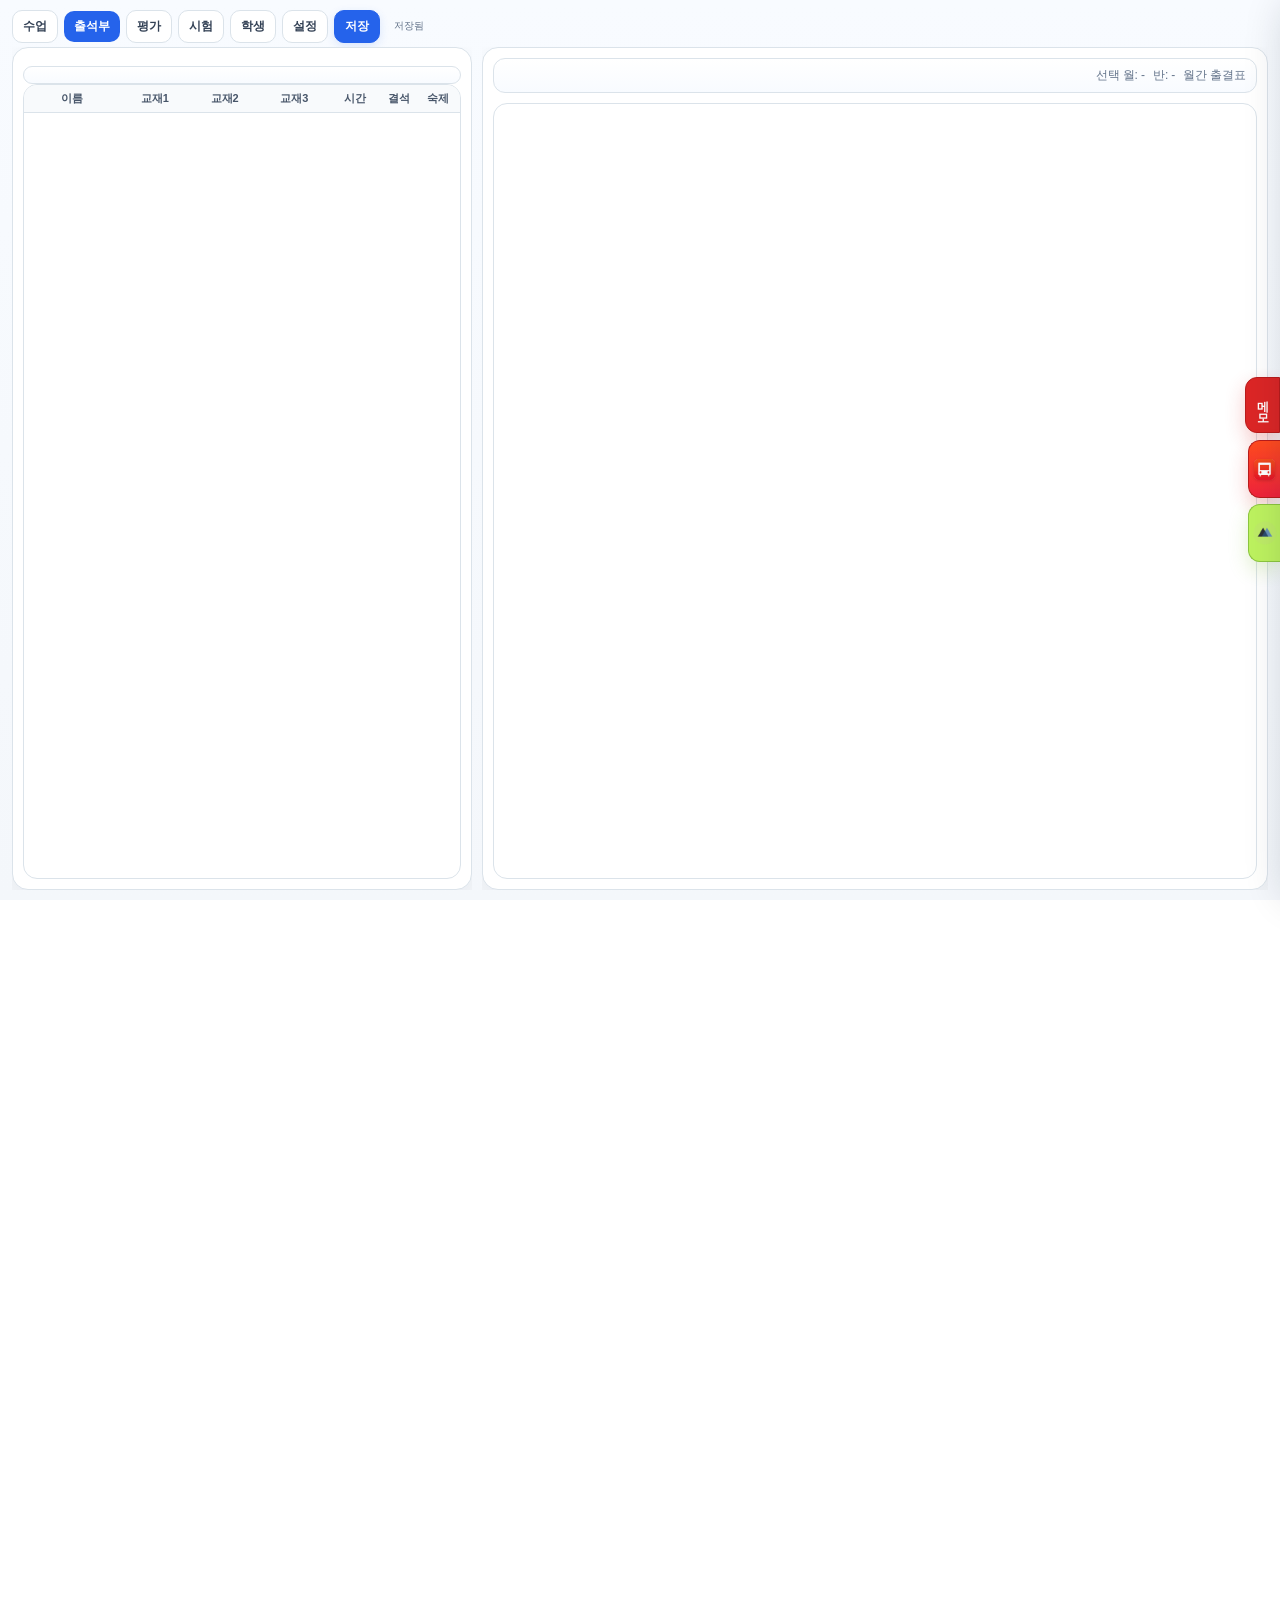
==== commit d831338c: "Add files via upload" ====
--- a/sandsu_attendance_ui_exam_message_bookfocus_v59.html
+++ b/sandsu_attendance_ui_exam_message_bookfocus_v59.html
@@ -1932,6 +1932,22 @@
           <label for="checkbusTeacherName">출결버스 강사이름</label>
           <input id="checkbusTeacherName" type="text" placeholder="예: 김선생" />
         </div>
+        <div class="checkbus-setting-row" id="onlineSaveSettingRow">
+          <label for="onlineTeacherSelect">온라인 저장</label>
+          <select id="onlineTeacherSelect">
+            <option value="yeop">yeop</option>
+            <option value="yeom">yeom</option>
+            <option value="yeong">yeong</option>
+          </select>
+          <input id="onlineBaseUrlInput" type="text" placeholder="https://mam-s8mv.onrender.com" />
+          <input id="onlinePasswordInput" type="password" placeholder="Render 비밀번호" />
+          <div class="row" style="gap:8px;align-items:center;flex-wrap:wrap;">
+            <label style="display:inline-flex;align-items:center;gap:6px;font-size:12px;font-weight:700;"><input id="onlineEnabledCheck" type="checkbox" style="width:auto;height:auto;"> 자동 온라인 저장</label>
+            <button type="button" class="btn-soft" id="onlineConfigSaveBtn">온라인 설정 저장</button>
+            <button type="button" class="btn-primary" id="onlineUploadNowBtn">지금 업로드</button>
+          </div>
+          <div class="small" id="onlineSaveStatusText">프로그램 시작 시 온라인/로컬 시간을 비교해 최신본을 자동 사용합니다. 자동저장은 5초 뒤 온라인 업로드됩니다.</div>
+        </div>
         <div class="checkbus-setting-row" id="themeSettingRow">
           <label for="themeSelect">테마</label>
           <select id="themeSelect">
@@ -3885,7 +3901,119 @@
     .settings-class-type-btn.active{background:#dc2626;color:#fff;border-color:#dc2626}
     .settings-student-book.mirae-disabled{background:#f8fafc;color:#94a3b8}
 
-</style></head><body class="${bodyClass}">${modalHtml||''}</body></html>`;
+</style></head><body class="${bodyClass}">${modalHtml||''}
+<style id="onlineStudentOnlyPatch">
+html,body{height:100%;overflow:hidden!important;background:#f4f7fb!important}
+.main-tabs-top,.fixed-sidebar{display:none!important}
+.app,.app-shell,.content-shell{width:100%!important;max-width:none!important;height:100%!important;margin:0!important;padding:0!important}
+.app-shell{display:block!important}
+.content-shell{overflow:hidden!important}
+.content-shell>.panel{display:none!important}
+#messagePanel{display:block!important;height:100%!important;padding:4px!important;box-sizing:border-box!important}
+#messagePanel .message-card-panel{height:100%!important;margin:0!important;border-radius:16px!important;box-sizing:border-box!important}
+#messageClassTabs{display:none!important}
+#messagePanel .message-card-toolbar{padding-right:58px!important}
+.memo-floating-tab{right:8px!important;top:40%!important;z-index:1200!important}
+.online-student-floating-tab{position:fixed;right:8px;top:calc(40% + 64px);z-index:1200;border:0;border-radius:10px 0 0 10px;background:#2563eb;color:#fff;font-weight:800;font-size:14px;padding:14px 11px;box-shadow:0 8px 20px rgba(37,99,235,.28);cursor:pointer;writing-mode:vertical-rl;letter-spacing:1px}
+.online-student-drawer{position:fixed;z-index:1300;top:0;right:-360px;width:350px;max-width:92vw;height:100vh;background:#fff;border-left:1px solid #dbe3ef;box-shadow:-12px 0 30px rgba(15,23,42,.18);transition:right .2s ease;display:flex;flex-direction:column}
+.online-student-drawer.open{right:0}
+.online-student-drawer-head{height:58px;display:flex;align-items:center;justify-content:space-between;padding:0 16px;border-bottom:1px solid #e5e7eb;font-size:18px;font-weight:900}
+.online-student-drawer-head button{border:0;background:transparent;font-size:24px;cursor:pointer;color:#64748b}
+.online-student-drawer-body{padding:12px;overflow:auto;flex:1;min-height:0}
+.online-student-section-title{font-size:13px;font-weight:900;margin:4px 0 8px;color:#334155}
+.online-class-list,.online-student-list{border:1px solid #dbe3ef;border-radius:10px;overflow:hidden;background:#fff}
+.online-class-item,.online-student-item{width:100%;border:0;border-bottom:1px solid #edf1f6;background:#fff;display:flex;align-items:center;justify-content:space-between;padding:11px 12px;font-size:14px;cursor:pointer;text-align:left}
+.online-class-item:last-child,.online-student-item:last-child{border-bottom:0}
+.online-class-item:hover,.online-student-item:hover{background:#f8fafc}
+.online-class-item.active,.online-student-item.active{background:#eaf2ff;color:#1d4ed8;font-weight:900}
+.online-student-divider{height:16px}
+.online-student-backdrop{position:fixed;inset:0;background:rgba(15,23,42,.28);z-index:1250;display:none}
+.online-student-backdrop.open{display:block}
+@media(max-width:760px){.online-student-floating-tab{right:0}.online-student-drawer{width:86vw}.memo-floating-tab{right:0!important}}
+</style>
+<button type="button" class="online-student-floating-tab" id="onlineStudentFloatingBtn">학생</button>
+<div class="online-student-backdrop" id="onlineStudentBackdrop"></div>
+<aside class="online-student-drawer" id="onlineStudentDrawer" aria-hidden="true">
+  <div class="online-student-drawer-head"><span>학생 선택</span><button type="button" id="onlineStudentDrawerClose">×</button></div>
+  <div class="online-student-drawer-body">
+    <div class="online-student-section-title">반 목록</div>
+    <div class="online-class-list" id="onlineDrawerClassList"></div>
+    <div class="online-student-divider"></div>
+    <div class="online-student-section-title" id="onlineDrawerStudentTitle">학생 목록</div>
+    <div class="online-student-list" id="onlineDrawerStudentList"></div>
+  </div>
+</aside>
+<script id="onlineStudentOnlyScript">
+(function(){
+  function showStudentPanel(){
+    document.querySelectorAll('.content-shell>.panel').forEach(p=>p.classList.remove('active'));
+    const panel=document.getElementById('messagePanel');
+    if(panel){ panel.classList.add('active'); panel.style.display='block'; }
+    document.querySelectorAll('.main-tab').forEach(b=>b.classList.toggle('active',b.dataset.panel==='messagePanel'));
+    try{ if(typeof renderMessagePanel==='function') renderMessagePanel(); }catch(e){ console.error(e); }
+  }
+  function visibleStudents(cls){
+    if(!cls) return [];
+    try{
+      const month=(typeof getSelectedMessageMonth==='function')?getSelectedMessageMonth():'';
+      if(typeof getLookupStudentsForMonth==='function') return getLookupStudentsForMonth(cls,month)||[];
+    }catch(e){}
+    return (cls.students||[]).filter(s=>!s.deletedAt);
+  }
+  function renderDrawer(){
+    const classWrap=document.getElementById('onlineDrawerClassList');
+    const studentWrap=document.getElementById('onlineDrawerStudentList');
+    const title=document.getElementById('onlineDrawerStudentTitle');
+    if(!classWrap||!studentWrap||typeof state==='undefined') return;
+    classWrap.innerHTML=''; studentWrap.innerHTML='';
+    const classes=(state.classes||[]);
+    let cls=classes.find(c=>c.id===state.activeClassId)||classes[0];
+    if(cls && state.activeClassId!==cls.id) state.activeClassId=cls.id;
+    classes.forEach(c=>{
+      const students=visibleStudents(c);
+      const b=document.createElement('button');
+      b.type='button'; b.className='online-class-item'+(cls&&c.id===cls.id?' active':'');
+      b.innerHTML='<span>'+String(c.name||'')+'</span><span>'+students.length+'명</span>';
+      b.onclick=()=>{ state.activeClassId=c.id; selectedMessageStudentId=''; try{persistViewState();}catch(e){} renderDrawer(); try{renderMessagePanel();}catch(e){} };
+      classWrap.appendChild(b);
+    });
+    if(!cls){ title.textContent='학생 목록'; studentWrap.innerHTML='<div style="padding:14px;color:#64748b">반이 없습니다.</div>'; return; }
+    const students=visibleStudents(cls);
+    title.textContent=(cls.name||'')+' 학생 목록 ('+students.length+'명)';
+    students.forEach(st=>{
+      const b=document.createElement('button');
+      b.type='button'; b.className='online-student-item'+(st.id===selectedMessageStudentId?' active':'');
+      b.textContent=st.name||'';
+      b.onclick=()=>{
+        state.activeClassId=cls.id; selectedMessageStudentId=st.id;
+        try{persistViewState();}catch(e){}
+        try{renderMessagePanel();}catch(e){}
+        closeDrawer();
+      };
+      studentWrap.appendChild(b);
+    });
+    if(!students.length) studentWrap.innerHTML='<div style="padding:14px;color:#64748b">학생이 없습니다.</div>';
+  }
+  function openDrawer(){
+    renderDrawer();
+    document.getElementById('onlineStudentDrawer')?.classList.add('open');
+    document.getElementById('onlineStudentBackdrop')?.classList.add('open');
+  }
+  function closeDrawer(){
+    document.getElementById('onlineStudentDrawer')?.classList.remove('open');
+    document.getElementById('onlineStudentBackdrop')?.classList.remove('open');
+  }
+  window.addEventListener('DOMContentLoaded',()=>{
+    document.getElementById('onlineStudentFloatingBtn')?.addEventListener('click',openDrawer);
+    document.getElementById('onlineStudentDrawerClose')?.addEventListener('click',closeDrawer);
+    document.getElementById('onlineStudentBackdrop')?.addEventListener('click',closeDrawer);
+    setTimeout(showStudentPanel,200);
+    setTimeout(showStudentPanel,900);
+  });
+})();
+</script>
+
+</body></html>`;
 }
 function setMiraeStatus(pane,msg){ const el=pane?.querySelector('.mirae-overlay-status'); if(el) el.textContent=msg; }
 function setMiraePlaceholder(pane,msg){ const el=pane?.querySelector('.mirae-overlay-placeholder'); if(el) el.textContent=msg; }
@@ -7470,6 +7598,79 @@
 }, true);
 
 
+/* Online save settings: local save stays instant; upload is handled by local server in the background. */
+function setOnlineStatusText(text, isError=false){
+  const el=document.getElementById('onlineSaveStatusText');
+  if(!el) return;
+  el.textContent=String(text||'');
+  el.style.color=isError?'#dc2626':'#64748b';
+}
+async function loadOnlineSettings(){
+  try{
+    const res=await fetch('/api/online-config?ts='+Date.now(), {cache:'no-store'});
+    const data=await res.json();
+    if(!data || !data.ok) throw new Error(data?.error||'config load failed');
+    const cfg=data.config||{};
+    const teacher=document.getElementById('onlineTeacherSelect');
+    const url=document.getElementById('onlineBaseUrlInput');
+    const password=document.getElementById('onlinePasswordInput');
+    const enabled=document.getElementById('onlineEnabledCheck');
+    if(teacher) teacher.value=cfg.teacher||'yeop';
+    if(url) url.value=cfg.base_url||'https://mam-s8mv.onrender.com';
+    if(password) password.placeholder=cfg.has_password?'저장된 비밀번호 있음':'Render 비밀번호';
+    if(enabled) enabled.checked=!!cfg.enabled;
+    const st=cfg.last_status||{};
+    if(st.message) setOnlineStatusText(st.uploaded_at?`${st.message} (${st.uploaded_at})`:st.message, st.ok===false);
+  }catch(e){
+    setOnlineStatusText('온라인 설정을 불러오지 못함: '+String(e.message||e), true);
+  }
+}
+async function saveOnlineSettings(){
+  const teacher=document.getElementById('onlineTeacherSelect')?.value||'yeop';
+  const baseUrl=document.getElementById('onlineBaseUrlInput')?.value||'https://mam-s8mv.onrender.com';
+  const passwordEl=document.getElementById('onlinePasswordInput');
+  const enabled=!!document.getElementById('onlineEnabledCheck')?.checked;
+  const payload={teacher,base_url:baseUrl,enabled};
+  if(passwordEl && passwordEl.value) payload.password=passwordEl.value;
+  try{
+    const res=await fetch('/api/online-config', {method:'POST',headers:{'Content-Type':'application/json;charset=UTF-8'},body:JSON.stringify(payload)});
+    const data=await res.json();
+    if(!data || !data.ok) throw new Error(data?.error||'config save failed');
+    if(passwordEl) passwordEl.value='';
+    setOnlineStatusText('온라인 설정 저장됨. 최신본 비교 중...');
+    try{
+      const syncRes=await fetch('/api/online-sync-now', {method:'POST'});
+      const syncData=await syncRes.json();
+      const st=syncData?.status||{};
+      if(st.message) setOnlineStatusText(st.uploaded_at?`${st.message} (${st.uploaded_at})`:st.message, syncData?.ok===false);
+    }catch(_e){}
+    await loadOnlineSettings();
+  }catch(e){
+    setOnlineStatusText('온라인 설정 저장 실패: '+String(e.message||e), true);
+  }
+}
+async function uploadOnlineNow(){
+  setOnlineStatusText('온라인 업로드 중...');
+  try{
+    saveState('manual');
+    const res=await fetch('/api/online-upload-now', {method:'POST'});
+    const data=await res.json();
+    if(!data || !data.ok) throw new Error(data?.status?.message || data?.error || 'upload failed');
+    const st=data.status||{};
+    setOnlineStatusText(st.uploaded_at?`${st.message} (${st.uploaded_at})`:st.message);
+  }catch(e){
+    setOnlineStatusText('온라인 업로드 실패: '+String(e.message||e), true);
+  }
+}
+function initOnlineSettings(){
+  const saveBtn=document.getElementById('onlineConfigSaveBtn');
+  const uploadBtn=document.getElementById('onlineUploadNowBtn');
+  if(saveBtn) saveBtn.onclick=(e)=>{e.preventDefault(); saveOnlineSettings();};
+  if(uploadBtn) uploadBtn.onclick=(e)=>{e.preventDefault(); uploadOnlineNow();};
+  loadOnlineSettings();
+}
+
+
 /* Theme loader: minimal, external CSS only. Does not change app layout code. */
 const THEME_STORAGE_KEY='sandsu_selected_theme_css_v1';
 function sanitizeThemeFileName(name){
@@ -7522,6 +7723,59 @@
   applyThemeFile(saved);
 }
 
+
+let lastRemoteSyncRevision = null;
+let remoteSyncApplying = false;
+
+async function applyRemoteServerState(){
+  if(remoteSyncApplying || isDirty) return;
+  remoteSyncApplying=true;
+  try{
+    const res=await fetch('/api/load?ts='+Date.now(),{cache:'no-store'});
+    const data=await res.json();
+    if(!data || !data.ok || !data.data) return;
+    const currentView=getCurrentViewState();
+    const incoming=cloneData(data.data);
+    if(incoming && typeof incoming==='object') delete incoming.__viewState;
+    const merged=normalizeParsed(incoming);
+    if(currentView.activeClassId && merged.classes.some(c=>c.id===currentView.activeClassId)) merged.activeClassId=currentView.activeClassId;
+    if(currentView.selectedBookId!==undefined) merged.selectedBookId=currentView.selectedBookId;
+    if(currentView.pdfMemory && typeof currentView.pdfMemory==='object') merged.pdfMemory={...merged.pdfMemory,...normalizePdfMemoryMap(currentView.pdfMemory)};
+    state=merged;
+    selectedLookupMonth=currentView.selectedLookupMonth||selectedLookupMonth;
+    selectedMessageMonth=currentView.selectedMessageMonth||selectedMessageMonth;
+    selectedMessageStudentId=currentView.selectedMessageStudentId||selectedMessageStudentId;
+    selectedExamYear=currentView.selectedExamYear||selectedExamYear;
+    selectedMakeupTabId=currentView.selectedMakeupTabId||selectedMakeupTabId;
+    localStorage.setItem(STORAGE_KEY,JSON.stringify(makePersistPayload()));
+    localStorage.setItem(BACKUP_KEY,JSON.stringify(makePersistPayload()));
+    persistViewState();
+    await renderAll();
+    const now=new Date();
+    updateSaveStatus(`온라인 반영 ${String(now.getHours()).padStart(2,'0')}:${String(now.getMinutes()).padStart(2,'0')}`,'auto');
+  }catch(e){
+    console.warn('온라인 변경 반영 실패',e);
+  }finally{
+    remoteSyncApplying=false;
+  }
+}
+
+async function checkRemoteSyncState(){
+  try{
+    const res=await fetch('/api/remote-sync-state?ts='+Date.now(),{cache:'no-store'});
+    const data=await res.json();
+    if(!data || !data.ok) return;
+    const revision=Number(data.revision||0);
+    if(lastRemoteSyncRevision===null){ lastRemoteSyncRevision=revision; return; }
+    if(revision>lastRemoteSyncRevision){
+      lastRemoteSyncRevision=revision;
+      if(isDirty){ setTimeout(checkRemoteSyncState,500); return; }
+      await applyRemoteServerState();
+    }
+  }catch(e){}
+}
+
+initOnlineSettings();
 initThemeSystem();
 renderMainTabs();
 bindEvents();
@@ -7535,6 +7789,9 @@
   saveBackupOnly();
   updateSaveStatus('자동저장 대기','auto');
 });
+setInterval(checkRemoteSyncState,2000);
+checkRemoteSyncState();
+
 setInterval(()=>{
   handleDateRollover();
   if(getActivePanelId()==='messagePanel' && document.activeElement && document.activeElement.closest && document.activeElement.closest('#messageTableWrap')){
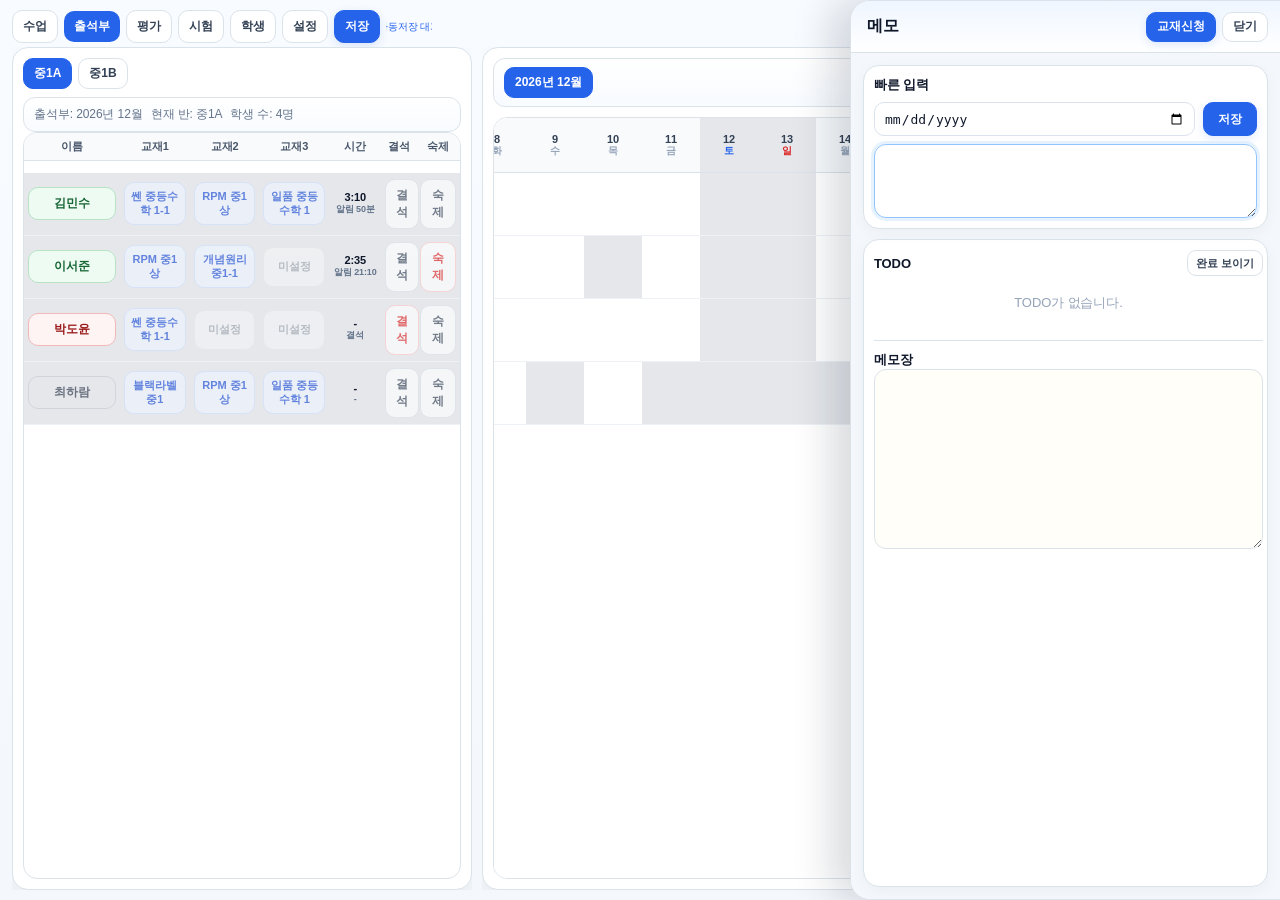
==== commit 12cacdba: "Add files via upload" ====
--- a/sandsu_attendance_ui_exam_message_bookfocus_v59.html
+++ b/sandsu_attendance_ui_exam_message_bookfocus_v59.html
@@ -1932,22 +1932,6 @@
           <label for="checkbusTeacherName">출결버스 강사이름</label>
           <input id="checkbusTeacherName" type="text" placeholder="예: 김선생" />
         </div>
-        <div class="checkbus-setting-row" id="onlineSaveSettingRow">
-          <label for="onlineTeacherSelect">온라인 저장</label>
-          <select id="onlineTeacherSelect">
-            <option value="yeop">yeop</option>
-            <option value="yeom">yeom</option>
-            <option value="yeong">yeong</option>
-          </select>
-          <input id="onlineBaseUrlInput" type="text" placeholder="https://mam-s8mv.onrender.com" />
-          <input id="onlinePasswordInput" type="password" placeholder="Render 비밀번호" />
-          <div class="row" style="gap:8px;align-items:center;flex-wrap:wrap;">
-            <label style="display:inline-flex;align-items:center;gap:6px;font-size:12px;font-weight:700;"><input id="onlineEnabledCheck" type="checkbox" style="width:auto;height:auto;"> 자동 온라인 저장</label>
-            <button type="button" class="btn-soft" id="onlineConfigSaveBtn">온라인 설정 저장</button>
-            <button type="button" class="btn-primary" id="onlineUploadNowBtn">지금 업로드</button>
-          </div>
-          <div class="small" id="onlineSaveStatusText">프로그램 시작 시 온라인/로컬 시간을 비교해 최신본을 자동 사용합니다. 자동저장은 5초 뒤 온라인 업로드됩니다.</div>
-        </div>
         <div class="checkbus-setting-row" id="themeSettingRow">
           <label for="themeSelect">테마</label>
           <select id="themeSelect">
@@ -3901,119 +3885,7 @@
     .settings-class-type-btn.active{background:#dc2626;color:#fff;border-color:#dc2626}
     .settings-student-book.mirae-disabled{background:#f8fafc;color:#94a3b8}
 
-</style></head><body class="${bodyClass}">${modalHtml||''}
-<style id="onlineStudentOnlyPatch">
-html,body{height:100%;overflow:hidden!important;background:#f4f7fb!important}
-.main-tabs-top,.fixed-sidebar{display:none!important}
-.app,.app-shell,.content-shell{width:100%!important;max-width:none!important;height:100%!important;margin:0!important;padding:0!important}
-.app-shell{display:block!important}
-.content-shell{overflow:hidden!important}
-.content-shell>.panel{display:none!important}
-#messagePanel{display:block!important;height:100%!important;padding:4px!important;box-sizing:border-box!important}
-#messagePanel .message-card-panel{height:100%!important;margin:0!important;border-radius:16px!important;box-sizing:border-box!important}
-#messageClassTabs{display:none!important}
-#messagePanel .message-card-toolbar{padding-right:58px!important}
-.memo-floating-tab{right:8px!important;top:40%!important;z-index:1200!important}
-.online-student-floating-tab{position:fixed;right:8px;top:calc(40% + 64px);z-index:1200;border:0;border-radius:10px 0 0 10px;background:#2563eb;color:#fff;font-weight:800;font-size:14px;padding:14px 11px;box-shadow:0 8px 20px rgba(37,99,235,.28);cursor:pointer;writing-mode:vertical-rl;letter-spacing:1px}
-.online-student-drawer{position:fixed;z-index:1300;top:0;right:-360px;width:350px;max-width:92vw;height:100vh;background:#fff;border-left:1px solid #dbe3ef;box-shadow:-12px 0 30px rgba(15,23,42,.18);transition:right .2s ease;display:flex;flex-direction:column}
-.online-student-drawer.open{right:0}
-.online-student-drawer-head{height:58px;display:flex;align-items:center;justify-content:space-between;padding:0 16px;border-bottom:1px solid #e5e7eb;font-size:18px;font-weight:900}
-.online-student-drawer-head button{border:0;background:transparent;font-size:24px;cursor:pointer;color:#64748b}
-.online-student-drawer-body{padding:12px;overflow:auto;flex:1;min-height:0}
-.online-student-section-title{font-size:13px;font-weight:900;margin:4px 0 8px;color:#334155}
-.online-class-list,.online-student-list{border:1px solid #dbe3ef;border-radius:10px;overflow:hidden;background:#fff}
-.online-class-item,.online-student-item{width:100%;border:0;border-bottom:1px solid #edf1f6;background:#fff;display:flex;align-items:center;justify-content:space-between;padding:11px 12px;font-size:14px;cursor:pointer;text-align:left}
-.online-class-item:last-child,.online-student-item:last-child{border-bottom:0}
-.online-class-item:hover,.online-student-item:hover{background:#f8fafc}
-.online-class-item.active,.online-student-item.active{background:#eaf2ff;color:#1d4ed8;font-weight:900}
-.online-student-divider{height:16px}
-.online-student-backdrop{position:fixed;inset:0;background:rgba(15,23,42,.28);z-index:1250;display:none}
-.online-student-backdrop.open{display:block}
-@media(max-width:760px){.online-student-floating-tab{right:0}.online-student-drawer{width:86vw}.memo-floating-tab{right:0!important}}
-</style>
-<button type="button" class="online-student-floating-tab" id="onlineStudentFloatingBtn">학생</button>
-<div class="online-student-backdrop" id="onlineStudentBackdrop"></div>
-<aside class="online-student-drawer" id="onlineStudentDrawer" aria-hidden="true">
-  <div class="online-student-drawer-head"><span>학생 선택</span><button type="button" id="onlineStudentDrawerClose">×</button></div>
-  <div class="online-student-drawer-body">
-    <div class="online-student-section-title">반 목록</div>
-    <div class="online-class-list" id="onlineDrawerClassList"></div>
-    <div class="online-student-divider"></div>
-    <div class="online-student-section-title" id="onlineDrawerStudentTitle">학생 목록</div>
-    <div class="online-student-list" id="onlineDrawerStudentList"></div>
-  </div>
-</aside>
-<script id="onlineStudentOnlyScript">
-(function(){
-  function showStudentPanel(){
-    document.querySelectorAll('.content-shell>.panel').forEach(p=>p.classList.remove('active'));
-    const panel=document.getElementById('messagePanel');
-    if(panel){ panel.classList.add('active'); panel.style.display='block'; }
-    document.querySelectorAll('.main-tab').forEach(b=>b.classList.toggle('active',b.dataset.panel==='messagePanel'));
-    try{ if(typeof renderMessagePanel==='function') renderMessagePanel(); }catch(e){ console.error(e); }
-  }
-  function visibleStudents(cls){
-    if(!cls) return [];
-    try{
-      const month=(typeof getSelectedMessageMonth==='function')?getSelectedMessageMonth():'';
-      if(typeof getLookupStudentsForMonth==='function') return getLookupStudentsForMonth(cls,month)||[];
-    }catch(e){}
-    return (cls.students||[]).filter(s=>!s.deletedAt);
-  }
-  function renderDrawer(){
-    const classWrap=document.getElementById('onlineDrawerClassList');
-    const studentWrap=document.getElementById('onlineDrawerStudentList');
-    const title=document.getElementById('onlineDrawerStudentTitle');
-    if(!classWrap||!studentWrap||typeof state==='undefined') return;
-    classWrap.innerHTML=''; studentWrap.innerHTML='';
-    const classes=(state.classes||[]);
-    let cls=classes.find(c=>c.id===state.activeClassId)||classes[0];
-    if(cls && state.activeClassId!==cls.id) state.activeClassId=cls.id;
-    classes.forEach(c=>{
-      const students=visibleStudents(c);
-      const b=document.createElement('button');
-      b.type='button'; b.className='online-class-item'+(cls&&c.id===cls.id?' active':'');
-      b.innerHTML='<span>'+String(c.name||'')+'</span><span>'+students.length+'명</span>';
-      b.onclick=()=>{ state.activeClassId=c.id; selectedMessageStudentId=''; try{persistViewState();}catch(e){} renderDrawer(); try{renderMessagePanel();}catch(e){} };
-      classWrap.appendChild(b);
-    });
-    if(!cls){ title.textContent='학생 목록'; studentWrap.innerHTML='<div style="padding:14px;color:#64748b">반이 없습니다.</div>'; return; }
-    const students=visibleStudents(cls);
-    title.textContent=(cls.name||'')+' 학생 목록 ('+students.length+'명)';
-    students.forEach(st=>{
-      const b=document.createElement('button');
-      b.type='button'; b.className='online-student-item'+(st.id===selectedMessageStudentId?' active':'');
-      b.textContent=st.name||'';
-      b.onclick=()=>{
-        state.activeClassId=cls.id; selectedMessageStudentId=st.id;
-        try{persistViewState();}catch(e){}
-        try{renderMessagePanel();}catch(e){}
-        closeDrawer();
-      };
-      studentWrap.appendChild(b);
-    });
-    if(!students.length) studentWrap.innerHTML='<div style="padding:14px;color:#64748b">학생이 없습니다.</div>';
-  }
-  function openDrawer(){
-    renderDrawer();
-    document.getElementById('onlineStudentDrawer')?.classList.add('open');
-    document.getElementById('onlineStudentBackdrop')?.classList.add('open');
-  }
-  function closeDrawer(){
-    document.getElementById('onlineStudentDrawer')?.classList.remove('open');
-    document.getElementById('onlineStudentBackdrop')?.classList.remove('open');
-  }
-  window.addEventListener('DOMContentLoaded',()=>{
-    document.getElementById('onlineStudentFloatingBtn')?.addEventListener('click',openDrawer);
-    document.getElementById('onlineStudentDrawerClose')?.addEventListener('click',closeDrawer);
-    document.getElementById('onlineStudentBackdrop')?.addEventListener('click',closeDrawer);
-    setTimeout(showStudentPanel,200);
-    setTimeout(showStudentPanel,900);
-  });
-})();
-</script>
-
-</body></html>`;
+</style></head><body class="${bodyClass}">${modalHtml||''}</body></html>`;
 }
 function setMiraeStatus(pane,msg){ const el=pane?.querySelector('.mirae-overlay-status'); if(el) el.textContent=msg; }
 function setMiraePlaceholder(pane,msg){ const el=pane?.querySelector('.mirae-overlay-placeholder'); if(el) el.textContent=msg; }
@@ -7598,79 +7470,6 @@
 }, true);
 
 
-/* Online save settings: local save stays instant; upload is handled by local server in the background. */
-function setOnlineStatusText(text, isError=false){
-  const el=document.getElementById('onlineSaveStatusText');
-  if(!el) return;
-  el.textContent=String(text||'');
-  el.style.color=isError?'#dc2626':'#64748b';
-}
-async function loadOnlineSettings(){
-  try{
-    const res=await fetch('/api/online-config?ts='+Date.now(), {cache:'no-store'});
-    const data=await res.json();
-    if(!data || !data.ok) throw new Error(data?.error||'config load failed');
-    const cfg=data.config||{};
-    const teacher=document.getElementById('onlineTeacherSelect');
-    const url=document.getElementById('onlineBaseUrlInput');
-    const password=document.getElementById('onlinePasswordInput');
-    const enabled=document.getElementById('onlineEnabledCheck');
-    if(teacher) teacher.value=cfg.teacher||'yeop';
-    if(url) url.value=cfg.base_url||'https://mam-s8mv.onrender.com';
-    if(password) password.placeholder=cfg.has_password?'저장된 비밀번호 있음':'Render 비밀번호';
-    if(enabled) enabled.checked=!!cfg.enabled;
-    const st=cfg.last_status||{};
-    if(st.message) setOnlineStatusText(st.uploaded_at?`${st.message} (${st.uploaded_at})`:st.message, st.ok===false);
-  }catch(e){
-    setOnlineStatusText('온라인 설정을 불러오지 못함: '+String(e.message||e), true);
-  }
-}
-async function saveOnlineSettings(){
-  const teacher=document.getElementById('onlineTeacherSelect')?.value||'yeop';
-  const baseUrl=document.getElementById('onlineBaseUrlInput')?.value||'https://mam-s8mv.onrender.com';
-  const passwordEl=document.getElementById('onlinePasswordInput');
-  const enabled=!!document.getElementById('onlineEnabledCheck')?.checked;
-  const payload={teacher,base_url:baseUrl,enabled};
-  if(passwordEl && passwordEl.value) payload.password=passwordEl.value;
-  try{
-    const res=await fetch('/api/online-config', {method:'POST',headers:{'Content-Type':'application/json;charset=UTF-8'},body:JSON.stringify(payload)});
-    const data=await res.json();
-    if(!data || !data.ok) throw new Error(data?.error||'config save failed');
-    if(passwordEl) passwordEl.value='';
-    setOnlineStatusText('온라인 설정 저장됨. 최신본 비교 중...');
-    try{
-      const syncRes=await fetch('/api/online-sync-now', {method:'POST'});
-      const syncData=await syncRes.json();
-      const st=syncData?.status||{};
-      if(st.message) setOnlineStatusText(st.uploaded_at?`${st.message} (${st.uploaded_at})`:st.message, syncData?.ok===false);
-    }catch(_e){}
-    await loadOnlineSettings();
-  }catch(e){
-    setOnlineStatusText('온라인 설정 저장 실패: '+String(e.message||e), true);
-  }
-}
-async function uploadOnlineNow(){
-  setOnlineStatusText('온라인 업로드 중...');
-  try{
-    saveState('manual');
-    const res=await fetch('/api/online-upload-now', {method:'POST'});
-    const data=await res.json();
-    if(!data || !data.ok) throw new Error(data?.status?.message || data?.error || 'upload failed');
-    const st=data.status||{};
-    setOnlineStatusText(st.uploaded_at?`${st.message} (${st.uploaded_at})`:st.message);
-  }catch(e){
-    setOnlineStatusText('온라인 업로드 실패: '+String(e.message||e), true);
-  }
-}
-function initOnlineSettings(){
-  const saveBtn=document.getElementById('onlineConfigSaveBtn');
-  const uploadBtn=document.getElementById('onlineUploadNowBtn');
-  if(saveBtn) saveBtn.onclick=(e)=>{e.preventDefault(); saveOnlineSettings();};
-  if(uploadBtn) uploadBtn.onclick=(e)=>{e.preventDefault(); uploadOnlineNow();};
-  loadOnlineSettings();
-}
-
-
 /* Theme loader: minimal, external CSS only. Does not change app layout code. */
 const THEME_STORAGE_KEY='sandsu_selected_theme_css_v1';
 function sanitizeThemeFileName(name){
@@ -7723,59 +7522,6 @@
   applyThemeFile(saved);
 }
 
-
-let lastRemoteSyncRevision = null;
-let remoteSyncApplying = false;
-
-async function applyRemoteServerState(){
-  if(remoteSyncApplying || isDirty) return;
-  remoteSyncApplying=true;
-  try{
-    const res=await fetch('/api/load?ts='+Date.now(),{cache:'no-store'});
-    const data=await res.json();
-    if(!data || !data.ok || !data.data) return;
-    const currentView=getCurrentViewState();
-    const incoming=cloneData(data.data);
-    if(incoming && typeof incoming==='object') delete incoming.__viewState;
-    const merged=normalizeParsed(incoming);
-    if(currentView.activeClassId && merged.classes.some(c=>c.id===currentView.activeClassId)) merged.activeClassId=currentView.activeClassId;
-    if(currentView.selectedBookId!==undefined) merged.selectedBookId=currentView.selectedBookId;
-    if(currentView.pdfMemory && typeof currentView.pdfMemory==='object') merged.pdfMemory={...merged.pdfMemory,...normalizePdfMemoryMap(currentView.pdfMemory)};
-    state=merged;
-    selectedLookupMonth=currentView.selectedLookupMonth||selectedLookupMonth;
-    selectedMessageMonth=currentView.selectedMessageMonth||selectedMessageMonth;
-    selectedMessageStudentId=currentView.selectedMessageStudentId||selectedMessageStudentId;
-    selectedExamYear=currentView.selectedExamYear||selectedExamYear;
-    selectedMakeupTabId=currentView.selectedMakeupTabId||selectedMakeupTabId;
-    localStorage.setItem(STORAGE_KEY,JSON.stringify(makePersistPayload()));
-    localStorage.setItem(BACKUP_KEY,JSON.stringify(makePersistPayload()));
-    persistViewState();
-    await renderAll();
-    const now=new Date();
-    updateSaveStatus(`온라인 반영 ${String(now.getHours()).padStart(2,'0')}:${String(now.getMinutes()).padStart(2,'0')}`,'auto');
-  }catch(e){
-    console.warn('온라인 변경 반영 실패',e);
-  }finally{
-    remoteSyncApplying=false;
-  }
-}
-
-async function checkRemoteSyncState(){
-  try{
-    const res=await fetch('/api/remote-sync-state?ts='+Date.now(),{cache:'no-store'});
-    const data=await res.json();
-    if(!data || !data.ok) return;
-    const revision=Number(data.revision||0);
-    if(lastRemoteSyncRevision===null){ lastRemoteSyncRevision=revision; return; }
-    if(revision>lastRemoteSyncRevision){
-      lastRemoteSyncRevision=revision;
-      if(isDirty){ setTimeout(checkRemoteSyncState,500); return; }
-      await applyRemoteServerState();
-    }
-  }catch(e){}
-}
-
-initOnlineSettings();
 initThemeSystem();
 renderMainTabs();
 bindEvents();
@@ -7789,9 +7535,6 @@
   saveBackupOnly();
   updateSaveStatus('자동저장 대기','auto');
 });
-setInterval(checkRemoteSyncState,2000);
-checkRemoteSyncState();
-
 setInterval(()=>{
   handleDateRollover();
   if(getActivePanelId()==='messagePanel' && document.activeElement && document.activeElement.closest && document.activeElement.closest('#messageTableWrap')){
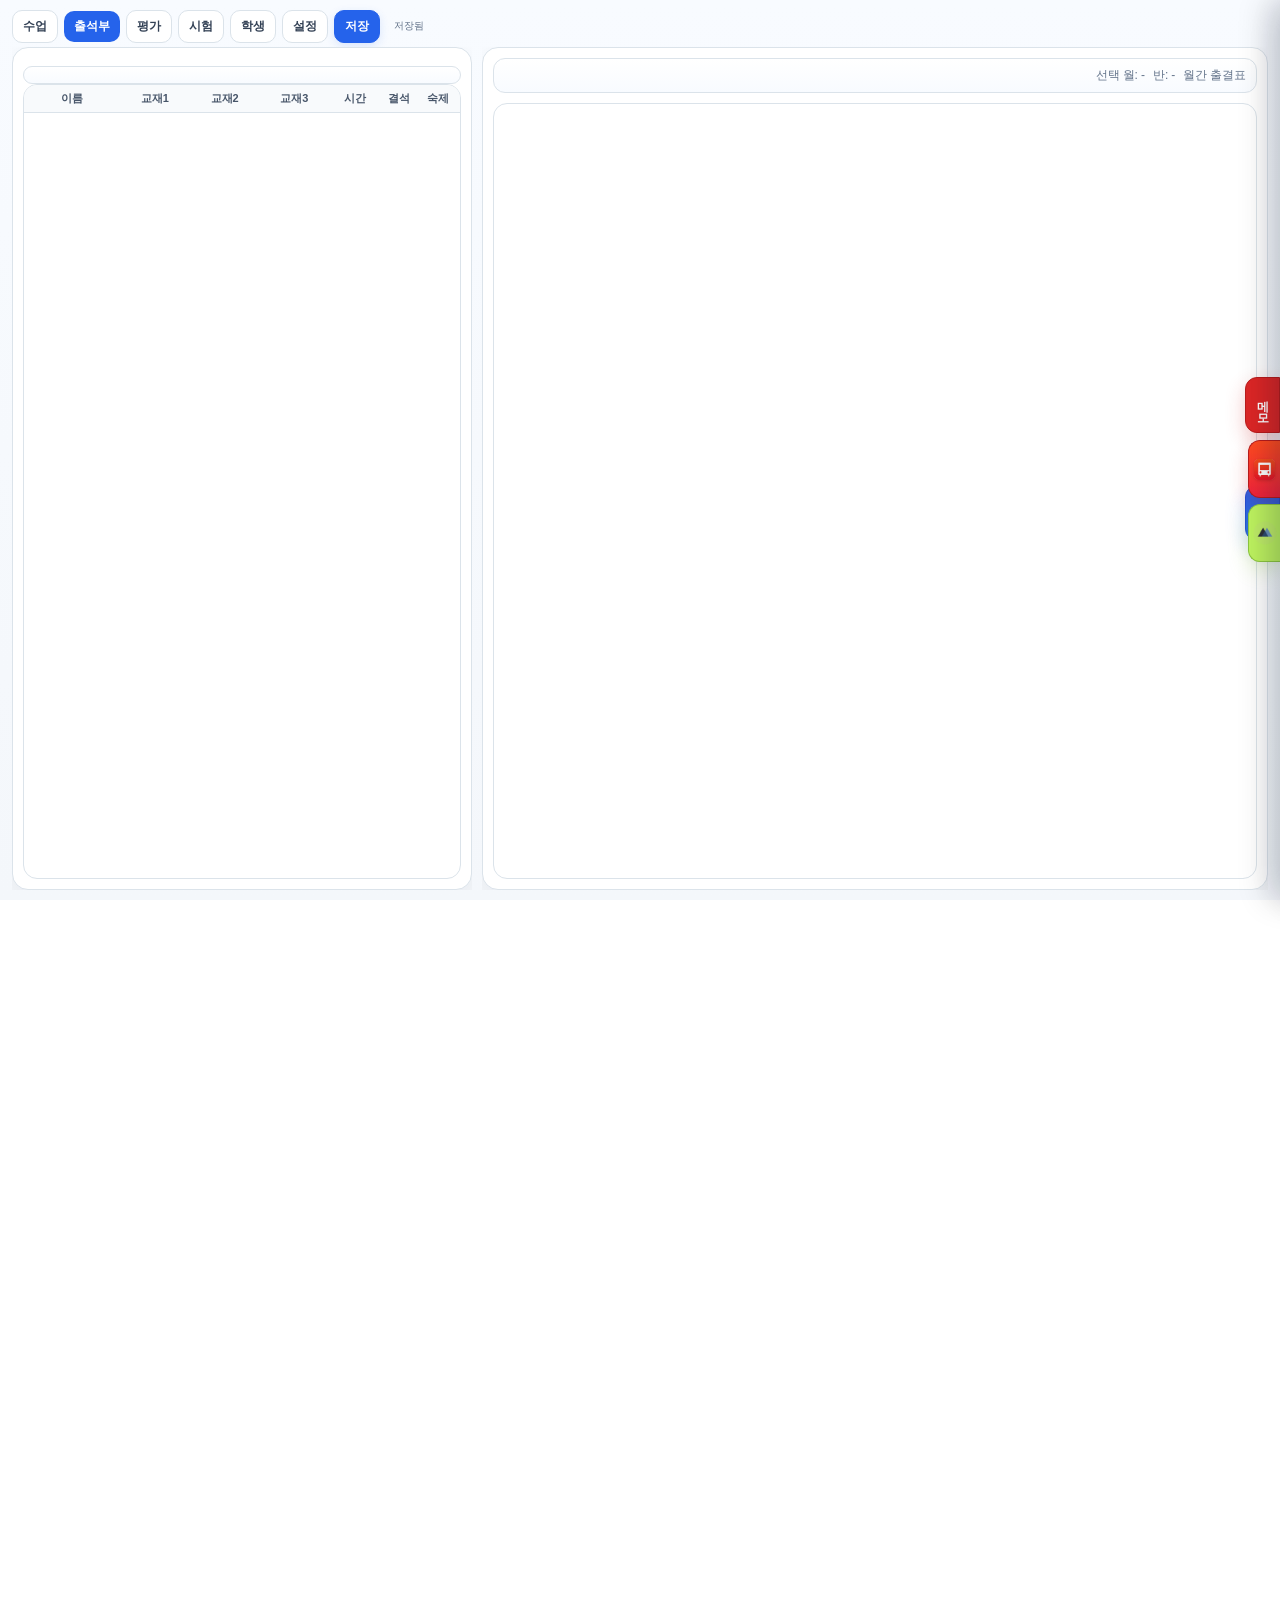
==== commit 63bf6c44: "Add files via upload" ====
--- a/sandsu_attendance_ui_exam_message_bookfocus_v59.html
+++ b/sandsu_attendance_ui_exam_message_bookfocus_v59.html
@@ -1799,6 +1799,32 @@
     #memoDrawer .memo-drawer-pad-section{display:block!important;flex:0 0 auto!important;margin-top:10px!important;border-top:1px solid var(--line)!important;padding-top:10px!important;}
     #memoDrawer #quickMemoPad{display:block!important;width:100%!important;min-height:150px!important;height:180px!important;resize:vertical!important;border:1px solid var(--line)!important;border-radius:12px!important;padding:10px!important;background:#fffef8!important;box-sizing:border-box!important;font-size:13px!important;line-height:1.45!important;}
 </style>
+
+<style id="onlineStudentOnlyStyle">
+body.online-student-only .main-tabs-top{display:none!important}
+body.online-student-only .app{padding:8px!important}
+body.online-student-only .app-shell{display:block!important;height:100%!important;min-height:0!important}
+body.online-student-only .fixed-sidebar{display:none!important}
+body.online-student-only .content-shell{height:100%!important;min-height:0!important;display:block!important}
+body.online-student-only .content-shell>.panel{display:none!important}
+body.online-student-only #messagePanel{display:block!important;height:100%!important;min-height:0!important}
+body.online-student-only #messagePanel>.message-card-panel{height:100%!important;min-height:0!important}
+body.online-student-only #openCheckbusBtn,body.online-student-only #openMatholicBtn{display:none!important}
+body.online-student-only #memoFloatingBtn{top:43%!important}
+.student-floating-tab{position:fixed;right:0;top:57%;transform:translateY(-50%);z-index:901;border-radius:12px 0 0 12px;background:#2563eb;color:#fff;border:1px solid #1d4ed8;box-shadow:0 8px 20px rgba(37,99,235,.24);padding:14px 8px;writing-mode:vertical-rl;letter-spacing:1px;font-weight:800;cursor:pointer}
+.student-drawer{position:fixed;top:0;right:-390px;width:390px;max-width:92vw;height:100vh;z-index:1300;background:#fff;border-left:1px solid var(--line);box-shadow:-12px 0 30px rgba(15,23,42,.16);transition:right .2s ease;display:flex;flex-direction:column}
+.student-drawer.open{right:0}
+.student-drawer-head{height:54px;flex:0 0 auto;display:flex;align-items:center;justify-content:space-between;padding:0 14px;border-bottom:1px solid var(--line);font-size:17px;font-weight:900;background:#f8fafc}
+.student-drawer-body{flex:1;min-height:0;display:grid;grid-template-columns:130px minmax(0,1fr)}
+.student-drawer-classes{border-right:1px solid var(--line);padding:10px 8px;overflow:auto;background:#f8fafc}
+.student-drawer-students{padding:10px;overflow:auto}
+.student-class-btn,.student-name-btn{width:100%;border:1px solid var(--line);background:#fff;color:#334155;border-radius:10px;padding:9px 10px;margin-bottom:7px;text-align:left;font-size:13px;font-weight:800;cursor:pointer}
+.student-class-btn.active{background:var(--primary);border-color:var(--primary);color:#fff}
+.student-name-btn.active{background:#eff6ff;border-color:#2563eb;color:#1d4ed8}
+.student-drawer-empty{padding:18px 8px;color:#94a3b8;text-align:center;font-size:13px}
+.student-drawer-backdrop{position:fixed;inset:0;z-index:1290;background:rgba(15,23,42,.24);display:none}
+.student-drawer-backdrop.open{display:block}
+</style>
 </head>
 <body>
 <div class="app"><div class="main-tabs main-tabs-top"><div class="main-tabs-left"><button class="main-tab" data-panel="attendancePanel">수업</button><button class="main-tab active" data-panel="attendanceLookupPanel">출석부</button><button class="main-tab" data-panel="monthlyExamPanel">평가</button><button class="main-tab" data-panel="examSchedulePanel">시험</button><button class="main-tab" data-panel="messagePanel">학생</button><button class="main-tab" data-panel="settingsPanel">설정</button><button class="btn-save" id="saveBtn">저장</button><span class="save-status" id="saveStatus">저장됨</span></div><div class="alert-board" id="lateAlertBoard"></div></div>
@@ -1932,6 +1958,22 @@
           <label for="checkbusTeacherName">출결버스 강사이름</label>
           <input id="checkbusTeacherName" type="text" placeholder="예: 김선생" />
         </div>
+        <div class="checkbus-setting-row" id="onlineSaveSettingRow">
+          <label for="onlineTeacherSelect">온라인 저장</label>
+          <select id="onlineTeacherSelect">
+            <option value="yeop">yeop</option>
+            <option value="yeom">yeom</option>
+            <option value="yeong">yeong</option>
+          </select>
+          <input id="onlineBaseUrlInput" type="text" placeholder="https://mam-s8mv.onrender.com" />
+          <input id="onlinePasswordInput" type="password" placeholder="Render 비밀번호" />
+          <div class="row" style="gap:8px;align-items:center;flex-wrap:wrap;">
+            <label style="display:inline-flex;align-items:center;gap:6px;font-size:12px;font-weight:700;"><input id="onlineEnabledCheck" type="checkbox" style="width:auto;height:auto;"> 자동 온라인 저장</label>
+            <button type="button" class="btn-soft" id="onlineConfigSaveBtn">온라인 설정 저장</button>
+            <button type="button" class="btn-primary" id="onlineUploadNowBtn">지금 업로드</button>
+          </div>
+          <div class="small" id="onlineSaveStatusText">프로그램 시작 시 온라인/로컬 시간을 비교해 최신본을 자동 사용합니다. 자동저장은 5초 뒤 온라인 업로드됩니다.</div>
+        </div>
         <div class="checkbus-setting-row" id="themeSettingRow">
           <label for="themeSelect">테마</label>
           <select id="themeSelect">
@@ -1962,6 +2004,16 @@
 
 
 <button type="button" class="memo-floating-tab" id="memoFloatingBtn">메모</button>
+<button type="button" class="student-floating-tab" id="studentFloatingBtn">학생</button>
+<div class="student-drawer-backdrop" id="studentDrawerBackdrop"></div>
+<aside class="student-drawer" id="studentDrawer">
+  <div class="student-drawer-head"><span>학생 선택</span><button type="button" class="btn-soft" id="studentDrawerCloseBtn">닫기</button></div>
+  <div class="student-drawer-body">
+    <div class="student-drawer-classes" id="studentDrawerClasses"></div>
+    <div class="student-drawer-students" id="studentDrawerStudents"></div>
+  </div>
+</aside>
+
 <button type="button" class="checkbus-open-btn" id="openCheckbusBtn" title="출결버스 열기/반 선택"><img src="[data-uri]" alt="출결버스"><span>출결</span></button>
 <button type="button" class="matholic-open-btn" id="openMatholicBtn" title="매쓰홀릭 열기"><img src="[data-uri]" alt="매쓰홀릭"><span>매쓰</span></button>
 
@@ -3885,7 +3937,67 @@
     .settings-class-type-btn.active{background:#dc2626;color:#fff;border-color:#dc2626}
     .settings-student-book.mirae-disabled{background:#f8fafc;color:#94a3b8}
 
-</style></head><body class="${bodyClass}">${modalHtml||''}</body></html>`;
+</style></head><body class="${bodyClass}">${modalHtml||''}
+<script id="onlineStudentOnlyScript">
+(function(){
+  function byId(id){return document.getElementById(id)}
+  function liveClasses(){return Array.isArray(window.state?.classes)?window.state.classes:[]}
+  function currentClass(){return liveClasses().find(c=>c.id===window.state?.activeClassId)||liveClasses()[0]||null}
+  function currentStudentId(){return String(window.selectedMessageStudentId||'')}
+  function renderStudentDrawer(){
+    const classes=liveClasses();
+    const classWrap=byId('studentDrawerClasses');
+    const studentWrap=byId('studentDrawerStudents');
+    if(!classWrap||!studentWrap)return;
+    let cls=currentClass();
+    if(cls && window.state && state.activeClassId!==cls.id) state.activeClassId=cls.id;
+    classWrap.innerHTML=classes.map(c=>`<button type="button" class="student-class-btn ${cls&&c.id===cls.id?'active':''}" data-class-id="${escapeHtml(c.id)}">${escapeHtml(c.name||'-')}</button>`).join('')||'<div class="student-drawer-empty">반이 없습니다.</div>';
+    const students=(cls?.students||[]).filter(s=>!String(s.deletedAt||'').trim());
+    studentWrap.innerHTML=students.map(s=>`<button type="button" class="student-name-btn ${String(s.id)===currentStudentId()?'active':''}" data-student-id="${escapeHtml(s.id)}">${escapeHtml(s.name||'-')}</button>`).join('')||'<div class="student-drawer-empty">재원 학생이 없습니다.</div>';
+    classWrap.querySelectorAll('[data-class-id]').forEach(btn=>btn.onclick=()=>{
+      if(window.state) state.activeClassId=btn.dataset.classId;
+      const c=liveClasses().find(x=>x.id===btn.dataset.classId);
+      const first=(c?.students||[]).find(s=>!String(s.deletedAt||'').trim());
+      window.selectedMessageStudentId=first?.id||'';
+      if(typeof persistViewState==='function')persistViewState();
+      if(typeof renderMessagePanel==='function')renderMessagePanel();
+      renderStudentDrawer();
+    });
+    studentWrap.querySelectorAll('[data-student-id]').forEach(btn=>btn.onclick=()=>{
+      window.selectedMessageStudentId=btn.dataset.studentId;
+      if(typeof persistViewState==='function')persistViewState();
+      if(typeof renderMessagePanel==='function')renderMessagePanel();
+      closeStudentDrawer();
+    });
+  }
+  function openStudentDrawer(){renderStudentDrawer();byId('studentDrawer')?.classList.add('open');byId('studentDrawerBackdrop')?.classList.add('open')}
+  function closeStudentDrawer(){byId('studentDrawer')?.classList.remove('open');byId('studentDrawerBackdrop')?.classList.remove('open')}
+  window.openStudentDrawer=openStudentDrawer; window.closeStudentDrawer=closeStudentDrawer;
+  function forceStudentPanel(){
+    document.body.classList.add('online-student-only');
+    document.querySelectorAll('.content-shell>.panel').forEach(p=>p.classList.remove('active'));
+    byId('messagePanel')?.classList.add('active');
+    const tab=document.querySelector('.main-tab[data-panel="messagePanel"]');
+    document.querySelectorAll('.main-tab').forEach(t=>t.classList.remove('active'));
+    tab?.classList.add('active');
+    const cls=currentClass();
+    if(cls && window.state) state.activeClassId=cls.id;
+    if(!currentStudentId()){
+      const first=(cls?.students||[]).find(s=>!String(s.deletedAt||'').trim());
+      window.selectedMessageStudentId=first?.id||'';
+    }
+    if(typeof renderMessagePanel==='function')renderMessagePanel();
+  }
+  window.addEventListener('DOMContentLoaded',()=>{
+    byId('studentFloatingBtn').onclick=openStudentDrawer;
+    byId('studentDrawerCloseBtn').onclick=closeStudentDrawer;
+    byId('studentDrawerBackdrop').onclick=closeStudentDrawer;
+    setTimeout(forceStudentPanel,80);
+    setTimeout(forceStudentPanel,500);
+  });
+})();
+</script>
+</body></html>`;
 }
 function setMiraeStatus(pane,msg){ const el=pane?.querySelector('.mirae-overlay-status'); if(el) el.textContent=msg; }
 function setMiraePlaceholder(pane,msg){ const el=pane?.querySelector('.mirae-overlay-placeholder'); if(el) el.textContent=msg; }
@@ -7470,6 +7582,79 @@
 }, true);
 
 
+/* Online save settings: local save stays instant; upload is handled by local server in the background. */
+function setOnlineStatusText(text, isError=false){
+  const el=document.getElementById('onlineSaveStatusText');
+  if(!el) return;
+  el.textContent=String(text||'');
+  el.style.color=isError?'#dc2626':'#64748b';
+}
+async function loadOnlineSettings(){
+  try{
+    const res=await fetch('/api/online-config?ts='+Date.now(), {cache:'no-store'});
+    const data=await res.json();
+    if(!data || !data.ok) throw new Error(data?.error||'config load failed');
+    const cfg=data.config||{};
+    const teacher=document.getElementById('onlineTeacherSelect');
+    const url=document.getElementById('onlineBaseUrlInput');
+    const password=document.getElementById('onlinePasswordInput');
+    const enabled=document.getElementById('onlineEnabledCheck');
+    if(teacher) teacher.value=cfg.teacher||'yeop';
+    if(url) url.value=cfg.base_url||'https://mam-s8mv.onrender.com';
+    if(password) password.placeholder=cfg.has_password?'저장된 비밀번호 있음':'Render 비밀번호';
+    if(enabled) enabled.checked=!!cfg.enabled;
+    const st=cfg.last_status||{};
+    if(st.message) setOnlineStatusText(st.uploaded_at?`${st.message} (${st.uploaded_at})`:st.message, st.ok===false);
+  }catch(e){
+    setOnlineStatusText('온라인 설정을 불러오지 못함: '+String(e.message||e), true);
+  }
+}
+async function saveOnlineSettings(){
+  const teacher=document.getElementById('onlineTeacherSelect')?.value||'yeop';
+  const baseUrl=document.getElementById('onlineBaseUrlInput')?.value||'https://mam-s8mv.onrender.com';
+  const passwordEl=document.getElementById('onlinePasswordInput');
+  const enabled=!!document.getElementById('onlineEnabledCheck')?.checked;
+  const payload={teacher,base_url:baseUrl,enabled};
+  if(passwordEl && passwordEl.value) payload.password=passwordEl.value;
+  try{
+    const res=await fetch('/api/online-config', {method:'POST',headers:{'Content-Type':'application/json;charset=UTF-8'},body:JSON.stringify(payload)});
+    const data=await res.json();
+    if(!data || !data.ok) throw new Error(data?.error||'config save failed');
+    if(passwordEl) passwordEl.value='';
+    setOnlineStatusText('온라인 설정 저장됨. 최신본 비교 중...');
+    try{
+      const syncRes=await fetch('/api/online-sync-now', {method:'POST'});
+      const syncData=await syncRes.json();
+      const st=syncData?.status||{};
+      if(st.message) setOnlineStatusText(st.uploaded_at?`${st.message} (${st.uploaded_at})`:st.message, syncData?.ok===false);
+    }catch(_e){}
+    await loadOnlineSettings();
+  }catch(e){
+    setOnlineStatusText('온라인 설정 저장 실패: '+String(e.message||e), true);
+  }
+}
+async function uploadOnlineNow(){
+  setOnlineStatusText('온라인 업로드 중...');
+  try{
+    saveState('manual');
+    const res=await fetch('/api/online-upload-now', {method:'POST'});
+    const data=await res.json();
+    if(!data || !data.ok) throw new Error(data?.status?.message || data?.error || 'upload failed');
+    const st=data.status||{};
+    setOnlineStatusText(st.uploaded_at?`${st.message} (${st.uploaded_at})`:st.message);
+  }catch(e){
+    setOnlineStatusText('온라인 업로드 실패: '+String(e.message||e), true);
+  }
+}
+function initOnlineSettings(){
+  const saveBtn=document.getElementById('onlineConfigSaveBtn');
+  const uploadBtn=document.getElementById('onlineUploadNowBtn');
+  if(saveBtn) saveBtn.onclick=(e)=>{e.preventDefault(); saveOnlineSettings();};
+  if(uploadBtn) uploadBtn.onclick=(e)=>{e.preventDefault(); uploadOnlineNow();};
+  loadOnlineSettings();
+}
+
+
 /* Theme loader: minimal, external CSS only. Does not change app layout code. */
 const THEME_STORAGE_KEY='sandsu_selected_theme_css_v1';
 function sanitizeThemeFileName(name){
@@ -7522,6 +7707,59 @@
   applyThemeFile(saved);
 }
 
+
+let lastRemoteSyncRevision = null;
+let remoteSyncApplying = false;
+
+async function applyRemoteServerState(){
+  if(remoteSyncApplying || isDirty) return;
+  remoteSyncApplying=true;
+  try{
+    const res=await fetch('/api/load?ts='+Date.now(),{cache:'no-store'});
+    const data=await res.json();
+    if(!data || !data.ok || !data.data) return;
+    const currentView=getCurrentViewState();
+    const incoming=cloneData(data.data);
+    if(incoming && typeof incoming==='object') delete incoming.__viewState;
+    const merged=normalizeParsed(incoming);
+    if(currentView.activeClassId && merged.classes.some(c=>c.id===currentView.activeClassId)) merged.activeClassId=currentView.activeClassId;
+    if(currentView.selectedBookId!==undefined) merged.selectedBookId=currentView.selectedBookId;
+    if(currentView.pdfMemory && typeof currentView.pdfMemory==='object') merged.pdfMemory={...merged.pdfMemory,...normalizePdfMemoryMap(currentView.pdfMemory)};
+    state=merged;
+    selectedLookupMonth=currentView.selectedLookupMonth||selectedLookupMonth;
+    selectedMessageMonth=currentView.selectedMessageMonth||selectedMessageMonth;
+    selectedMessageStudentId=currentView.selectedMessageStudentId||selectedMessageStudentId;
+    selectedExamYear=currentView.selectedExamYear||selectedExamYear;
+    selectedMakeupTabId=currentView.selectedMakeupTabId||selectedMakeupTabId;
+    localStorage.setItem(STORAGE_KEY,JSON.stringify(makePersistPayload()));
+    localStorage.setItem(BACKUP_KEY,JSON.stringify(makePersistPayload()));
+    persistViewState();
+    await renderAll();
+    const now=new Date();
+    updateSaveStatus(`온라인 반영 ${String(now.getHours()).padStart(2,'0')}:${String(now.getMinutes()).padStart(2,'0')}`,'auto');
+  }catch(e){
+    console.warn('온라인 변경 반영 실패',e);
+  }finally{
+    remoteSyncApplying=false;
+  }
+}
+
+async function checkRemoteSyncState(){
+  try{
+    const res=await fetch('/api/remote-sync-state?ts='+Date.now(),{cache:'no-store'});
+    const data=await res.json();
+    if(!data || !data.ok) return;
+    const revision=Number(data.revision||0);
+    if(lastRemoteSyncRevision===null){ lastRemoteSyncRevision=revision; return; }
+    if(revision>lastRemoteSyncRevision){
+      lastRemoteSyncRevision=revision;
+      if(isDirty){ setTimeout(checkRemoteSyncState,500); return; }
+      await applyRemoteServerState();
+    }
+  }catch(e){}
+}
+
+initOnlineSettings();
 initThemeSystem();
 renderMainTabs();
 bindEvents();
@@ -7535,6 +7773,9 @@
   saveBackupOnly();
   updateSaveStatus('자동저장 대기','auto');
 });
+setInterval(checkRemoteSyncState,2000);
+checkRemoteSyncState();
+
 setInterval(()=>{
   handleDateRollover();
   if(getActivePanelId()==='messagePanel' && document.activeElement && document.activeElement.closest && document.activeElement.closest('#messageTableWrap')){
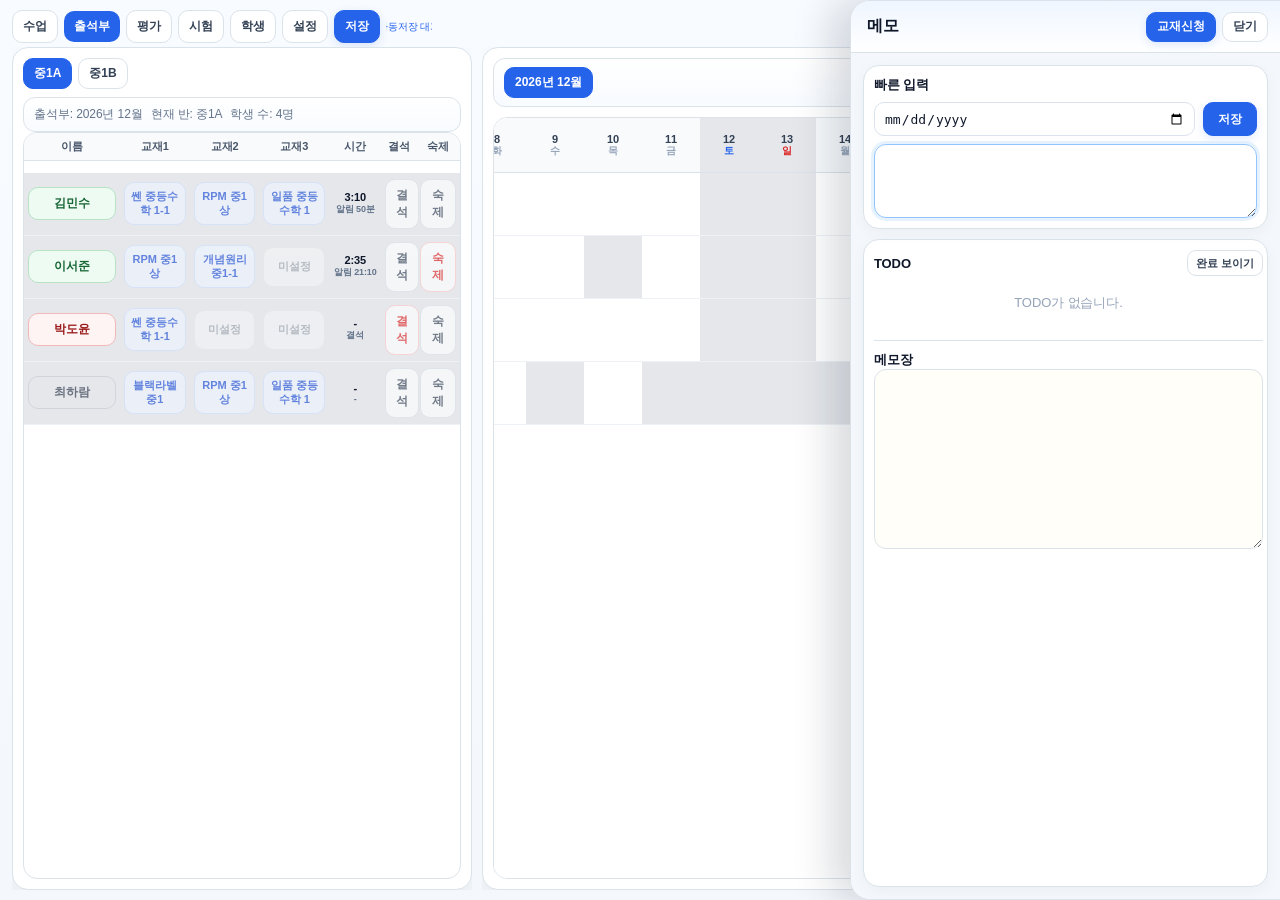
==== commit 8ba556f0: "Add files via upload" ====
--- a/sandsu_attendance_ui_exam_message_bookfocus_v59.html
+++ b/sandsu_attendance_ui_exam_message_bookfocus_v59.html
@@ -1799,32 +1799,6 @@
     #memoDrawer .memo-drawer-pad-section{display:block!important;flex:0 0 auto!important;margin-top:10px!important;border-top:1px solid var(--line)!important;padding-top:10px!important;}
     #memoDrawer #quickMemoPad{display:block!important;width:100%!important;min-height:150px!important;height:180px!important;resize:vertical!important;border:1px solid var(--line)!important;border-radius:12px!important;padding:10px!important;background:#fffef8!important;box-sizing:border-box!important;font-size:13px!important;line-height:1.45!important;}
 </style>
-
-<style id="onlineStudentOnlyStyle">
-body.online-student-only .main-tabs-top{display:none!important}
-body.online-student-only .app{padding:8px!important}
-body.online-student-only .app-shell{display:block!important;height:100%!important;min-height:0!important}
-body.online-student-only .fixed-sidebar{display:none!important}
-body.online-student-only .content-shell{height:100%!important;min-height:0!important;display:block!important}
-body.online-student-only .content-shell>.panel{display:none!important}
-body.online-student-only #messagePanel{display:block!important;height:100%!important;min-height:0!important}
-body.online-student-only #messagePanel>.message-card-panel{height:100%!important;min-height:0!important}
-body.online-student-only #openCheckbusBtn,body.online-student-only #openMatholicBtn{display:none!important}
-body.online-student-only #memoFloatingBtn{top:43%!important}
-.student-floating-tab{position:fixed;right:0;top:57%;transform:translateY(-50%);z-index:901;border-radius:12px 0 0 12px;background:#2563eb;color:#fff;border:1px solid #1d4ed8;box-shadow:0 8px 20px rgba(37,99,235,.24);padding:14px 8px;writing-mode:vertical-rl;letter-spacing:1px;font-weight:800;cursor:pointer}
-.student-drawer{position:fixed;top:0;right:-390px;width:390px;max-width:92vw;height:100vh;z-index:1300;background:#fff;border-left:1px solid var(--line);box-shadow:-12px 0 30px rgba(15,23,42,.16);transition:right .2s ease;display:flex;flex-direction:column}
-.student-drawer.open{right:0}
-.student-drawer-head{height:54px;flex:0 0 auto;display:flex;align-items:center;justify-content:space-between;padding:0 14px;border-bottom:1px solid var(--line);font-size:17px;font-weight:900;background:#f8fafc}
-.student-drawer-body{flex:1;min-height:0;display:grid;grid-template-columns:130px minmax(0,1fr)}
-.student-drawer-classes{border-right:1px solid var(--line);padding:10px 8px;overflow:auto;background:#f8fafc}
-.student-drawer-students{padding:10px;overflow:auto}
-.student-class-btn,.student-name-btn{width:100%;border:1px solid var(--line);background:#fff;color:#334155;border-radius:10px;padding:9px 10px;margin-bottom:7px;text-align:left;font-size:13px;font-weight:800;cursor:pointer}
-.student-class-btn.active{background:var(--primary);border-color:var(--primary);color:#fff}
-.student-name-btn.active{background:#eff6ff;border-color:#2563eb;color:#1d4ed8}
-.student-drawer-empty{padding:18px 8px;color:#94a3b8;text-align:center;font-size:13px}
-.student-drawer-backdrop{position:fixed;inset:0;z-index:1290;background:rgba(15,23,42,.24);display:none}
-.student-drawer-backdrop.open{display:block}
-</style>
 </head>
 <body>
 <div class="app"><div class="main-tabs main-tabs-top"><div class="main-tabs-left"><button class="main-tab" data-panel="attendancePanel">수업</button><button class="main-tab active" data-panel="attendanceLookupPanel">출석부</button><button class="main-tab" data-panel="monthlyExamPanel">평가</button><button class="main-tab" data-panel="examSchedulePanel">시험</button><button class="main-tab" data-panel="messagePanel">학생</button><button class="main-tab" data-panel="settingsPanel">설정</button><button class="btn-save" id="saveBtn">저장</button><span class="save-status" id="saveStatus">저장됨</span></div><div class="alert-board" id="lateAlertBoard"></div></div>
@@ -1958,22 +1932,6 @@
           <label for="checkbusTeacherName">출결버스 강사이름</label>
           <input id="checkbusTeacherName" type="text" placeholder="예: 김선생" />
         </div>
-        <div class="checkbus-setting-row" id="onlineSaveSettingRow">
-          <label for="onlineTeacherSelect">온라인 저장</label>
-          <select id="onlineTeacherSelect">
-            <option value="yeop">yeop</option>
-            <option value="yeom">yeom</option>
-            <option value="yeong">yeong</option>
-          </select>
-          <input id="onlineBaseUrlInput" type="text" placeholder="https://mam-s8mv.onrender.com" />
-          <input id="onlinePasswordInput" type="password" placeholder="Render 비밀번호" />
-          <div class="row" style="gap:8px;align-items:center;flex-wrap:wrap;">
-            <label style="display:inline-flex;align-items:center;gap:6px;font-size:12px;font-weight:700;"><input id="onlineEnabledCheck" type="checkbox" style="width:auto;height:auto;"> 자동 온라인 저장</label>
-            <button type="button" class="btn-soft" id="onlineConfigSaveBtn">온라인 설정 저장</button>
-            <button type="button" class="btn-primary" id="onlineUploadNowBtn">지금 업로드</button>
-          </div>
-          <div class="small" id="onlineSaveStatusText">프로그램 시작 시 온라인/로컬 시간을 비교해 최신본을 자동 사용합니다. 자동저장은 5초 뒤 온라인 업로드됩니다.</div>
-        </div>
         <div class="checkbus-setting-row" id="themeSettingRow">
           <label for="themeSelect">테마</label>
           <select id="themeSelect">
@@ -2004,16 +1962,6 @@
 
 
 <button type="button" class="memo-floating-tab" id="memoFloatingBtn">메모</button>
-<button type="button" class="student-floating-tab" id="studentFloatingBtn">학생</button>
-<div class="student-drawer-backdrop" id="studentDrawerBackdrop"></div>
-<aside class="student-drawer" id="studentDrawer">
-  <div class="student-drawer-head"><span>학생 선택</span><button type="button" class="btn-soft" id="studentDrawerCloseBtn">닫기</button></div>
-  <div class="student-drawer-body">
-    <div class="student-drawer-classes" id="studentDrawerClasses"></div>
-    <div class="student-drawer-students" id="studentDrawerStudents"></div>
-  </div>
-</aside>
-
 <button type="button" class="checkbus-open-btn" id="openCheckbusBtn" title="출결버스 열기/반 선택"><img src="[data-uri]" alt="출결버스"><span>출결</span></button>
 <button type="button" class="matholic-open-btn" id="openMatholicBtn" title="매쓰홀릭 열기"><img src="[data-uri]" alt="매쓰홀릭"><span>매쓰</span></button>
 
@@ -3937,67 +3885,7 @@
     .settings-class-type-btn.active{background:#dc2626;color:#fff;border-color:#dc2626}
     .settings-student-book.mirae-disabled{background:#f8fafc;color:#94a3b8}
 
-</style></head><body class="${bodyClass}">${modalHtml||''}
-<script id="onlineStudentOnlyScript">
-(function(){
-  function byId(id){return document.getElementById(id)}
-  function liveClasses(){return Array.isArray(window.state?.classes)?window.state.classes:[]}
-  function currentClass(){return liveClasses().find(c=>c.id===window.state?.activeClassId)||liveClasses()[0]||null}
-  function currentStudentId(){return String(window.selectedMessageStudentId||'')}
-  function renderStudentDrawer(){
-    const classes=liveClasses();
-    const classWrap=byId('studentDrawerClasses');
-    const studentWrap=byId('studentDrawerStudents');
-    if(!classWrap||!studentWrap)return;
-    let cls=currentClass();
-    if(cls && window.state && state.activeClassId!==cls.id) state.activeClassId=cls.id;
-    classWrap.innerHTML=classes.map(c=>`<button type="button" class="student-class-btn ${cls&&c.id===cls.id?'active':''}" data-class-id="${escapeHtml(c.id)}">${escapeHtml(c.name||'-')}</button>`).join('')||'<div class="student-drawer-empty">반이 없습니다.</div>';
-    const students=(cls?.students||[]).filter(s=>!String(s.deletedAt||'').trim());
-    studentWrap.innerHTML=students.map(s=>`<button type="button" class="student-name-btn ${String(s.id)===currentStudentId()?'active':''}" data-student-id="${escapeHtml(s.id)}">${escapeHtml(s.name||'-')}</button>`).join('')||'<div class="student-drawer-empty">재원 학생이 없습니다.</div>';
-    classWrap.querySelectorAll('[data-class-id]').forEach(btn=>btn.onclick=()=>{
-      if(window.state) state.activeClassId=btn.dataset.classId;
-      const c=liveClasses().find(x=>x.id===btn.dataset.classId);
-      const first=(c?.students||[]).find(s=>!String(s.deletedAt||'').trim());
-      window.selectedMessageStudentId=first?.id||'';
-      if(typeof persistViewState==='function')persistViewState();
-      if(typeof renderMessagePanel==='function')renderMessagePanel();
-      renderStudentDrawer();
-    });
-    studentWrap.querySelectorAll('[data-student-id]').forEach(btn=>btn.onclick=()=>{
-      window.selectedMessageStudentId=btn.dataset.studentId;
-      if(typeof persistViewState==='function')persistViewState();
-      if(typeof renderMessagePanel==='function')renderMessagePanel();
-      closeStudentDrawer();
-    });
-  }
-  function openStudentDrawer(){renderStudentDrawer();byId('studentDrawer')?.classList.add('open');byId('studentDrawerBackdrop')?.classList.add('open')}
-  function closeStudentDrawer(){byId('studentDrawer')?.classList.remove('open');byId('studentDrawerBackdrop')?.classList.remove('open')}
-  window.openStudentDrawer=openStudentDrawer; window.closeStudentDrawer=closeStudentDrawer;
-  function forceStudentPanel(){
-    document.body.classList.add('online-student-only');
-    document.querySelectorAll('.content-shell>.panel').forEach(p=>p.classList.remove('active'));
-    byId('messagePanel')?.classList.add('active');
-    const tab=document.querySelector('.main-tab[data-panel="messagePanel"]');
-    document.querySelectorAll('.main-tab').forEach(t=>t.classList.remove('active'));
-    tab?.classList.add('active');
-    const cls=currentClass();
-    if(cls && window.state) state.activeClassId=cls.id;
-    if(!currentStudentId()){
-      const first=(cls?.students||[]).find(s=>!String(s.deletedAt||'').trim());
-      window.selectedMessageStudentId=first?.id||'';
-    }
-    if(typeof renderMessagePanel==='function')renderMessagePanel();
-  }
-  window.addEventListener('DOMContentLoaded',()=>{
-    byId('studentFloatingBtn').onclick=openStudentDrawer;
-    byId('studentDrawerCloseBtn').onclick=closeStudentDrawer;
-    byId('studentDrawerBackdrop').onclick=closeStudentDrawer;
-    setTimeout(forceStudentPanel,80);
-    setTimeout(forceStudentPanel,500);
-  });
-})();
-</script>
-</body></html>`;
+</style></head><body class="${bodyClass}">${modalHtml||''}</body></html>`;
 }
 function setMiraeStatus(pane,msg){ const el=pane?.querySelector('.mirae-overlay-status'); if(el) el.textContent=msg; }
 function setMiraePlaceholder(pane,msg){ const el=pane?.querySelector('.mirae-overlay-placeholder'); if(el) el.textContent=msg; }
@@ -5371,14 +5259,14 @@
           <div class="message-card-score"><span>평가</span><b>${escapeHtml(derivedScore||'-')}</b></div>
         </div>
         <div class="message-card-col message-card-att-col">
-          <div class="message-card-box message-attendance-box"><label>출결</label>${attendanceHtml}</div>
+          <div class="message-card-box message-attendance-box"><label>출결 달력</label>${attendanceHtml}</div>
         </div>
         <div class="message-card-col message-card-memo-col">
-          <div class="message-card-box message-student-memo-box"><label>학생메모</label><div class="message-memo-list">${memoHtml}</div></div>
+          <div class="message-card-box message-student-memo-box"><label>학생 메모</label><div class="message-memo-list">${memoHtml}</div></div>
         </div>
         <div class="message-card-col message-card-text-col">
           <div class="message-card-box message-compose-box">
-            <label>진도 / 코멘트</label>
+            <label>진도 · 점수 · 코멘트</label>
             <div class="message-right-inputs">
               <input class="message-input message-progress" type="text" value="${escapeHtml(record.progress)}" placeholder="진도 입력">
               <div class="message-comment-grid"><input class="message-input message-comment" type="text" data-comment-index="0" value="${escapeHtml(record.comments[0]||'')}" placeholder="코멘트 1"><input class="message-input message-comment" type="text" data-comment-index="1" value="${escapeHtml(record.comments[1]||'')}" placeholder="코멘트 2"><input class="message-input message-comment" type="text" data-comment-index="2" value="${escapeHtml(record.comments[2]||'')}" placeholder="코멘트 3"><input class="message-input message-comment" type="text" data-comment-index="3" value="${escapeHtml(record.comments[3]||'')}" placeholder="코멘트 4"><input class="message-input message-comment" type="text" data-comment-index="4" value="${escapeHtml(record.comments[4]||'')}" placeholder="코멘트 5"></div>
@@ -5386,7 +5274,7 @@
             </div>
           </div>
           <div class="message-card-box message-sms-box ${messageStatusClass}">
-            <label>문자내용</label>
+            <label>문자 내용</label>
             <textarea class="message-textarea message-result ${messageStatusClass}" rows="7" placeholder="문자 내용을 입력">${escapeHtml(record.message)}</textarea>
             <div class="message-send-actions"><button class="btn-primary message-card-action-btn message-row-message-copy-btn" type="button">문자복사</button><button class="btn-soft message-card-action-btn message-checkbus-send-btn" type="button">문자 전송</button><button class="btn-soft message-card-action-btn message-status-draft-btn ${messageStatus==='draft'?'active':''}" type="button">작성</button><button class="btn-soft message-card-action-btn message-status-sent-btn ${messageStatus==='sent'?'active':''}" type="button">전송</button></div>
           </div>
@@ -6974,6 +6862,80 @@
     .settings-class-add-card .settings-class-head{display:none!important;}
     .settings-class-add-row{width:100%!important;box-sizing:border-box!important;grid-template-columns:minmax(0,1fr) auto!important;}
     .settings-class-add-row .settings-class-name-edit{width:100%!important;}
+
+
+/* student tab visual replacement: sandsu_student_tab_only_v2 exact design language */
+#messagePanel{
+  --bg:#f4f7fb;--card:#fff;--line:#dbe3ea;--text:#0f172a;--muted:#64748b;
+  --primary:#2563eb;--primary2:#1d4ed8;--primary-soft:#eff6ff;--success:#16a34a;
+  --warn:#d97706;--danger:#dc2626;--shadow:0 8px 24px rgba(15,23,42,.06);--radius:16px;
+  background:var(--bg)!important;color:var(--text)!important;padding:10px 12px!important;
+}
+#messagePanel .message-card-panel{
+  height:100%!important;min-height:0!important;padding:0!important;background:transparent!important;
+  border:0!important;box-shadow:none!important;gap:8px!important;
+}
+#messagePanel .message-card-toolbar{
+  display:flex!important;align-items:center!important;gap:8px!important;padding:8px 10px!important;
+  background:#fff!important;border:1px solid var(--line)!important;border-radius:14px!important;
+  box-shadow:var(--shadow)!important;flex:0 0 auto!important;min-height:52px!important;
+}
+#messagePanel .message-month-tabs{display:grid!important;grid-template-columns:repeat(12,minmax(42px,1fr))!important;gap:5px!important;flex:1!important;min-width:0!important}
+#messagePanel .message-month-tabs .month-tab{height:30px!important;min-width:0!important;border:1px solid var(--line)!important;border-radius:999px!important;background:#fff!important;color:#334155!important;font-size:12px!important;font-weight:800!important;padding:0 8px!important;box-shadow:none!important}
+#messagePanel .message-month-tabs .month-tab.active{background:var(--primary)!important;color:#fff!important;border-color:var(--primary)!important}
+#messagePanel .message-toolbar-actions{display:flex!important;align-items:center!important;gap:7px!important;flex:0 0 auto!important}
+#messagePanel .message-toolbar-actions .btn-primary{height:32px!important;border-radius:10px!important;padding:0 11px!important;font-size:12px!important;font-weight:800!important;background:var(--success)!important;border-color:var(--success)!important}
+#messagePanel .message-copy-help{font-size:12px!important;color:var(--muted)!important;white-space:nowrap!important}
+#messagePanel .message-card-meta{display:flex!important;align-items:center!important;gap:12px!important;padding:0 10px!important;min-height:22px!important;font-size:12px!important;color:var(--muted)!important;background:transparent!important;border:0!important}
+#messagePanel .panel-class-tabs{display:flex!important;align-items:center!important;gap:6px!important;padding:0!important;min-height:34px!important;background:transparent!important;border:0!important;overflow-x:auto!important}
+#messagePanel .panel-class-tabs .class-tab{height:34px!important;border:1px solid var(--line)!important;border-radius:10px!important;padding:0 12px!important;background:#fff!important;color:#334155!important;font-size:12px!important;font-weight:800!important;box-shadow:none!important}
+#messagePanel .panel-class-tabs .class-tab.active{background:var(--primary)!important;color:#fff!important;border-color:var(--primary)!important}
+#messagePanel .message-student-card-wrap{flex:1!important;min-height:0!important;overflow:hidden!important;padding:0!important}
+#messagePanel .message-student-card{height:100%!important;min-height:0!important;background:#fff!important;border:1px solid var(--line)!important;border-radius:var(--radius)!important;box-shadow:var(--shadow)!important;padding:12px!important;overflow:hidden!important}
+#messagePanel .message-card-grid.message-memo-main-grid{height:100%!important;min-height:0!important;display:grid!important;grid-template-columns:repeat(3,minmax(0,1fr))!important;grid-template-rows:auto minmax(0,1fr)!important;gap:10px!important}
+#messagePanel .message-card-head-wide{grid-column:1/4!important;display:flex!important;align-items:center!important;justify-content:space-between!important;gap:12px!important;background:var(--primary-soft)!important;border:1px solid #cfe0ff!important;border-radius:15px!important;padding:10px 12px!important;min-height:65px!important;box-shadow:none!important}
+#messagePanel .message-card-kicker{font-size:11px!important;font-weight:800!important;color:var(--primary2)!important;margin-bottom:3px!important}
+#messagePanel .message-card-title{font-size:22px!important;font-weight:900!important;letter-spacing:-.03em!important;color:var(--text)!important}
+#messagePanel .message-card-score{min-width:84px!important;background:#fff!important;border:1px solid #cfe0ff!important;border-radius:12px!important;padding:7px 9px!important;text-align:center!important;box-shadow:none!important}
+#messagePanel .message-card-score span{display:block!important;font-size:10px!important;color:var(--muted)!important;font-weight:800!important}
+#messagePanel .message-card-score b{font-size:17px!important;color:var(--text)!important}
+#messagePanel .message-card-col{min-width:0!important;min-height:0!important;height:100%!important;display:flex!important;flex-direction:column!important;gap:10px!important}
+#messagePanel .message-card-box{background:#fff!important;border:1px solid var(--line)!important;border-radius:15px!important;padding:10px!important;min-height:0!important;box-shadow:none!important}
+#messagePanel .message-card-box>label{display:block!important;font-size:12px!important;font-weight:900!important;color:#334155!important;margin-bottom:7px!important}
+#messagePanel .message-card-att-col .message-attendance-box{flex:1!important;height:100%!important;padding:10px!important}
+#messagePanel .message-att-calendar{display:grid!important;grid-template-columns:repeat(7,1fr)!important;gap:4px!important;align-content:start!important}
+#messagePanel .message-att-week{height:18px!important;min-height:18px!important;border-radius:6px!important;background:#f1f5f9!important;color:#64748b!important;font-size:10px!important;font-weight:900!important;display:flex!important;align-items:center!important;justify-content:center!important;padding:0!important}
+#messagePanel .message-att-day{min-height:72px!important;height:72px!important;border:1px solid #e5e7eb!important;border-radius:8px!important;background:#fff!important;padding:6px 5px!important;display:flex!important;flex-direction:column!important;box-shadow:none!important}
+#messagePanel .message-att-day.empty{border-color:transparent!important;background:transparent!important}
+#messagePanel .message-att-day.has-record{background:#f8fbff!important;border-color:#bfdbfe!important}
+#messagePanel .message-att-day.absent{background:#fef2f2!important;border-color:#fecaca!important}
+#messagePanel .message-att-day.homework{background:#fff7ed!important;border-color:#fed7aa!important}
+#messagePanel .message-att-day.off{background:#e5e7eb!important;border-color:#cbd5e1!important}
+#messagePanel .message-att-date{font-size:12px!important;font-weight:900!important;line-height:1!important}
+#messagePanel .message-att-text{flex:1!important;display:flex!important;align-items:center!important;justify-content:center!important;text-align:center!important;font-size:11px!important;line-height:1.25!important;font-weight:800!important;white-space:pre-line!important;margin:0!important}
+#messagePanel .message-att-summary{margin-top:auto!important;padding:16px 8px!important;min-height:68px!important;font-size:17px!important;font-weight:900!important;display:flex!important;justify-content:center!important;gap:18px!important;align-items:center!important;background:#f8fbff!important;border:1px solid #dbeafe!important;border-radius:12px!important;color:var(--text)!important}
+#messagePanel .message-card-memo-col .message-student-memo-box{flex:1!important;height:100%!important;display:flex!important;flex-direction:column!important;overflow:hidden!important}
+#messagePanel .message-memo-list{flex:1!important;min-height:0!important;overflow:auto!important;display:flex!important;flex-direction:column!important;gap:6px!important}
+#messagePanel .message-memo-list .memo-item{display:grid!important;grid-template-columns:52px minmax(0,1fr) 26px 26px 26px!important;gap:5px!important;align-items:center!important;border:1px solid #edf2f7!important;border-radius:10px!important;background:#fbfdff!important;padding:6px!important;box-shadow:none!important}
+#messagePanel .message-memo-list .memo-item.pinned{background:#fff8e8!important;border-color:#f1d8a8!important}
+#messagePanel .message-memo-date{font-size:11px!important;font-weight:900!important;color:var(--primary)!important}
+#messagePanel .message-memo-content{font-size:12px!important;line-height:1.25!important}
+#messagePanel .message-card-text-col .message-compose-box{flex:0 0 auto!important;height:auto!important;padding:10px!important}
+#messagePanel .message-right-inputs{display:flex!important;flex-direction:column!important;gap:6px!important}
+#messagePanel .message-input,#messagePanel .message-textarea{width:100%!important;border:1px solid var(--line)!important;border-radius:11px!important;background:#fff!important;padding:8px 10px!important;font-size:12px!important;box-shadow:none!important}
+#messagePanel .message-input{height:34px!important;min-height:34px!important}
+#messagePanel .message-comment-grid{display:flex!important;flex-direction:column!important;gap:6px!important}
+#messagePanel .message-comment{height:34px!important;min-height:34px!important}
+#messagePanel .message-row-copy-btn{height:32px!important;border-radius:10px!important;font-size:12px!important;font-weight:800!important}
+#messagePanel .message-card-text-col .message-sms-box{flex:1!important;min-height:120px!important;display:flex!important;flex-direction:column!important;padding:10px!important}
+#messagePanel .message-result{flex:1!important;min-height:120px!important;resize:none!important;line-height:1.45!important;background:#fff!important}
+#messagePanel .message-send-actions{display:grid!important;grid-template-columns:repeat(4,1fr)!important;gap:6px!important;margin-top:7px!important}
+#messagePanel .message-send-actions button{height:32px!important;border-radius:10px!important;padding:0 7px!important;font-size:12px!important;font-weight:800!important}
+#messagePanel .message-status-draft.message-sms-box,#messagePanel .message-status-draft.message-result{background:#fef3c7!important;border-color:#fcd34d!important;color:#92400e!important}
+#messagePanel .message-status-sent.message-sms-box,#messagePanel .message-status-sent.message-result{background:#dcfce7!important;border-color:#86efac!important;color:#166534!important}
+@media(max-width:1100px){#messagePanel{overflow:auto!important}#messagePanel .message-card-grid.message-memo-main-grid{grid-template-columns:1fr 1fr!important;grid-template-rows:auto minmax(620px,1fr) minmax(500px,auto)!important}#messagePanel .message-card-head-wide{grid-column:1/3!important}#messagePanel .message-card-text-col{grid-column:1/3!important}#messagePanel .message-student-card{min-height:1250px!important}#messagePanel .message-month-tabs{display:flex!important;overflow-x:auto!important}#messagePanel .message-month-tabs .month-tab{min-width:46px!important}}
+@media(max-width:720px){#messagePanel .message-card-grid.message-memo-main-grid{grid-template-columns:1fr!important;grid-template-rows:auto repeat(3,auto)!important}#messagePanel .message-card-head-wide,#messagePanel .message-card-text-col{grid-column:auto!important}#messagePanel .message-student-card{min-height:1800px!important}#messagePanel .message-card-toolbar{flex-wrap:wrap!important}}
+
 </style></head><body><iframe id="pdfPrintFrame" src="${url}"></iframe><script>const frame=document.getElementById('pdfPrintFrame');frame.onload=function(){setTimeout(function(){try{frame.contentWindow.focus();frame.contentWindow.print();}catch(e){window.focus();window.print();}},700);};setTimeout(function(){try{frame.contentWindow.focus();frame.contentWindow.print();}catch(e){}},1800);<\/script></body></html>`);
     printWindow.document.close();
     setTimeout(()=>URL.revokeObjectURL(url),60000);
@@ -7582,79 +7544,6 @@
 }, true);
 
 
-/* Online save settings: local save stays instant; upload is handled by local server in the background. */
-function setOnlineStatusText(text, isError=false){
-  const el=document.getElementById('onlineSaveStatusText');
-  if(!el) return;
-  el.textContent=String(text||'');
-  el.style.color=isError?'#dc2626':'#64748b';
-}
-async function loadOnlineSettings(){
-  try{
-    const res=await fetch('/api/online-config?ts='+Date.now(), {cache:'no-store'});
-    const data=await res.json();
-    if(!data || !data.ok) throw new Error(data?.error||'config load failed');
-    const cfg=data.config||{};
-    const teacher=document.getElementById('onlineTeacherSelect');
-    const url=document.getElementById('onlineBaseUrlInput');
-    const password=document.getElementById('onlinePasswordInput');
-    const enabled=document.getElementById('onlineEnabledCheck');
-    if(teacher) teacher.value=cfg.teacher||'yeop';
-    if(url) url.value=cfg.base_url||'https://mam-s8mv.onrender.com';
-    if(password) password.placeholder=cfg.has_password?'저장된 비밀번호 있음':'Render 비밀번호';
-    if(enabled) enabled.checked=!!cfg.enabled;
-    const st=cfg.last_status||{};
-    if(st.message) setOnlineStatusText(st.uploaded_at?`${st.message} (${st.uploaded_at})`:st.message, st.ok===false);
-  }catch(e){
-    setOnlineStatusText('온라인 설정을 불러오지 못함: '+String(e.message||e), true);
-  }
-}
-async function saveOnlineSettings(){
-  const teacher=document.getElementById('onlineTeacherSelect')?.value||'yeop';
-  const baseUrl=document.getElementById('onlineBaseUrlInput')?.value||'https://mam-s8mv.onrender.com';
-  const passwordEl=document.getElementById('onlinePasswordInput');
-  const enabled=!!document.getElementById('onlineEnabledCheck')?.checked;
-  const payload={teacher,base_url:baseUrl,enabled};
-  if(passwordEl && passwordEl.value) payload.password=passwordEl.value;
-  try{
-    const res=await fetch('/api/online-config', {method:'POST',headers:{'Content-Type':'application/json;charset=UTF-8'},body:JSON.stringify(payload)});
-    const data=await res.json();
-    if(!data || !data.ok) throw new Error(data?.error||'config save failed');
-    if(passwordEl) passwordEl.value='';
-    setOnlineStatusText('온라인 설정 저장됨. 최신본 비교 중...');
-    try{
-      const syncRes=await fetch('/api/online-sync-now', {method:'POST'});
-      const syncData=await syncRes.json();
-      const st=syncData?.status||{};
-      if(st.message) setOnlineStatusText(st.uploaded_at?`${st.message} (${st.uploaded_at})`:st.message, syncData?.ok===false);
-    }catch(_e){}
-    await loadOnlineSettings();
-  }catch(e){
-    setOnlineStatusText('온라인 설정 저장 실패: '+String(e.message||e), true);
-  }
-}
-async function uploadOnlineNow(){
-  setOnlineStatusText('온라인 업로드 중...');
-  try{
-    saveState('manual');
-    const res=await fetch('/api/online-upload-now', {method:'POST'});
-    const data=await res.json();
-    if(!data || !data.ok) throw new Error(data?.status?.message || data?.error || 'upload failed');
-    const st=data.status||{};
-    setOnlineStatusText(st.uploaded_at?`${st.message} (${st.uploaded_at})`:st.message);
-  }catch(e){
-    setOnlineStatusText('온라인 업로드 실패: '+String(e.message||e), true);
-  }
-}
-function initOnlineSettings(){
-  const saveBtn=document.getElementById('onlineConfigSaveBtn');
-  const uploadBtn=document.getElementById('onlineUploadNowBtn');
-  if(saveBtn) saveBtn.onclick=(e)=>{e.preventDefault(); saveOnlineSettings();};
-  if(uploadBtn) uploadBtn.onclick=(e)=>{e.preventDefault(); uploadOnlineNow();};
-  loadOnlineSettings();
-}
-
-
 /* Theme loader: minimal, external CSS only. Does not change app layout code. */
 const THEME_STORAGE_KEY='sandsu_selected_theme_css_v1';
 function sanitizeThemeFileName(name){
@@ -7707,59 +7596,6 @@
   applyThemeFile(saved);
 }
 
-
-let lastRemoteSyncRevision = null;
-let remoteSyncApplying = false;
-
-async function applyRemoteServerState(){
-  if(remoteSyncApplying || isDirty) return;
-  remoteSyncApplying=true;
-  try{
-    const res=await fetch('/api/load?ts='+Date.now(),{cache:'no-store'});
-    const data=await res.json();
-    if(!data || !data.ok || !data.data) return;
-    const currentView=getCurrentViewState();
-    const incoming=cloneData(data.data);
-    if(incoming && typeof incoming==='object') delete incoming.__viewState;
-    const merged=normalizeParsed(incoming);
-    if(currentView.activeClassId && merged.classes.some(c=>c.id===currentView.activeClassId)) merged.activeClassId=currentView.activeClassId;
-    if(currentView.selectedBookId!==undefined) merged.selectedBookId=currentView.selectedBookId;
-    if(currentView.pdfMemory && typeof currentView.pdfMemory==='object') merged.pdfMemory={...merged.pdfMemory,...normalizePdfMemoryMap(currentView.pdfMemory)};
-    state=merged;
-    selectedLookupMonth=currentView.selectedLookupMonth||selectedLookupMonth;
-    selectedMessageMonth=currentView.selectedMessageMonth||selectedMessageMonth;
-    selectedMessageStudentId=currentView.selectedMessageStudentId||selectedMessageStudentId;
-    selectedExamYear=currentView.selectedExamYear||selectedExamYear;
-    selectedMakeupTabId=currentView.selectedMakeupTabId||selectedMakeupTabId;
-    localStorage.setItem(STORAGE_KEY,JSON.stringify(makePersistPayload()));
-    localStorage.setItem(BACKUP_KEY,JSON.stringify(makePersistPayload()));
-    persistViewState();
-    await renderAll();
-    const now=new Date();
-    updateSaveStatus(`온라인 반영 ${String(now.getHours()).padStart(2,'0')}:${String(now.getMinutes()).padStart(2,'0')}`,'auto');
-  }catch(e){
-    console.warn('온라인 변경 반영 실패',e);
-  }finally{
-    remoteSyncApplying=false;
-  }
-}
-
-async function checkRemoteSyncState(){
-  try{
-    const res=await fetch('/api/remote-sync-state?ts='+Date.now(),{cache:'no-store'});
-    const data=await res.json();
-    if(!data || !data.ok) return;
-    const revision=Number(data.revision||0);
-    if(lastRemoteSyncRevision===null){ lastRemoteSyncRevision=revision; return; }
-    if(revision>lastRemoteSyncRevision){
-      lastRemoteSyncRevision=revision;
-      if(isDirty){ setTimeout(checkRemoteSyncState,500); return; }
-      await applyRemoteServerState();
-    }
-  }catch(e){}
-}
-
-initOnlineSettings();
 initThemeSystem();
 renderMainTabs();
 bindEvents();
@@ -7773,9 +7609,6 @@
   saveBackupOnly();
   updateSaveStatus('자동저장 대기','auto');
 });
-setInterval(checkRemoteSyncState,2000);
-checkRemoteSyncState();
-
 setInterval(()=>{
   handleDateRollover();
   if(getActivePanelId()==='messagePanel' && document.activeElement && document.activeElement.closest && document.activeElement.closest('#messageTableWrap')){
